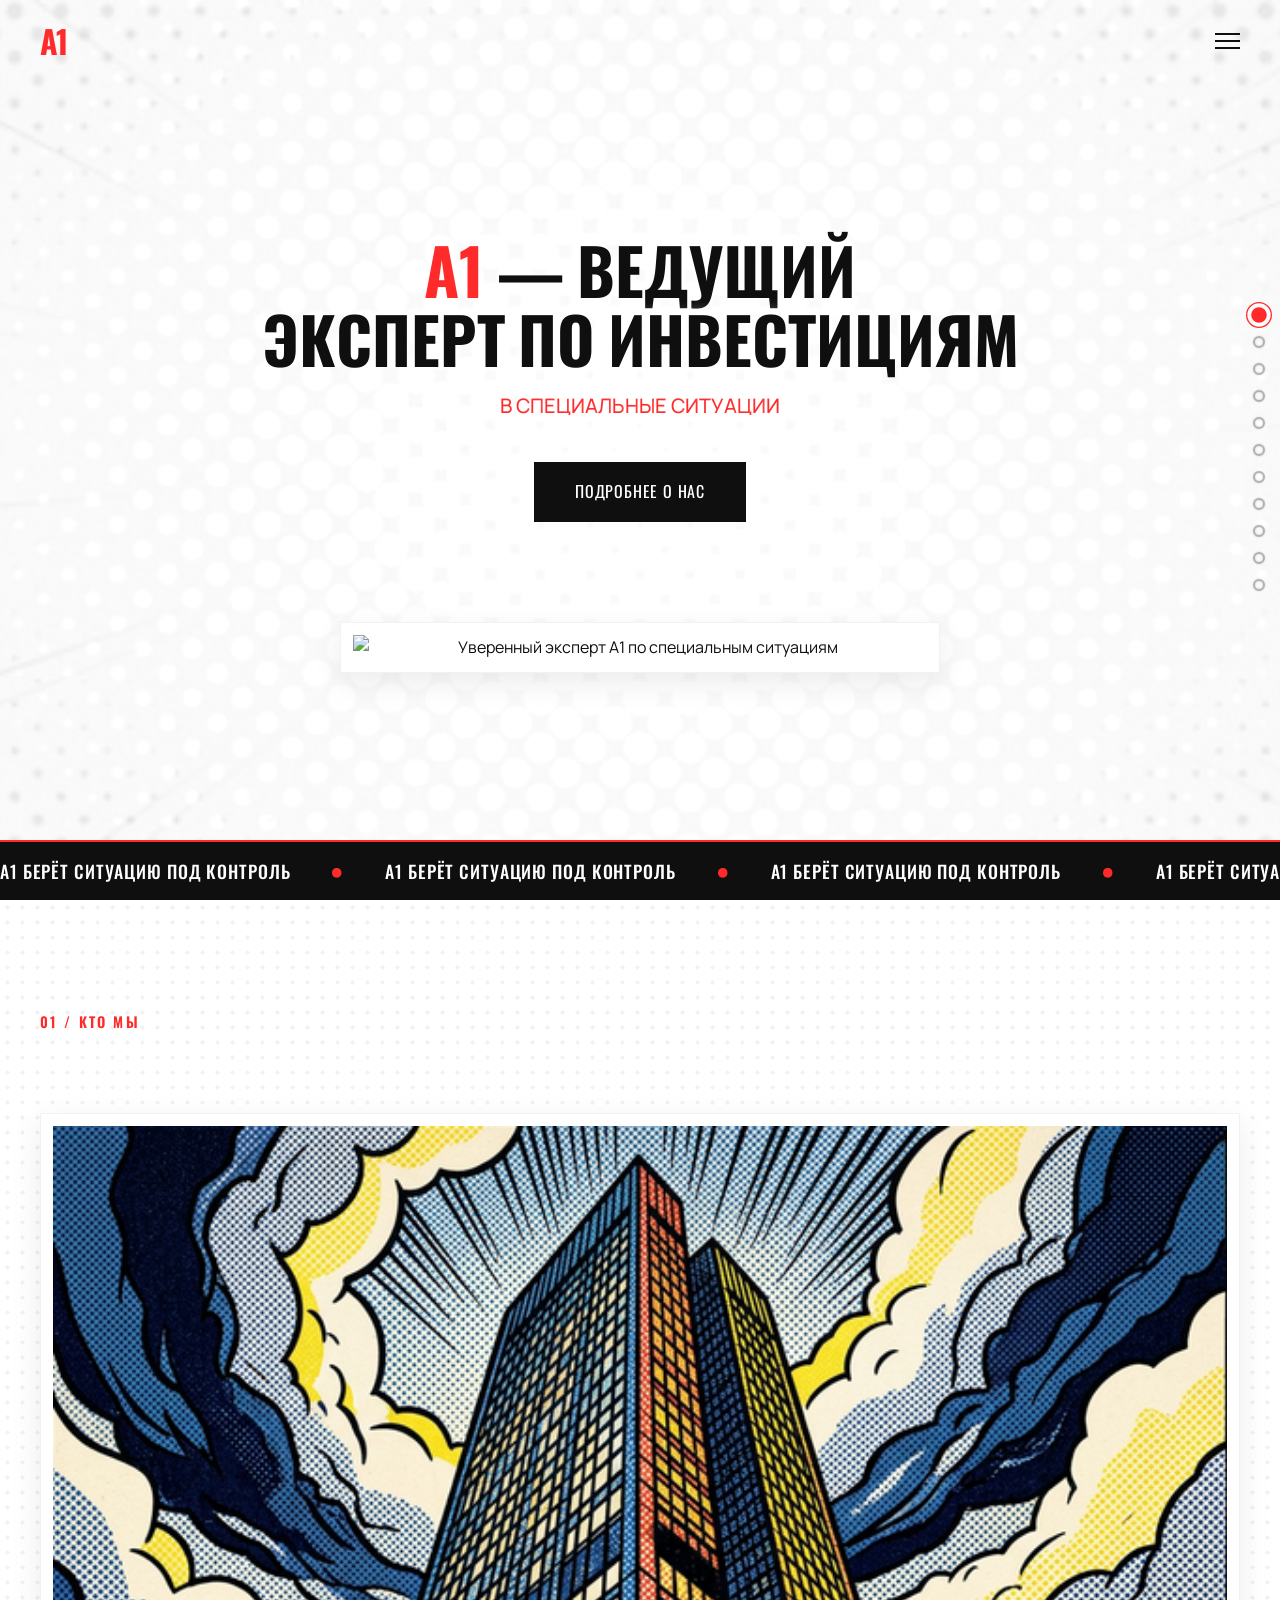
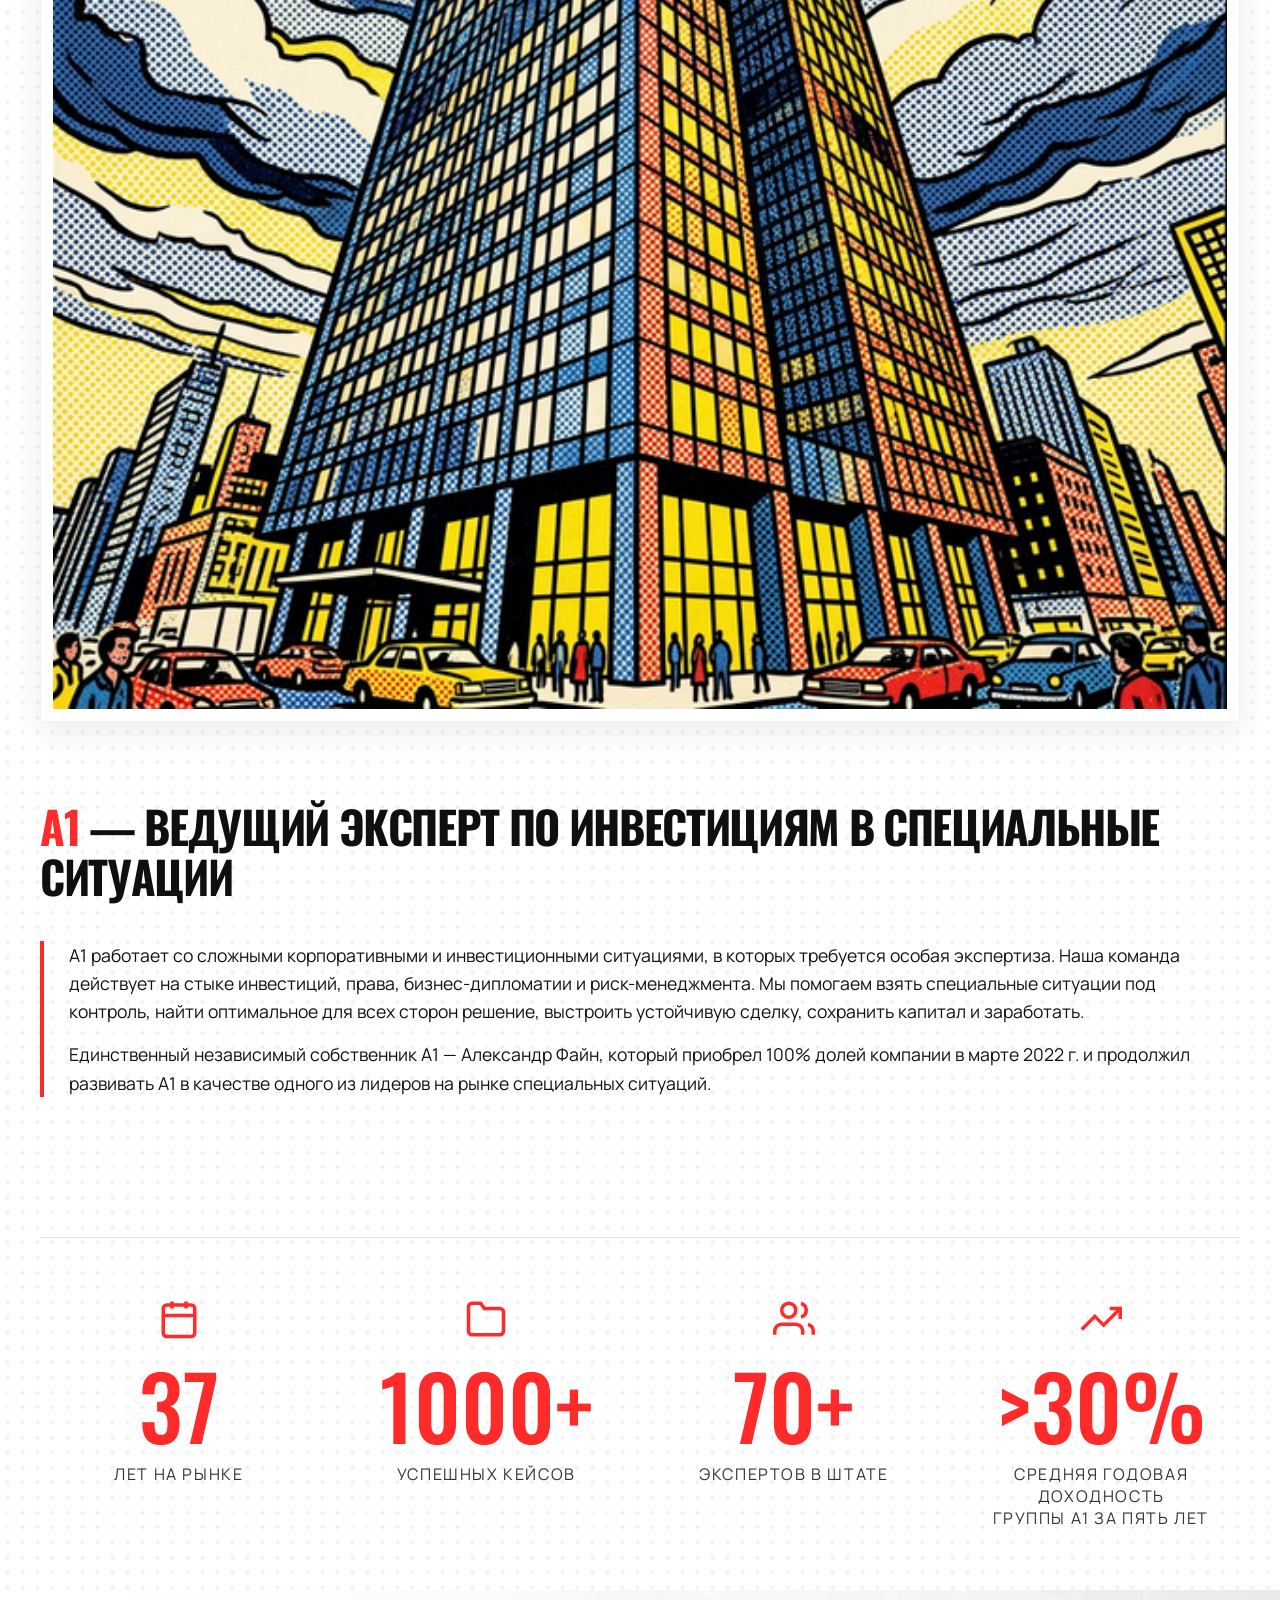
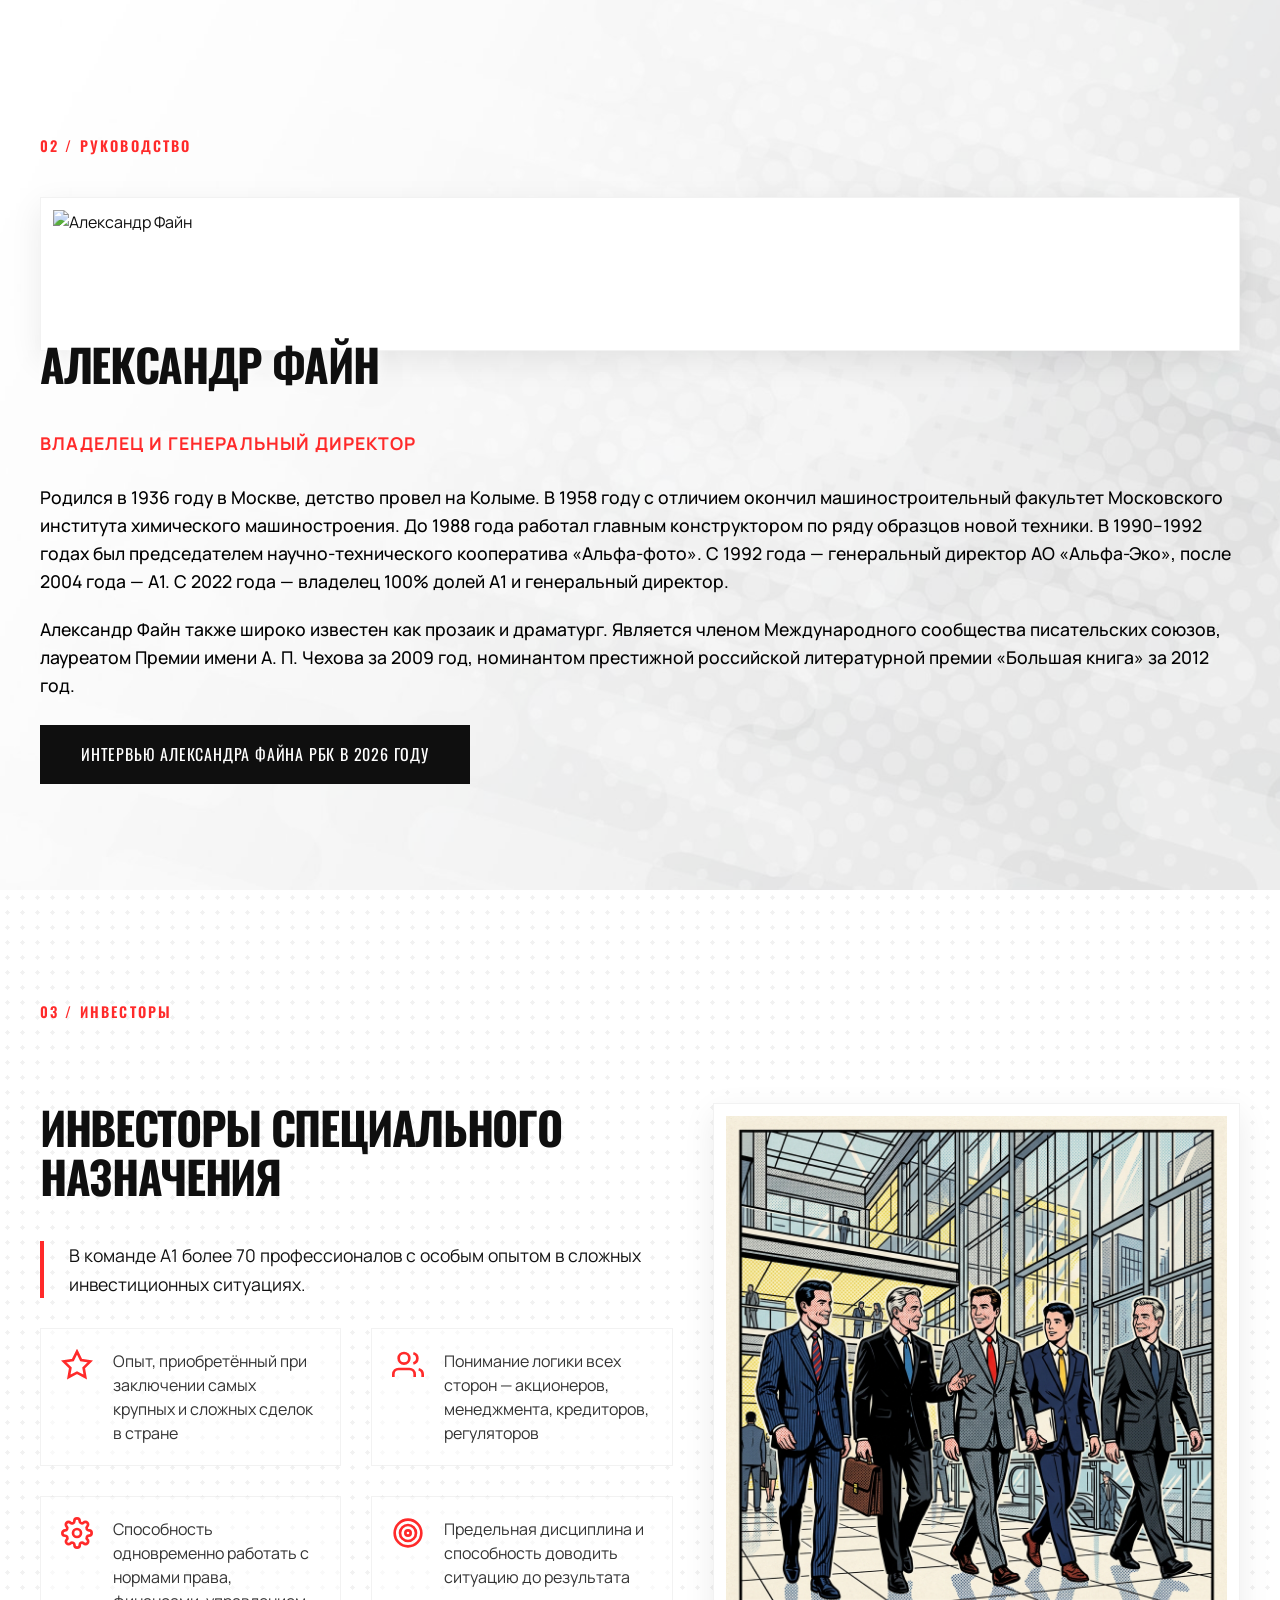
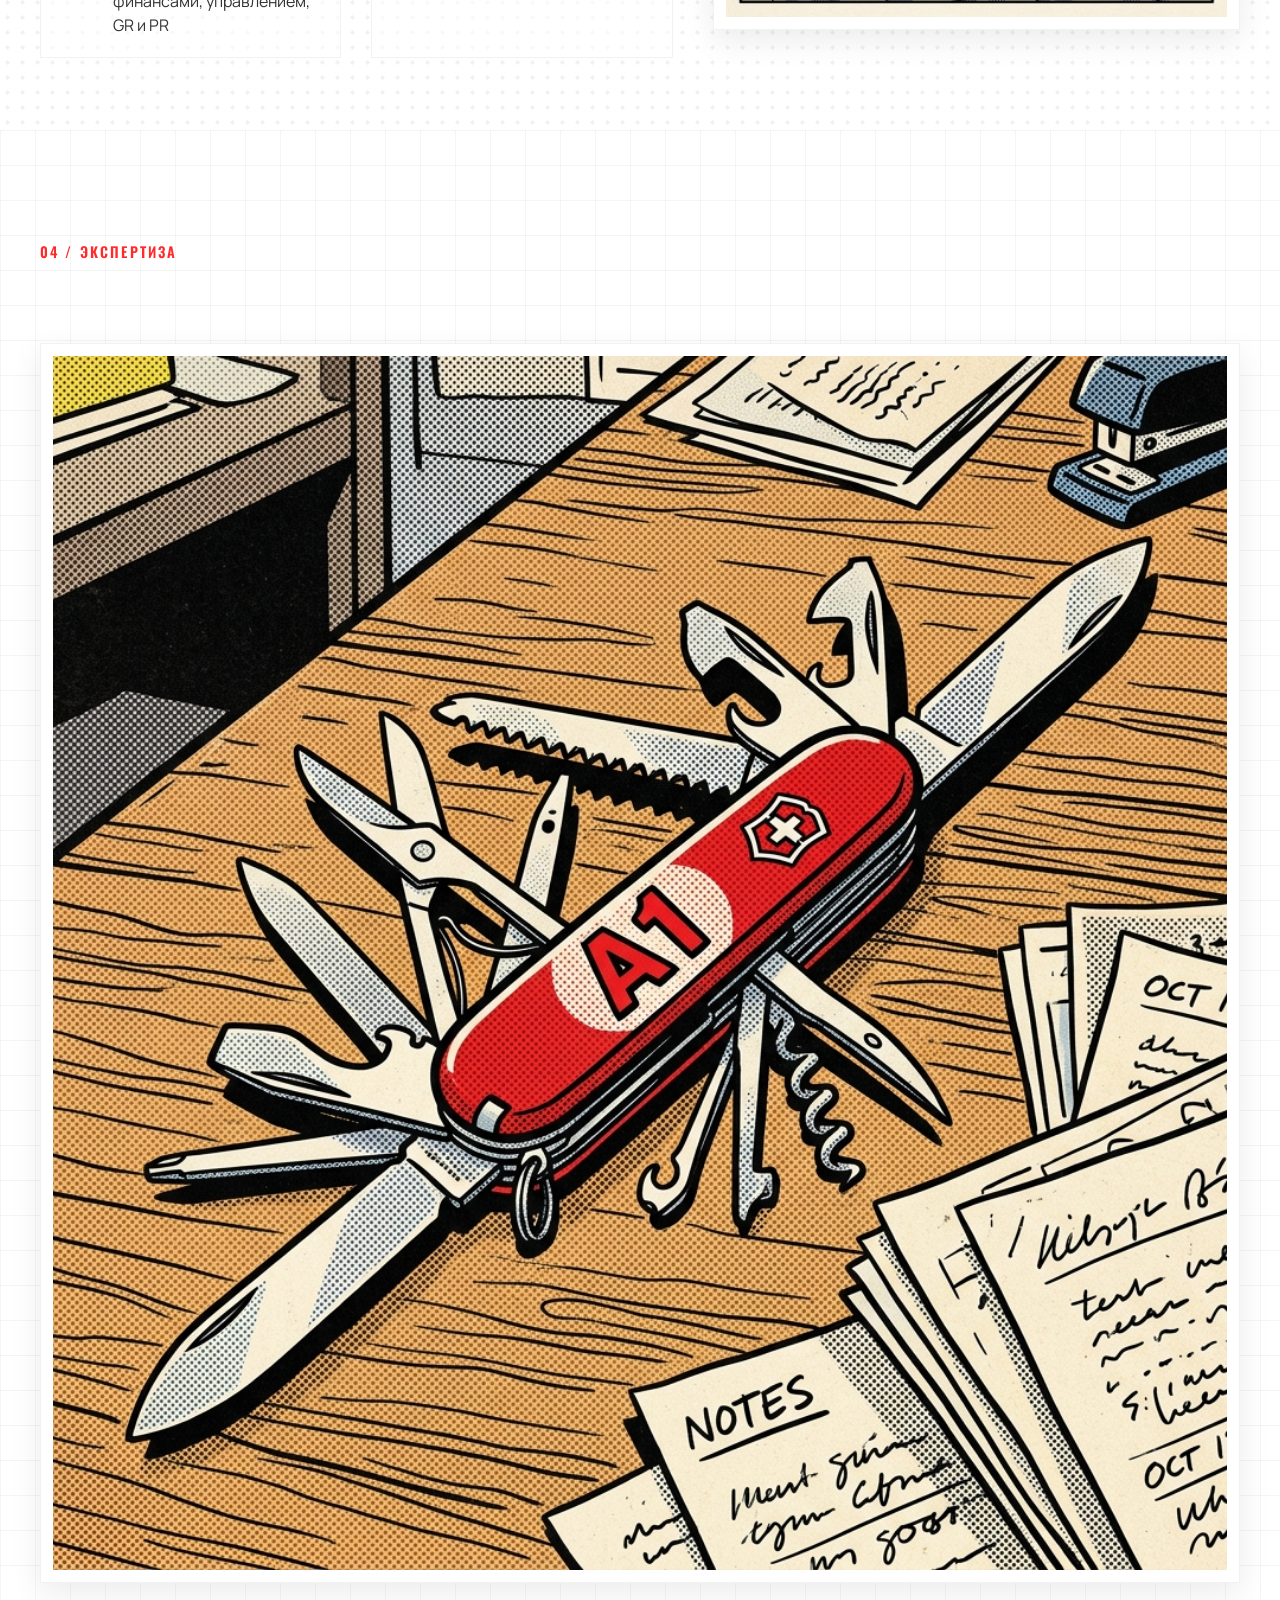
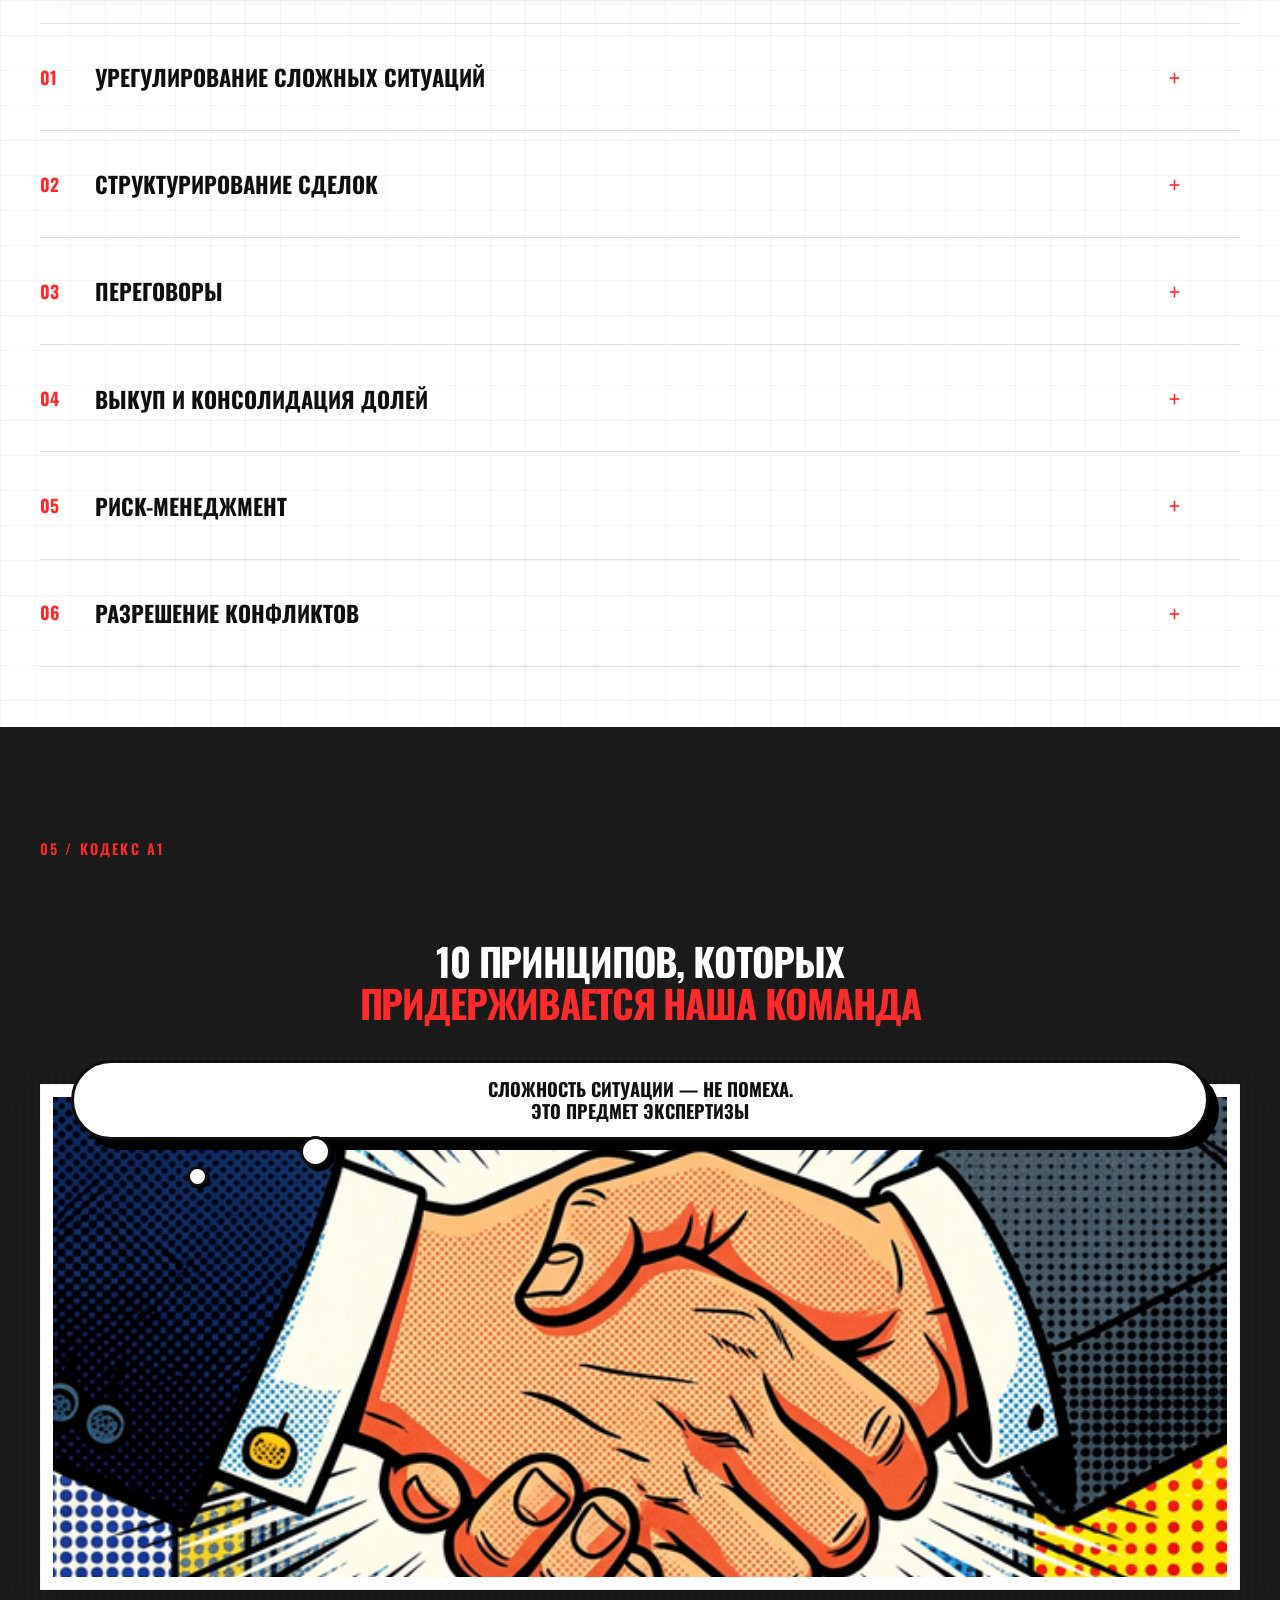
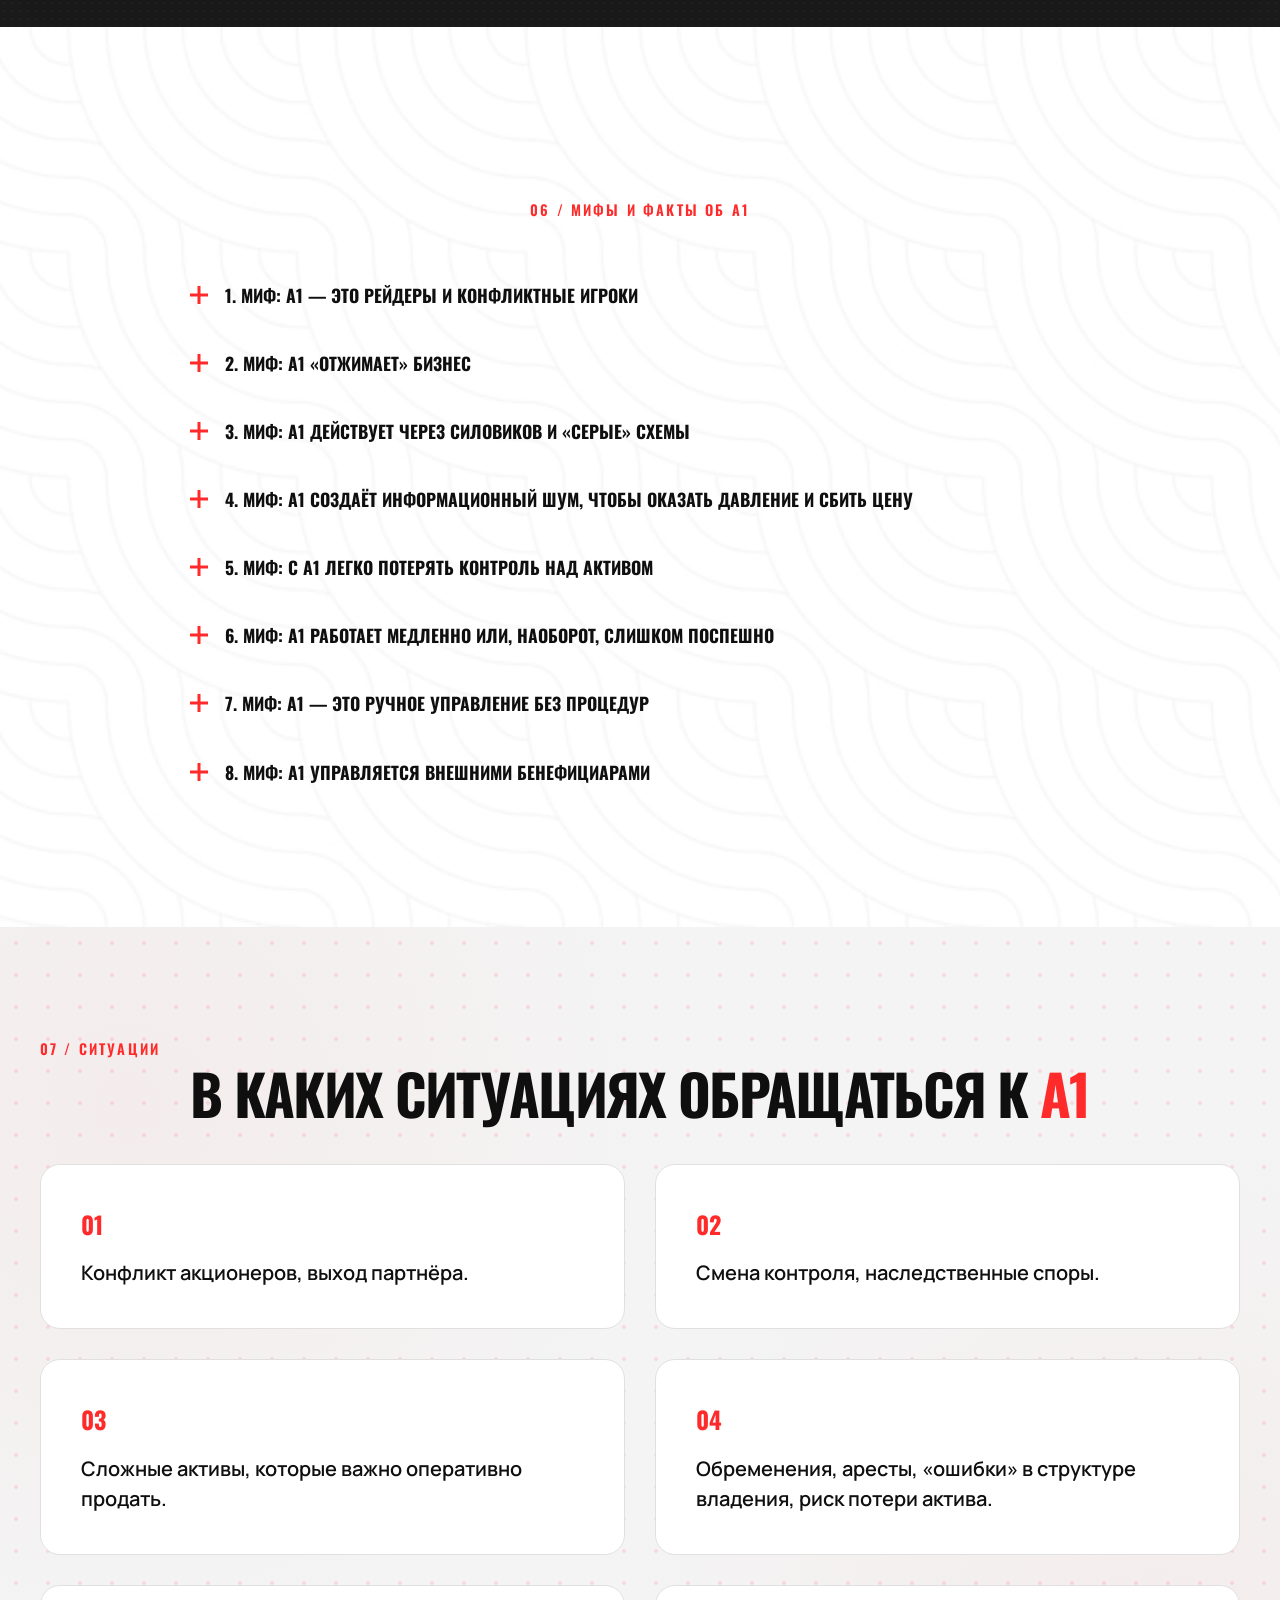
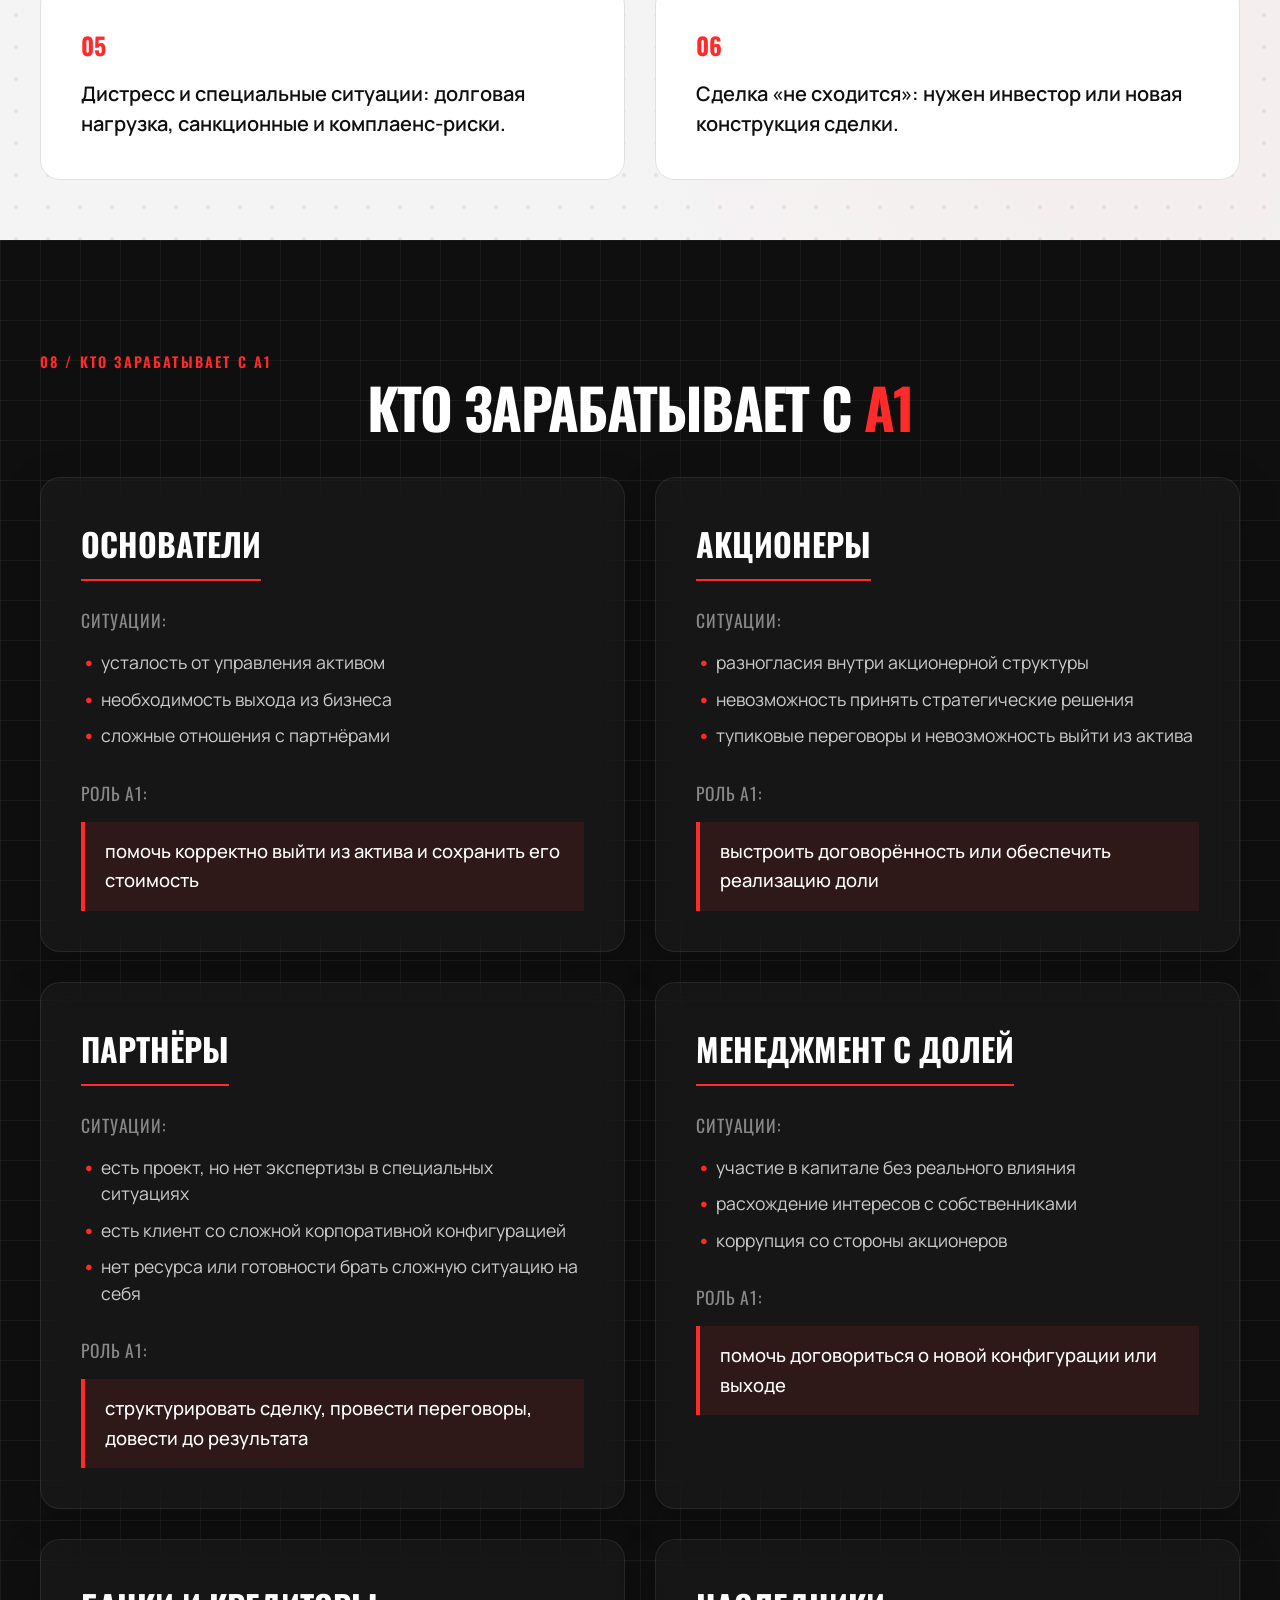
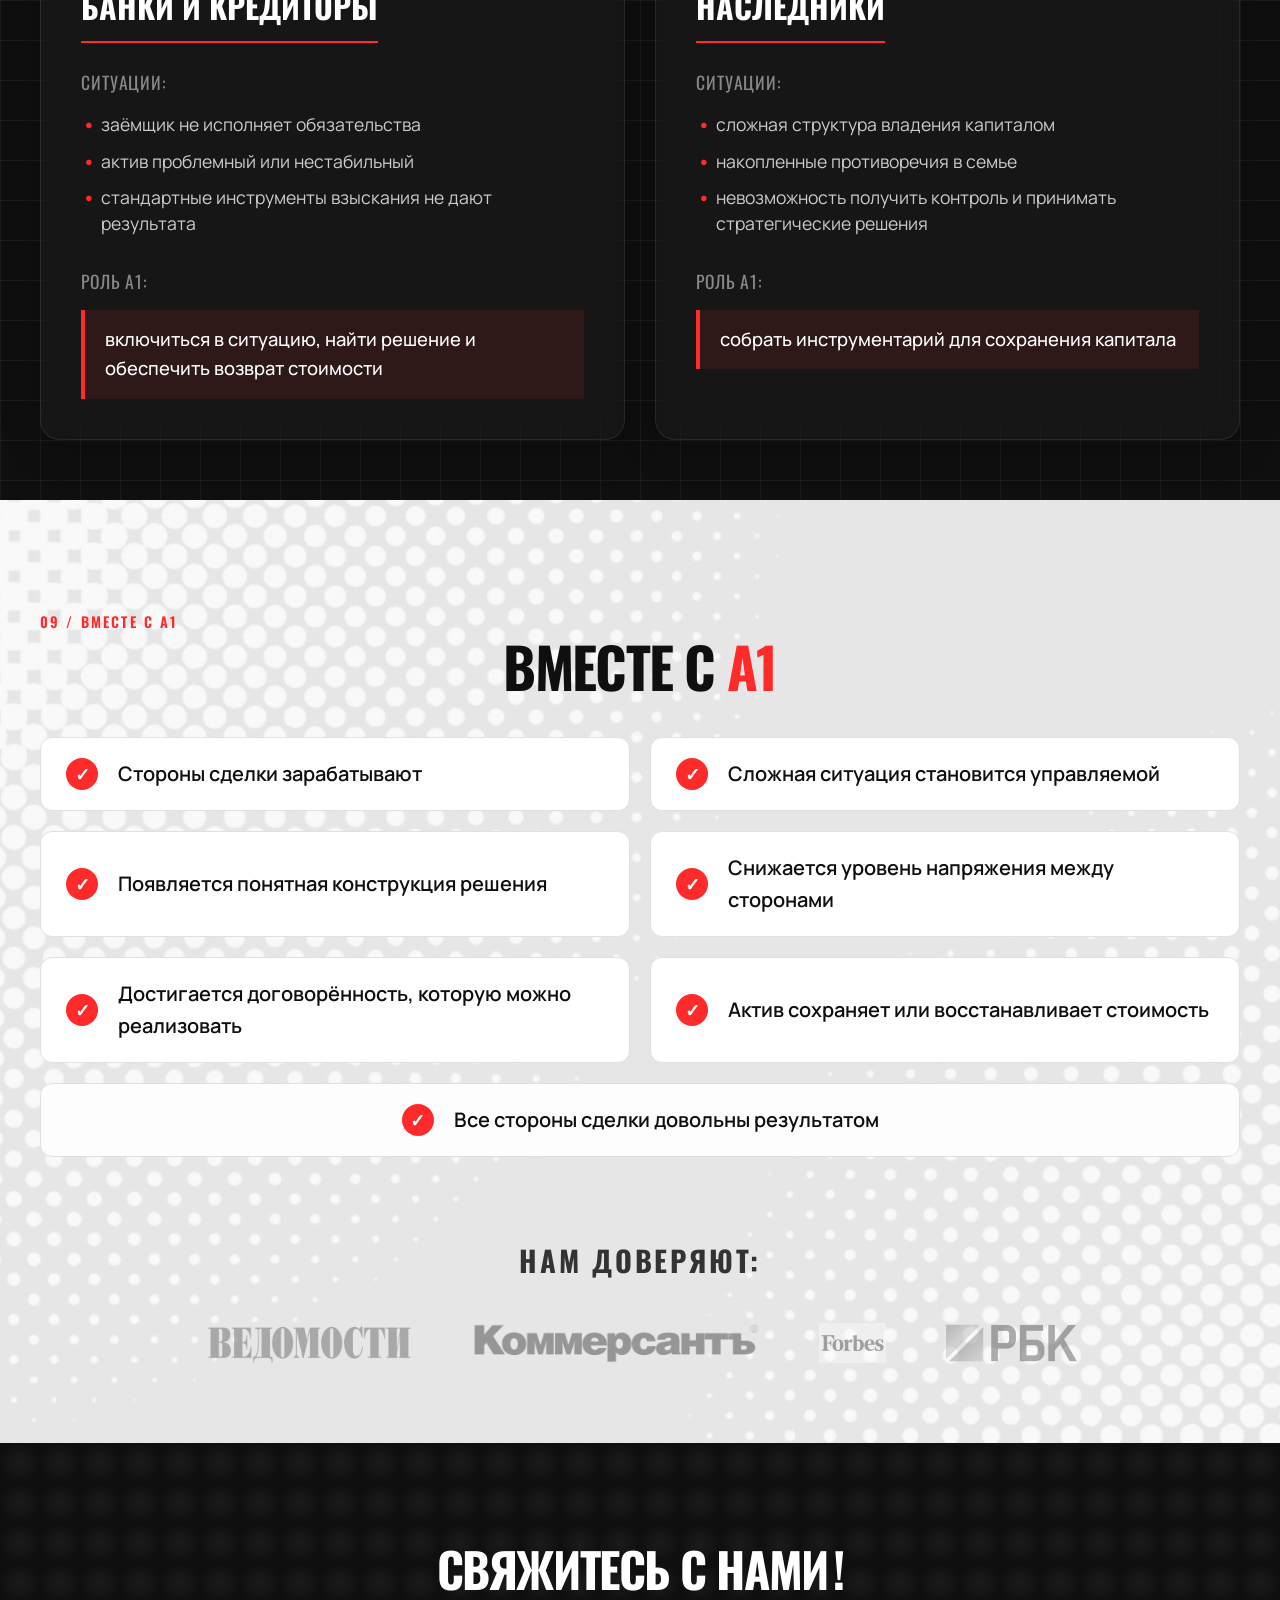
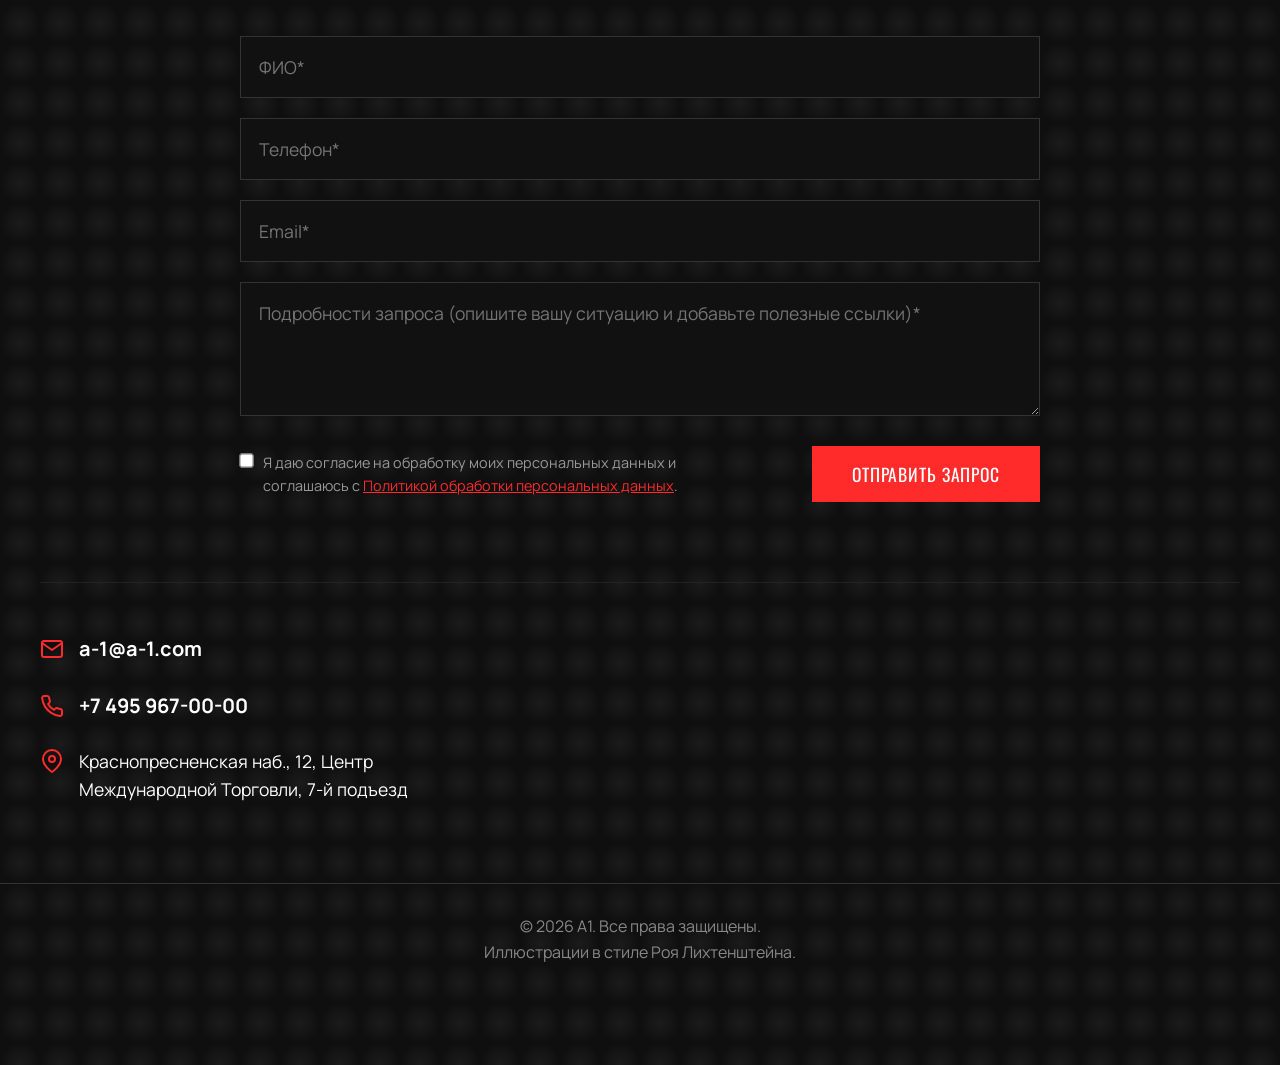
==== index.html @ e78d4d43 "Adjust_code_section_bottom_padding_and_scroll_distance" ====
<!DOCTYPE html>
<html lang="ru">

<head>
    <meta charset="UTF-8">
    <meta name="viewport" content="width=device-width, initial-scale=1.0">
    <title>А1 — ведущий эксперт по инвестициям в специальные ситуации</title>

    <!-- Fonts: Strictly Manrope for text, Oswald for headings -->
    <link rel="preconnect" href="https://fonts.googleapis.com">
    <link rel="preconnect" href="https://fonts.gstatic.com" crossorigin>
    <link
        href="https://fonts.googleapis.com/css2?family=Manrope:wght@300;400;500;600;700&family=Oswald:wght@400;500;600;700&display=swap"
        rel="stylesheet">

    <!-- AOS Animation Library -->
    <link href="https://unpkg.com/aos@2.3.1/dist/aos.css" rel="stylesheet">

    <!-- Custom Styles -->
    <link rel="stylesheet" href="style.css?v=11.2">
    
    <!-- Favicon -->
    <link rel="icon" href="data:,">
</head>

<body>
    <!-- Side Dot Navigation - High priority -->
    <nav class="dot-nav" style="display: block !important; visibility: visible !important; opacity: 1 !important;">
        <ul>
            <li><a href="#hero" class="dot-btn active" title="Главная"></a></li>
            <li><a href="#about" class="dot-btn" title="Кто мы"></a></li>
            <li><a href="#director" class="dot-btn" title="Руководство"></a></li>
            <li><a href="#investors" class="dot-btn" title="Инвесторы"></a></li>
            <li><a href="#today" class="dot-btn" title="Экспертиза"></a></li>
            <li><a href="#code" class="dot-btn" title="Кодекс А1"></a></li>
            <li><a href="#myths" class="dot-btn" title="Мифы и факты об А1"></a></li>
            <li><a href="#projects" class="dot-btn" title="Ситуации"></a></li>
            <li><a href="#audience" class="dot-btn" title="Кто зарабатывает с А1"></a></li>
            <li><a href="#together" class="dot-btn" title="Вместе с А1"></a></li>
            <li><a href="#contact" class="dot-btn" title="Контакты"></a></li>
        </ul>
    </nav>

    <!-- Navigation -->
    <nav class="navbar">
        <div class="container nav-container">
            <a href="#hero" class="logo">A1</a>
            <ul class="nav-links">
                <li><a href="#hero" class="nav-btn">Главная</a></li>
                <li><a href="#about" class="nav-btn">Кто мы</a></li>
                <li><a href="#director" class="nav-btn">Руководство</a></li>
                <li><a href="#investors" class="nav-btn">Инвесторы</a></li>
                <li><a href="#today" class="nav-btn">Экспертиза</a></li>
                <li><a href="#code" class="nav-btn">Кодекс А1</a></li>
                <li><a href="#myths" class="nav-btn">Мифы и факты об А1</a></li>
                <li><a href="#projects" class="nav-btn">Ситуации</a></li>
                <li><a href="#audience" class="nav-btn">Кто зарабатывает с А1</a></li>
                <li><a href="#together" class="nav-btn">Вместе с А1</a></li>
                <li><a href="#contact" class="nav-btn">Контакты</a></li>
            </ul>
            <div class="burger" id="burger">
                <span></span>
                <span></span>
                <span></span>
            </div>
        </div>
    </nav>

    <!-- Hero Section -->
    <section id="hero" class="hero strict-section">
        <div class="hero-centering-wrapper">
            <div class="hero-spacer"></div>

            <div class="container hero-layout">
                <div class="hero-content">
                    <h1 class="hero-title">
                        <span class="title-word text-accent"
                            style="font-family: 'Oswald', sans-serif; font-weight: 700 !important; display: inline-block;">А1</span>
                        <span class="title-word"
                            style="font-family: 'Oswald', sans-serif; font-weight: 700 !important;">—</span>
                        <span class="title-word"
                            style="font-family: 'Oswald', sans-serif; font-weight: 700 !important;">ВЕДУЩИЙ</span><br>
                        <span class="title-word"
                            style="font-family: 'Oswald', sans-serif; font-weight: 700 !important;">ЭКСПЕРТ</span>
                        <span class="title-word"
                            style="font-family: 'Oswald', sans-serif; font-weight: 700 !important;">ПО</span>
                        <span class="title-word"
                            style="font-family: 'Oswald', sans-serif; font-weight: 700 !important;">ИНВЕСТИЦИЯМ</span>
                    </h1>
                    <p class="hero-subtitle text-accent">
                        В СПЕЦИАЛЬНЫЕ СИТУАЦИИ
                    </p>
                    <a href="#about" class="hero-btn btn-primary">Подробнее о нас</a>
                </div>

                <div class="hero-image-wrapper">
                    <div class="art-frame">
                        <img class="hero-image" src="images/1/man_thunderstorm_popart 1.png"
                            alt="Уверенный эксперт А1 по специальным ситуациям">

                    </div>
                </div>
            </div>
            <div class="hero-spacer"></div>

            <!-- Marquee Running Line -->
            <div class="hero-marquee-container">
                <div class="hero-marquee">
                    <!-- Repeated for Seamless Scrolling -->
                    <span>А1 берёт ситуацию под контроль</span>
                    <span>А1 берёт ситуацию под контроль</span>
                    <span>А1 берёт ситуацию под контроль</span>
                    <span>А1 берёт ситуацию под контроль</span>
                    <span>А1 берёт ситуацию под контроль</span>
                    <span>А1 берёт ситуацию под контроль</span>
                    <span>А1 берёт ситуацию под контроль</span>
                    <span>А1 берёт ситуацию под контроль</span>
                    <span>А1 берёт ситуацию под контроль</span>
                    <span>А1 берёт ситуацию под контроль</span>
                    <span>А1 берёт ситуацию под контроль</span>
                    <span>А1 берёт ситуацию под контроль</span>
                </div>
            </div>
        </div>
    </section>

    <!-- Legend Section -->
    <section id="about" class="legend-section strict-section bg-light">
        <div class="container legend-layout">
            <span class="section-label tracking-wide" data-aos="fade-up" style="display: block; margin-bottom: 30px;">01
                / Кто мы</span>

            <div class="legend-art-container" data-aos="fade-right">
                <div class="art-frame">
                    <img src="images/1/building_no_text.png" alt="Roy Lichtenstein Pop Art - Office Building">

                </div>
            </div>

            <div class="legend-content">
                <h2 class="section-title tracking-tight" data-aos="fade-up" data-aos-delay="100"
                    style="font-size: 2.8rem; margin-bottom: 25px; text-transform: uppercase;"><span
                        class="text-accent">А1</span> — ведущий эксперт по
                    инвестициям в специальные ситуации</h2>

                <div class="section-desc accent-text-block" data-aos="fade-up" data-aos-delay="200"
                    style="color: #111; font-size: 1.1rem; line-height: 1.6; max-width: 100%;">
                    <p style="margin-bottom: 15px;">А1 работает со сложными корпоративными и инвестиционными ситуациями, в которых требуется особая экспертиза. Наша команда действует на стыке инвестиций, права, бизнес-дипломатии и риск-менеджмента. Мы помогаем взять специальные ситуации под контроль, найти оптимальное для всех сторон решение, выстроить устойчивую сделку, сохранить капитал и заработать.</p>
                    <p style="margin-bottom: 30px;">Единственный независимый собственник А1 — Александр Файн, который приобрел 100% долей компании в марте 2022 г. и продолжил развивать А1 в качестве одного из лидеров на рынке специальных ситуаций.</p>
                </div>
            </div>

            <div class="stats-strip" data-aos="fade-up" data-aos-delay="300">
                <div class="stat-box">
                    <div class="stat-icon">
                        <svg viewBox="0 0 24 24" fill="none" stroke="currentColor" stroke-width="2"><rect x="3" y="4" width="18" height="18" rx="2" ry="2"></rect><line x1="16" y1="2" x2="16" y2="6"></line><line x1="8" y1="2" x2="8" y2="6"></line><line x1="3" y1="10" x2="21" y2="10"></line></svg>
                    </div>
                    <span class="stat-val counter text-accent" data-target="37">0</span>
                    <span class="stat-name">Лет на рынке</span>
                </div>
                <div class="stat-box">
                    <div class="stat-icon">
                        <svg viewBox="0 0 24 24" fill="none" stroke="currentColor" stroke-width="2"><path d="M22 19a2 2 0 0 1-2 2H4a2 2 0 0 1-2-2V5a2 2 0 0 1 2-2h5l2 3h9a2 2 0 0 1 2 2z"></path></svg>
                    </div>
                    <span class="stat-val counter text-accent" data-target="1000" data-plus="true">0</span>
                    <span class="stat-name">Успешных кейсов</span>
                </div>
                <div class="stat-box">
                    <div class="stat-icon">
                        <svg viewBox="0 0 24 24" fill="none" stroke="currentColor" stroke-width="2"><path d="M17 21v-2a4 4 0 0 0-4-4H5a4 4 0 0 0-4 4v2"></path><circle cx="9" cy="7" r="4"></circle><path d="M23 21v-2a4 4 0 0 0-3-3.87"></path><path d="M16 3.13a4 4 0 0 1 0 7.75"></path></svg>
                    </div>
                    <span class="stat-val counter text-accent" data-target="70" data-plus="true">0</span>
                    <span class="stat-name">Экспертов в штате</span>
                </div>
                <div class="stat-box">
                    <div class="stat-icon">
                        <svg viewBox="0 0 24 24" fill="none" stroke="currentColor" stroke-width="2"><polyline points="23 6 13.5 15.5 8.5 10.5 1 18"></polyline><polyline points="17 6 23 6 23 12"></polyline></svg>
                    </div>
                    <span class="stat-val counter text-accent" data-target="30" data-prefix=">" data-suffix="%">0</span>
                    <span class="stat-name">Средняя годовая доходность <br>группы А1 за пять лет</span>
                </div>
            </div>
        </div>


    </section>

    <!-- Director Section -->
    <section id="director" class="director-section strict-section bg-white">
        <div class="container director-layout">
            <div class="director-img" data-aos="fade-left" data-aos-delay="200">
                <span class="section-label tracking-wide" style="display: block; margin-bottom: 20px;">02 / Руководство</span>
                <div class="art-frame">
                    <img src="images/IMG_6513v2.WEBP" alt="Александр Файн">
                </div>
            </div>

            <div class="director-text" data-aos="fade-right">
                <h2 class="section-title tracking-tight"
                    style="font-size: 2.8rem; margin-bottom: 5px; text-transform: uppercase;">
                    АЛЕКСАНДР ФАЙН</h2>
                <p
                    style="color: var(--color-accent); font-weight: bold; margin-bottom: 25px; font-size: 1.1rem; text-transform: uppercase; letter-spacing: 1px;">
                    Владелец и генеральный директор</p>

                <p style="font-size: 1.1rem; color: #000; font-weight: 500; margin-bottom: 20px; line-height: 1.6;">
                    Родился в 1936 году в Москве, детство провел на Колыме. В 1958 году с отличием окончил машиностроительный факультет Московского института химического машиностроения. До 1988 года работал главным конструктором по ряду образцов новой техники. В 1990–1992 годах был председателем научно-технического кооператива «Альфа-фото». С 1992 года — генеральный директор АО «Альфа-Эко», после 2004 года — А1. С 2022 года — владелец 100% долей А1 и генеральный директор.</p>

                <p style="font-size: 1.1rem; color: #000; font-weight: 500; margin-bottom: 25px; line-height: 1.6;">
                    Александр Файн также широко известен как прозаик и драматург. Является членом Международного сообщества писательских союзов, лауреатом Премии имени А. П. Чехова за 2009 год, номинантом престижной российской литературной премии «Большая книга» за 2012 год.</p>

                <a href="https://pro.rbc.ru/demo/699463959a79476ba6422508" target="_blank" class="btn-primary"
                    data-aos="fade-up" style="display: inline-block; text-decoration: none;">Интервью
                    Александра Файна РБК в 2026 году</a>
            </div>
        </div>
    </section>

    <!-- Investors Section -->
    <section id="investors" class="legend-section strict-section bg-light">
        <div class="container legend-layout">
            <span class="section-label tracking-wide" data-aos="fade-up" style="display: block; margin-bottom: 30px;">03 / Инвесторы</span>

            <div class="legend-content">
                <h2 class="section-title tracking-tight" data-aos="fade-up" data-aos-delay="100"
                    style="font-size: 2.8rem; margin-bottom: 25px; text-transform: uppercase;">Инвесторы специального назначения</h2>

                <div class="section-desc" data-aos="fade-up" data-aos-delay="200"
                    style="color: #111; font-size: 1.1rem; line-height: 1.6; max-width: 100%;">
                    <p class="accent-text-block" style="margin-bottom: 30px;">В команде А1 более 70 профессионалов с особым опытом в сложных инвестиционных ситуациях.</p>
                    
                    <div class="investor-features">
                        <div class="feature-item">
                            <div class="feature-icon"><svg viewBox="0 0 24 24" fill="none" stroke="currentColor" stroke-width="2"><path d="M12 2l3.09 6.26L22 9.27l-5 4.87 1.18 6.88L12 17.77l-6.18 3.25L7 14.14 2 9.27l6.91-1.01L12 2z"></path></svg></div>
                            <p>Опыт, приобретённый при заключении самых крупных и сложных сделок в стране</p>
                        </div>
                        <div class="feature-item">
                            <div class="feature-icon"><svg viewBox="0 0 24 24" fill="none" stroke="currentColor" stroke-width="2"><path d="M17 21v-2a4 4 0 0 0-4-4H5a4 4 0 0 0-4 4v2"></path><circle cx="9" cy="7" r="4"></circle><path d="M23 21v-2a4 4 0 0 0-3-3.87"></path><path d="M16 3.13a4 4 0 0 1 0 7.75"></path></svg></div>
                            <p>Понимание логики всех сторон — акционеров, менеджмента, кредиторов, регуляторов</p>
                        </div>
                        <div class="feature-item">
                            <div class="feature-icon"><svg viewBox="0 0 24 24" fill="none" stroke="currentColor" stroke-width="2"><circle cx="12" cy="12" r="3"></circle><path d="M19.4 15a1.65 1.65 0 0 0 .33 1.82l.06.06a2 2 0 0 1 0 2.83 2 2 0 0 1-2.83 0l-.06-.06a1.65 1.65 0 0 0-1.82-.33 1.65 1.65 0 0 0-1 1.51V21a2 2 0 0 1-2 2 2 2 0 0 1-2-2v-.09A1.65 1.65 0 0 0 9 19.4a1.65 1.65 0 0 0-1.82.33l-.06.06a2 2 0 0 1-2.83 0 2 2 0 0 1 0-2.83l.06-.06a1.65 1.65 0 0 0 .33-1.82 1.65 1.65 0 0 0-1.51-1H3a2 2 0 0 1-2-2 2 2 0 0 1 2-2h.09A1.65 1.65 0 0 0 4.6 9a1.65 1.65 0 0 0-.33-1.82l-.06-.06a2 2 0 0 1 0-2.83 2 2 0 0 1 2.83 0l.06.06a1.65 1.65 0 0 0 1.82.33H9a1.65 1.65 0 0 0 1-1.51V3a2 2 0 0 1 2-2 2 2 0 0 1 2 2v.09a1.65 1.65 0 0 0 1 1.51 1.65 1.65 0 0 0 1.82-.33l.06-.06a2 2 0 0 1 2.83 0 2 2 0 0 1 0 2.83l-.06.06a1.65 1.65 0 0 0-.33 1.82V9a1.65 1.65 0 0 0 1.51 1H21a2 2 0 0 1 2 2 2 2 0 0 1-2 2h-.09a1.65 1.65 0 0 0-1.51 1z"></path></svg></div>
                            <p>Способность одновременно работать с нормами права, финансами, управлением, GR и PR</p>
                        </div>
                        <div class="feature-item">
                            <div class="feature-icon"><svg viewBox="0 0 24 24" fill="none" stroke="currentColor" stroke-width="2"><circle cx="12" cy="12" r="10"></circle><circle cx="12" cy="12" r="6"></circle><circle cx="12" cy="12" r="2"></circle></svg></div>
                            <p>Предельная дисциплина и способность доводить ситуацию до результата</p>
                        </div>
                    </div>
                </div>
            </div>

            <div class="legend-art-container" data-aos="fade-left">
                <div class="art-frame">
                    <img src="images/investors_men_business_center_popart.png" alt="Инвесторы специального назначения">
                </div>
            </div>
        </div>
    </section>

    <!-- Today Section (Expertise) -->
    <section id="today" class="today-section strict-section">
        <div class="container legend-layout">
            <span class="section-label tracking-wide d-block" data-aos="fade-up"
                style="grid-column: 1 / -1; margin-bottom: 30px;">04 / Экспертиза</span>

            <div class="expertise-art-container" data-aos="fade-right">
                <div class="art-frame">
                    <img src="images/expertise_knife.png" alt="Универсальная экспертиза А1">
                </div>
            </div>

            <div class="expertise-accordion" data-aos="fade-left" data-aos-delay="100">
                <details class="expertise-item">
                    <summary>
                        <span class="exp-num">01</span>
                        <span class="exp-title">Урегулирование сложных ситуаций</span>
                        <span class="exp-icon">+</span>
                    </summary>
                    <div class="exp-content">
                        <p>Находим выход из корпоративных и финансовых тупиков, где стороны изначально находятся в
                            противоречии.</p>
                    </div>
                </details>
                <details class="expertise-item">
                    <summary>
                        <span class="exp-num">02</span>
                        <span class="exp-title">Структурирование сделок</span>
                        <span class="exp-icon">+</span>
                    </summary>
                    <div class="exp-content">
                        <p>Собираем сделки в условиях высокой сложности: много сторон, разный уровень контроля,
                            юридические ограничения.</p>
                    </div>
                </details>
                <details class="expertise-item">
                    <summary>
                        <span class="exp-num">03</span>
                        <span class="exp-title">Переговоры</span>
                        <span class="exp-icon">+</span>
                    </summary>
                    <div class="exp-content">
                        <p>Организуем и ведём процесс так, чтобы он приводил к практическому результату, а не к
                            затяжному процессу.</p>
                    </div>
                </details>
                <details class="expertise-item">
                    <summary>
                        <span class="exp-num">04</span>
                        <span class="exp-title">Выкуп и консолидация долей</span>
                        <span class="exp-icon">+</span>
                    </summary>
                    <div class="exp-content">
                        <p>Работаем с миноритарными пакетами, сложной структурой владения и ситуациями выхода из
                            бизнеса.</p>
                    </div>
                </details>
                <details class="expertise-item">
                    <summary>
                        <span class="exp-num">05</span>
                        <span class="exp-title">Риск-менеджмент</span>
                        <span class="exp-icon">+</span>
                    </summary>
                    <div class="exp-content">
                        <p>Системно оцениваем и управляем юридическими, финансовыми, регуляторными и репутационными
                            рисками.</p>
                    </div>
                </details>
                <details class="expertise-item">
                    <summary>
                        <span class="exp-num">06</span>
                        <span class="exp-title">Разрешение конфликтов</span>
                        <span class="exp-icon">+</span>
                    </summary>
                    <div class="exp-content">
                        <p>Справляемся с конфликтными ситуациями любой сложности, помогаем уладить разногласия, чтобы
                            все заработали.</p>
                    </div>
                </details>
            </div>
        </div>
    </section>

    <!-- Code Section -->
    <section id="code" class="code-section strict-section bg-dark text-white">
        <div class="container code-layout">
            <span class="section-label tracking-wide text-grey" data-aos="fade-right"
                style="display: block;">05 / Кодекс А1</span>
            
            <div class="code-sidebar">
                <h2 class="section-title tracking-tight code-main-title" data-aos="fade-up" data-aos-delay="100"
                    style="width: 100%; text-transform: uppercase; margin-bottom: 20px; font-size: 2.3rem;">10 принципов, которых <br><span class="text-accent">придерживается наша команда</span></h2>
                
                <div class="code-intro-img">
                    <div class="art-frame" data-aos="fade-up" data-aos-delay="200" style="z-index: 5;">
                        <img src="images/1/code_expert_wide.png" alt="Roy Lichtenstein Pop Art - Expertise"
                            style="max-height: 480px; object-fit: cover;">
                        <div class="speech-bubble bubble-wide" data-aos="zoom-in" data-aos-delay="400"
                            style="top: -5%; left: 0; right: 0; margin: 0 auto; font-size: 1.15rem; padding: 15px 15px;">
                            Сложность ситуации — не помеха.<br>Это предмет экспертизы
                        </div>
                    </div>
                </div>
            </div>

            <div class="code-text-content">
                <div class="code-list">
                    <div class="code-item" data-aos="fade-left" data-aos-delay="50">
                        <span class="code-num">01</span>
                        <div class="code-content">
                            <h4>Закон и прозрачность</h4>
                            <p>Любое решение — в правовом поле и с документарными подтверждениями.</p>
                        </div>
                    </div>
                    <div class="code-item" data-aos="fade-left" data-aos-delay="100">
                        <span class="code-num">02</span>
                        <div class="code-content">
                            <h4>Уважение к правам сторон</h4>
                            <p>Не применяем и не поддерживаем практики захвата и давления.</p>
                        </div>
                    </div>
                    <div class="code-item" data-aos="fade-left" data-aos-delay="150">
                        <span class="code-num">03</span>
                        <div class="code-content">
                            <h4>Конфиденциальность</h4>
                            <p>Защищаем информацию сторон; публичные действия — только по согласованным правилам.</p>
                        </div>
                    </div>
                    <div class="code-item" data-aos="fade-left" data-aos-delay="200">
                        <span class="code-num">04</span>
                        <div class="code-content">
                            <h4>Интерес сделки превыше шумихи</h4>
                            <p>Избегаем медийных игр; выбираем шаги, которые повышают вероятность закрытия.</p>
                        </div>
                    </div>
                    <div class="code-item" data-aos="fade-left" data-aos-delay="250">
                        <span class="code-num">05</span>
                        <div class="code-content">
                            <h4>Сознательно идём на риск</h4>
                            <p>Участвуем в сложных сделках и ситуациях, с которыми не справятся классические инвесторы.</p>
                        </div>
                    </div>
                    <div class="code-item" data-aos="fade-left" data-aos-delay="300">
                        <span class="code-num">06</span>
                        <div class="code-content">
                            <h4>Ответственная скорость</h4>
                            <p>Двигаемся быстро, но опираемся на факты, проверки и верифицируемые сроки.</p>
                        </div>
                    </div>
                    <div class="code-item" data-aos="fade-left" data-aos-delay="350">
                        <span class="code-num">07</span>
                        <div class="code-content">
                            <h4>Инвестируем собственные средства</h4>
                            <p>Входим капиталом и приобретаем активы, чтобы сохранить и приумножить их стоимость.</p>
                        </div>
                    </div>
                    <div class="code-item" data-aos="fade-left" data-aos-delay="400">
                        <span class="code-num">08</span>
                        <div class="code-content">
                            <h4>Переговоры прежде всего</h4>
                            <p>Приоритет — переговорные решения, медиация и судебные механизмы, а не эскалация конфликта.</p>
                        </div>
                    </div>
                    <div class="code-item" data-aos="fade-left" data-aos-delay="450">
                        <span class="code-num">09</span>
                        <div class="code-content">
                            <h4>Совпадение интересов</h4>
                            <p>Конструируем соглашения так, чтобы исполнение было выгодно всем участникам.</p>
                        </div>
                    </div>
                    <div class="code-item" data-aos="fade-left" data-aos-delay="500">
                        <span class="code-num">10</span>
                        <div class="code-content">
                            <h4>Публичная ответственность</h4>
                            <p>Готовы объяснить наши принципы любому стейкхолдеру и выйти из процессов, что им противоречат.</p>
                        </div>
                    </div>
                </div>
            </div>
    </section>

    <!-- Myths Section -->
    <section id="myths" class="myths-section strict-section bg-light">
        <div class="container section-center">
            <span class="section-label tracking-wide text-center d-block" data-aos="fade-up">06 / Мифы и факты об А1</span>

            <div class="faq-container" data-aos="fade-up" data-aos-delay="200"
                style="max-width: 900px; margin: 0 auto; text-align: left;">
                <details class="faq-item">
                    <summary>1. Миф: А1 — это рейдеры и конфликтные игроки</summary>
                    <p style="margin-top: 15px; font-size: 1.1rem; color: #000; font-weight: 500; line-height: 1.6;">
                        <strong>Факт:</strong> эксперты по инвестициям в специальные ситуации: мы помогаем акционерам и компаниям, которые оказались в конфликте: трудности с преемственностью, смена контроля, сложная структура владения, санкционные и комплаенс-риски, долговая нагрузка. Наша цель — скорее разрешить конфликтную ситуацию с помощью сделки, чтобы компания продолжила развиваться.
                    </p>
                </details>
                <details class="faq-item">
                    <summary>2. Миф: А1 «отжимает» бизнес</summary>
                    <p style="margin-top: 15px; font-size: 1.1rem; color: #000; font-weight: 500; line-height: 1.6;">
                        <strong>Факт:</strong> А1 не занимается захватами активов. Задача компании — сохранение и рост стоимости капитала законных владельцев и доведение ситуации до исполнимой, экономически обоснованной сделки.
                    </p>
                </details>
                <details class="faq-item">
                    <summary>3. Миф: А1 действует через силовиков и «серые» схемы</summary>
                    <p style="margin-top: 15px; font-size: 1.1rem; color: #000; font-weight: 500; line-height: 1.6;">
                        <strong>Факт:</strong> Все инструменты А1 находятся строго в правовом поле: переговоры, медиация, суд, договорённости с чёткой юридической фиксацией. Манипулятивные и неправовые практики исключены. Мы сотрудничаем с силовыми структурами, когда они являются стороной ситуации, над которой мы работаем.
                    </p>
                </details>
                <details class="faq-item">
                    <summary>4. Миф: А1 создаёт информационный шум, чтобы оказать давление и сбить цену</summary>
                    <p style="margin-top: 15px; font-size: 1.1rem; color: #000; font-weight: 500; line-height: 1.6;">
                        <strong>Факт:</strong> А1 не использует инфодавление. Демонстрация публичной позиции, как и любые действия в паблике допускаются только при необходимости и по заранее согласованным с партнёрами, отвечающим законодательству правилам. Приоритет — конфиденциальность и управляемость процесса.
                    </p>
                </details>
                <details class="faq-item">
                    <summary>5. Миф: С А1 легко потерять контроль над активом</summary>
                    <p style="margin-top: 15px; font-size: 1.1rem; color: #000; font-weight: 500; line-height: 1.6;">
                        <strong>Факт:</strong> Конструкция сделок выстраивается так, чтобы исполнение было выгодно всем сторонам, а контроль, роли и условия выхода фиксировались заранее. Цель — управляемость, а не перехват.
                    </p>
                </details>
                <details class="faq-item">
                    <summary>6. Миф: А1 работает медленно или, наоборот, слишком поспешно</summary>
                    <p style="margin-top: 15px; font-size: 1.1rem; color: #000; font-weight: 500; line-height: 1.6;">
                        <strong>Факт:</strong> А1 работает в режиме ответственной скорости: быстрая диагностика, дорожная карта, контрольные точки и обязательный фактчек. Скорость не подменяет проверку.
                    </p>
                </details>
                <details class="faq-item">
                    <summary>7. Миф: А1 — это ручное управление без процедур</summary>
                    <p style="margin-top: 15px; font-size: 1.1rem; color: #000; font-weight: 500; line-height: 1.6;">
                        <strong>Факт:</strong> В компании действуют формализованные процессы, выстроено корпоративное управление. Каждый этап работы регламентирован: инвестиционный цикл, комплаенс, юридическая экспертиза, одобрения, контроль исполнения. Управление, принципы, подход не зависят от персональных импровизаций.
                    </p>
                </details>
                <details class="faq-item">
                    <summary>8. Миф: А1 управляется внешними бенефициарами</summary>
                    <p style="margin-top: 15px; font-size: 1.1rem; color: #000; font-weight: 500; line-height: 1.6;">
                        <strong>Факт:</strong> А1 исторически была создана в структуре Альфа-Групп, но давно работает как самостоятельный и опытный игрок. У компании один собственник — Александр Маркович Файн. В компании работают группы специалистов широкого профиля, которые обладают глубокой экспертизой в области инвестиций в специальные ситуации.
                    </p>
                </details>
            </div>
        </div>
    </section>



    <!-- Situations Section -->
    <section id="projects" class="projects-section strict-section">
        <div class="container">
            <span class="section-label tracking-wide" data-aos="fade-up">07 / Ситуации</span>
            
            <h2 class="section-title tracking-tight text-center" data-aos="fade-up" style="margin-bottom: 60px;">В каких ситуациях обращаться к <span class="text-accent">А1</span></h2>

            <div class="cards-grid" style="display: grid; grid-template-columns: repeat(2, 1fr); gap: 30px;">
                <div class="strict-card" data-aos="fade-up" style="padding: 40px; background: #fff; border-radius: 20px; border: 1px solid var(--color-border);">
                    <span class="card-num" style="display: block; color: var(--color-accent); font-weight: bold; font-family: var(--font-heading); font-size: 1.5rem; margin-bottom: 15px;">01</span>
                    <p style="color: var(--color-black); font-size: 1.25rem; line-height: 1.5; font-weight: 600; margin: 0;">Конфликт акционеров, выход партнёра.</p>
                </div>
                <div class="strict-card" data-aos="fade-up" data-aos-delay="100" style="padding: 40px; background: #fff; border-radius: 20px; border: 1px solid var(--color-border);">
                    <span class="card-num" style="display: block; color: var(--color-accent); font-weight: bold; font-family: var(--font-heading); font-size: 1.5rem; margin-bottom: 15px;">02</span>
                    <p style="color: var(--color-black); font-size: 1.25rem; line-height: 1.5; font-weight: 600; margin: 0;">Смена контроля, наследственные споры.</p>
                </div>
                <div class="strict-card" data-aos="fade-up" data-aos-delay="200" style="padding: 40px; background: #fff; border-radius: 20px; border: 1px solid var(--color-border);">
                    <span class="card-num" style="display: block; color: var(--color-accent); font-weight: bold; font-family: var(--font-heading); font-size: 1.5rem; margin-bottom: 15px;">03</span>
                    <p style="color: var(--color-black); font-size: 1.25rem; line-height: 1.5; font-weight: 600; margin: 0;">Сложные активы, которые важно оперативно продать.</p>
                </div>
                <div class="strict-card" data-aos="fade-up" data-aos-delay="300" style="padding: 40px; background: #fff; border-radius: 20px; border: 1px solid var(--color-border);">
                    <span class="card-num" style="display: block; color: var(--color-accent); font-weight: bold; font-family: var(--font-heading); font-size: 1.5rem; margin-bottom: 15px;">04</span>
                    <p style="color: var(--color-black); font-size: 1.25rem; line-height: 1.5; font-weight: 600; margin: 0;">Обременения, аресты, «ошибки» в структуре владения, риск потери актива.</p>
                </div>
                <div class="strict-card" data-aos="fade-up" data-aos-delay="400" style="padding: 40px; background: #fff; border-radius: 20px; border: 1px solid var(--color-border);">
                    <span class="card-num" style="display: block; color: var(--color-accent); font-weight: bold; font-family: var(--font-heading); font-size: 1.5rem; margin-bottom: 15px;">05</span>
                    <p style="color: var(--color-black); font-size: 1.25rem; line-height: 1.5; font-weight: 600; margin: 0;">Дистресс и специальные ситуации: долговая нагрузка, санкционные и комплаенс-риски.</p>
                </div>
                <div class="strict-card" data-aos="fade-up" data-aos-delay="500" style="padding: 40px; background: #fff; border-radius: 20px; border: 1px solid var(--color-border);">
                    <span class="card-num" style="display: block; color: var(--color-accent); font-weight: bold; font-family: var(--font-heading); font-size: 1.5rem; margin-bottom: 15px;">06</span>
                    <p style="color: var(--color-black); font-size: 1.25rem; line-height: 1.5; font-weight: 600; margin: 0;">Сделка «не сходится»: нужен инвестор или новая конструкция сделки.</p>
                </div>
            </div>
        </div>
    </section>

    <!-- Audience Section -->
    <section id="audience" class="audience-section strict-section bg-dark text-white">
        <div class="container">
            <span class="section-label tracking-wide text-grey" data-aos="fade-up">08 / Кто зарабатывает с А1</span>
            
            <h2 class="section-title tracking-tight text-center" data-aos="fade-up" style="margin-bottom: 60px;">КТО ЗАРАБАТЫВАЕТ С <span class="text-accent">А1</span></h2>

            <div class="audience-grid" data-aos="fade-up" data-aos-delay="100" data-aos-offset="0">
                <!-- 1 -->
                <div class="audience-card">
                    <h3 class="audience-card-title">ОСНОВАТЕЛИ</h3>
                    <div class="audience-card-subtitle">Ситуации:</div>
                    <ul>
                        <li>усталость от управления активом</li>
                        <li>необходимость выхода из бизнеса</li>
                        <li>сложные отношения с партнёрами</li>
                    </ul>
                    <div class="audience-card-subtitle">Роль А1:</div>
                    <div class="audience-role-box">
                        <p>помочь корректно выйти из актива и сохранить его стоимость</p>
                    </div>
                </div>

                <!-- 2 -->
                <div class="audience-card">
                    <h3 class="audience-card-title">АКЦИОНЕРЫ</h3>
                    <div class="audience-card-subtitle">Ситуации:</div>
                    <ul>
                        <li>разногласия внутри акционерной структуры</li>
                        <li>невозможность принять стратегические решения</li>
                        <li>тупиковые переговоры и невозможность выйти из актива</li>
                    </ul>
                    <div class="audience-card-subtitle">Роль А1:</div>
                    <div class="audience-role-box">
                        <p>выстроить договорённость или обеспечить реализацию доли</p>
                    </div>
                </div>

                <!-- 3 -->
                <div class="audience-card">
                    <h3 class="audience-card-title">ПАРТНЁРЫ</h3>
                    <div class="audience-card-subtitle">Ситуации:</div>
                    <ul>
                        <li>есть проект, но нет экспертизы в специальных ситуациях</li>
                        <li>есть клиент со сложной корпоративной конфигурацией</li>
                        <li>нет ресурса или готовности брать сложную ситуацию на себя</li>
                    </ul>
                    <div class="audience-card-subtitle">Роль А1:</div>
                    <div class="audience-role-box">
                        <p>структурировать сделку, провести переговоры, довести до результата</p>
                    </div>
                </div>

                <!-- 4 -->
                <div class="audience-card">
                    <h3 class="audience-card-title">МЕНЕДЖМЕНТ С ДОЛЕЙ</h3>
                    <div class="audience-card-subtitle">Ситуации:</div>
                    <ul>
                        <li>участие в капитале без реального влияния</li>
                        <li>расхождение интересов с собственниками</li>
                        <li>коррупция со стороны акционеров</li>
                    </ul>
                    <div class="audience-card-subtitle">Роль А1:</div>
                    <div class="audience-role-box">
                        <p>помочь договориться о новой конфигурации или выходе</p>
                    </div>
                </div>

                <!-- 5 -->
                <div class="audience-card">
                    <h3 class="audience-card-title">БАНКИ И КРЕДИТОРЫ</h3>
                    <div class="audience-card-subtitle">Ситуации:</div>
                    <ul>
                        <li>заёмщик не исполняет обязательства</li>
                        <li>актив проблемный или нестабильный</li>
                        <li>стандартные инструменты взыскания не дают результата</li>
                    </ul>
                    <div class="audience-card-subtitle">Роль А1:</div>
                    <div class="audience-role-box">
                        <p>включиться в ситуацию, найти решение и обеспечить возврат стоимости</p>
                    </div>
                </div>

                <!-- 6 -->
                <div class="audience-card">
                    <h3 class="audience-card-title">НАСЛЕДНИКИ</h3>
                    <div class="audience-card-subtitle">Ситуации:</div>
                    <ul>
                        <li>сложная структура владения капиталом</li>
                        <li>накопленные противоречия в семье</li>
                        <li>невозможность получить контроль и принимать стратегические решения</li>
                    </ul>
                    <div class="audience-card-subtitle">Роль А1:</div>
                    <div class="audience-role-box">
                        <p>собрать инструментарий для сохранения капитала</p>
                    </div>
                </div>
            </div>
        </div>
    </section>

    <!-- Together Section -->
    <section id="together" class="together-section strict-section bg-white">
        <div class="container">
            <span class="section-label tracking-wide" data-aos="fade-up">09 / Вместе с А1</span>
            <h2 class="section-title tracking-tight text-center" data-aos="fade-up" style="margin-bottom: 60px;">ВМЕСТЕ С <span class="text-accent">А1</span></h2>

            <div class="together-list-wrapper">
                <ul class="together-list">
                    <li class="together-card">Стороны сделки зарабатывают</li>
                    <li class="together-card">Сложная ситуация становится управляемой</li>
                    <li class="together-card">Появляется понятная конструкция решения</li>
                    <li class="together-card">Снижается уровень напряжения между сторонами</li>
                    <li class="together-card">Достигается договорённость, которую можно реализовать</li>
                    <li class="together-card">Актив сохраняет или восстанавливает стоимость</li>
                    <li class="together-card full-width-item">Все стороны сделки довольны результатом</li>
                </ul>
            </div>

            <!-- Trust Logos Section -->
            <div class="trust-section" data-aos="fade-up" data-aos-delay="300" style="margin-top: 80px;">
                <h3 class="trust-title text-center" style="margin-bottom: 40px; font-family: var(--font-heading); font-size: 1.8rem; text-transform: uppercase;">Нам доверяют:</h3>
                <div class="trust-logos" style="display: flex; justify-content: center; align-items: center; flex-wrap: wrap; gap: 40px 60px;">
                    <img src="images/Логотипы СМИ для сайта/Логотипы СМИ для сайта/Ведомости.png" alt="Ведомости" style="max-height: 40px; filter: grayscale(1) opacity(0.7); transition: 0.3s;" class="hover-color">
                    <img src="images/Логотипы СМИ для сайта/Логотипы СМИ для сайта/Коммерсант.png" alt="Коммерсант" style="max-height: 40px; filter: grayscale(1) opacity(0.7); transition: 0.3s;" class="hover-color">
                    <img src="images/Логотипы СМИ для сайта/Логотипы СМИ для сайта/Forbes.png" alt="Forbes" style="max-height: 40px; filter: grayscale(1) opacity(0.7); transition: 0.3s;" class="hover-color">
                    <img src="images/Логотипы СМИ для сайта/Логотипы СМИ для сайта/РБК.png" alt="РБК" style="max-height: 40px; filter: grayscale(1) opacity(0.7); transition: 0.3s;" class="hover-color">
                </div>
            </div>
        </div>
    </section>

    <!-- Footer -->
    <footer id="contact" class="site-footer bg-black" style="padding: 100px 0;">
        <div class="container">
            <!-- Top Part: Form -->
            <div data-aos="fade-up" style="max-width: 800px; margin: 0 auto 80px auto;">
                <h2 class="section-title tracking-tight text-white mb-5 text-center contact-title">СВЯЖИТЕСЬ
                    С&nbsp;НАМИ<span class="vibrate-mark">!</span></h2>
                <form id="contactForm" class="contact-form" style="display: flex; flex-direction: column; gap: 20px;">
                    <div style="display: grid; grid-template-columns: 1fr 1fr; gap: 20px;">
                        <input type="text" name="full_name" placeholder="ФИО*" required
                            style="padding: 18px; border: 1px solid #333; background: #111; color: #fff; width: 100%; box-sizing: border-box; font-family: var(--font-body); font-size: 1.1rem;">
                        <input type="tel" name="phone" placeholder="Телефон*" required
                            style="padding: 18px; border: 1px solid #333; background: #111; color: #fff; width: 100%; box-sizing: border-box; font-family: var(--font-body); font-size: 1.1rem;">
                    </div>
                    <input type="email" name="email" placeholder="Email*" required
                        style="padding: 18px; border: 1px solid #333; background: #111; color: #fff; width: 100%; box-sizing: border-box; font-family: var(--font-body); font-size: 1.1rem;">
                    <textarea name="details"
                        placeholder="Подробности запроса (опишите вашу ситуацию и добавьте полезные ссылки)*" required
                        rows="4"
                        style="padding: 18px; border: 1px solid #333; background: #111; color: #fff; width: 100%; box-sizing: border-box; font-family: var(--font-body); font-size: 1.1rem; resize: vertical;"></textarea>

                    <div
                        style="display: flex; justify-content: space-between; align-items: center; flex-wrap: wrap; gap: 20px; margin-top: 10px;">
                        <label
                            style="color: #999; font-size: 0.9rem; display: flex; align-items: flex-start; gap: 10px; cursor: pointer; max-width: 450px;">
                            <input type="checkbox" required style="margin-top: 3px; transform: scale(1.1);">
                            <span>Я даю согласие на обработку моих персональных данных и соглашаюсь с <a
                                    href="javascript:void(0)" id="policyLink"
                                    style="color: var(--color-accent); text-decoration: underline;">Политикой
                                    обработки персональных данных</a>.</span>
                        </label>
                        <button type="submit" class="btn-primary"
                            style="cursor: pointer; border: none; font-size: 1.1rem; padding: 15px 40px; min-width: 200px; background-color: var(--color-accent); border-color: var(--color-accent);">Отправить
                            запрос</button>
                    </div>
                </form>
            </div>

            <!-- Bottom Part: Contacts Split -->
            <div class="footer-bottom-info footer-contacts"
                style="display: flex; justify-content: space-between; align-items: flex-start; flex-wrap: wrap; gap: 40px; padding-top: 50px; border-top: 1px solid #222;"
                data-aos="fade-up">

                <!-- Left: Email -->
                <div style="display: flex; align-items: center; gap: 15px;">
                    <svg width="24" height="24" viewBox="0 0 24 24" fill="none" stroke="currentColor" stroke-width="2"
                        stroke-linecap="round" stroke-linejoin="round" style="color: var(--color-accent);">
                        <path d="M4 4h16c1.1 0 2 .9 2 2v12c0 1.1-.9 2-2 2H4c-1.1 0-2-.9-2-2V6c0-1.1.9-2 2-2z"></path>
                        <polyline points="22,6 12,13 2,6"></polyline>
                    </svg>
                    <a href="mailto:a-1@a-1.com"
                        style="color: #fff; text-decoration: none; font-size: 1.25rem; font-weight: bold; transition: opacity 0.3s;"
                        class="hover-opacity">a-1@a-1.com</a>
                </div>

                <!-- Right: Phone & Address -->
                <div class="footer-contact-group"
                    style="display: flex; flex-direction: column; gap: 15px; align-items: flex-start; text-align: left; max-width: 450px;">
                    <p style="display: flex; align-items: center; gap: 15px; font-size: 1.25rem;">
                        <svg width="24" height="24" viewBox="0 0 24 24" fill="none" stroke="currentColor"
                            stroke-width="2" stroke-linecap="round" stroke-linejoin="round"
                            style="color: var(--color-accent);">
                            <path
                                d="M22 16.92v3a2 2 0 0 1-2.18 2 19.79 19.79 0 0 1-8.63-3.07 19.5 19.5 0 0 1-6-6 19.79 19.79 0 0 1-3.07-8.67A2 2 0 0 1 4.11 2h3a2 2 0 0 1 2 1.72 12.84 12.84 0 0 0 .7 2.81 2 2 0 0 1-.45 2.11L8.09 9.91a16 16 0 0 0 6 6l1.27-1.27a2 2 0 0 1 2.11-.45 12.84 12.84 0 0 0 2.81.7A2 2 0 0 1 22 16.92z">
                            </path>
                        </svg>
                        <a href="tel:+74959670000"
                            style="color: #fff; text-decoration: none; font-weight: bold; transition: opacity 0.3s;"
                            class="hover-opacity">+7 495 967-00-00</a>
                    </p>
                    <p style="display: flex; align-items: flex-start; gap: 15px; font-size: 1.1rem; color: #fff;">
                        <svg width="24" height="24" viewBox="0 0 24 24" fill="none" stroke="currentColor"
                            stroke-width="2" stroke-linecap="round" stroke-linejoin="round"
                            style="color: var(--color-accent); min-width: 24px; margin-top: 2px;">
                            <path d="M21 10c0 7-9 13-9 13s-9-6-9-13a9 9 0 0 1 18 0z"></path>
                            <circle cx="12" cy="10" r="3"></circle>
                        </svg>
                        <span>Краснопресненская наб., 12, Центр Международной Торговли, 7-й подъезд</span>
                    </p>
                </div>
            </div>
        </div>

        <div class="container border-top text-center text-grey" style="margin-top: 80px; padding-top: 30px;">
            <p>&copy; 2026 A1. Все права защищены. <br>Иллюстрации в стиле Роя Лихтенштейна.</p>
        </div>
    </footer>

    <!-- Policy Modal -->
    <div id="policyModal" class="modal">
        <div class="modal-content">
            <span class="close-modal">&times;</span>
            <div class="modal-body">
                <h2
                    style="font-family: 'Oswald', sans-serif; text-transform: uppercase; margin-bottom: 20px; border-bottom: 2px solid var(--color-accent); padding-bottom: 10px;">
                    Политика в отношении обработки персональных данных</h2>
                <p>Настоящая политика обработки персональных данных составлена в соответствии с требованиями
                    Федерального закона от 27.07.2006. №152-ФЗ «О персональных данных» и определяет порядок обработки
                    персональных данных и меры по обеспечению безопасности персональных данных, предпринимаемые
                    Администрацией сайта A1 (далее — Оператор).</p>
                <h3>1. Общие положения</h3>
                <p>Оператор ставит своей важнейшей целью и условием осуществления своей деятельности соблюдение прав и
                    свобод человека и гражданина при обработке его персональных данных, в том числе защиты прав на
                    неприкосновенность частной жизни, личную и семейную тайну.</p>
                <h3>2. Персональные данные</h3>
                <p>Оператор может обрабатывать: ФИО, номер телефона и адрес электронной почты Пользователя. Данные
                    обрабатываются исключительно для связи с Пользователем и предоставления информации о услугах.</p>
                <h3>3. Согласие</h3>
                <p>Заполняя формы на сайте, Пользователь выражает свое согласие с данной Политикой. Оператор
                    обеспечивает сохранность данных и принимает меры для защиты от несанкционированного доступа.</p>
                <p>Пользователь может отозвать согласие, направив уведомление Оператору по электронной почте.</p>
            </div>
        </div>
    </div>


    <!-- AOS Animation Library -->
    <script src="https://unpkg.com/aos@2.3.1/dist/aos.js"></script>

    <!-- GSAP Animation Library -->
    <script src="https://cdnjs.cloudflare.com/ajax/libs/gsap/3.12.5/gsap.min.js"></script>
    <script src="https://cdnjs.cloudflare.com/ajax/libs/gsap/3.12.5/ScrollToPlugin.min.js"></script>
    <script src="https://cdnjs.cloudflare.com/ajax/libs/gsap/3.12.5/ScrollTrigger.min.js"></script>
    <script src="https://unpkg.com/lenis@1.1.18/dist/lenis.min.js"></script>

    <!-- Custom Script -->
    <script src="script.js"></script>
    <script>
        AOS.init({
            once: true,
            duration: 800,
            offset: 50,
            easing: 'ease-out-cubic'
        });
    </script>
</body>

</html>
---- style.css ----
/* Strict Business Design CSS with Pop-Art Accents */
:root {
    /* Strict Color Palette */
    --color-black: #0F0F0F;
    --color-dark: #1A1A1A;
    --color-grey-dark: #333333;
    --color-grey-light: #F4F4F4;
    --color-white: #FFFFFF;
    --color-border: #E0E0E0;
    --color-accent: #FF2A2A;
    /* A pop of Lichtenstein red */

    /* Typography */
    --font-heading: 'Oswald', sans-serif;
    --font-text: 'Manrope', sans-serif;
}

/* Reset */
* {
    margin: 0;
    padding: 0;
    box-sizing: border-box;
}

html {
    scroll-padding-top: 70px;
    overflow-x: hidden;
}

body {
    font-family: var(--font-text);
    color: var(--color-black);
    background-color: var(--color-white);
    line-height: 1.6;
    overflow-x: hidden;
    -webkit-font-smoothing: antialiased;
    -moz-osx-font-smoothing: grayscale;
    text-rendering: optimizeLegibility;
}

/* Typography Utilities */
.tracking-tight {
    letter-spacing: -0.03em;
    text-transform: uppercase;
    font-family: var(--font-heading);
}

.tracking-wide {
    letter-spacing: 0.15em;
    text-transform: uppercase;
    font-family: var(--font-heading);
    font-size: 0.9rem;
}

.d-block {
    display: block;
}

.text-center {
    text-align: center;
}

.text-white {
    color: var(--color-white) !important;
}

.text-grey {
    color: #888888;
}

.text-accent {
    color: var(--color-accent);
}

.mb-2 {
    margin-bottom: 0.5rem;
}

.mb-5 {
    margin-bottom: 3rem;
}

.mt-4 {
    margin-top: 2rem;
}

.mt-5 {
    margin-top: 3rem;
}

.pt-4 {
    padding-top: 1.5rem;
}

.border-top {
    border-top: 1px solid #333;
}

/* Backgrounds & Unique Pop-Art Patterns */
.hero {
    position: relative;
    overflow: hidden;
    background-color: var(--color-white);
    min-height: 100vh;
    min-height: 100dvh;
    display: flex;
    flex-direction: column;
    padding-bottom: 0 !important;
}

.hero-centering-wrapper {
    flex: 1;
    display: flex;
    flex-direction: column;
    justify-content: center;
    width: 100%;
}

.hero-spacer {
    flex: 1;
    min-height: 20px;
}

.hero::before {
    content: '';
    position: absolute;
    top: 0;
    left: 0;
    width: 100%;
    height: 100%;
    /* Grayscale pop-art pattern */
    background-color: var(--color-white);
    background-image: url('images/pink-radial-dotted-comic-background-speed-lines-wallpaper-with-pop-art-halftone-texture-anime_497399-2918.jpg');
    background-size: cover;
    background-position: center;
    background-repeat: no-repeat;

    /* No blend mode needed for grayscale, or use screen with neutral color */
    background-blend-mode: normal;

    /* Grayscale filter as requested */
    filter: grayscale(100%) contrast(1.2) brightness(1.1);

    opacity: 0.25;
    /* Visible but professional */
    z-index: 0;
    pointer-events: none;
}

.hero-layout {
    display: flex;
    justify-content: space-between;
    align-items: center;
    position: relative;
    width: 100%;
    z-index: 2;
    gap: 40px;
}

.hero-content {
    flex: 1;
    perspective: 1000px;
    text-align: left;
}


.hero-title {
    font-size: 5rem;
    line-height: 1.1;
    margin-bottom: 20px;
    text-transform: uppercase;
}

.hero-subtitle {
    font-size: 1.5rem;
    margin-bottom: 40px;
    font-weight: 500;
    text-transform: uppercase;
}

.hero-image-wrapper {
    flex: 1;
    perspective: 1000px;
    overflow: visible;
    position: relative;
    margin-top: 40px;
    margin-bottom: 40px; /* Standard gap to Button (mobile/stack) */
}

.hero-image {
    width: 100%;
    height: auto;
    display: block;
    object-fit: contain;
}

/* Custom Thought Bubble */
.speech-bubble {
    position: absolute;
    top: -40px;
    right: -20px;
    max-width: 70%;
    background: var(--color-white);
    padding: 25px 30px;
    border: 3px solid var(--color-black);
    border-radius: 50% 50% 50% 50% / 40% 40% 60% 60%;
    font-family: var(--font-heading);
    font-size: 1.5rem;
    font-weight: 700;
    text-transform: uppercase;
    color: var(--color-black);
    box-shadow: 10px 10px 0px rgba(0, 0, 0, 1);
    transform: rotate(3deg);
    text-align: center;
    line-height: 1.2;
    z-index: 10;
}

/* Small circles for thought bubble effect */
.speech-bubble::after,
.speech-bubble::before {
    content: '';
    position: absolute;
    background: var(--color-white);
    border: 3px solid var(--color-black);
    border-radius: 50%;
    z-index: 1;
}

/* Medium circle */
.speech-bubble::after {
    width: 25px;
    height: 25px;
    bottom: -30px;
    left: 20%;
    box-shadow: 4px 4px 0px rgba(0, 0, 0, 1);
}

/* Smallest circle */
.speech-bubble::before {
    width: 15px;
    height: 15px;
    bottom: -50px;
    left: 10%;
    box-shadow: 2px 2px 0px rgba(0, 0, 0, 1);
}

.bubble-wide {
    max-width: 95% !important;
    width: 95% !important;
    border-radius: 40px !important;
}

/* Hero Marquee */
.hero-marquee-container {
    position: absolute;
    bottom: 0;
    left: 0;
    width: 100%;
    background-color: var(--color-black);
    color: var(--color-white);
    padding: 15px 0;
    overflow: hidden;
    z-index: 10;
    border-top: 2px solid var(--color-accent);
    display: flex;
}

.hero-marquee {
    display: flex;
    white-space: nowrap;
    width: max-content;
    flex-shrink: 0;
    will-change: transform;
    -webkit-animation: marquee-scroll 80s linear infinite;
    animation: marquee-scroll 80s linear infinite;
    font-family: var(--font-heading);
    font-size: 1.1rem;
    font-weight: 500;
    text-transform: uppercase;
    letter-spacing: 0.05em;
}

.hero-marquee:hover {
    -webkit-animation-play-state: paused;
    animation-play-state: paused;
}

.hero-marquee span {
    display: inline-flex;
    align-items: center;
}

.hero-marquee span::after {
    content: "•";
    display: inline-block;
    color: var(--color-accent);
    margin: 0 40px;
    font-size: 2rem;
    vertical-align: middle;
    line-height: 0;
}

@-webkit-keyframes marquee-scroll {
    0% {
        -webkit-transform: translateX(0);
        transform: translateX(0);
    }
    100% {
        -webkit-transform: translateX(-50%);
        transform: translateX(-50%);
    }
}

@keyframes marquee-scroll {
    0% {
        -webkit-transform: translateX(0);
        transform: translateX(0);
    }
    100% {
        -webkit-transform: translateX(-50%);
        transform: translateX(-50%);
    }
}

@-webkit-keyframes marquee-scroll-reverse {
    0% {
        -webkit-transform: translateX(-50%);
        transform: translateX(-50%);
    }
    100% {
        -webkit-transform: translateX(0);
        transform: translateX(0);
    }
}

@keyframes marquee-scroll-reverse {
    0% {
        -webkit-transform: translateX(-50%);
        transform: translateX(-50%);
    }
    100% {
        -webkit-transform: translateX(0);
        transform: translateX(0);
    }
}

/* Trust Logos Section */
.trust-section {
    margin-top: 80px;
    margin-bottom: 20px;
}

.trust-title {
    font-family: var(--font-heading);
    font-size: 1.5rem;
    text-transform: uppercase;
    color: var(--color-grey-dark);
    letter-spacing: 0.1em;
    margin-bottom: 40px;
}

.trust-logos {
    display: flex;
    justify-content: center;
    align-items: center;
    flex-wrap: wrap;
    gap: 60px;
}

.trust-logos img {
    max-height: 40px;
    width: auto;
    filter: grayscale(100%);
    opacity: 0.5;
    transition: all 0.3s ease;
}

.trust-logos img:hover {
    opacity: 1;
    filter: grayscale(0%);
}

/* About Animated Text */
.about-text-container {
    margin-top: 100px !important;
    margin-bottom: auto;
    text-align: justify;
    max-width: 100%;
}

.stagger-text {
    font-family: var(--font-heading);
    font-size: 1.8rem;
    line-height: 1.3;
    color: #888;
    text-transform: uppercase;
    letter-spacing: 0.02em;
    text-align: justify;
}

.stagger-char {
    display: inline-block;
    will-change: transform, opacity;
}

/* 01 Legend Section - Pop-Art Halftone Dots Background */
.legend-section {
    background-color: var(--color-white);
    background-image: radial-gradient(rgba(0, 0, 0, 0.05) 20%, transparent 20%);
    background-size: 15px 15px;
    /* Classic pop-art dot size */
}

/* Ensure About content layout is at the top, while animated text centers in the rest */
.legend-section .legend-layout {
    margin-top: 0 !important;
    margin-bottom: 0 !important;
}

/* 02 Director & Myths Sections - Blue Rays Pattern */
.director-section {
    position: relative;
    overflow: hidden;
    background-color: var(--color-white) !important;
    z-index: 20 !important;
}

.myths-section {
    position: relative;
    overflow: hidden;
    background-color: var(--color-white) !important;
    z-index: 20 !important;
}

.director-section::before {
    content: '';
    position: absolute;
    top: 0;
    left: 0;
    width: 100%;
    height: 100%;
    background-image: url('images/abstract-gradient-white-and-gray-color-of-stripe-rounded-lines-pattern-template-overlapping-with-halftone-design-background-illustration-vector.jpg');
    background-size: cover;
    background-position: center;
    background-repeat: no-repeat;
    opacity: 0.4;
    z-index: 0;
    pointer-events: none;
}

.myths-section::before {
    content: '';
    position: absolute;
    top: 0;
    left: 0;
    width: 100%;
    height: 100%;
    background-image: url('images/modern-abstract-background-with-elegant-wave-circle-shape-design-futuristic-concept_57082-2774.jpg');
    background-size: cover;
    background-position: center;
    background-repeat: no-repeat;
    opacity: 0.35;
    z-index: 0;
    pointer-events: none;
}

.director-section>.container,
.myths-section>.container {
    position: relative;
    z-index: 1;
}

/* Enhanced Readability for Ray Backgrounds */
.hero-title,
.hero-subtitle,
.director-section .section-title,
.myths-section .section-title {
    text-shadow: 0 0 15px rgba(255, 255, 255, 0.8), 0 0 5px rgba(255, 255, 255, 0.5);
}

.director-text p,
.myths-section .faq-item p {
    position: relative;
    z-index: 2;
}

/* 02 Today Section - Classic Grid Pattern */
.today-section {
    background-color: var(--color-white);
    background-image: linear-gradient(rgba(0, 0, 0, 0.04) 1.5px, transparent 1.5px),
        linear-gradient(90deg, rgba(0, 0, 0, 0.04) 1.5px, transparent 1.5px);
    background-size: 35px 35px;
}

/* 03 Code Section - Dense Halftone dots for dark bg */
.bg-dark.code-section {
    background-color: var(--color-dark);
    background-image: radial-gradient(rgba(255, 255, 255, 0.03) 1px, transparent 1px);
    background-size: 8px 8px;
}

/* Footer - Sparse Dots */
.bg-black.site-footer {
    background-color: var(--color-black);
    background-image: radial-gradient(rgba(255, 255, 255, 0.05) 1px, transparent 20px);
    background-size: 40px 40px;
}

.bg-accent {
    background-color: var(--color-accent);
}

/* Container */
.container {
    width: 100%;
    max-width: 1400px;
    /* Wider container for strict business feel */
    margin: 0 auto;
    padding: 0 40px;
}

/* UI Elements */
.btn-primary {
    display: inline-block;
    padding: 16px 40px;
    background-color: var(--color-black);
    color: var(--color-white);
    text-decoration: none;
    font-family: var(--font-heading);
    text-transform: uppercase;
    letter-spacing: 0.05em;
    font-size: 1rem;
    transition: background-color 0.3s ease, transform 0.3s ease;
    border: 1px solid var(--color-black);
}

.btn-primary:hover {
    background-color: var(--color-white);
    color: var(--color-black);
}

/* Navigation */
.navbar {
    position: fixed;
    top: 0;
    left: 0;
    width: 100%;
    z-index: 10000;
    background: transparent;
    border-bottom: none;
    padding: 15px 0; /* Roughly 70px total height */
    transition: all 0.4s cubic-bezier(0.165, 0.84, 0.44, 1);
}

.navbar-scrolled {
    background: rgba(255, 255, 255, 0.8);
    backdrop-filter: blur(12px);
    -webkit-backdrop-filter: blur(12px);
    padding: 12px 0;
    box-shadow: 0 4px 30px rgba(0, 0, 0, 0.08);
    border-bottom: 1px solid rgba(0, 0, 0, 0.05);
}

.navbar-scrolled .logo {
    font-size: 1.8rem;
}

.nav-container {
    display: flex;
    justify-content: space-between;
    align-items: center;
    position: relative;
}

.logo {
    text-decoration: none;
    font-size: 2rem;
    color: var(--color-accent);
    font-family: var(--font-heading);
    font-weight: 700;
    letter-spacing: -0.05em;
    transition: all 0.4s ease;
}

.nav-links {
    display: none;
    position: absolute;
    top: 100%;
    right: 0;
    width: 280px;
    height: auto;
    background: rgba(255, 255, 255, 0.98);
    backdrop-filter: blur(20px);
    -webkit-backdrop-filter: blur(20px);
    flex-direction: column;
    justify-content: flex-start;
    align-items: flex-start;
    gap: 12px;
    z-index: 10001;
    padding: 25px;
    list-style: none;
    border-radius: 12px;
    box-shadow: 0 20px 50px rgba(0, 0, 0, 0.15);
    border: 1px solid rgba(0, 0, 0, 0.05);
    margin-top: 10px;
    transform-origin: top right;
}

.nav-links.nav-active {
    display: flex;
    animation: popUpScale 0.3s cubic-bezier(0.34, 1.56, 0.64, 1) forwards;
}

@keyframes popUpScale {
    from {
        opacity: 0;
        transform: scale(0.9) translateY(-10px);
    }
    to {
        opacity: 1;
        transform: scale(1) translateY(0);
    }
}

.nav-links li {
    width: 100%;
}

.nav-btn {
    font-size: 1.1rem;
    font-family: var(--font-heading);
    color: var(--color-black);
    text-transform: uppercase;
    font-weight: 700;
    text-decoration: none;
    letter-spacing: 0.05em;
    transition: all 0.3s ease;
    display: block;
    padding: 8px 0;
}

.nav-btn:hover {
    color: var(--color-accent);
    transform: translateX(5px);
}

.burger {
    display: flex;
    cursor: pointer;
    flex-direction: column;
    gap: 5px;
}

.burger span {
    display: block;
    width: 25px;
    height: 2px;
    background-color: var(--color-black);
    transition: 0.3s cubic-bezier(0.165, 0.84, 0.44, 1);
}

.burger.open span:nth-child(1) {
    transform: translateY(7px) rotate(45deg);
}

.burger.open span:nth-child(2) {
    opacity: 0;
    transform: translateX(-10px);
}

.burger.open span:nth-child(3) {
    transform: translateY(-7px) rotate(-45deg);
}

.dot-nav {
    position: fixed;
    top: 50%;
    left: 40px;
    transform: translateY(-50%);
    z-index: 1000;
}

.dot-nav ul {
    list-style: none;
    display: flex;
    flex-direction: column;
    gap: 20px;
}

.dot-btn {
    display: block;
    width: 12px;
    height: 12px;
    border-radius: 50%;
    border: 2px solid var(--color-grey-light);
    transition: all 0.3s ease;
    position: relative;
}

.dot-btn.active {
    background-color: var(--color-accent);
    border-color: var(--color-accent);
    transform: scale(1.3);
}

.dot-btn:hover {
    border-color: var(--color-accent);
}

/* Sections General */
.strict-section {
    padding: 120px 0 !important;
    min-height: 100vh;
    min-height: 100dvh;
    display: flex;
    flex-direction: column;
}

.hero {
    height: 100vh;
    display: flex;
    align-items: center;
    background: var(--color-white);
    position: relative;
    overflow: hidden;
    padding: 80px 0 60px 0 !important; /* Keep hero specific paddings */
}

.strict-section>.container {
    margin-top: auto;
    margin-bottom: auto;
}

.section-label {
    color: var(--color-accent);
    /* Focus color */
    margin-bottom: 20px;
    font-weight: 600;
}

.section-title {
    font-size: 3.5rem;
    line-height: 1.1;
    margin-bottom: 40px; /* Standard gap to text */
}

.contact-title {
    font-size: 3rem;
    white-space: nowrap;
}

.section-desc {
    font-size: 1.25rem;
    color: var(--color-grey-dark);
    max-width: 600px;
    line-height: 1.8;
}

.accent-text-block {
    border-left: 4px solid var(--color-accent);
    padding-left: 25px;
    margin-bottom: 40px;
}

.investor-features {
    display: grid;
    grid-template-columns: repeat(2, 1fr);
    gap: 30px;
    margin-top: 20px;
}

.feature-item {
    display: flex;
    align-items: flex-start;
    gap: 20px;
    padding: 20px;
    background: rgba(255, 255, 255, 0.5);
    border: 1px solid rgba(0, 0, 0, 0.05);
    transition: all 0.3s ease;
}

.feature-item:hover {
    background: var(--color-white);
    box-shadow: 0 10px 30px rgba(0, 0, 0, 0.05);
    transform: translateY(-3px);
}

.feature-icon {
    flex-shrink: 0;
    width: 32px;
    height: 32px;
    color: var(--color-accent);
}

.feature-icon svg {
    width: 100%;
    height: 100%;
}

.feature-item p {
    font-size: 1rem;
    line-height: 1.5;
    margin: 0;
    color: #333;
}

@media (max-width: 768px) {
    .investor-features {
        grid-template-columns: 1fr;
    }
}

/* ART FRAMES - The Lichtenstein Accents */
.art-frame {
    background: var(--color-white);
    padding: 12px;
    /* Elegant white frame */
    border: 1px solid rgba(0,0,0,0.05);
    box-shadow: 0 10px 30px rgba(0, 0, 0, 0.08);
    /* Softer shadow */
    transition: transform 0.5s ease, box-shadow 0.5s ease;
    position: relative;
    overflow: visible;
}

.art-frame:hover {
    transform: translateY(-5px);
    box-shadow: 0 15px 40px rgba(0, 0, 0, 0.12);
}

.art-frame img {
    width: 100%;
    height: auto;
    display: block;
    outline: none;
    border-radius: 0 !important;
}

.border-grey {
    border-color: #333;
}

/* For dark theme caption */

/* Hero Layout */
/* Hero title and description styles */

.hero-title {
    font-size: 5.5rem;
    line-height: 1;
    margin-bottom: 15px;
}

.hero-desc {
    font-size: 1.5rem;
    color: var(--color-grey-dark);
    margin-bottom: 40px;
    font-weight: 300;
}

/* Hero Legend Animation States */
.hero-image-wrapper,
.title-word,
.char,
.hero-btn {
    visibility: hidden;
    opacity: 0;
}

.title-word {
    display: inline-block;
    transform-origin: 0% 50% -50px;
}

.char {
    display: inline-block;
}

/* Professional Accordion Animation */
.faq-item {
    position: relative;
    z-index: 10;
}

.faq-item summary {
    display: block;
    /* Убирает стандартный маркер списка */
    list-style: none;
    position: relative;
    padding: 25px 0;
    /* Перенесли padding с details на summary для расширения зоны клика */
    padding-left: 40px;
    padding-right: 0;
    /* Место для иконки крестика слева */
    outline: none;
    transition: color 0.3s ease;
    cursor: pointer;
    user-select: none;
    /* Убирает выделение при быстром клике */
    -webkit-tap-highlight-color: transparent;
    touch-action: manipulation;
    /* Отключает системную задержку тапа в 300мс на мобильных устройствах */

    /* Стили текста из инлайна */
    font-weight: bold;
    font-family: var(--font-heading);
    font-size: 1.3rem;
    text-transform: uppercase;
    color: var(--color-black);
    z-index: 10;
}

/* Полностью скрываем дефолтные треугольники во всех браузерах */
.faq-item summary::-webkit-details-marker,
.faq-item summary::marker {
    display: none;
    content: "";
}

/* Кастомная иконка плюс/минус */
.faq-item summary::after,
.faq-item summary::before {
    content: '';
    position: absolute;
    left: 0;
    top: 50%;
    width: 18px;
    height: 3px;
    background-color: var(--color-accent);
    transition: transform 0.4s cubic-bezier(0.4, 0, 0.2, 1), background-color 0.3s ease;
    pointer-events: none;
    /* Гарантирует, что клики не будут блокироваться самой иконкой */
}

/* Горизонтальная линия */
.faq-item summary::before {
    transform: translateY(-50%);
}

/* Вертикальная линия (формирует плюс) */
.faq-item summary::after {
    transform: translateY(-50%) rotate(90deg);
}

/* Состояние "Открыто": вертикальная линия ложится на горизонтальную (получается минус) */
details[open].faq-item summary::after {
    transform: translateY(-50%) rotate(0deg);
}

/* Эффект при наведении на заголовок */
.faq-item summary:hover {
    color: var(--color-accent) !important;
}

/* Плавное выпадение текста */
details[open].faq-item p {
    animation: faqReveal 0.4s cubic-bezier(0.165, 0.84, 0.44, 1) forwards;
}

@keyframes faqReveal {
    0% {
        opacity: 0;
        transform: translateY(-10px);
    }

    100% {
        opacity: 1;
        transform: translateY(0);
    }
}

/* Legend & Director Layout */
.legend-layout {
    display: grid;
    grid-template-columns: 1fr 1.2fr;
    gap: 40px 80px;
    align-items: flex-start;
}

.director-layout {
    display: grid;
    grid-template-columns: 1fr 1.2fr;
    gap: 40px 80px;
    align-items: stretch;
}

.director-img {
    height: 100%;
}

.director-img .art-frame {
    height: 100%;
    padding: 12px;
    display: flex;
}

.director-img .art-frame img {
    width: 100%;
    height: 100%;
    object-fit: cover;
}

.director-text {
    display: flex;
    flex-direction: column;
    align-items: flex-start;
    padding: 12px 0;
}

.director-text .btn-primary {
    margin-top: auto;
}

.legend-layout .section-label,
.director-layout .section-label,
.code-layout .section-label {
    grid-column: 1 / -1;
    margin-bottom: 40px; /* Standard gap to Image/Sidebar */
}

#investors .legend-layout {
    grid-template-columns: 1.2fr 1fr;
}

.stats-strip {
    display: flex;
    justify-content: space-between;
    align-items: flex-start;
    flex-wrap: wrap;
    gap: 40px 30px;
    margin-top: 60px;
    padding-top: 60px;
    border-top: 1px solid var(--color-border);
    text-align: center;
    grid-column: 1 / -1;
    width: 100%;
}

.stat-box {
    display: flex;
    flex-direction: column;
    align-items: center;
    flex: 1;
    min-width: 200px;
    transition: transform 0.3s ease;
}

.stat-box:hover {
    transform: translateY(-5px);
}

.stat-icon {
    width: 42px;
    height: 42px;
    margin-bottom: 20px;
    color: var(--color-accent);
    display: flex;
    align-items: center;
    justify-content: center;
    transition: all 0.3s ease;
}

.stat-box:hover .stat-icon {
    transform: scale(1.1);
}

.stat-icon svg {
    width: 100%;
    height: 100%;
}

.stat-val {
    font-size: 5.5rem;
    font-family: var(--font-heading);
    line-height: 1;
    color: var(--color-accent) !important;
    font-weight: 500;
}

.stat-name {
    margin-top: 15px;
    font-size: 1rem;
    line-height: 1.4;
    text-transform: uppercase;
    letter-spacing: 0.1em;
    color: var(--color-grey-dark);
}

/* Today Section Layout */
.cards-grid {
    display: grid;
    grid-template-columns: repeat(2, 1fr);
    gap: 40px;
}

.strict-card {
    padding: 50px;
    background: var(--color-white);
    border: 1px solid var(--color-border);
    transition: border-color 0.3s ease, box-shadow 0.3s ease;
}

.strict-card:hover {
    border-color: var(--color-accent);
    box-shadow: 0 15px 40px rgba(255, 42, 42, 0.1);
}

.card-num {
    display: block;
    font-size: 1rem;
    color: var(--color-accent);
    font-family: var(--font-heading);
    margin-bottom: 20px;
}

.strict-card h3 {
    font-size: 1.8rem;
    font-family: var(--font-heading);
    text-transform: uppercase;
    margin-bottom: 15px;
}

.strict-card p {
    color: var(--color-grey-dark);
    font-size: 1.1rem;
}

/* Code Layout */
.code-section {
    padding: 120px 0 180px 0 !important;
    height: 100vh !important;
    min-height: 100vh !important;
    display: flex !important;
    align-items: flex-start !important;
    overflow: hidden !important;
}

.code-layout {
    display: grid;
    grid-template-columns: 1fr 1.5fr;
    gap: 0 80px;
    width: 100%;
    align-items: flex-start;
}

.code-layout .section-label {
    grid-column: 1 / -1;
    margin-bottom: 30px;
}

.code-sidebar {
    position: sticky;
    top: 20px;
    display: flex;
    flex-direction: column;
    gap: 20px; /* Reduced gap to bring title closer to image */
    text-align: center;
}

.code-main-title {
    margin: 0 !important;
    padding-top: 0;
    font-size: 2.4rem !important;
    line-height: 1.1;
}

.code-intro-img {
    margin-bottom: 40px;
}

.code-text-content {
    display: flex;
    flex-direction: column;
    overflow: hidden;
    /* Removed mask that caused 'cut off' feeling */
}

.code-list {
    display: flex;
    flex-direction: column;
    padding-bottom: 150px;
    padding-right: 20px;
}

/* Custom scrollbar for code list */
.code-list::-webkit-scrollbar {
    width: 4px;
}

.code-list::-webkit-scrollbar-track {
    background: rgba(255, 255, 255, 0.05);
}

.code-list::-webkit-scrollbar-thumb {
    background: var(--color-accent);
    border-radius: 2px;
}

.code-item {
    display: flex;
    gap: 30px;
    padding: 20px 0;
    /* Balanced padding */
    border-bottom: 1px solid #333333;
}

.code-num {
    font-family: var(--font-heading);
    font-size: 2rem;
    color: var(--color-accent);
    line-height: 1.2;
}

.code-content h4 {
    font-size: 1.5rem;
    font-family: var(--font-heading);
    text-transform: uppercase;
    margin-bottom: 10px;
}

.code-content p {
    color: #AAAAAA;
    font-size: 1.1rem;
}

/* Expertise Accordion */
.expertise-accordion {
    display: flex;
    flex-direction: column;
    width: 100%;
    margin: 0 auto;
    height: 100%;
    justify-content: space-between;
    border-top: 1px solid var(--color-border);
}

.expertise-item {
    border-bottom: 1px solid var(--color-border);
    flex: 1;
    display: flex;
    flex-direction: column;
    justify-content: center;
}

.expertise-item summary {
    display: flex;
    align-items: center;
    width: 100% !important;
    box-sizing: border-box !important;
    padding: 30px 60px 30px 0 !important; /* Reduced from 140px to be closer to the edge */
    cursor: pointer;
    list-style: none;
    font-family: var(--font-heading);
    font-size: 1.5rem;
    text-transform: uppercase;
    color: var(--color-black);
    transition: color 0.3s ease;
}

.expertise-item summary::-webkit-details-marker {
    display: none;
}

.expertise-item:hover summary {
    color: var(--color-accent);
}

.exp-num {
    color: var(--color-accent);
    font-weight: 700;
    margin-right: 30px;
    font-size: 1.2rem;
}

.exp-title {
    flex: 1;
}

.exp-icon {
    font-size: 2rem;
    font-weight: 300;
    transition: transform 0.3s ease;
}

.expertise-item[open] .exp-icon {
    transform: rotate(45deg);
    color: var(--color-accent);
}

.exp-content {
    padding: 0 0 30px 65px;
}

/* Specific alignment for Today section grid */
.today-section .legend-layout {
    align-items: stretch;
}

.today-section .art-frame {
    height: 100%;
    display: flex;
}

.today-section .art-frame img {
    height: 100%;
    object-fit: cover;
}

.exp-content p {
    font-size: 1.15rem;
    line-height: 1.6;
    color: var(--color-grey-dark);
}

/* Fix for Investors section empty space */
#investors {
    min-height: auto !important;
}

#investors .container {
    margin-top: 0 !important;
    margin-bottom: 0 !important;
}

/* Footer Layout */
.site-footer {
    padding: 100px 0 40px 0;
}

.footer-layout {
    display: flex;
    justify-content: space-between;
    align-items: flex-end;
}

.footer-cta {
    font-size: 4rem;
    transition: transform 0.3s ease, color 0.3s ease;
    cursor: default;
}

.footer-cta:hover {
    color: var(--color-accent);
    transform: scale(1.02);
}

.vibrate-mark {
    display: inline-block;
    animation: flipAndStand 4s cubic-bezier(0.175, 0.885, 0.32, 1.275) infinite;
    color: var(--color-white);
    margin-left: 5px;
    transform-origin: center;
}

@keyframes flipAndStand {
    0% {
        transform: rotate(0deg);
    }

    20% {
        transform: rotate(360deg);
    }

    100% {
        transform: rotate(360deg);
    }
}

.hero-rotate-a1 {
    display: inline-block;
    animation: flipAndStand 4s cubic-bezier(0.175, 0.885, 0.32, 1.275) infinite;
    transform-origin: center;
}

/* --- Audience Section --- */
.audience-section {
    background-color: var(--color-black) !important;
    min-height: auto !important;
    background-image: 
        linear-gradient(rgba(255, 255, 255, 0.05) 1px, transparent 1px),
        linear-gradient(90deg, rgba(255, 255, 255, 0.05) 1px, transparent 1px) !important;
    background-size: 40px 40px !important;
}

.audience-grid {
    display: grid;
    grid-template-columns: repeat(2, 1fr);
    gap: 30px;
}

.audience-card {
    background: rgba(255, 255, 255, 0.03);
    backdrop-filter: blur(15px);
    -webkit-backdrop-filter: blur(15px);
    border: 1px solid rgba(255, 255, 255, 0.08);
    padding: 40px;
    border-radius: 20px;
    transition: all 0.4s cubic-bezier(0.165, 0.84, 0.44, 1);
    box-shadow: 0 10px 40px rgba(0, 0, 0, 0.2);
}

.audience-card:hover {
    border-color: var(--color-accent);
    transform: translateY(-10px);
    background: rgba(255, 255, 255, 0.06);
    box-shadow: 0 20px 50px rgba(255, 42, 42, 0.15);
}

.audience-card-title {
    font-family: var(--font-heading);
    font-size: 2rem;
    color: var(--color-white);
    margin-bottom: 25px;
    text-transform: uppercase;
    border-bottom: 2px solid var(--color-accent);
    padding-bottom: 10px;
    display: inline-block;
}

.audience-card-subtitle {
    font-family: var(--font-heading);
    font-size: 1.1rem;
    color: #888;
    text-transform: uppercase;
    margin-bottom: 15px;
    letter-spacing: 0.05em;
}

.audience-card ul {
    list-style: none;
    margin-bottom: 30px;
}

.audience-card ul li {
    position: relative;
    padding-left: 20px;
    margin-bottom: 10px;
    color: #ccc;
    font-size: 1.1rem;
    line-height: 1.5;
}

.audience-card ul li::before {
    content: '•';
    color: var(--color-accent);
    position: absolute;
    left: 0;
    top: 0;
    font-size: 1.5rem;
    line-height: 1.1;
}

.audience-role-box {
    background: rgba(255, 42, 42, 0.1);
    border-left: 4px solid var(--color-accent);
    padding: 15px 20px;
}

.audience-role-box p {
    color: var(--color-white);
    font-size: 1.15rem;
    font-weight: 500;
    margin: 0;
}

@media (max-width: 768px) {
    .audience-grid {
        grid-template-columns: 1fr;
    }
    .audience-card {
        padding: 25px;
    }
}
.email-link {
    font-size: 2rem;
    color: var(--color-accent);
    text-decoration: none;
    font-family: var(--font-heading);
    display: inline-block;
    border-bottom: 2px solid transparent;
    transition: 0.3s;
}

.email-link:hover {
    border-bottom-color: var(--color-accent);
}

.footer-info {
    text-align: right;
    font-size: 1.2rem;
}

/* Responsive: Mobile & Portable (up to 1320px) */
@media (max-width: 1320px) {
    .hero-title {
        font-size: 4rem;
    }

    .hero-subtitle {
        font-size: 1.25rem;
    }

    .hero {
        padding-top: 140px;
        /* Больше места под шапку */
        align-items: flex-start;
        height: auto;
        min-height: 100vh;
    }

    .hero-layout {
        flex-direction: column;
        justify-content: flex-start;
        text-align: center;
        gap: 60px;
        margin-top: 0;
    }

    .hero-content {
        text-align: center;
        padding-bottom: 40px;
    }

    .hero-image-wrapper {
        width: 100%;
        max-width: 600px;
        margin: 0 auto;
        overflow: visible;
    }

    .hero-image-wrapper .speech-bubble {
        top: -30px;
        /* Опускаем облако пониже на средних экранах */
        right: 0;
        left: 0;
        margin: 0 auto;
    }

    .legend-layout,
    .director-layout,
    .code-layout {
        grid-template-columns: 1fr;
        gap: 40px;
    }

    .director-text {
        order: 2;
    }

    .director-img {
        order: 1;
    }
}

/* Mobile Nav Bar Fixes (1100px and below) */
@media (max-width: 1100px) {
    .about-text-container,
    .stagger-text {
        text-align: center !important;
    }

    #code .section-label,
    #code .code-main-title {
        width: 100% !important;
        margin-bottom: 10px !important;
    }

    #code .section-label {
        position: relative !important;
        padding-top: 20px;
        padding-bottom: 5px;
    }

    #code .code-main-title {
        position: relative !important;
        padding-bottom: 0px; 
        -webkit-mask-image: none !important;
        mask-image: none !important;
    }
 
    .code-intro-img {
        position: relative !important;
        z-index: 20 !important;
        text-align: center;
        flex-shrink: 0;
        margin-bottom: 40px !important; /* Unified Standard Gap */
    }

    .code-intro-img .art-frame {
        max-width: 100%;
        margin: 0 auto;
        padding: 15px; /* same as base .art-frame */
    }

    .code-intro-img img {
        height: auto !important;
        width: 100% !important;
        object-fit: cover !important;
    }

    .code-section {
        height: auto !important;
        min-height: 100vh !important;
        display: flex !important;
        flex-direction: column !important;
        padding-top: 40px !important; 
        padding-bottom: 60px !important;
        overflow: visible !important;
    }

    .code-layout {
        display: flex !important;
        flex-direction: column !important;
        height: auto !important;
        gap: 0 !important;
        flex: 1;
        overflow: visible !important;
    }

    .code-text-content {
        display: flex !important;
        flex-direction: column !important;
        flex: 1;
        min-height: 0;
        overflow: visible !important;
        -webkit-mask-image: none !important;
        mask-image: none !important;
    }

    .code-list {
        width: 100% !important;
        padding-right: 0 !important;
        position: relative !important;
        margin-top: 0 !important;
        overflow: visible !important;
    }

    /* Expertise Mobile Fixes */
    .today-section .legend-layout {
        align-items: flex-start !important;
        display: flex !important;
        flex-direction: column !important;
    }

    .expertise-accordion {
        height: auto !important;
        border-top: 1px solid var(--color-border);
    }

    .expertise-item {
        flex: none !important;
        height: auto !important;
    }

    .expertise-item summary {
        padding-right: 20px !important; /* Smaller gap on tablets where dots are hidden */
    }

    .today-section .art-frame {
        height: auto !important;
        margin-bottom: 30px;
    }

    .today-section .art-frame img {
        height: auto !important;
        max-height: 400px;
        object-fit: contain !important;
    }
}

@media (max-width: 768px) {
    .section-label {
        text-align: center !important;
        display: block !important;
        width: 100%;
    }

    .container {
        padding: 0 20px;
    }

    .strict-section {
        min-height: 100vh; /* Consistent base */
    }

    .hero {
        padding-top: 80px !important;
    }

    .hero-layout.container {
        margin-top: 0 !important;
        padding-top: 0;
        /* Lifted higher */
    }

    .hero-layout {
        flex-direction: column;
        gap: 30px;
        justify-content: flex-start !important;
    }

    .hero-content {
        flex: none !important;
        width: 100%;
        text-align: center;
        display: flex;
        flex-direction: column;
        align-items: center;
    }

    .hero-title {
        font-size: 2.8rem;
        margin-bottom: 10px;
    }

    .hero-subtitle {
        font-size: 1.2rem;
        margin-bottom: 0;
        /* Closer to button */
        width: 100%;
    }

    .hero-btn {
        display: block !important;
        margin: 30px auto 0 auto !important;
        width: fit-content !important;
        visibility: visible !important;
        opacity: 0;
        animation: heroBtnAppear 1.2s ease-out 0.8s forwards;
    }

    @keyframes heroBtnAppear {
        from {
            opacity: 0;
            transform: translateY(20px);
        }

        to {
            opacity: 1;
            transform: translateY(0);
        }
    }

    .hero-image-wrapper {
        flex: none !important;
        width: 100%;
        max-width: 100%;
        margin-top: 20px !important;
        /* Reduced from 80px to bring image higher on mobile */
        overflow: visible !important;
    }

    .hero-image {
        width: 100% !important;
        height: auto !important;
        object-fit: contain !important;
        /* Гарантируем полный показ */
    }

    .hero-image-wrapper .speech-bubble {
        top: -60px;
        right: 0;
        left: 0;
        margin: 0 auto;
        max-width: 90%;
        font-size: 1.1rem;
        padding: 12px 20px;
    }

    /* Форсируем видимость на мобильных, если GSAP задержится */
    .hero-image-wrapper,
    .title-word,
    .char,
    .hero-btn {
        visibility: visible;
    }

    .section-title {
        font-size: 2.2rem;
        text-align: center;
        margin-left: auto;
        margin-right: auto;
    }

    .legend-content,
    .director-text {
        text-align: center !important;
        display: flex !important;
        flex-direction: column !important;
        align-items: center !important;
        width: 100% !important;
    }

    .code-text-content {
        display: flex !important;
        flex-direction: column !important;
        align-items: stretch !important;
        width: 100% !important;
    }

    .legend-content *,
    .director-text * {
        text-align: center !important;
    }

    /* Mobile Nav Bar Fixes (1100px and below) */
    @media (max-width: 1100px) {
        .about-text-container,
        .stagger-text {
            text-align: center !important;
        }
    }

    /* Nav-links and burger are now global, no need to override here */

    /* Code section title remains centered */
    .code-text-content h2 {
        text-align: center !important;
    }

    .section-desc {
        text-align: center;
    }

    .art-frame {
        margin-left: auto;
        margin-right: auto;
    }

    .contact-title {
        font-size: 2rem !important;
    }

    .navbar.menu-open {
        background: rgba(255, 255, 255, 0.9) !important;
        backdrop-filter: blur(12px) !important;
        -webkit-backdrop-filter: blur(12px) !important;
        border-bottom: 1px solid rgba(0, 0, 0, 0.05);
    }

        display: none;
        position: absolute;
        top: 100%;
        left: 0;
        width: 100%;
        max-height: 85vh;
        overflow-y: auto;
        border: none;
        flex-direction: column;
        align-items: center;
        padding: 25px 0;
        box-shadow: 0 20px 50px rgba(0, 0, 0, 0.15);
        z-index: 9999;
    }

    .nav-links.nav-active {
        display: flex;
        animation: glassAppear 0.4s ease forwards;
    }

    @keyframes glassAppear {
        from {
            opacity: 0;
            transform: translateY(-10px);
        }

        to {
            opacity: 1;
            transform: translateY(0);
        }
    }

    .nav-links li {
        margin: 8px 0;
        width: 100%;
        text-align: center;
    }

    .nav-links li a {
        font-size: 1.1rem;
        color: var(--color-grey-dark);
        letter-spacing: 2px;
        font-weight: 700;
    }

    .burger {
        display: flex;
    }

    .cards-grid {
        grid-template-columns: 1fr;
    }

    .stats-strip {
        gap: 30px;
        flex-wrap: wrap;
    }

    .footer-info {
        text-align: left;
    }

    /* Code list items on mobile */
    .code-item {
        gap: 15px;
        padding: 20px 0;
        flex-direction: row;
        /* Put number on the left */
        text-align: left;
        align-items: flex-start;
    }

    .code-num {
        font-size: 1.5rem;
    }

    .code-content h4 {
        font-size: 1.2rem;
    }

    .code-content p {
        font-size: 0.95rem;
        line-height: 1.5;
    }

    /* Form grid fix for mobile */
    #contactForm div[style*="grid-template-columns"] {
        grid-template-columns: 1fr !important;
    }

    .footer-contacts {
        flex-direction: column !important;
        gap: 25px !important;
    }

    .footer-contact-group {
        gap: 25px !important;
    }

    /* Return Dot Nav to the right since pluses are now on the left */
    .dot-nav {
        right: 15px !important;
        left: auto !important;
    }

    .faq-item summary {
        font-size: 1.1rem;
        padding: 20px 0;
        padding-left: 35px;
        padding-right: 0;
    }

    .faq-item summary::before,
    .faq-item summary::after {
        left: 0;
    }
    html {
        scroll-padding-top: 70px !important;
    }

    .strict-section {
        padding: 110px 0 60px 0 !important;
    }

    .legend-layout, .director-layout, .code-layout {
        gap: 40px !important;
    }

    .section-label {
        margin-bottom: 40px !important;
    }

    .section-title {
        margin-bottom: 40px !important;
    }

    .code-sidebar {
        gap: 20px !important;
    }

    .art-frame {
        margin-bottom: 40px !important;
    }
}

/* Dot Navigation */
.dot-nav {
    position: fixed !important;
    top: 50% !important;
    right: 20px !important;
    transform: translateY(-50%) !important;
    z-index: 9000 !important;
    pointer-events: none !important;
    display: block !important;
}

.dot-nav ul {
    list-style: none;
    display: flex;
    flex-direction: column;
    gap: 15px;
}

.dot-nav a {
    display: block;
    width: 12px;
    height: 12px;
    border-radius: 50%;
    border: 2px solid rgba(128, 128, 128, 0.6);
    background-color: transparent;
    transition: all 0.3s ease;
    position: relative;
    cursor: pointer;
    pointer-events: auto !important;
    /* subtle shadow to ensure visibility on light and dark alike */
    box-shadow: 0 0 2px rgba(0, 0, 0, 0.2), inset 0 0 2px rgba(0, 0, 0, 0.2);
}

.dot-nav a::before {
    content: '';
    position: absolute;
    top: -15px;
    left: -15px;
    right: -15px;
    bottom: -15px;
}

.dot-nav a:hover {
    border-color: #fff;
    background-color: rgba(255, 255, 255, 0.5);
}

.dot-nav a.active {
    background-color: var(--color-accent);
    border-color: var(--color-accent);
    box-shadow: none;
}

.dot-nav a.active::after {
    content: '';
    position: absolute;
    top: -6px;
    left: -6px;
    right: -6px;
    bottom: -6px;
    border-radius: 50%;
    border: 1px solid var(--color-accent);
}

@media (max-width: 1100px) {
    .dot-nav {
        display: none !important;
        /* Hide dots on mobile/tablets to avoid overlap */
    }
}

/* Modal Styles */
.modal {
    display: none;
    position: fixed;
    z-index: 1000000;
    left: 0;
    top: 0;
    width: 100%;
    height: 100%;
    overflow: hidden;
    /* Сама подложка не скроллится */
    background-color: rgba(0, 0, 0, 0.7);
    backdrop-filter: blur(10px);
    -webkit-backdrop-filter: blur(10px);
    display: none;
    align-items: center;
    /* Центрируем по вертикали */
    justify-content: center;
    /* Центрируем по горизонтали */
}

.modal.active {
    display: flex;
    /* Используем flex для центрирования при активации */
}

.modal-content {
    background: rgba(255, 255, 255, 0.98);
    backdrop-filter: blur(20px);
    -webkit-backdrop-filter: blur(20px);
    margin: 20px;
    padding: 10px;
    border: 1px solid rgba(255, 255, 255, 0.8);
    width: 90%;
    max-width: 750px;
    max-height: 85vh;
    height: auto;
    /* Высота подстраивается под текст */
    border-radius: 20px;
    position: relative;
    box-shadow: 0 30px 60px rgba(0, 0, 0, 0.4);
    animation: modalScaleIn 0.3s cubic-bezier(0.34, 1.56, 0.64, 1);
    display: flex;
    flex-direction: column;
}

.modal-body {
    padding: 20px 20px 40px 20px;
    overflow-y: auto;
    /* Прокрутка только для текста */
    flex: 1;
}

.close-modal {
    position: absolute;
    top: 15px;
    right: 20px;
    color: var(--color-black);
    font-size: 30px;
    font-weight: bold;
    cursor: pointer;
    transition: color 0.3s;
    z-index: 10;
}

.close-modal:hover {
    color: var(--color-accent);
}

.modal-body h3 {
    font-family: var(--font-heading);
    margin: 20px 0 10px;
    text-transform: uppercase;
    font-size: 1.2rem;
}

.modal-body p {
    font-size: 0.95rem;
    color: var(--color-grey-dark);
    margin-bottom: 15px;
}

@keyframes modalFadeIn {
    from {
        opacity: 0;
        transform: translateY(-30px);
    }

    to {
        opacity: 1;
        transform: translateY(0);
    }
}

@media (max-width: 768px) {
    .stats-strip {
        flex-direction: column;
        gap: 30px;
        text-align: center;
        align-items: center !important;
    }
    .modal-content {
        margin: 20% auto;
        padding: 25px;
    }
    .expertise-item summary {
        font-size: 1.1rem; /* Slightly smaller for mobile */
        padding: 15px 20px 15px 0 !important; /* Adjusted for mobile */
    }
    .exp-content {
        padding: 0 0 15px 40px; /* Reduced padding-left for mobile */
    }
    .exp-num {
        margin-right: 15px;
        font-size: 0.9rem;
    }
    .section-title {
        font-size: 2.2rem;
        margin-bottom: 25px;
    }
    .code-layout {
        grid-template-columns: 1fr;
        gap: 40px;
    }
    .code-sidebar {
        position: relative;
        top: 0;
    }
    .code-main-title {
        font-size: 1.8rem !important;
    }
    .faq-item summary {
        font-size: 1rem;
        padding: 15px 0 15px 30px !important;
        line-height: 1.4;
    }
    .faq-item summary::before,
    .faq-item summary::after {
        width: 14px;
        height: 2px;
    }
    .faq-item p {
        font-size: 1rem !important;
    }
    .code-item {
        flex-direction: column;
        gap: 10px;
    }
    .cards-grid {
        grid-template-columns: 1fr !important;
    }
    .legend-layout {
        display: flex !important;
        flex-direction: column !important;
        gap: 30px !important;
    }
    .legend-art-container {
        order: -1 !important;
        margin-bottom: 30px !important;
        display: flex !important;
        justify-content: center !important;
    }
    .legend-layout .section-label {
        order: -2 !important;
    }
    .legend-content {
        order: 1 !important;
    }
    .legend-content, 
    .legend-content .section-title,
    .legend-content .section-desc,
    .legend-content .accent-text-block,
    .legend-layout .section-label,
    .section-label {
        text-align: center !important;
        margin-left: auto !important;
        margin-right: auto !important;
    }
    .stats-strip {
        order: 2 !important;
    }
    .director-layout {
        display: flex !important;
        flex-direction: column !important;
        gap: 30px !important;
        align-items: center !important;
        text-align: center !important;
    }
    .director-img {
        order: -1 !important;
        margin-bottom: 20px !important;
    }
    .director-text {
        align-items: center !important;
    }
}

/* Specific centering for About text on mobile */
@media (max-width: 1100px) {
    .about-text-container,
    .stagger-text {
        text-align: center !important;
    }
}

/* --- Smooth Scroll Stacking Accordion GSAP --- */
.projects-section {
    display: block !important;
    overflow: visible !important;
    position: relative;
    z-index: 1;
    background-color: var(--color-grey-light) !important;
    /* Layer 1: Corner Glows for depth, Layer 2: Halftone Circle Pattern */
    background-image: 
        radial-gradient(circle at 10% 20%, rgba(255, 42, 42, 0.04) 0%, transparent 40%),
        radial-gradient(circle at 90% 80%, rgba(255, 42, 42, 0.04) 0%, transparent 40%),
        radial-gradient(rgba(255, 42, 42, 0.12) 2px, transparent 0) !important;
    background-size: 100% 100%, 100% 100%, 32px 32px !important;
    background-repeat: no-repeat, no-repeat, repeat !important;
}

.projects-section .container {
    max-width: 1400px !important;
}

.cards-grid.stacking-accordion {
    display: flex;
    flex-direction: column;
    gap: 0;
    margin-top: 60px;
    padding-bottom: 60px;
}

.stacking-accordion .strict-card {
    background: #fff;
    box-shadow: 0 -10px 40px rgba(0, 0, 0, 0.08); /* Upward shadow for stack overlap */
    border-radius: 20px;
    border: 1px solid var(--color-border);
    position: relative;
    z-index: 2;
    overflow: hidden; /* Important for height collapse */
    width: 100%;
    margin-bottom: 0;
}

@media (max-width: 1100px) {
    .cards-grid.stacking-accordion {
        gap: 25px !important;
        padding-bottom: 50px !important;
        margin-top: 30px !important;
    }

    .stacking-accordion .strict-card {
        border-radius: 15px;
        padding: 25px !important;
        margin-bottom: 0 !important;
        box-shadow: 0 10px 30px rgba(0, 0, 0, 0.05) !important; /* Standard shadow for mobile */
        overflow: visible !important; /* Ensure nothing is cut off */
    }

    .card-collapse-content {
        height: auto !important;
        overflow: visible !important;
    }
}

/* --- Together Section --- */
.together-section {
    position: relative;
    overflow: hidden;
    background-color: var(--color-white) !important;
    min-height: auto !important;
    display: flex;
    align-items: center;
}

.together-section::before {
    content: '';
    position: absolute;
    top: 0;
    left: 0;
    width: 100%;
    height: 100%;
    background-image: url('images/pink-yellow-pop-art-background-with-halftone-dots-in-retro-comic-style-illustration-free-vector.jpg');
    background-size: cover;
    background-position: center;
    background-repeat: no-repeat;
    filter: grayscale(100%) brightness(1.1) contrast(1.1);
    opacity: 0.15;
    z-index: 0;
    pointer-events: none;
}

.together-section > .container {
    position: relative;
    z-index: 1;
    margin: 0 auto !important;
}

.together-list-wrapper {
    max-width: 100%;
    margin: 40px auto 0 auto;
}

.together-list {
    list-style: none;
    display: grid;
    grid-template-columns: repeat(2, 1fr);
    gap: 20px;
}

.together-list li {
    font-size: 1.25rem;
    font-weight: 600;
    color: var(--color-black);
    padding: 20px 25px;
    background: #fff;
    border: 1px solid var(--color-border);
    display: flex;
    align-items: center;
    gap: 20px;
    transition: all 0.3s ease;
    border-radius: 12px;
}

.together-list li.full-width-item {
    grid-column: 1 / -1;
    justify-content: center;
    text-align: center;
    background: #fdfdfd;
}

.together-list li::before {
    content: '✓';
    display: flex;
    align-items: center;
    justify-content: center;
    width: 32px;
    height: 32px;
    background: var(--color-accent);
    color: #fff;
    border-radius: 50%;
    font-size: 1.1rem;
    flex-shrink: 0;
}

.together-list li:hover {
    border-color: var(--color-accent);
    transform: translateY(-5px);
    box-shadow: 0 10px 30px rgba(0, 0, 0, 0.05);
}

@media (max-width: 768px) {
    .together-list {
        grid-template-columns: 1fr;
    }
    
    .together-list li {
        font-size: 1.1rem;
        padding: 20px;
        gap: 15px;
        flex-direction: column;
        text-align: center;
        justify-content: center;
    }

    .together-list li.full-width-item {
        justify-content: center;
        text-align: center;
    }
    .together-list li::before {
        width: 30px;
        height: 30px;
        font-size: 0.9rem;
    }
}

/* Expertise Accordion Styles */
.expertise-item {
    border-bottom: 1px solid var(--color-border);
    position: relative;
    z-index: 10;
}

.expertise-item summary {
    display: flex;
    align-items: center;
    list-style: none;
    position: relative;
    padding: 30px 0;
    outline: none;
    transition: color 0.3s ease;
    cursor: pointer;
    user-select: none;
    -webkit-tap-highlight-color: transparent;
}

.expertise-item summary::-webkit-details-marker,
.expertise-item summary::marker {
    display: none;
}

.exp-num {
    font-family: var(--font-heading);
    font-size: 1.1rem;
    color: var(--color-accent);
    margin-right: 30px;
    font-weight: 700;
    min-width: 25px;
}

.exp-title {
    font-family: var(--font-heading);
    font-size: 1.4rem;
    text-transform: uppercase;
    font-weight: 700;
    color: var(--color-black);
    flex: 1;
    transition: color 0.3s ease;
}

.exp-icon {
    font-size: 1.8rem;
    color: var(--color-accent);
    transition: transform 0.4s ease;
    font-weight: 300;
}

details[open].expertise-item .exp-icon {
    transform: rotate(45deg);
}

.expertise-item summary:hover .exp-title {
    color: var(--color-accent);
}

.exp-content {
    padding-bottom: 30px;
    padding-left: 55px;
}

.exp-content p {
    font-size: 1.1rem;
    line-height: 1.6;
    color: var(--color-grey-dark);
    margin: 0;
}

details[open].expertise-item .exp-content {
    animation: expReveal 0.5s cubic-bezier(0.165, 0.84, 0.44, 1) forwards;
}

@keyframes expReveal {
    0% {
        opacity: 0;
        transform: translateY(-10px);
    }
    100% {
        opacity: 1;
        transform: translateY(0);
    }
}
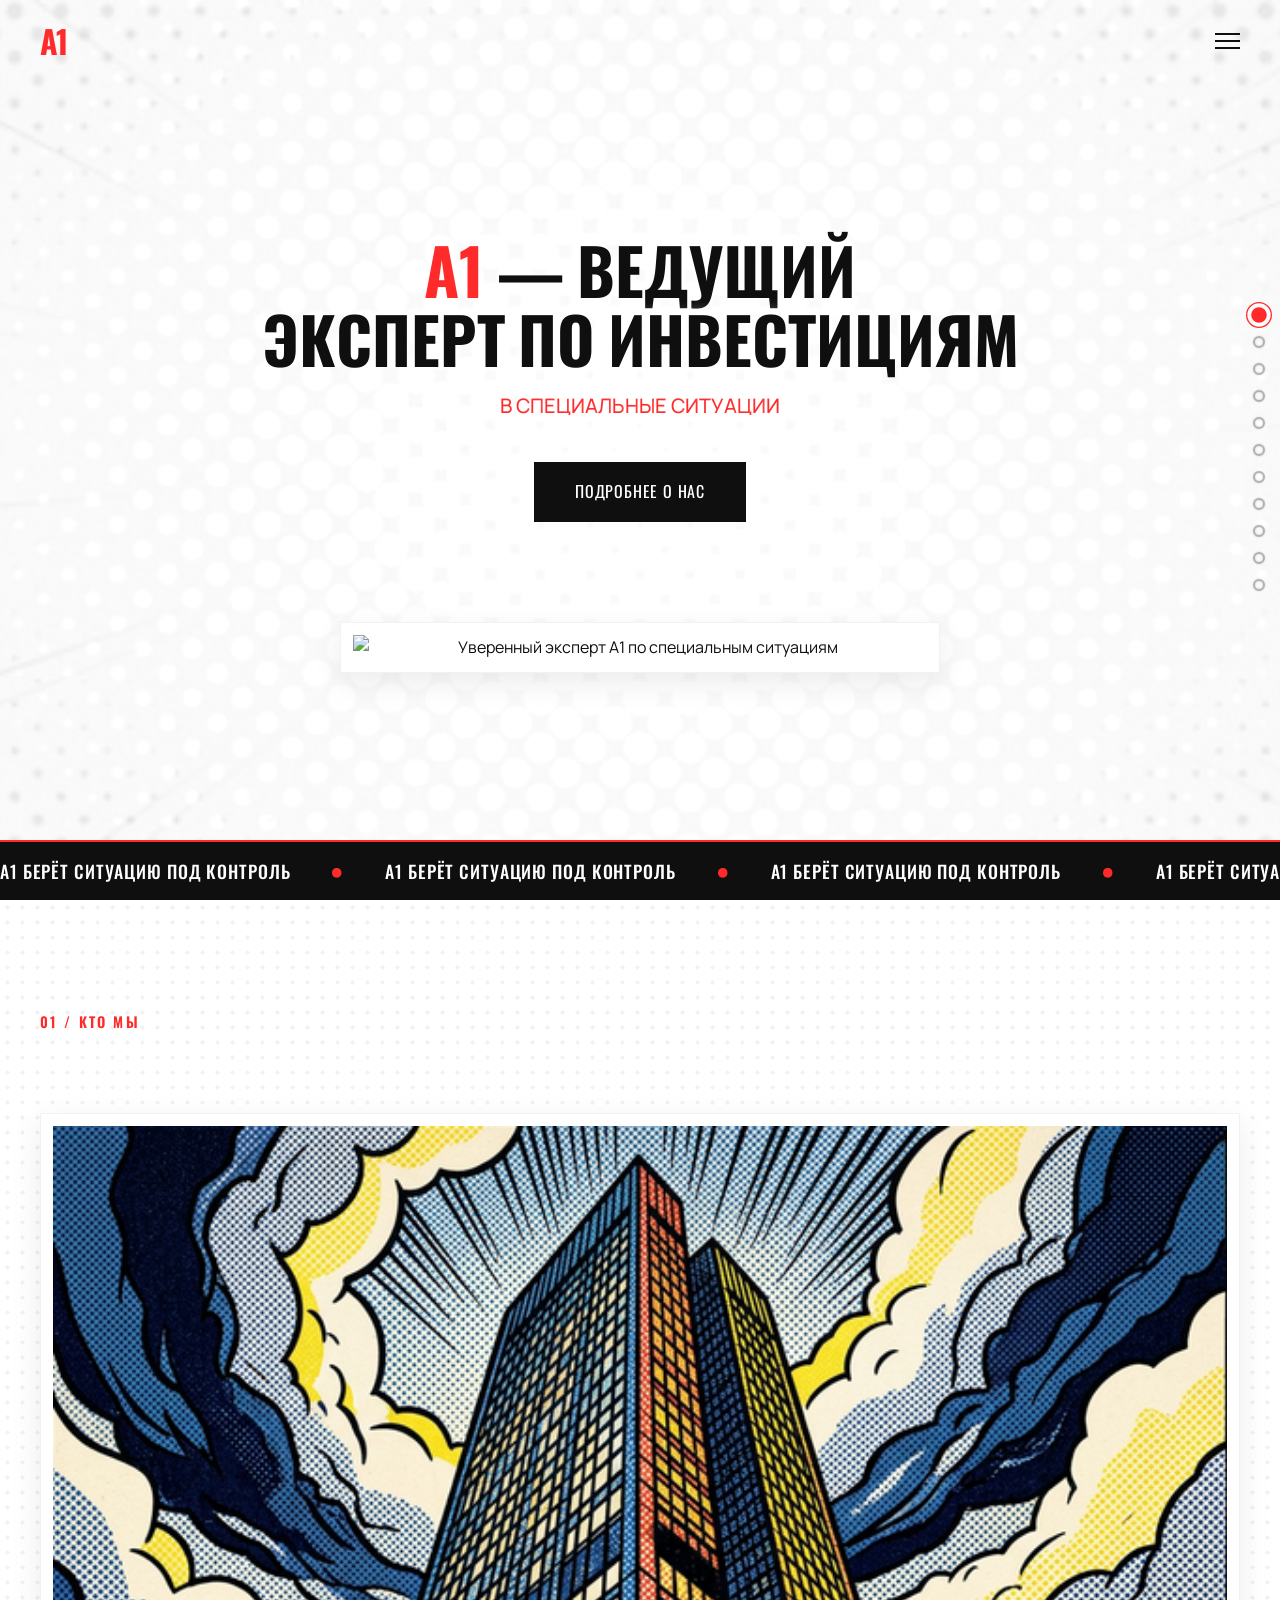
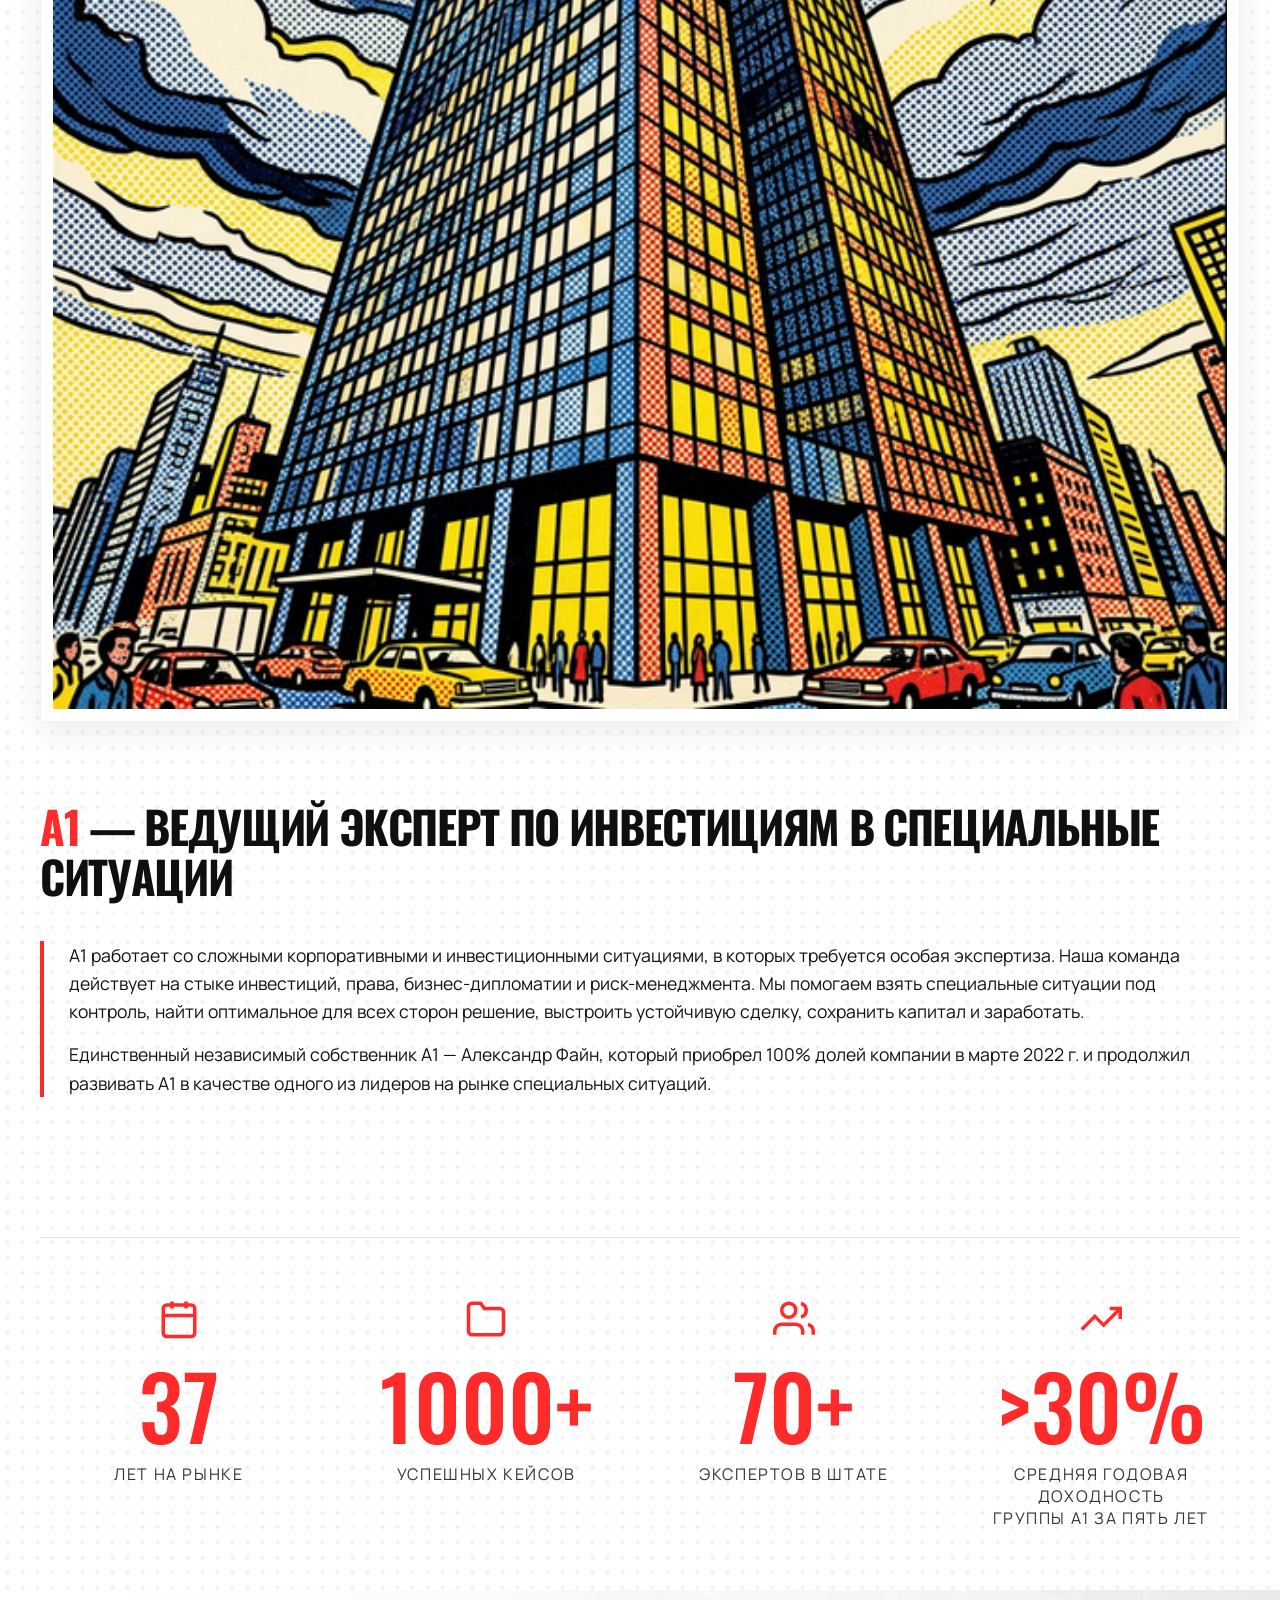
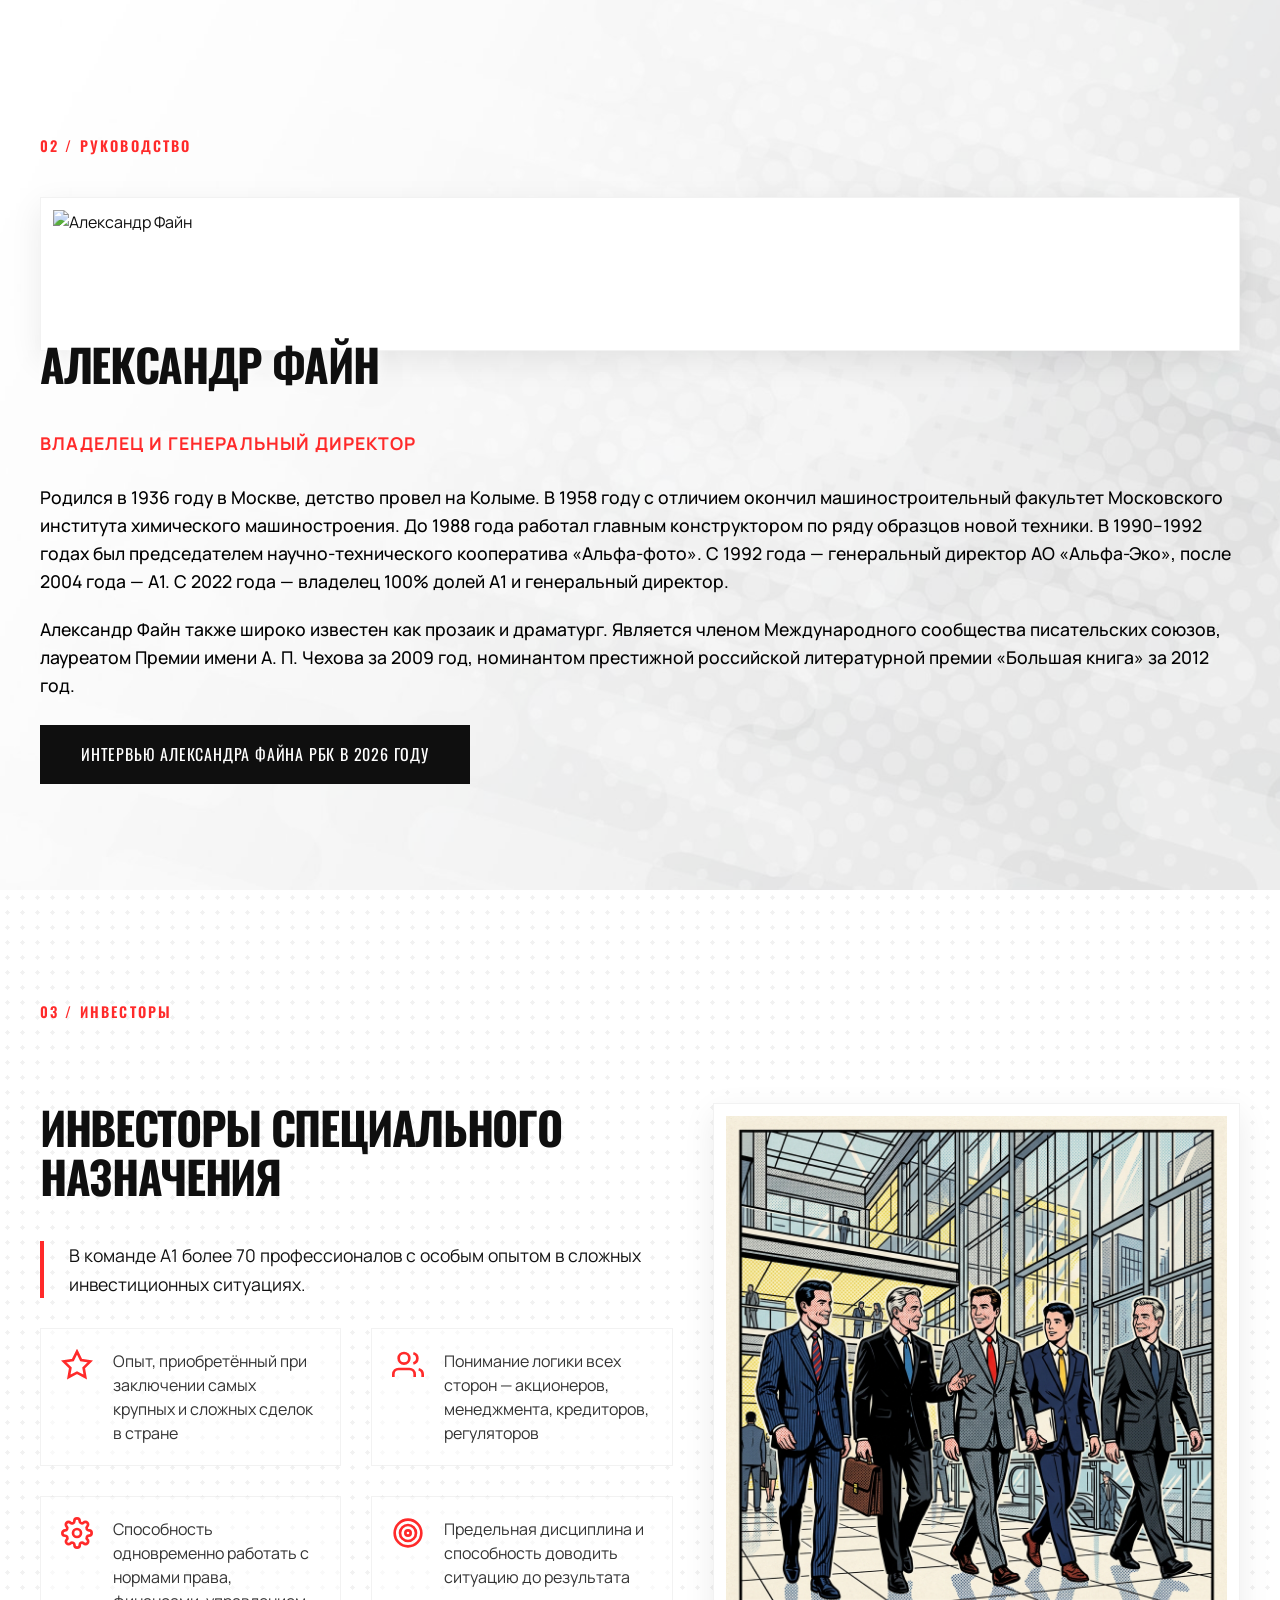
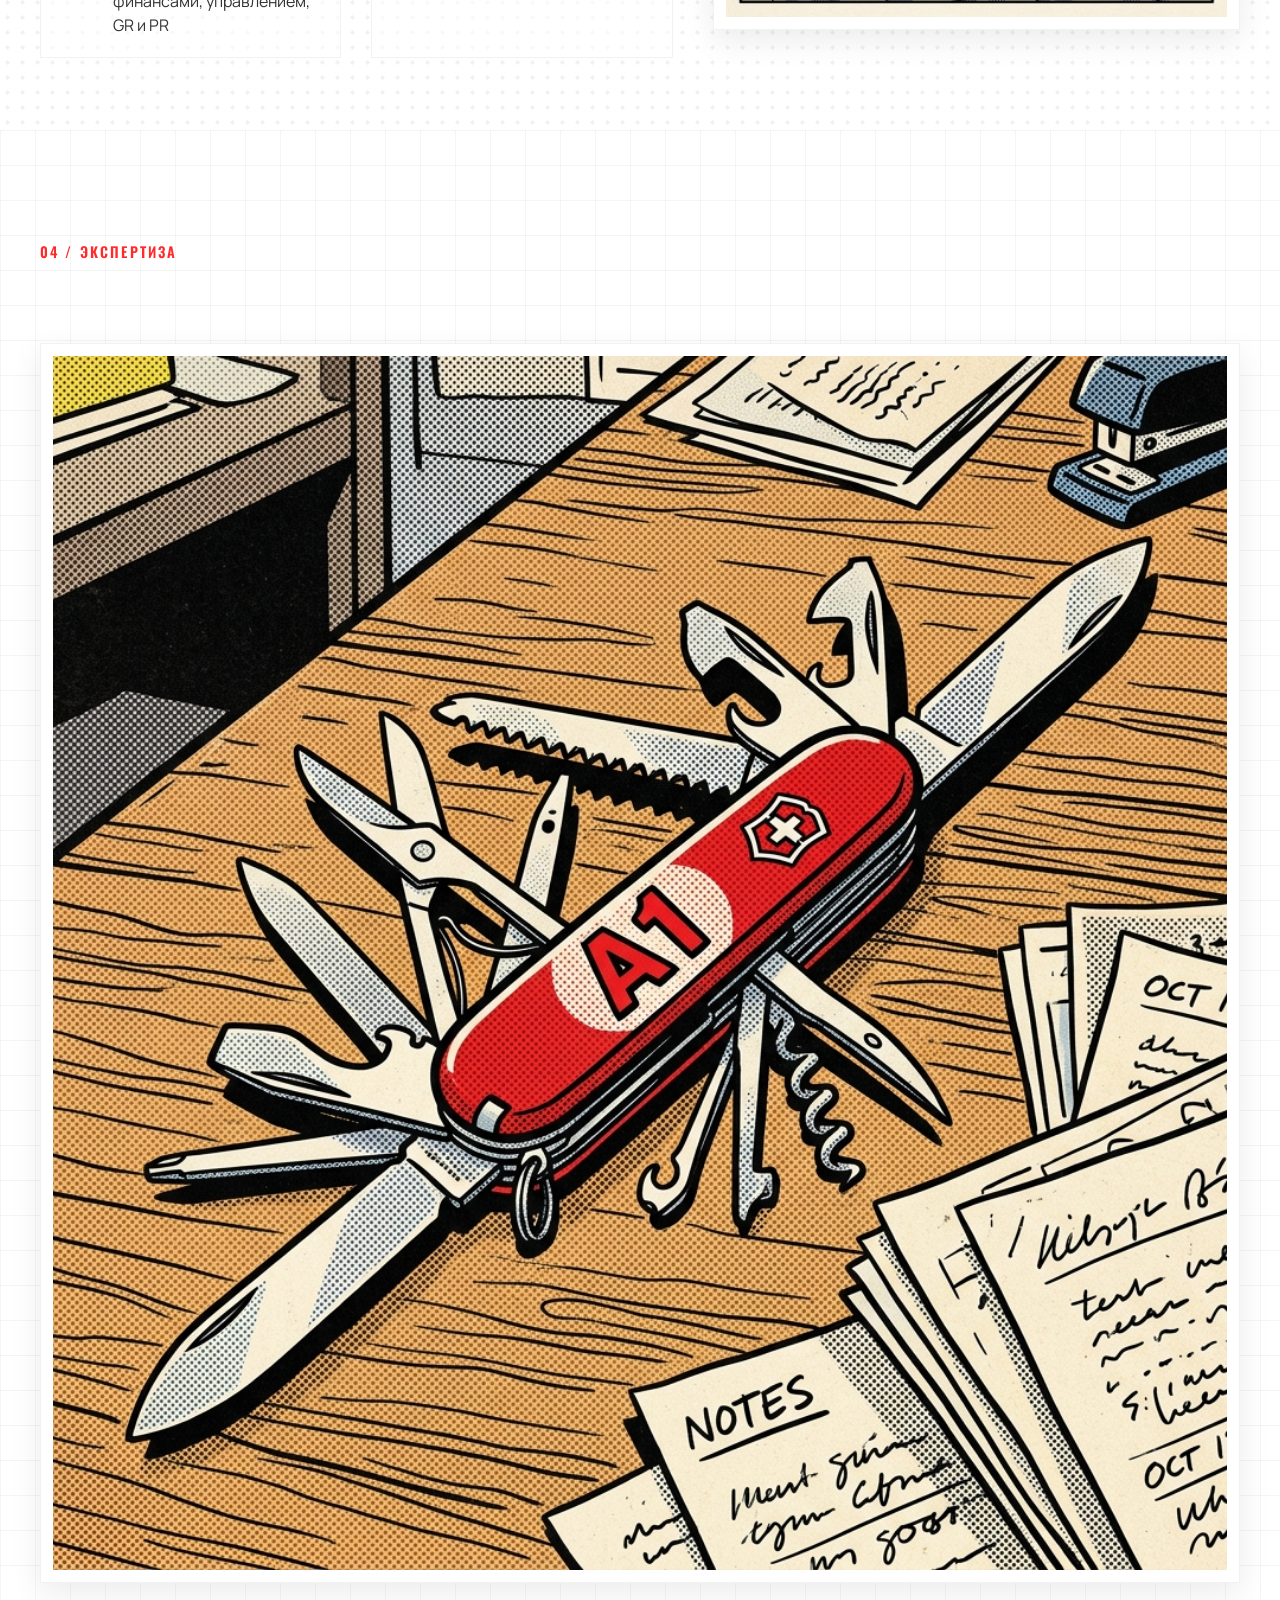
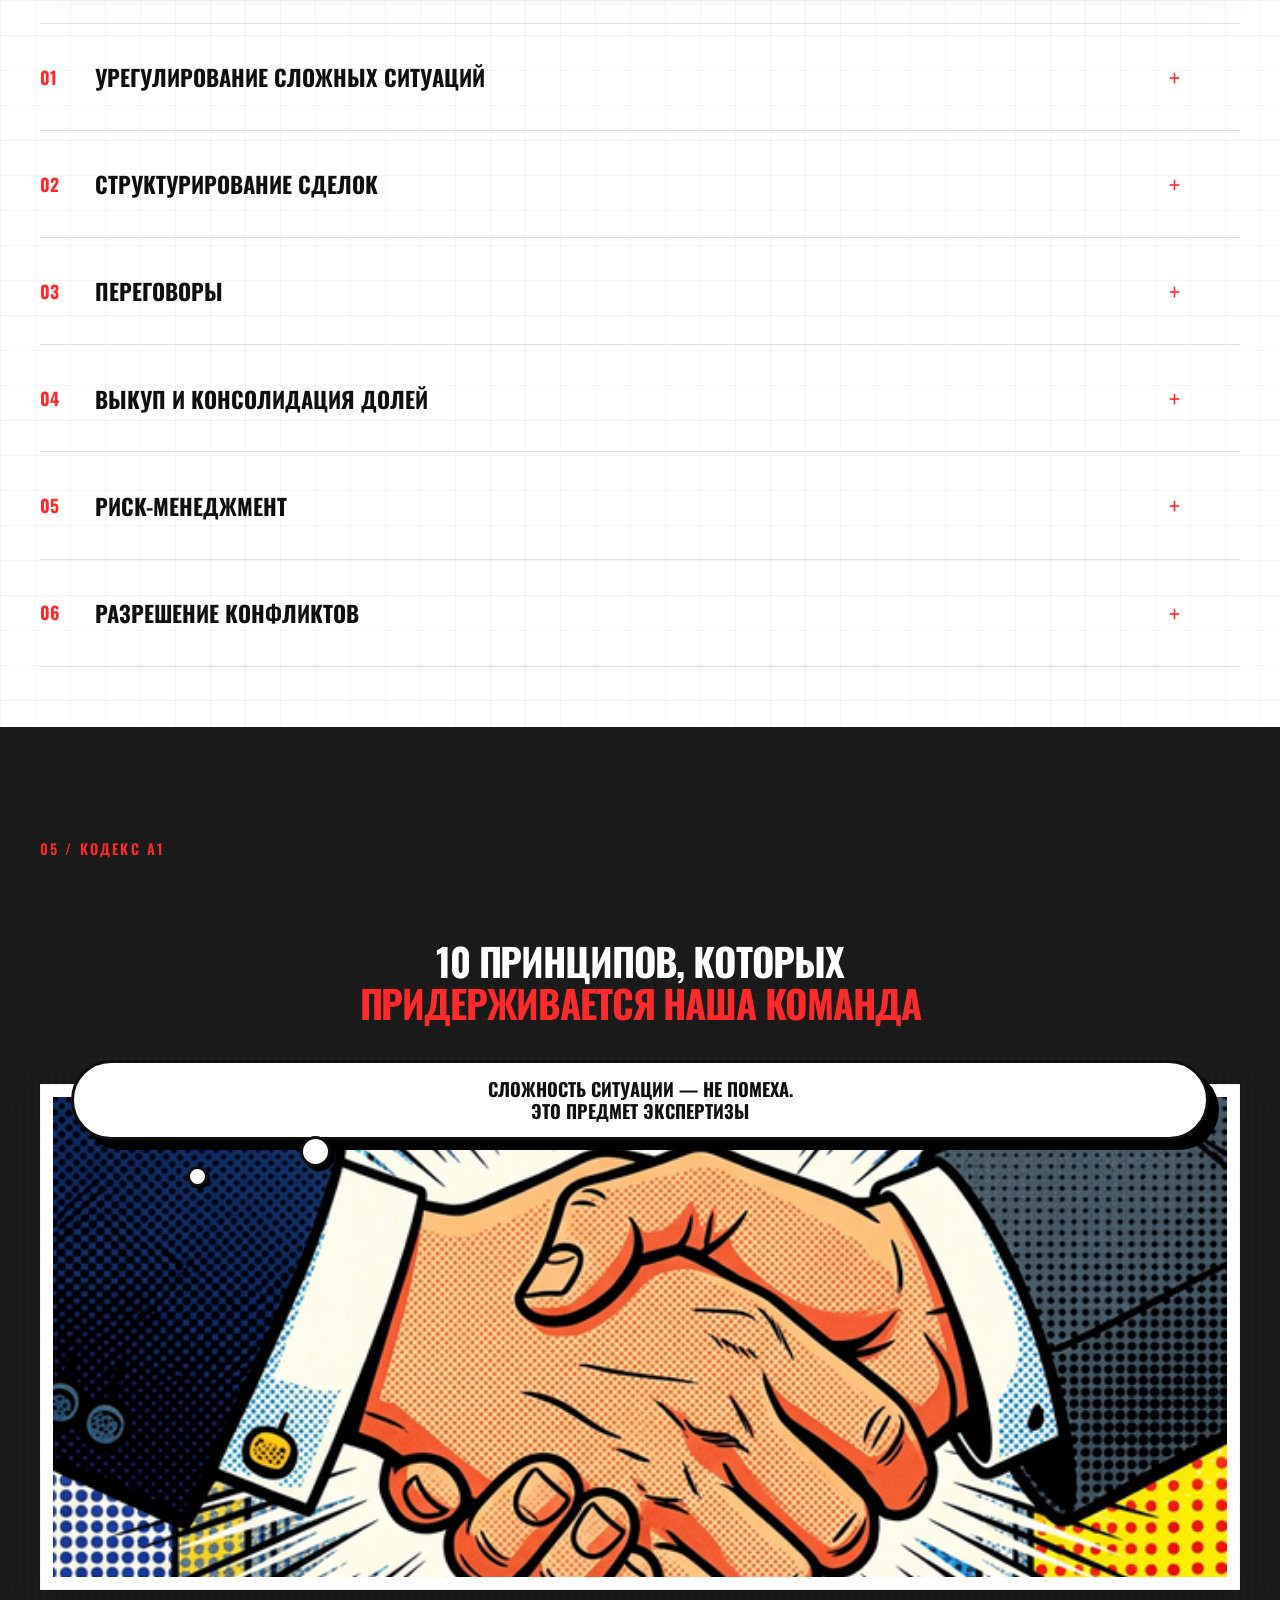
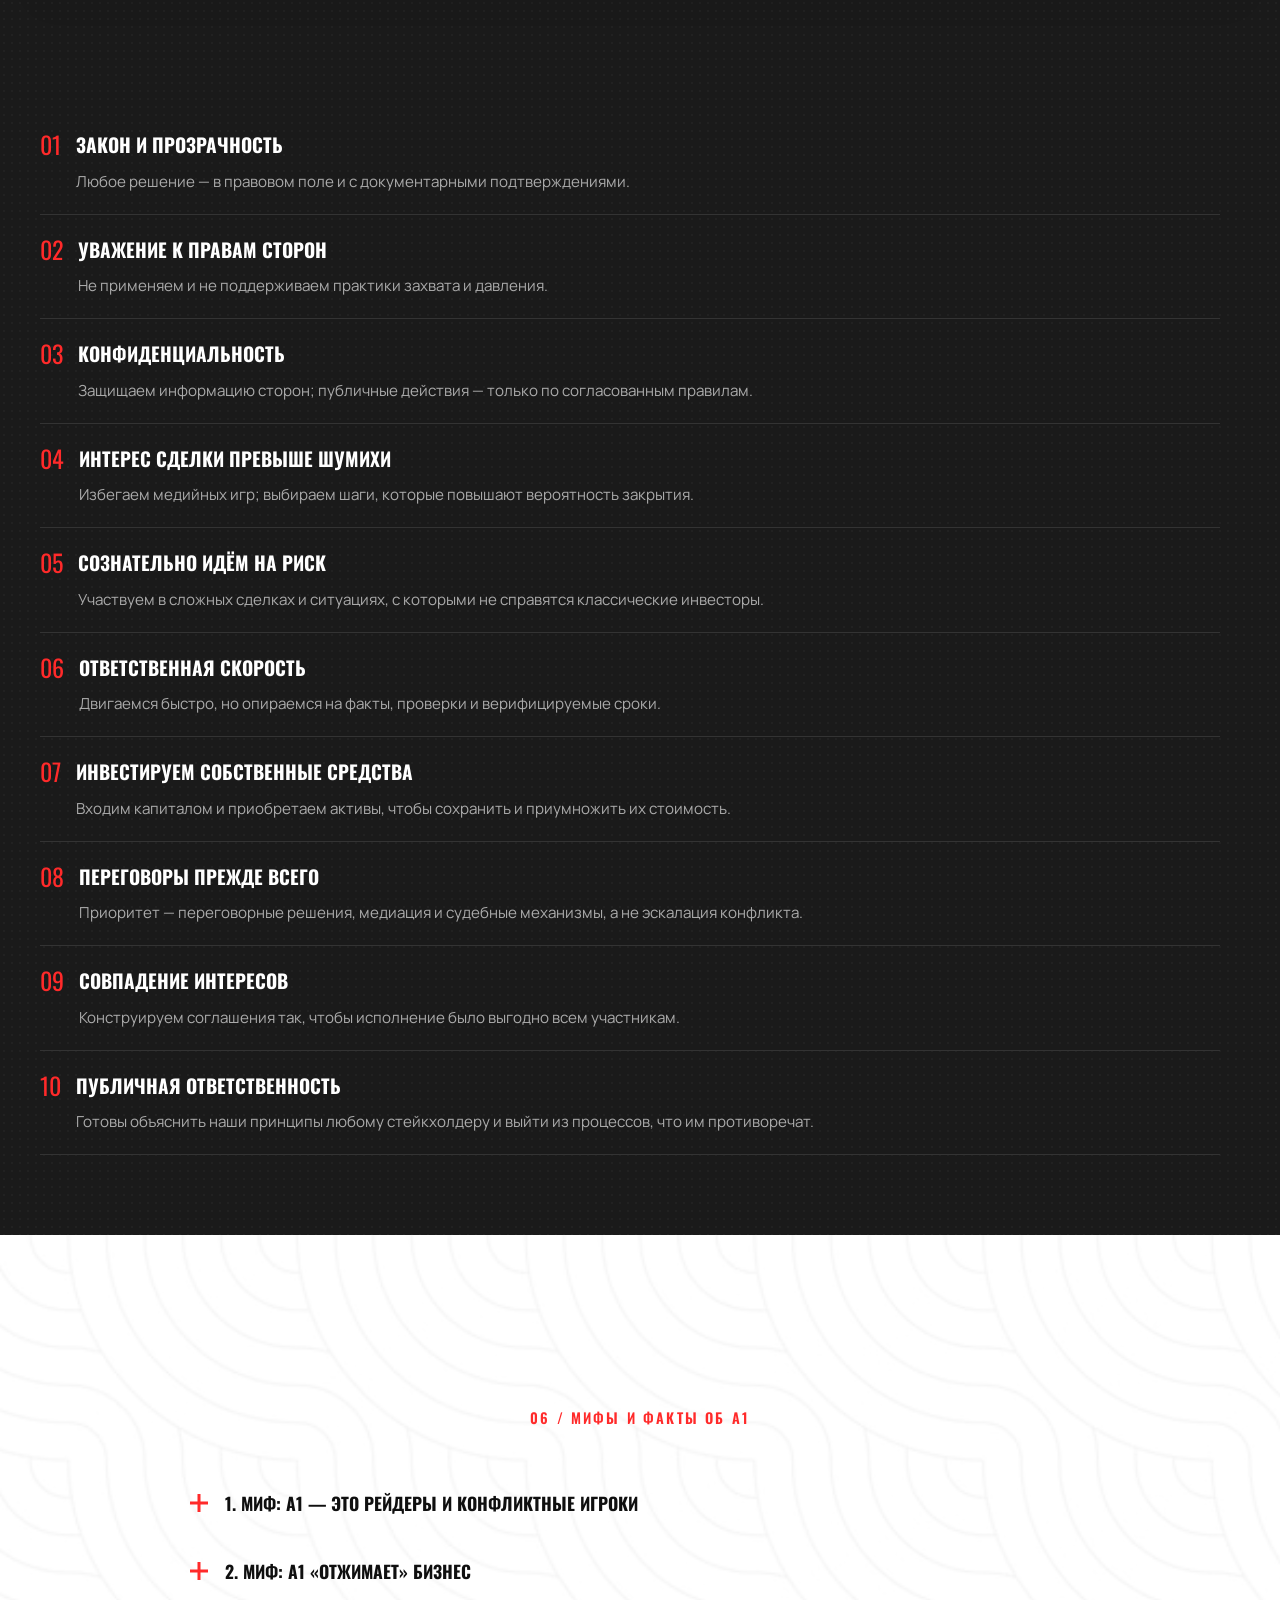
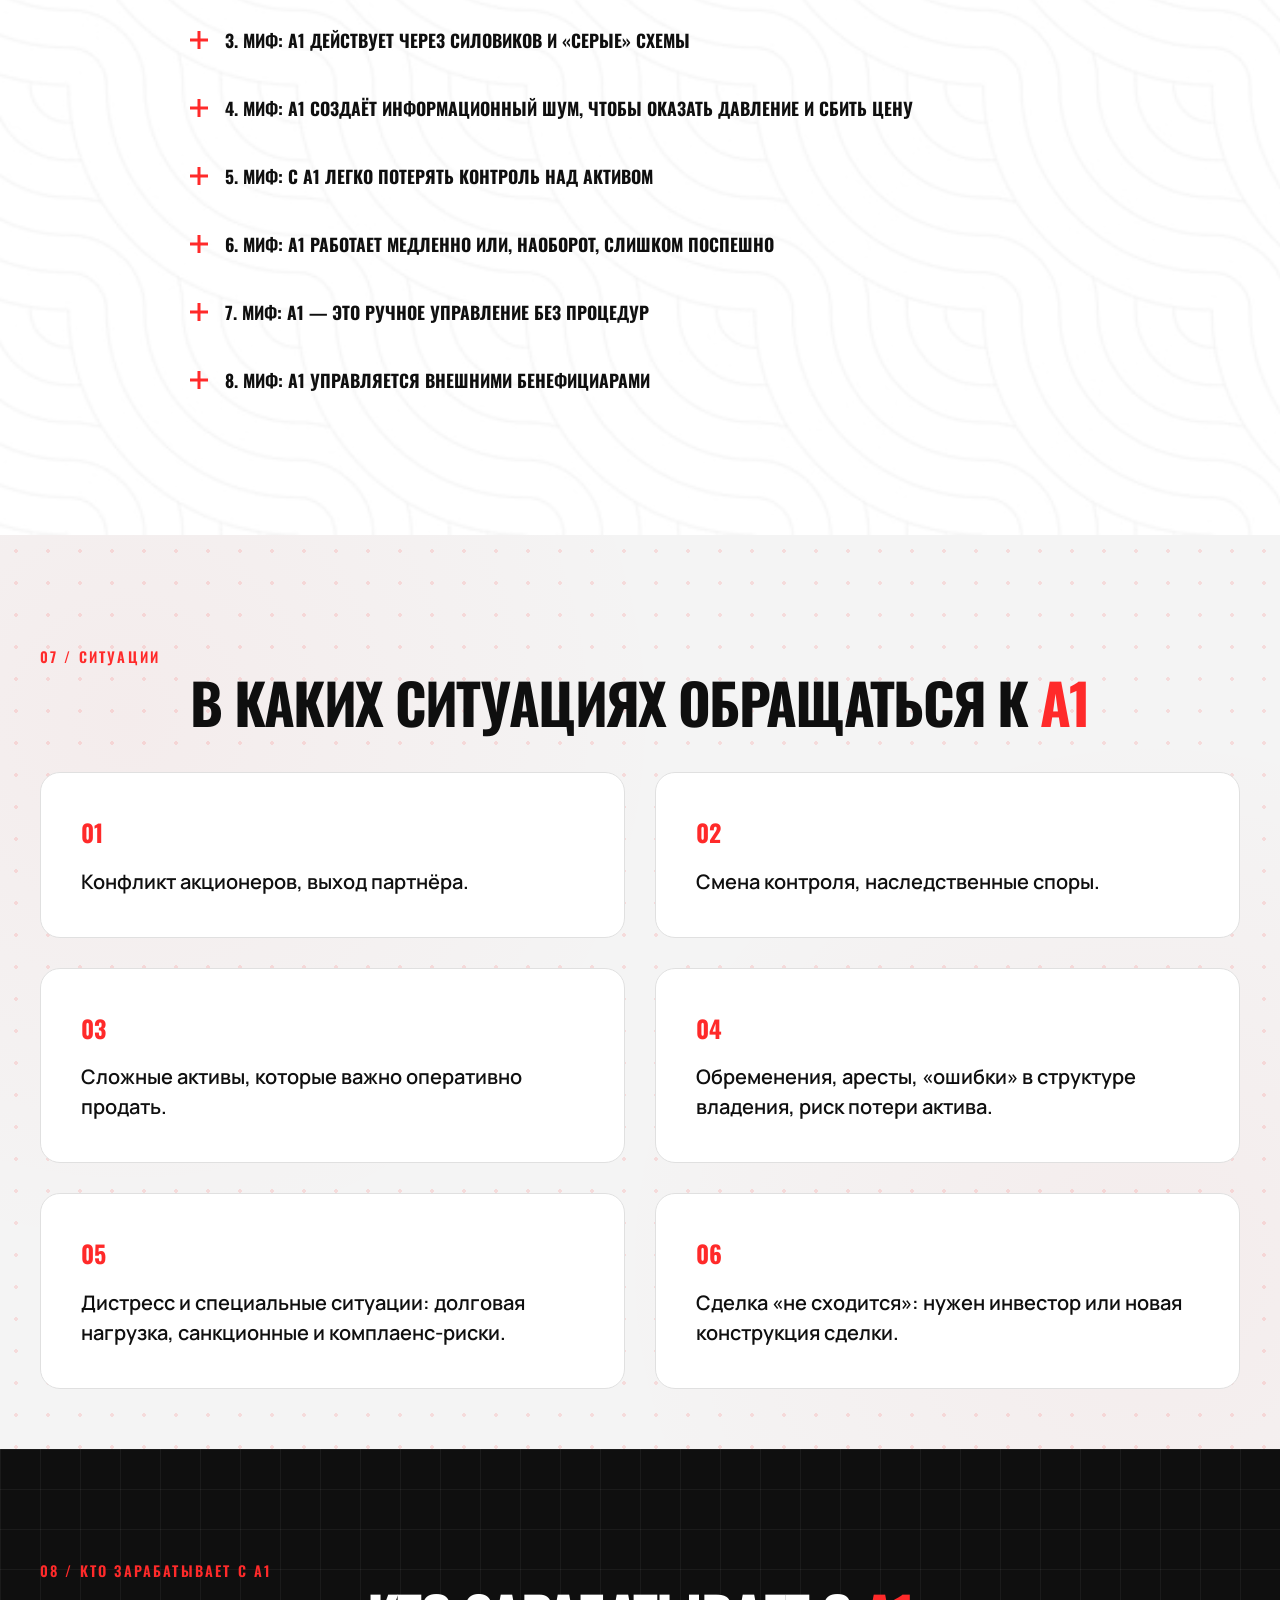
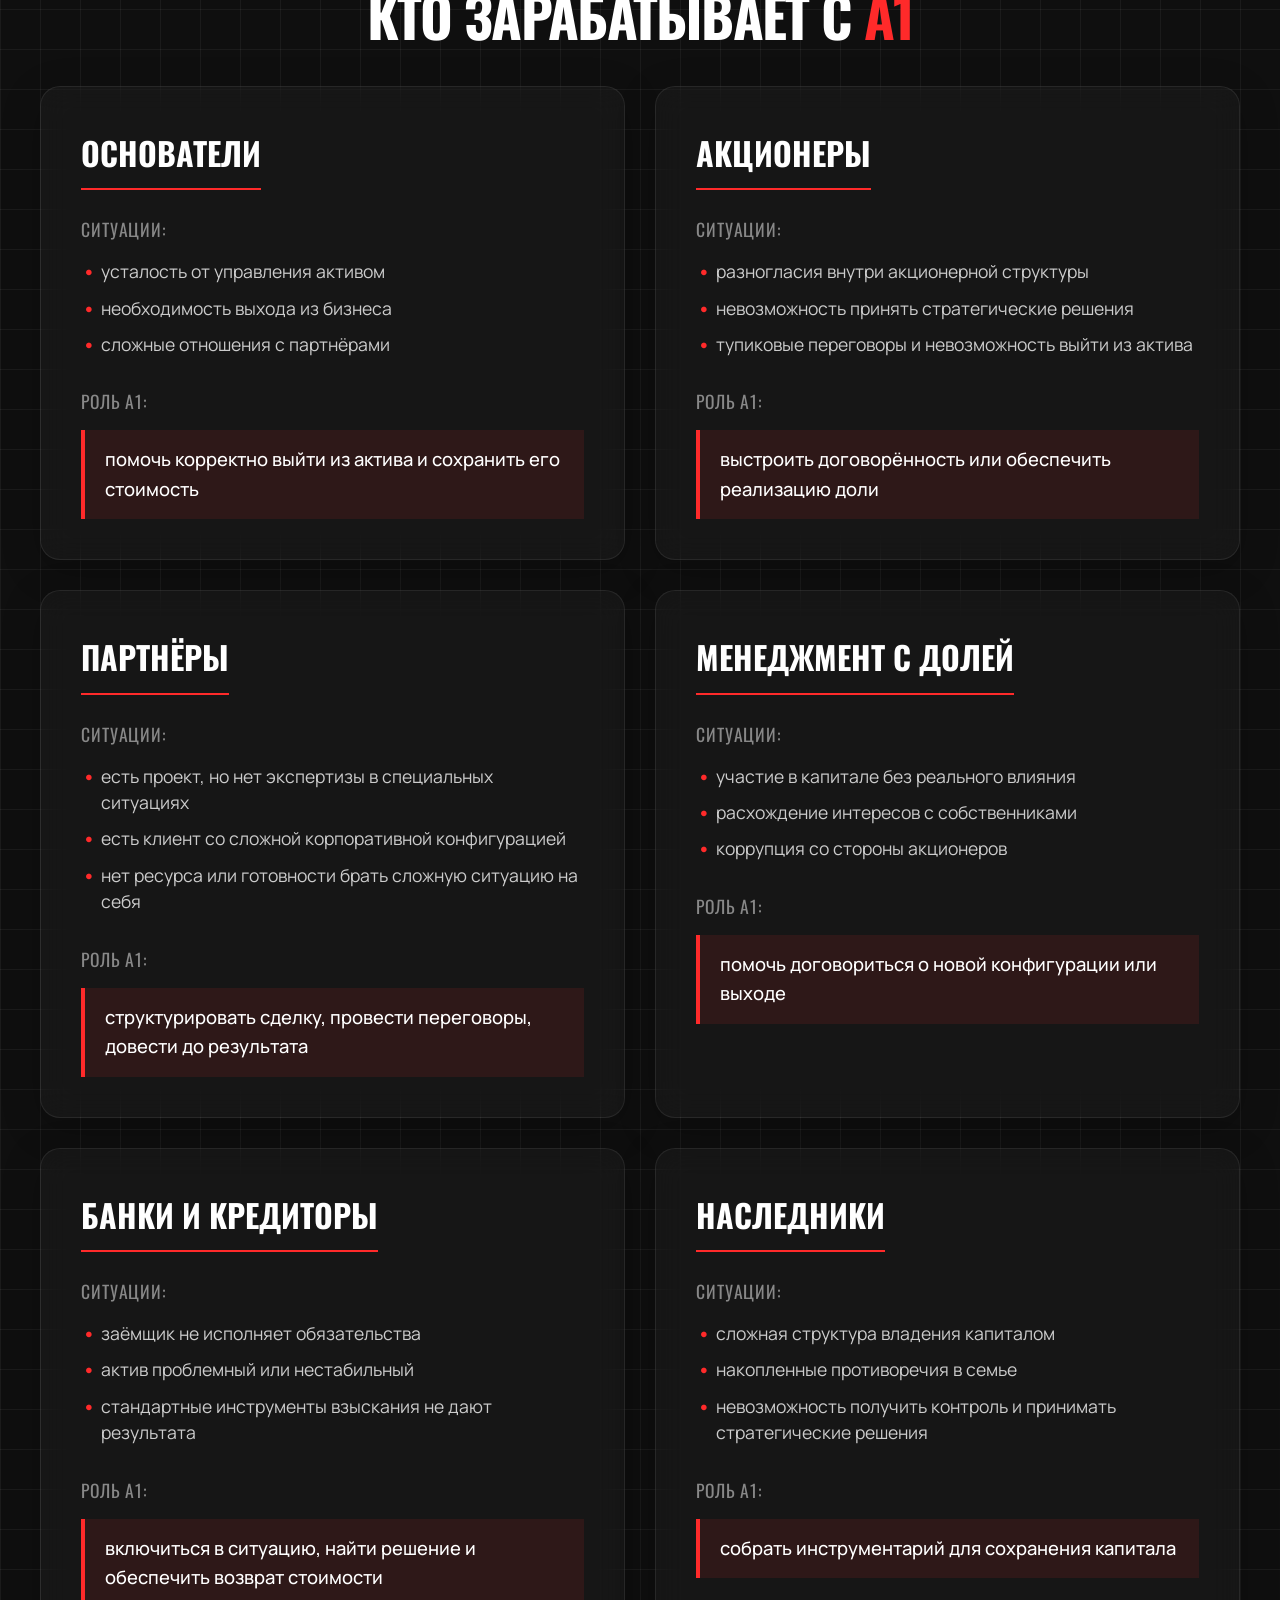
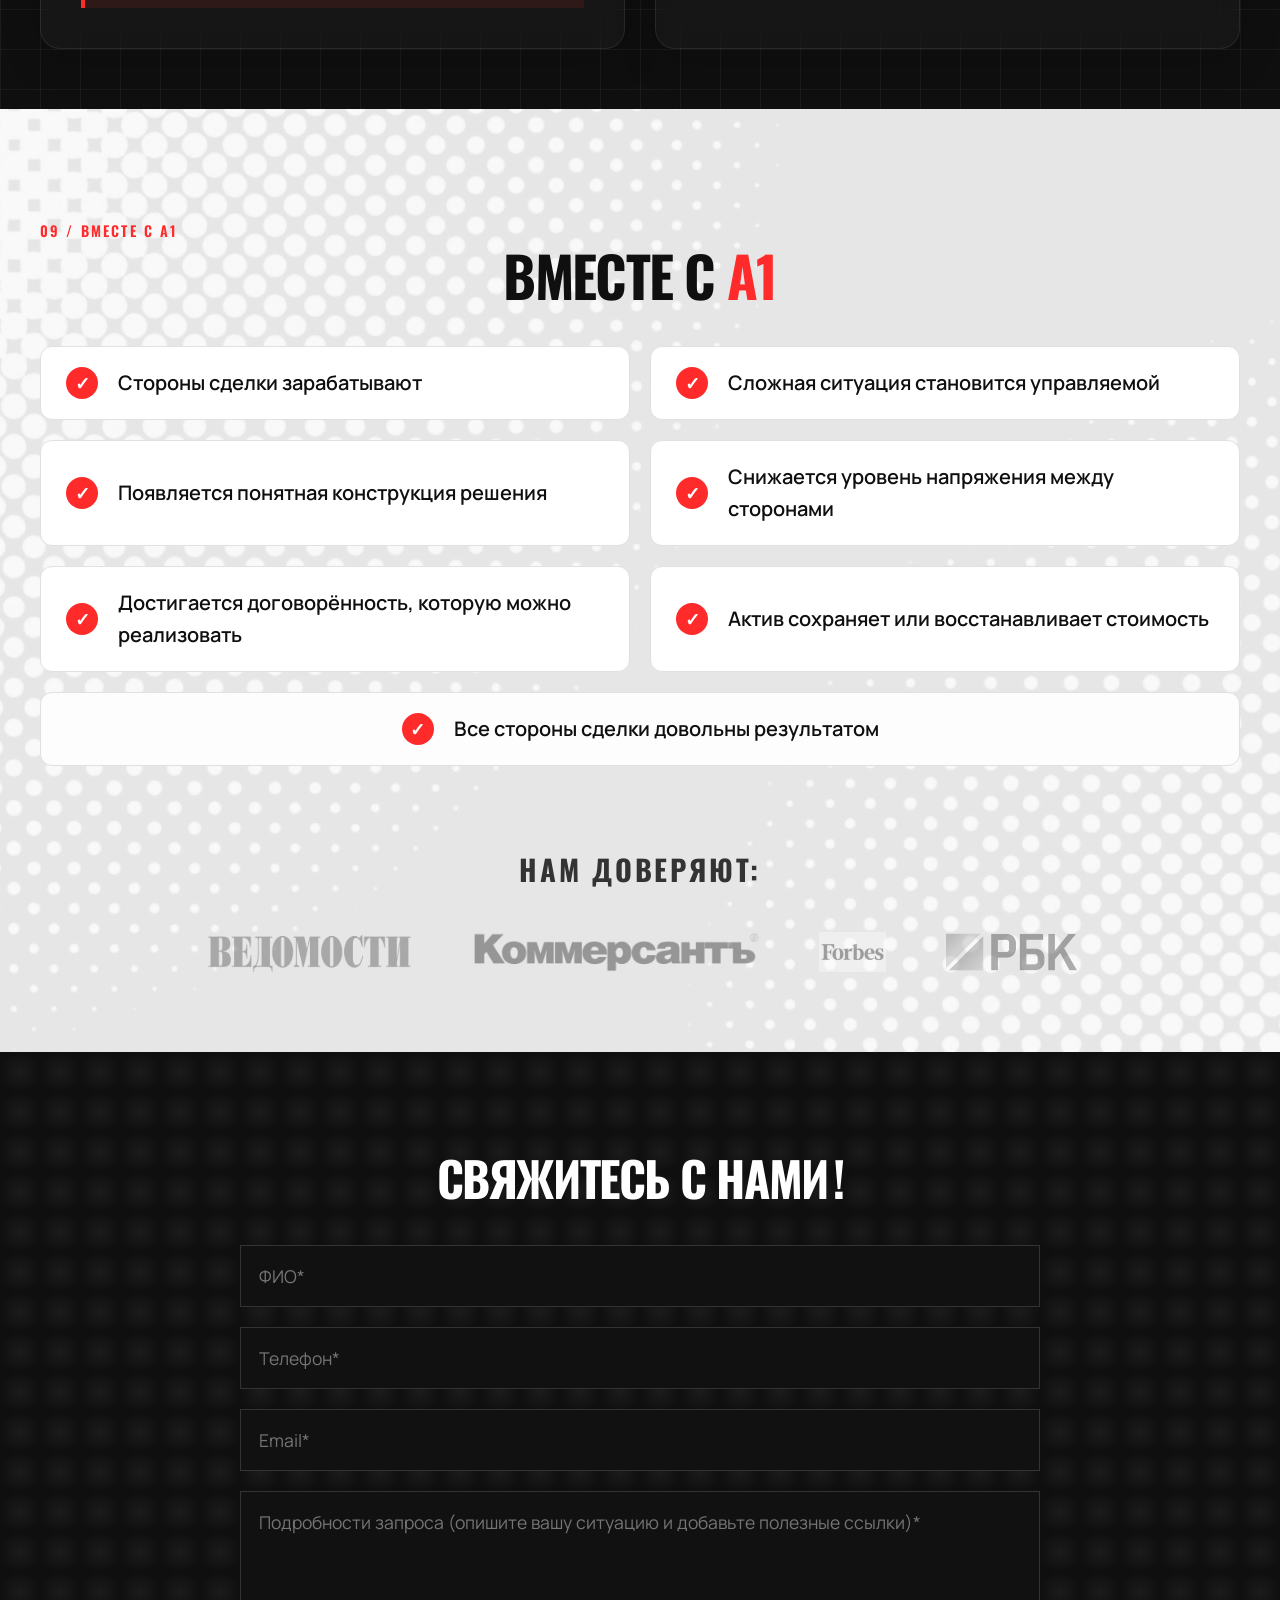
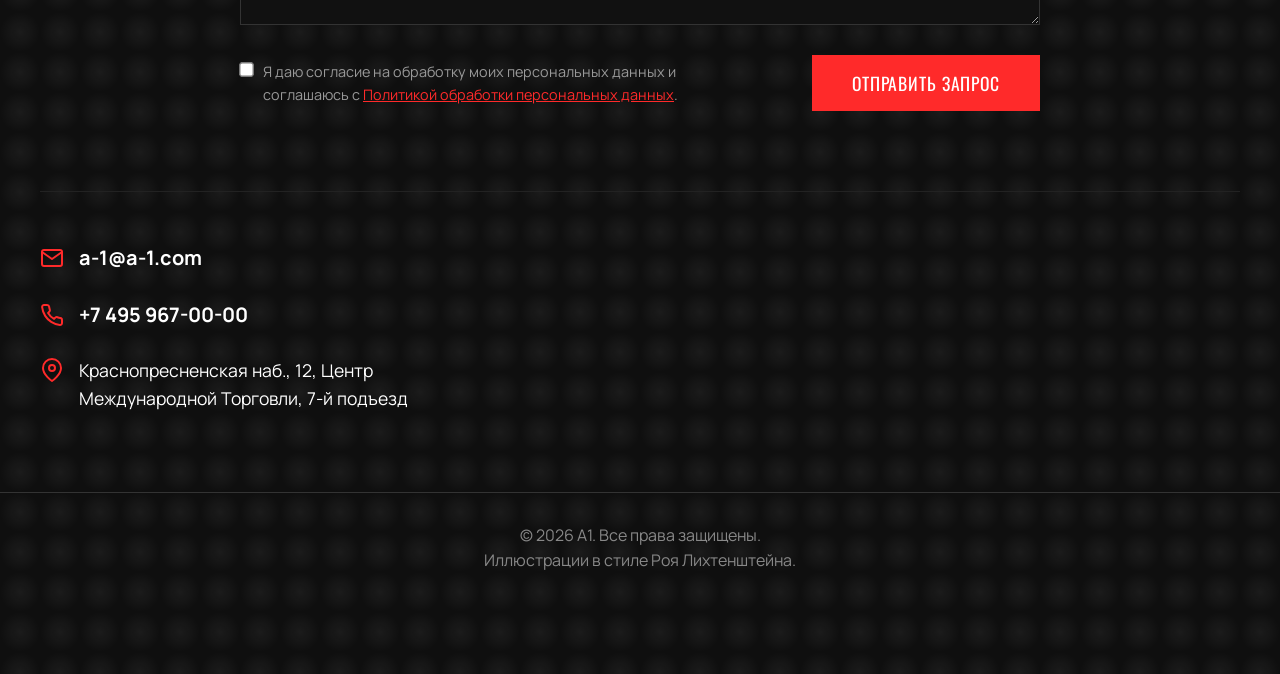
==== commit d022bb04: "Allow_code_section_background_to_extend_120px_below_content" ====
--- a/index.html
+++ b/index.html
@@ -17,7 +17,7 @@
     <link href="https://unpkg.com/aos@2.3.1/dist/aos.css" rel="stylesheet">
 
     <!-- Custom Styles -->
-    <link rel="stylesheet" href="style.css?v=11.2">
+    <link rel="stylesheet" href="style.css?v=11.4">
     
     <!-- Favicon -->
     <link rel="icon" href="data:,">
--- a/style.css
+++ b/style.css
@@ -1128,12 +1128,12 @@
 
 /* Code Layout */
 .code-section {
-    padding: 120px 0 180px 0 !important;
-    height: 100vh !important;
+    padding: 120px 0 !important;
     min-height: 100vh !important;
     display: flex !important;
     align-items: flex-start !important;
-    overflow: hidden !important;
+    position: relative;
+    overflow: visible !important;
 }
 
 .code-layout {
@@ -1179,7 +1179,7 @@
 .code-list {
     display: flex;
     flex-direction: column;
-    padding-bottom: 150px;
+    padding-bottom: 20px; /* Minimal air at the very bottom */
     padding-right: 20px;
 }
 
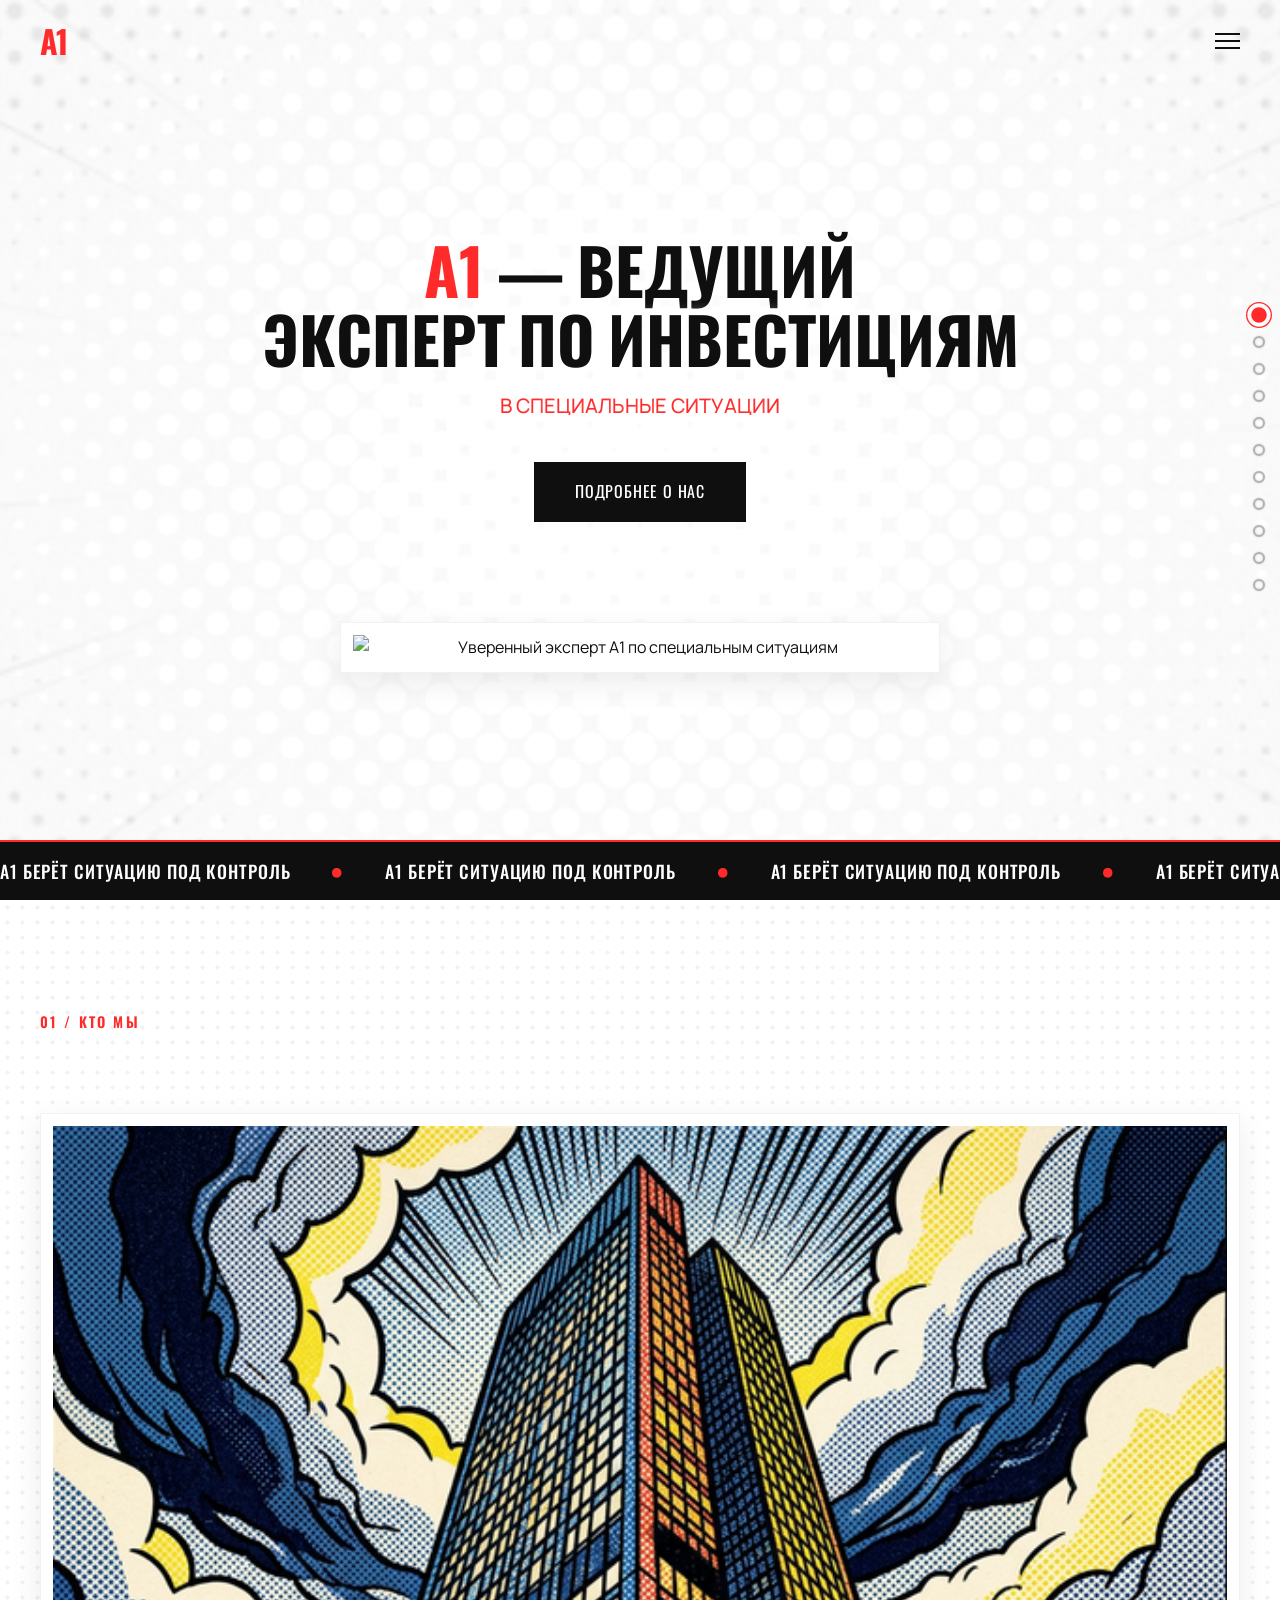
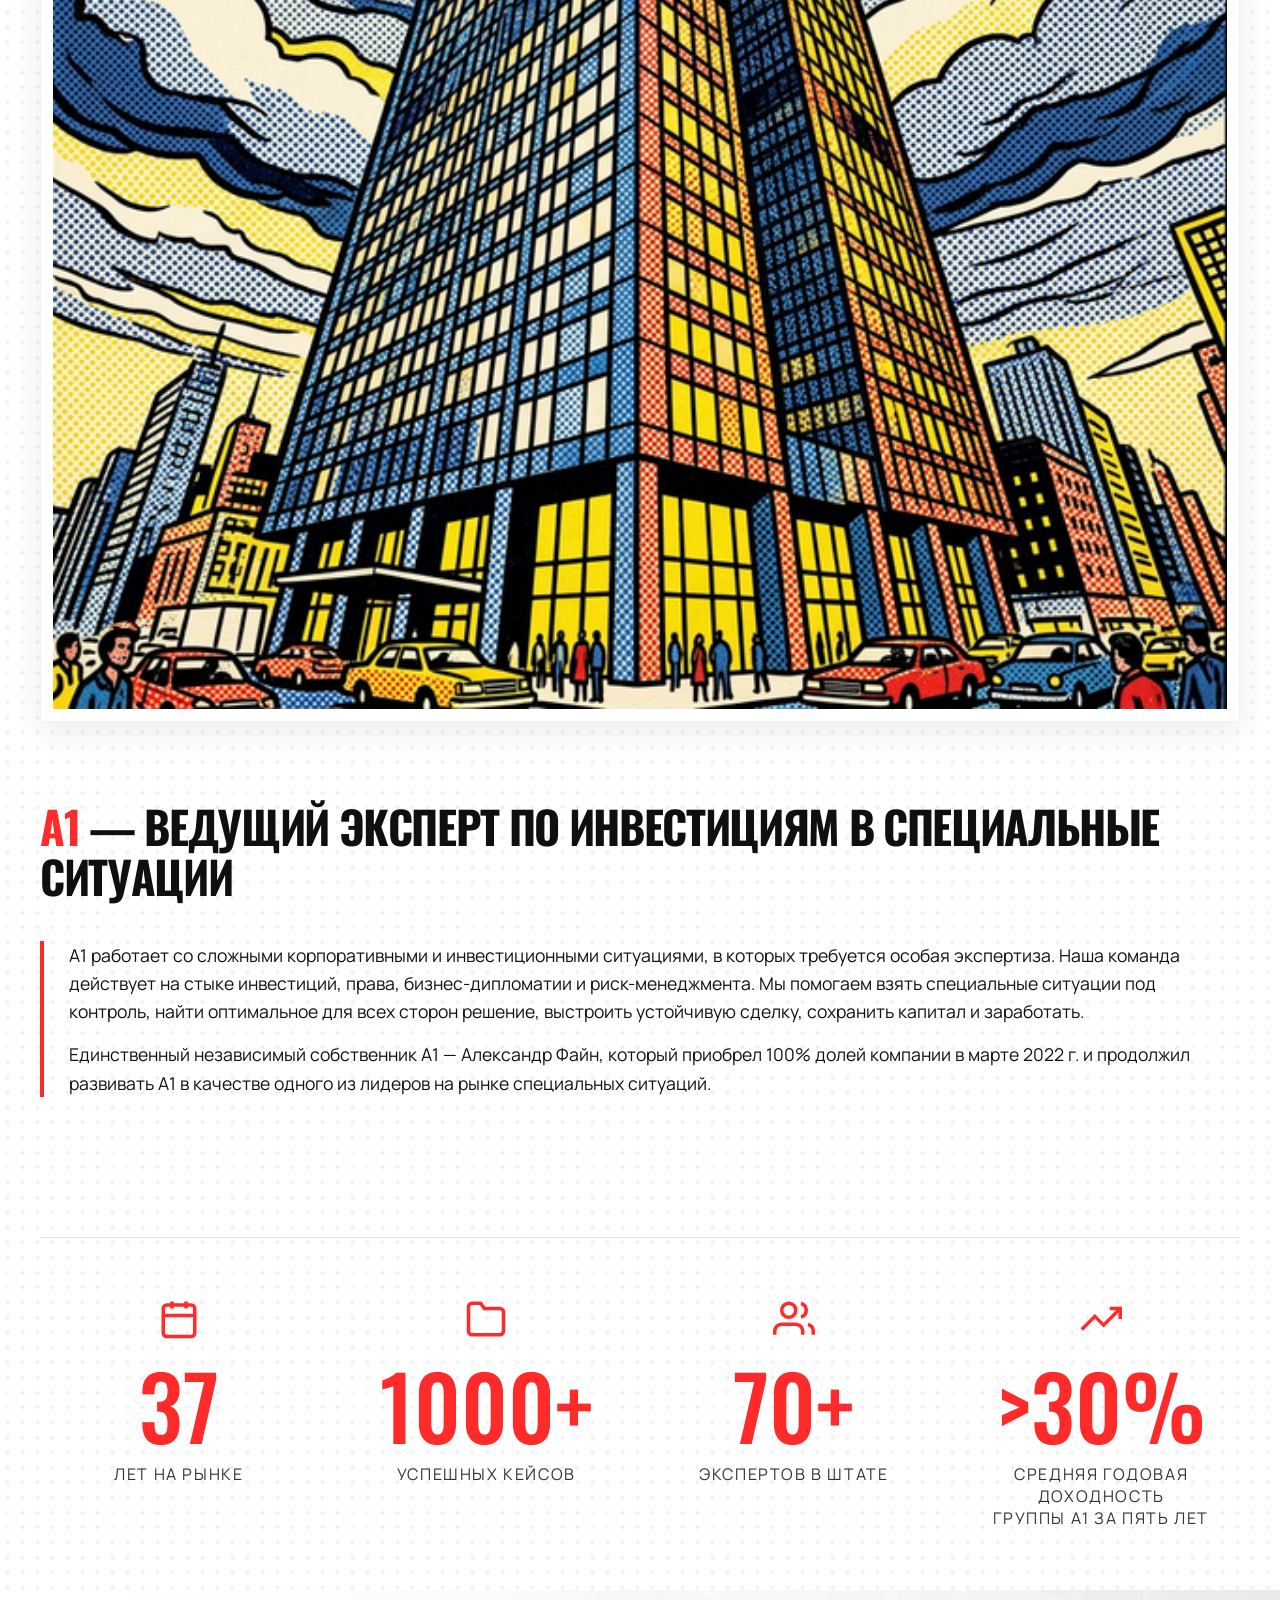
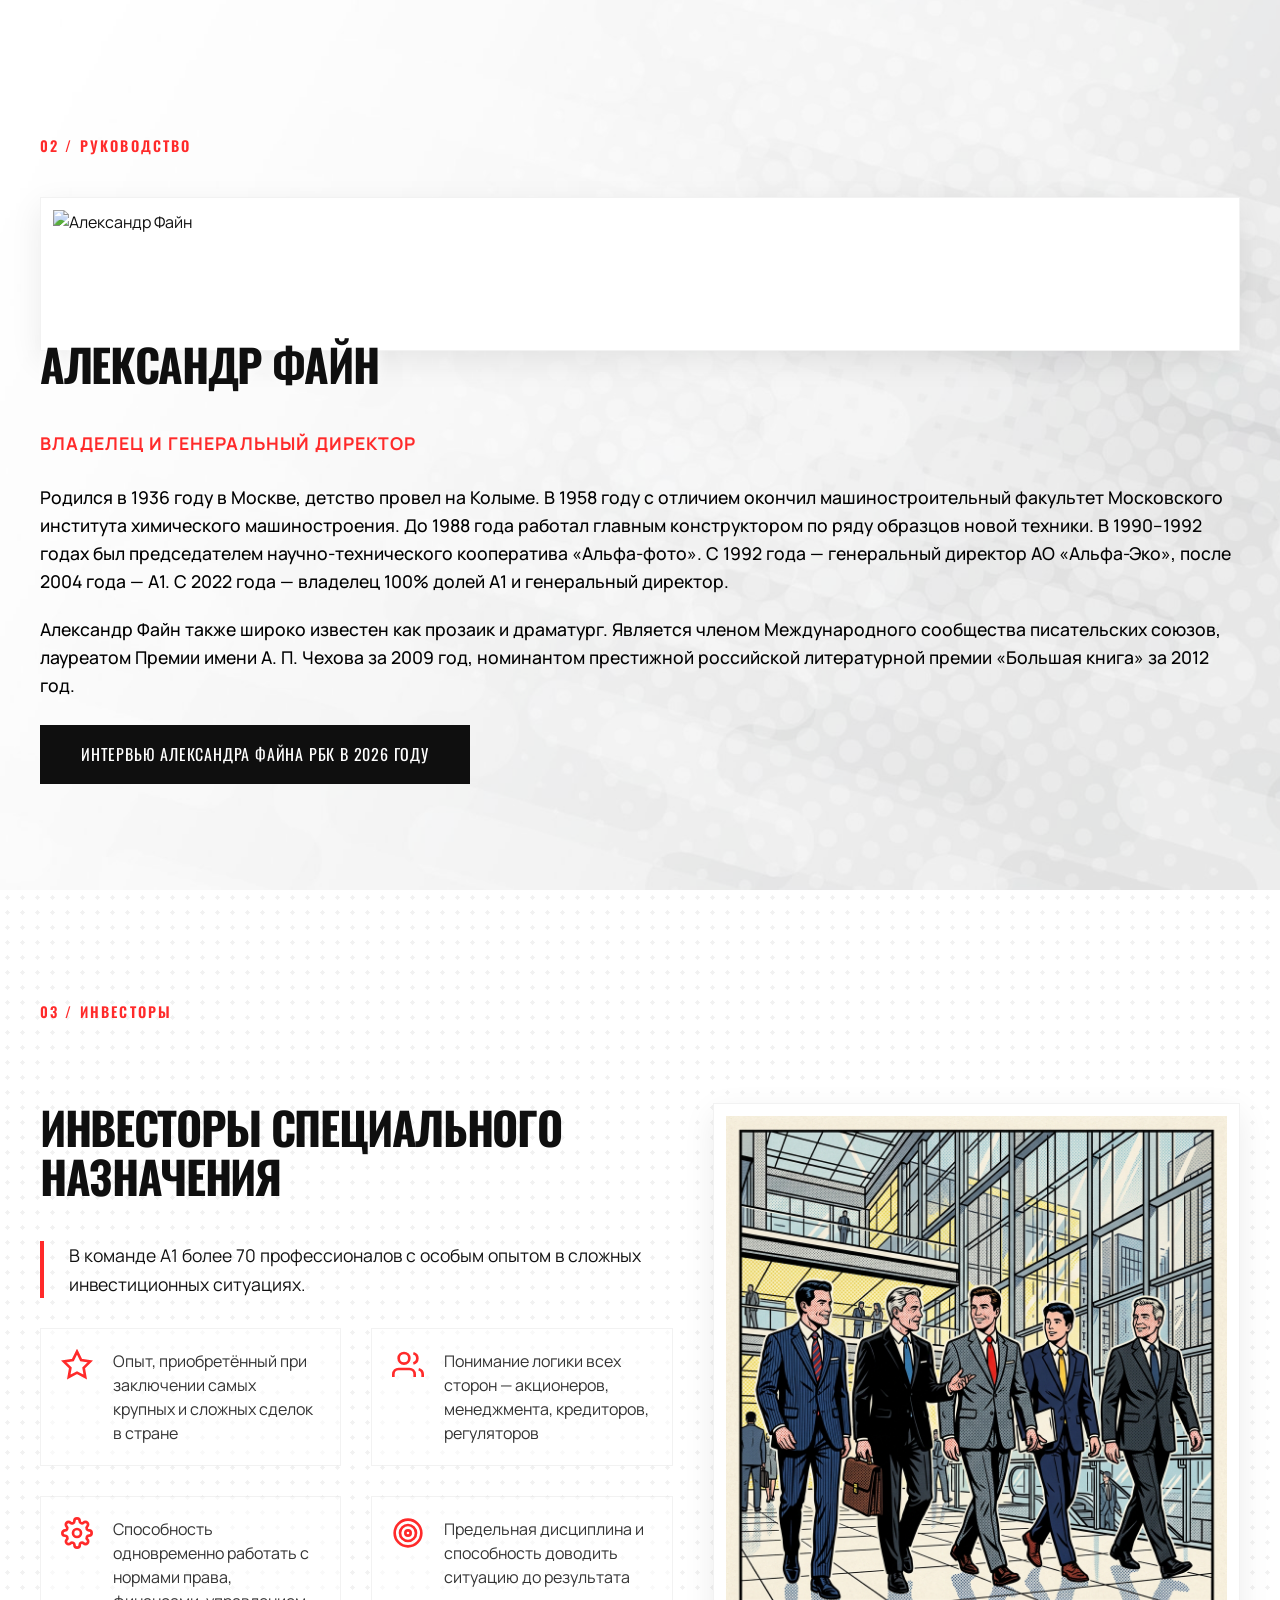
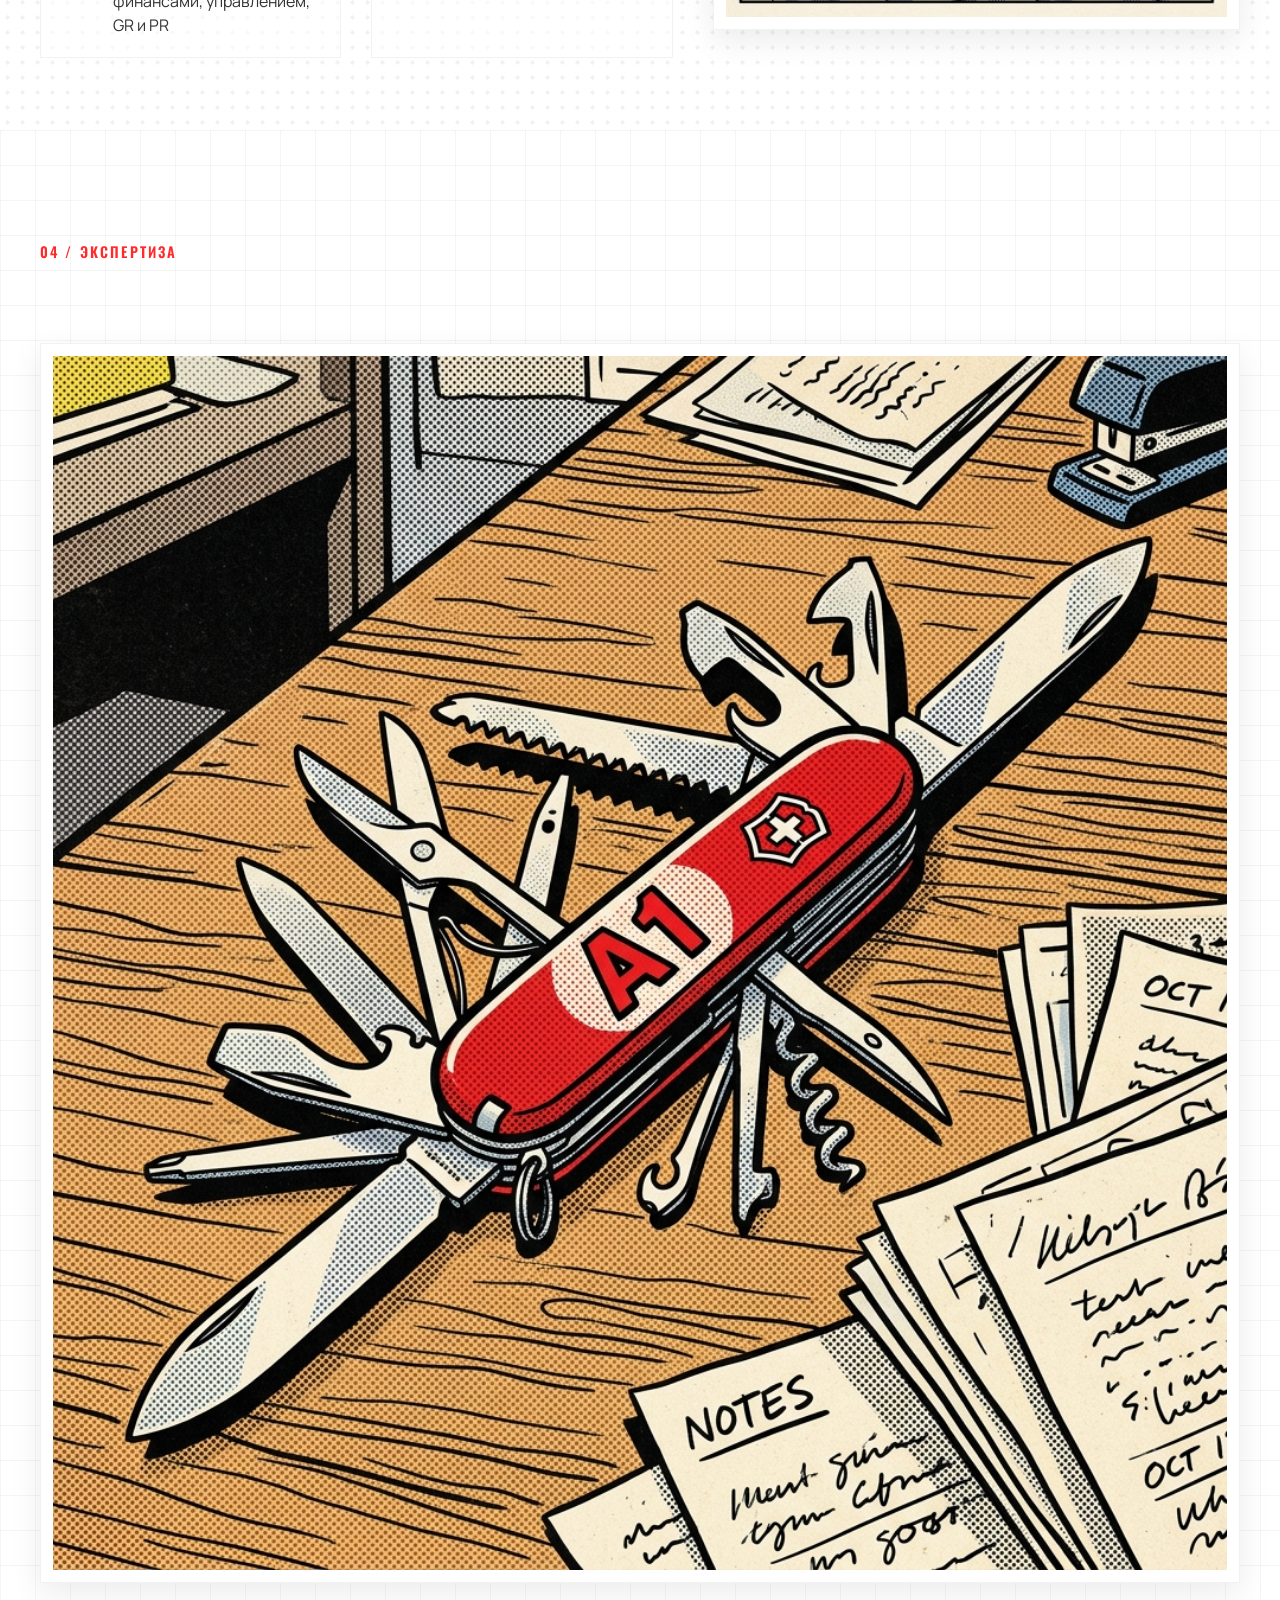
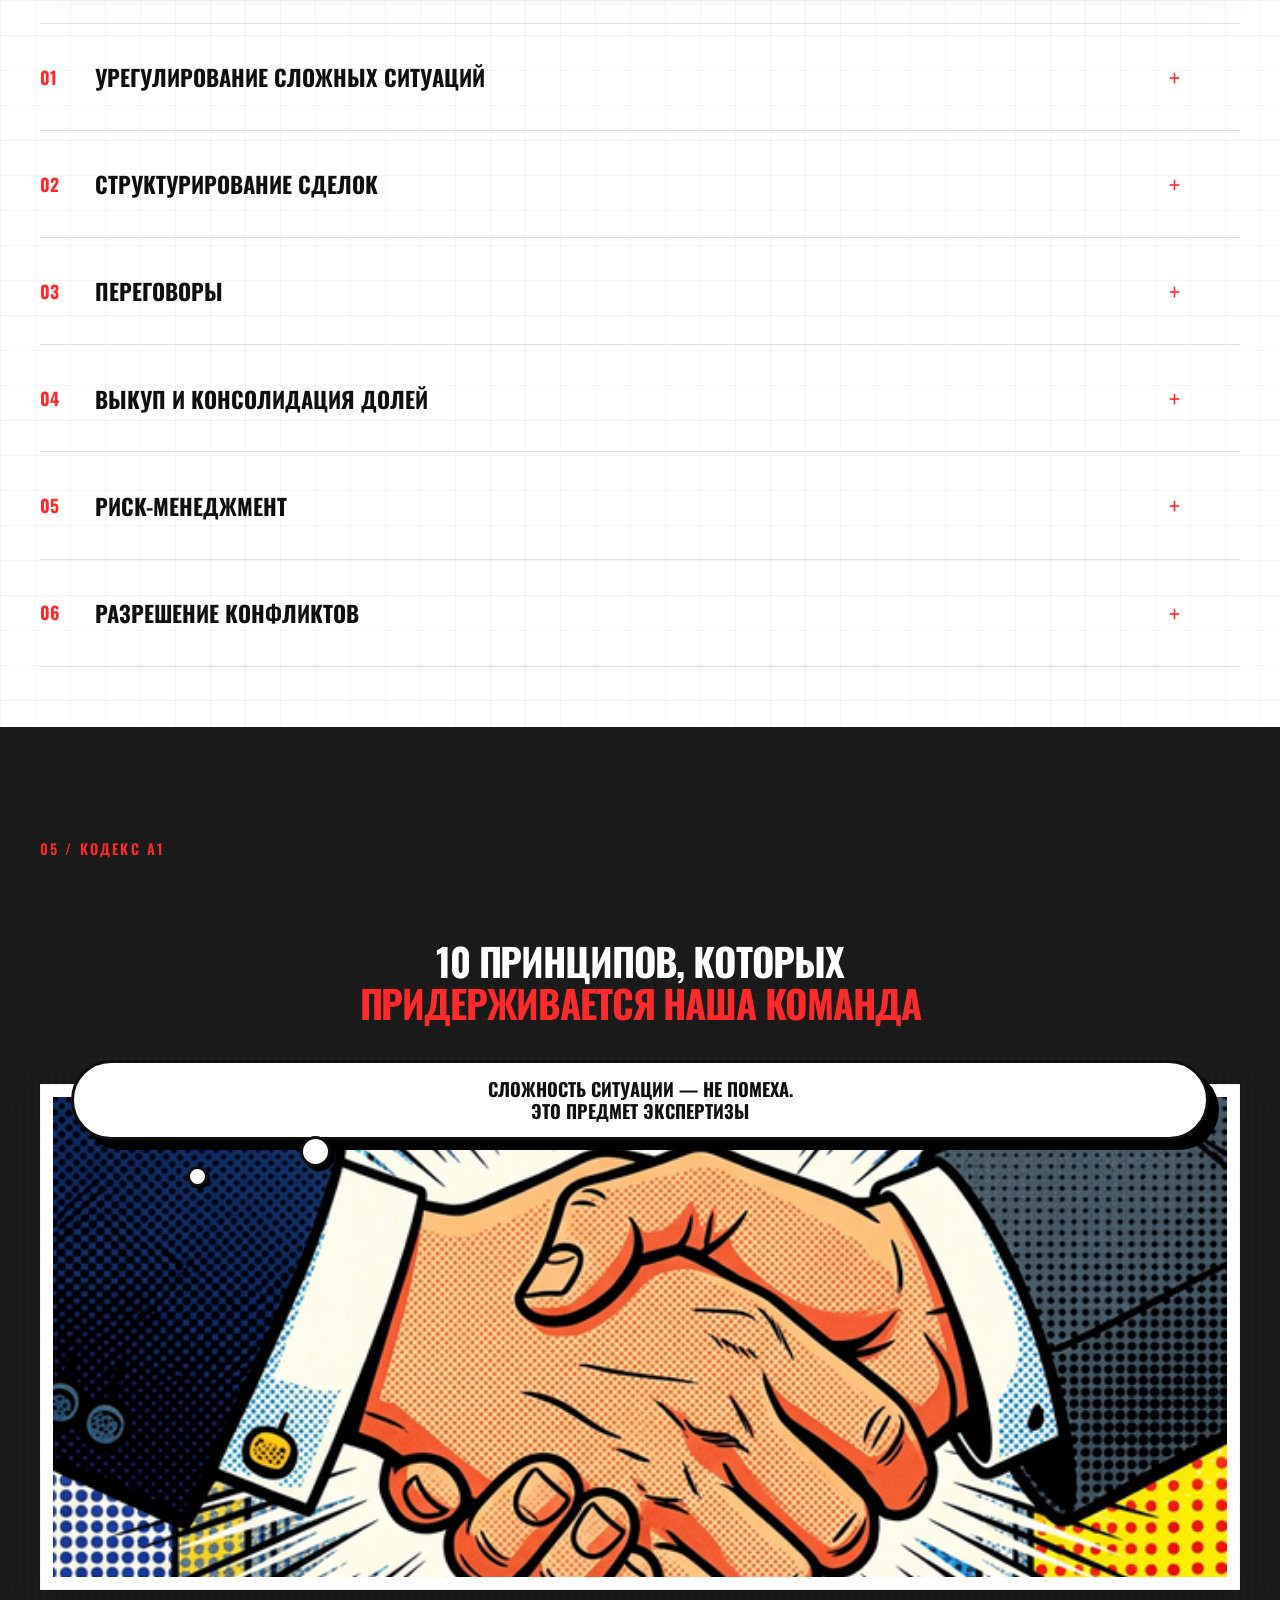
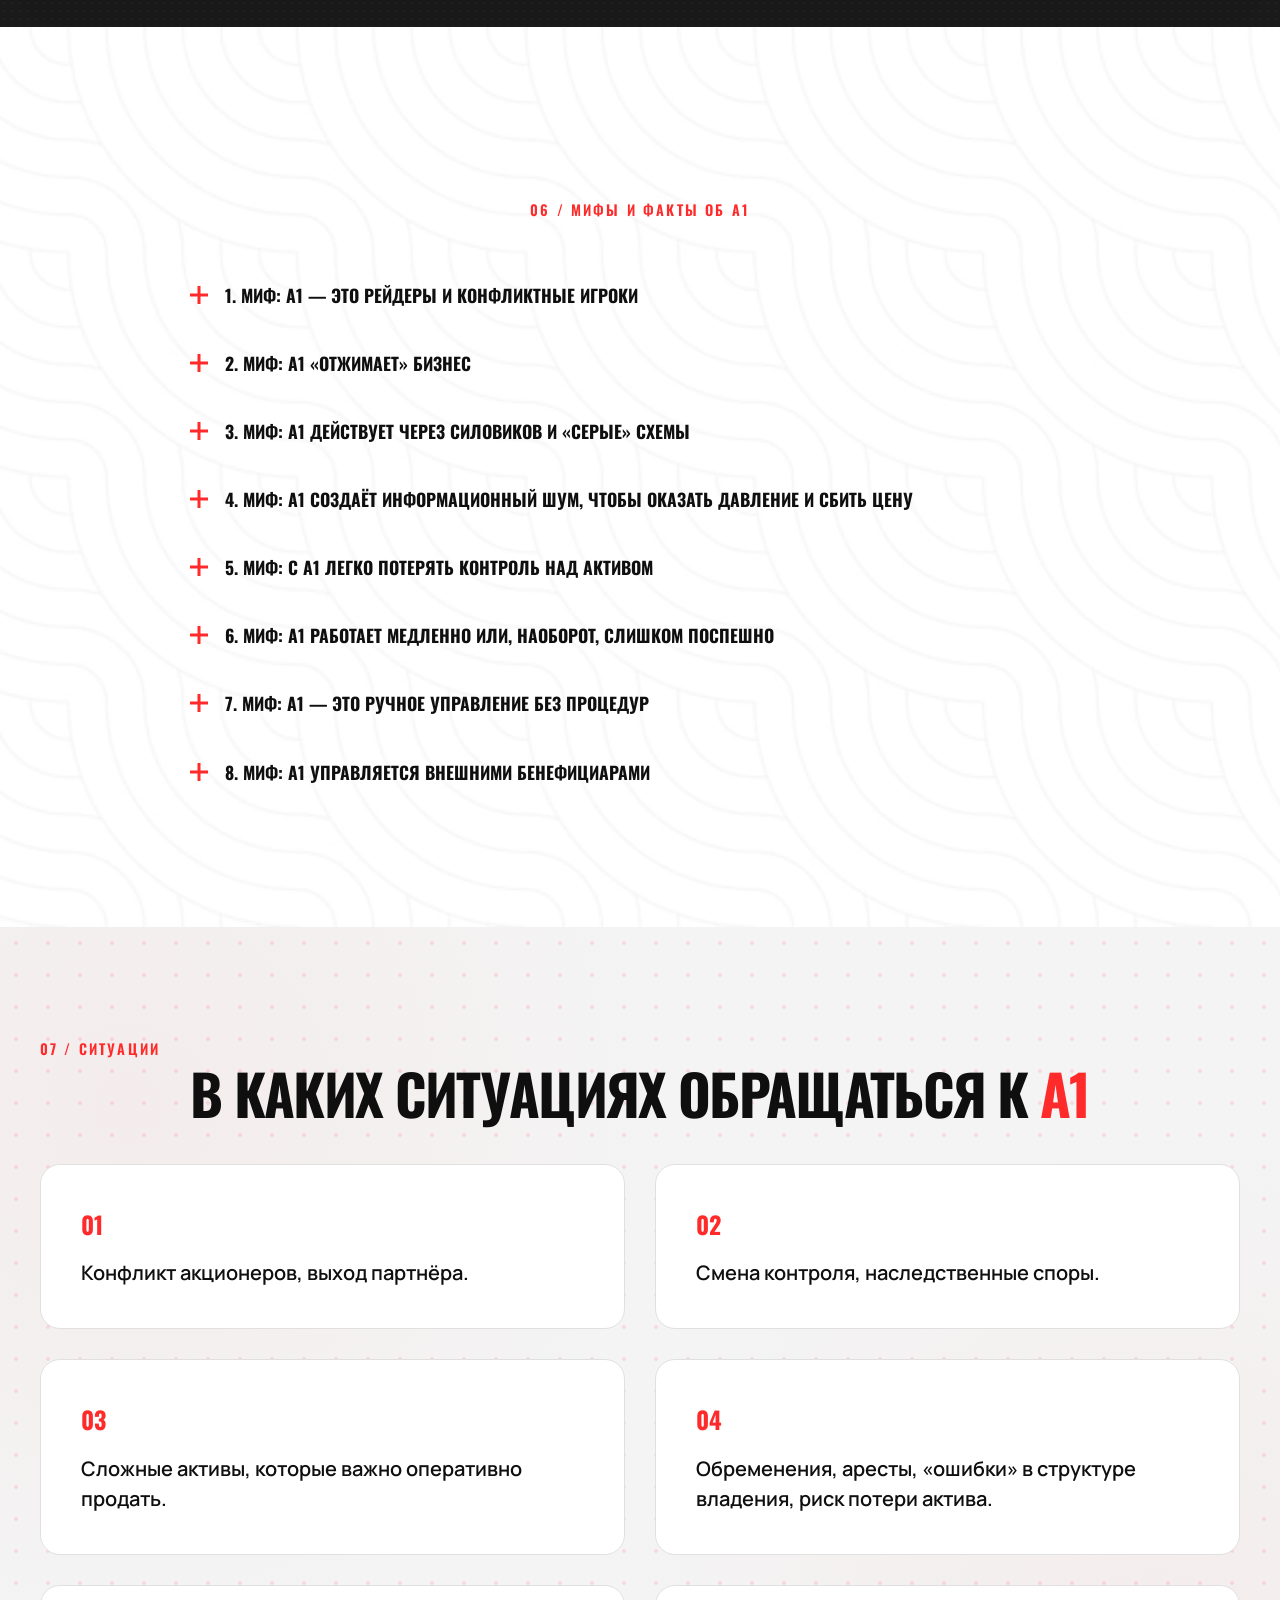
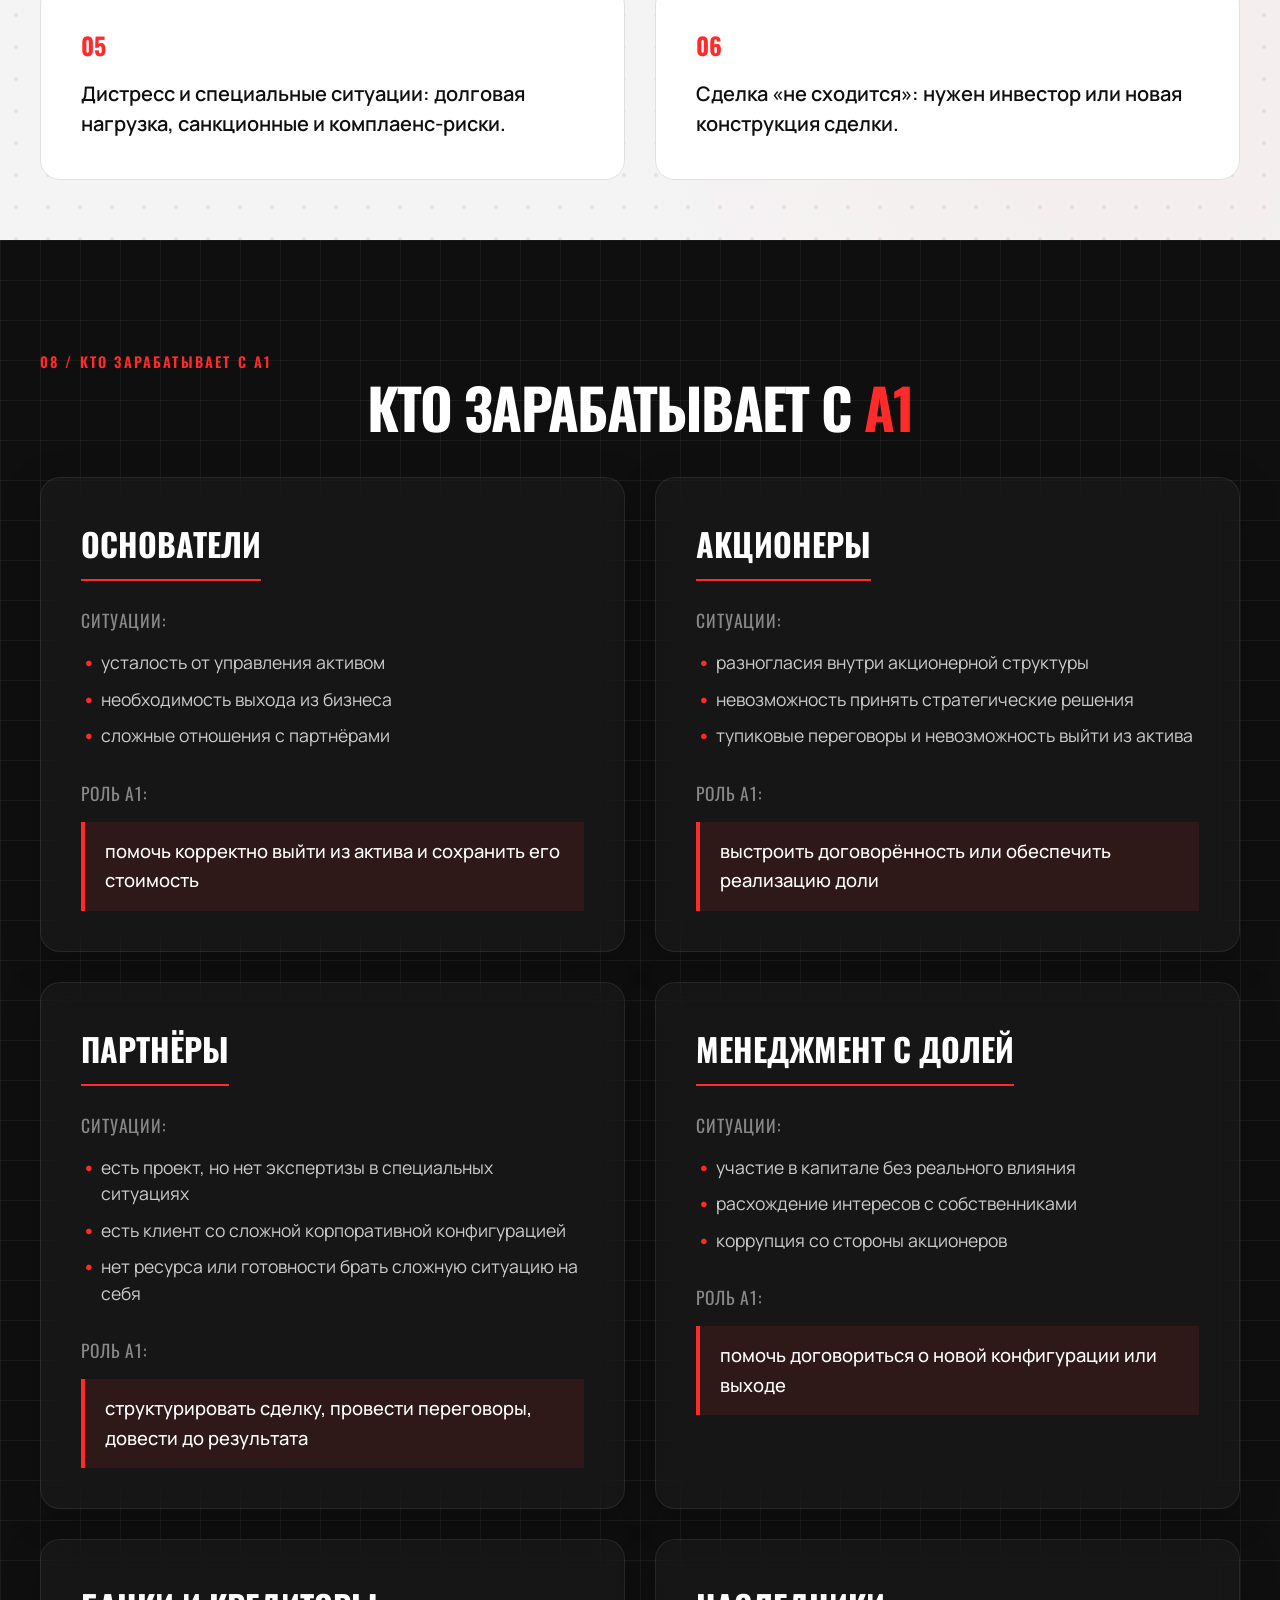
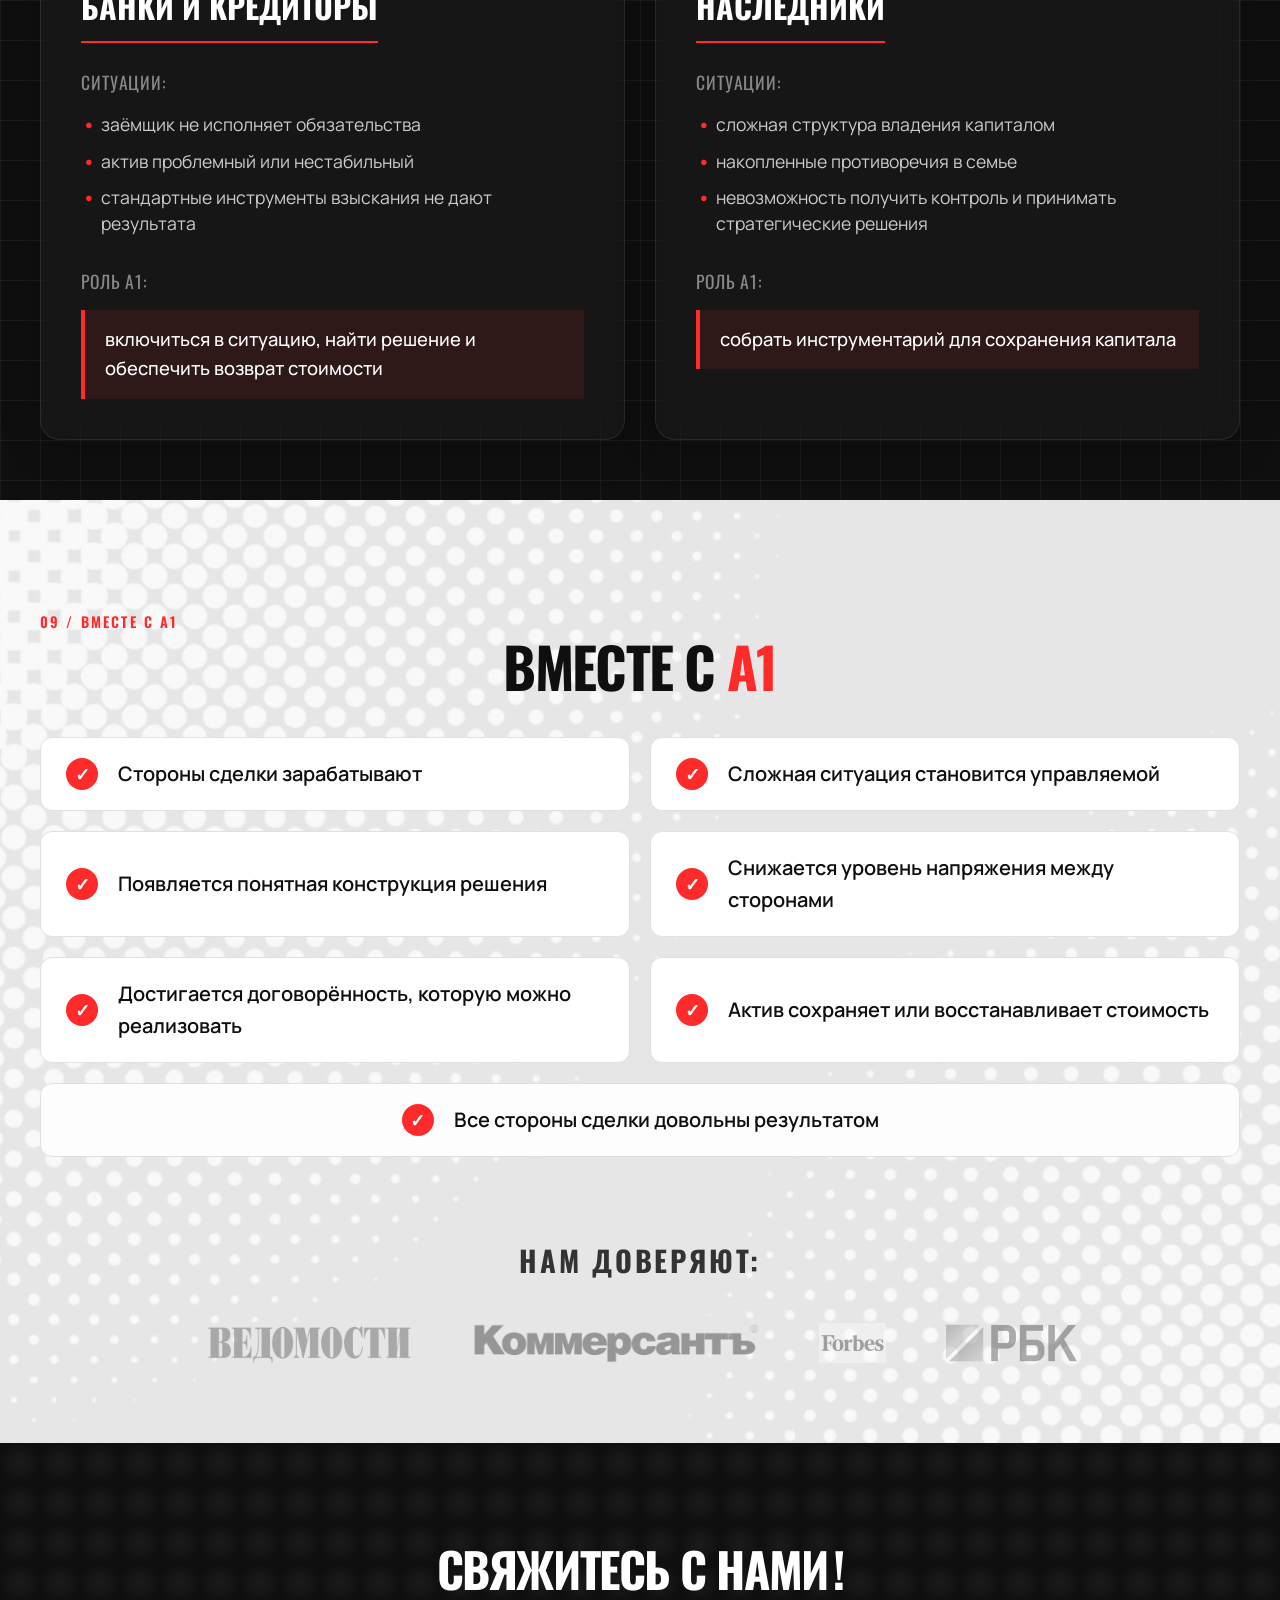
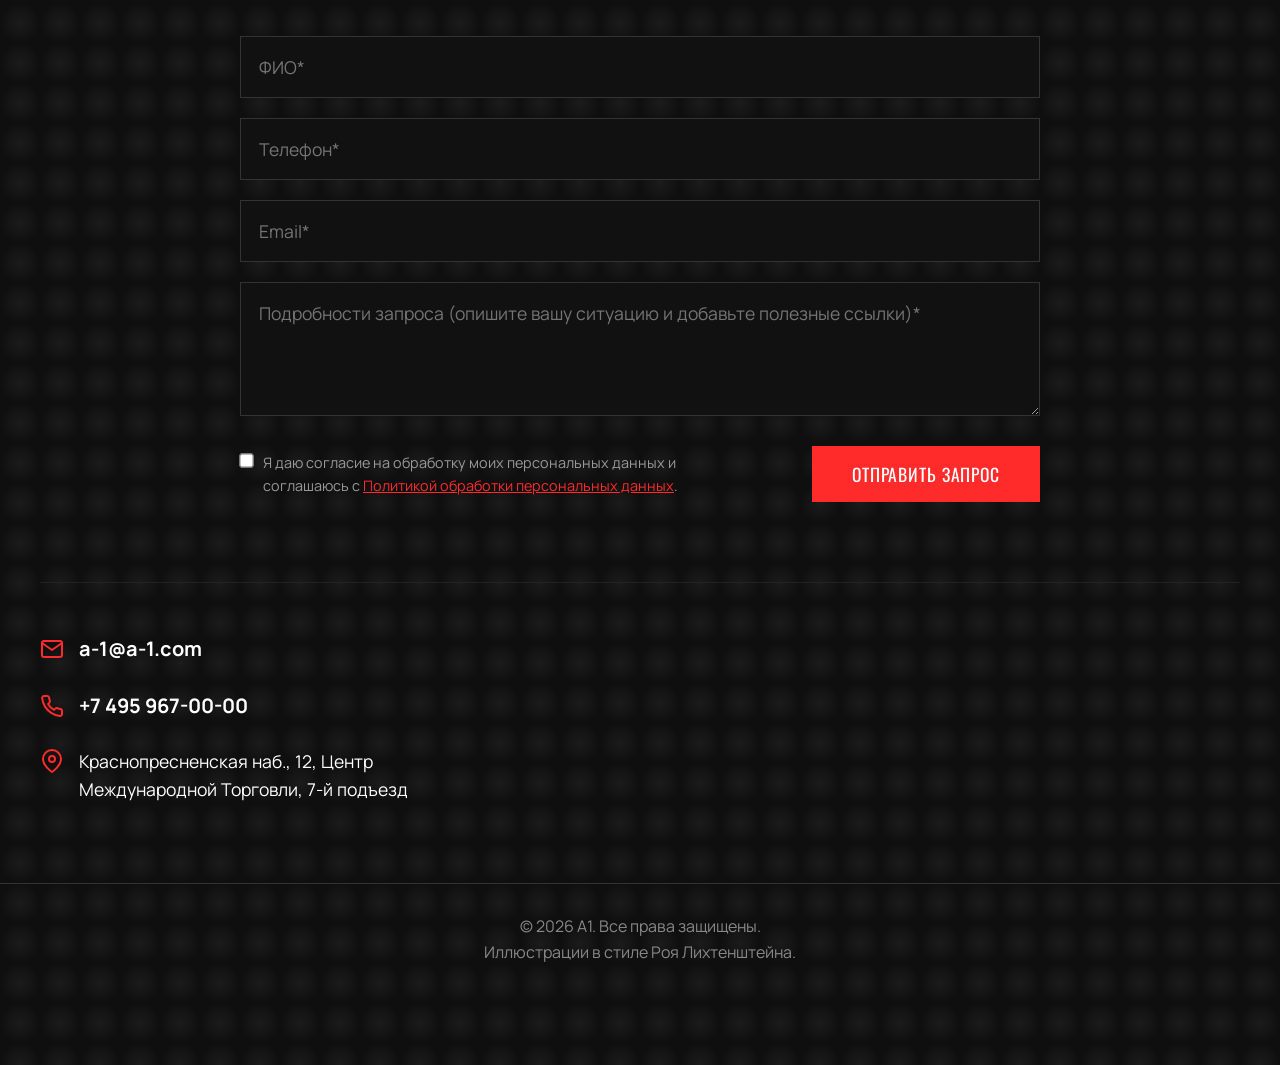
==== commit fd7510ae: "Ensure_symmetrical_120px_gaps_for_code_section_on_desktop" ====
--- a/index.html
+++ b/index.html
@@ -17,7 +17,7 @@
     <link href="https://unpkg.com/aos@2.3.1/dist/aos.css" rel="stylesheet">
 
     <!-- Custom Styles -->
-    <link rel="stylesheet" href="style.css?v=11.4">
+    <link rel="stylesheet" href="style.css?v=11.5">
     
     <!-- Favicon -->
     <link rel="icon" href="data:,">
--- a/style.css
+++ b/style.css
@@ -1129,11 +1129,12 @@
 /* Code Layout */
 .code-section {
     padding: 120px 0 !important;
+    height: 100vh !important;
     min-height: 100vh !important;
     display: flex !important;
-    align-items: flex-start !important;
+    align-items: stretch !important;
+    overflow: hidden !important;
     position: relative;
-    overflow: visible !important;
 }
 
 .code-layout {
@@ -1141,7 +1142,8 @@
     grid-template-columns: 1fr 1.5fr;
     gap: 0 80px;
     width: 100%;
-    align-items: flex-start;
+    height: 100%;
+    align-items: stretch;
 }
 
 .code-layout .section-label {
@@ -1150,12 +1152,12 @@
 }
 
 .code-sidebar {
-    position: sticky;
-    top: 20px;
     display: flex;
     flex-direction: column;
-    gap: 20px; /* Reduced gap to bring title closer to image */
+    gap: 20px;
     text-align: center;
+    justify-content: center;
+    height: 100%;
 }
 
 .code-main-title {
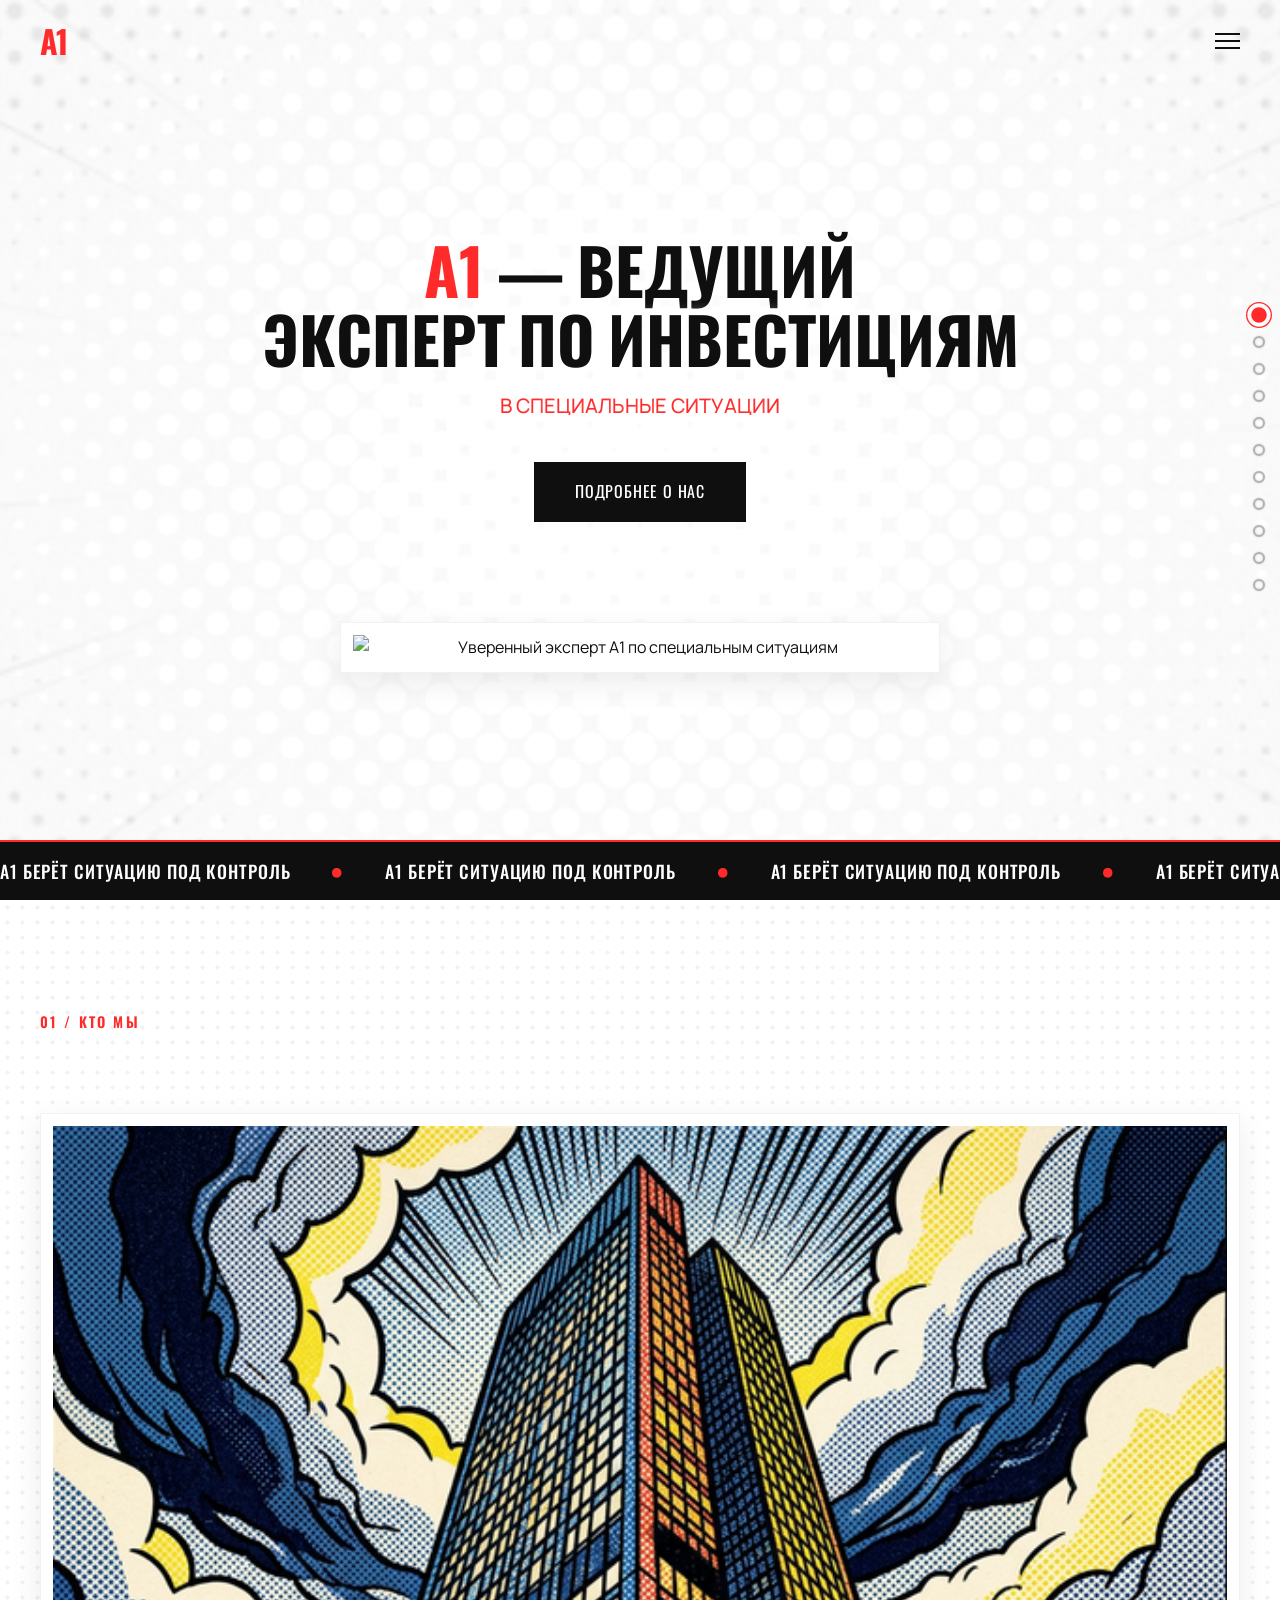
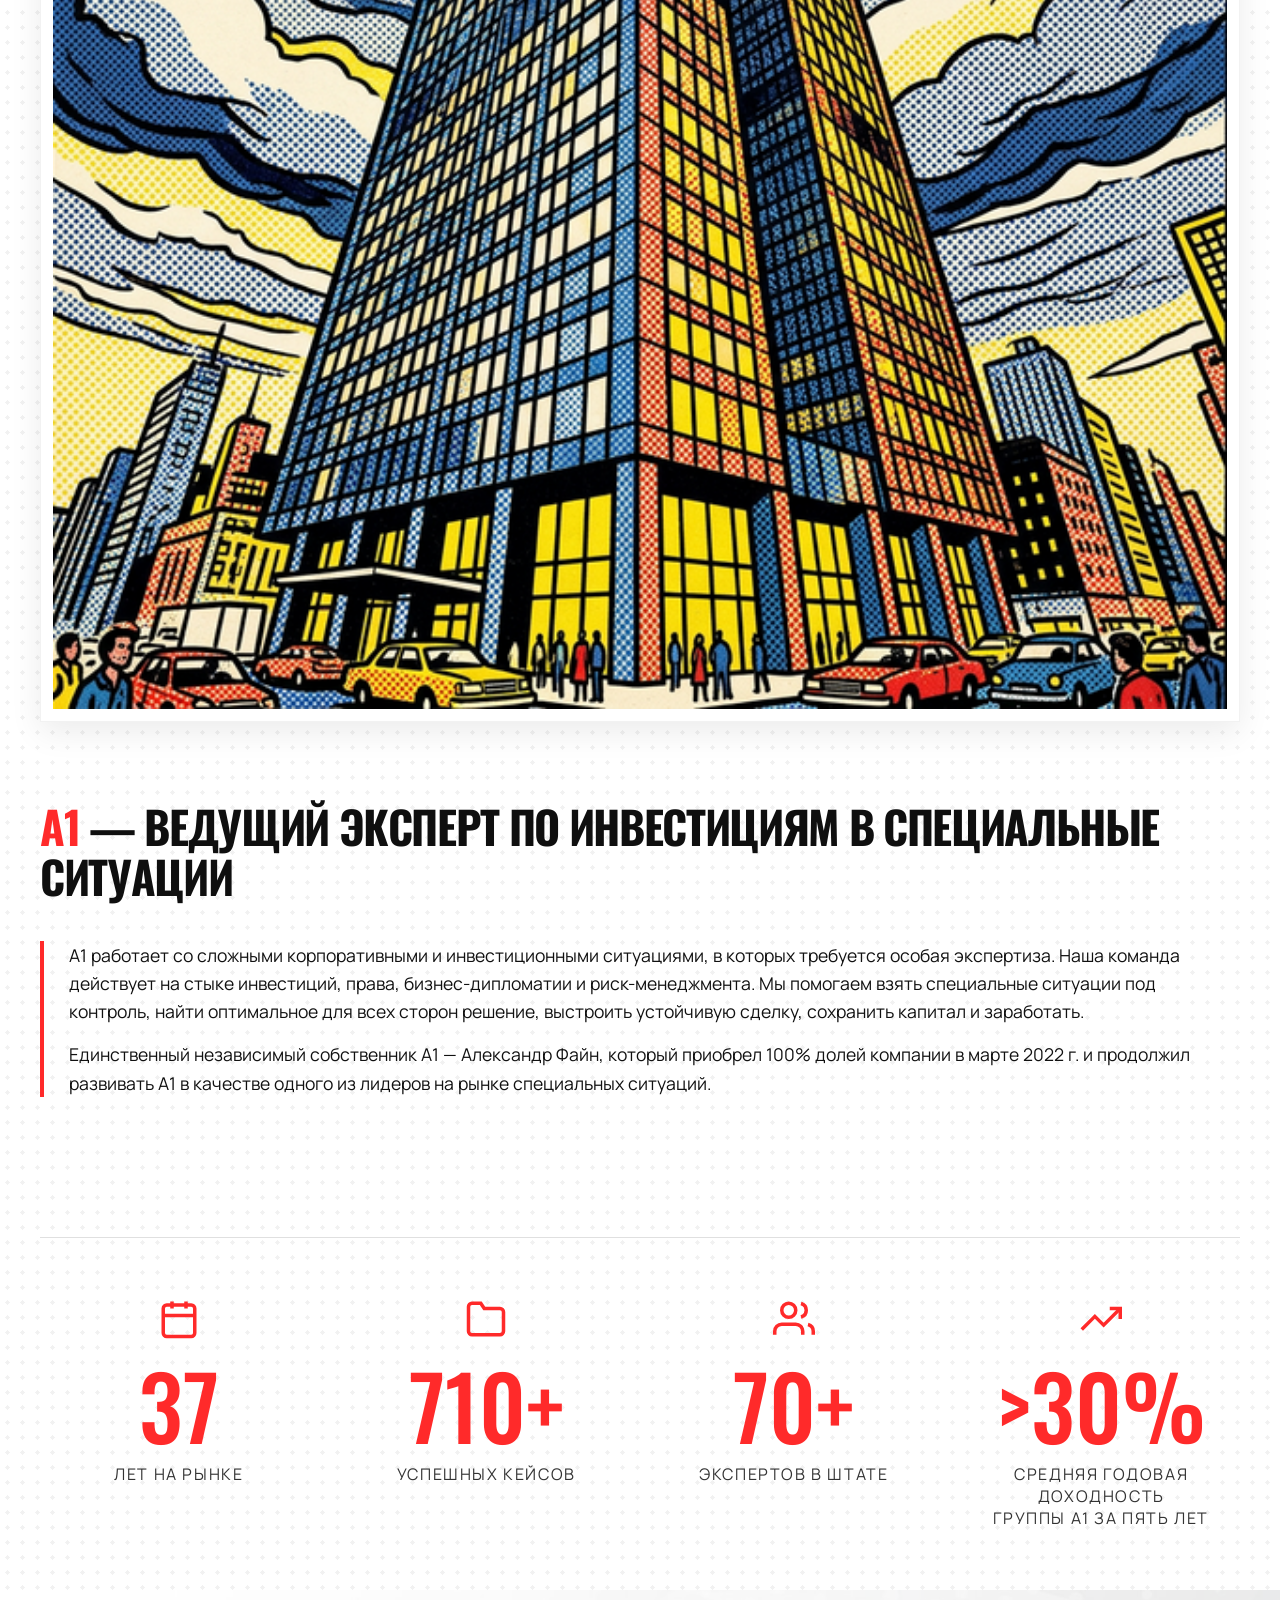
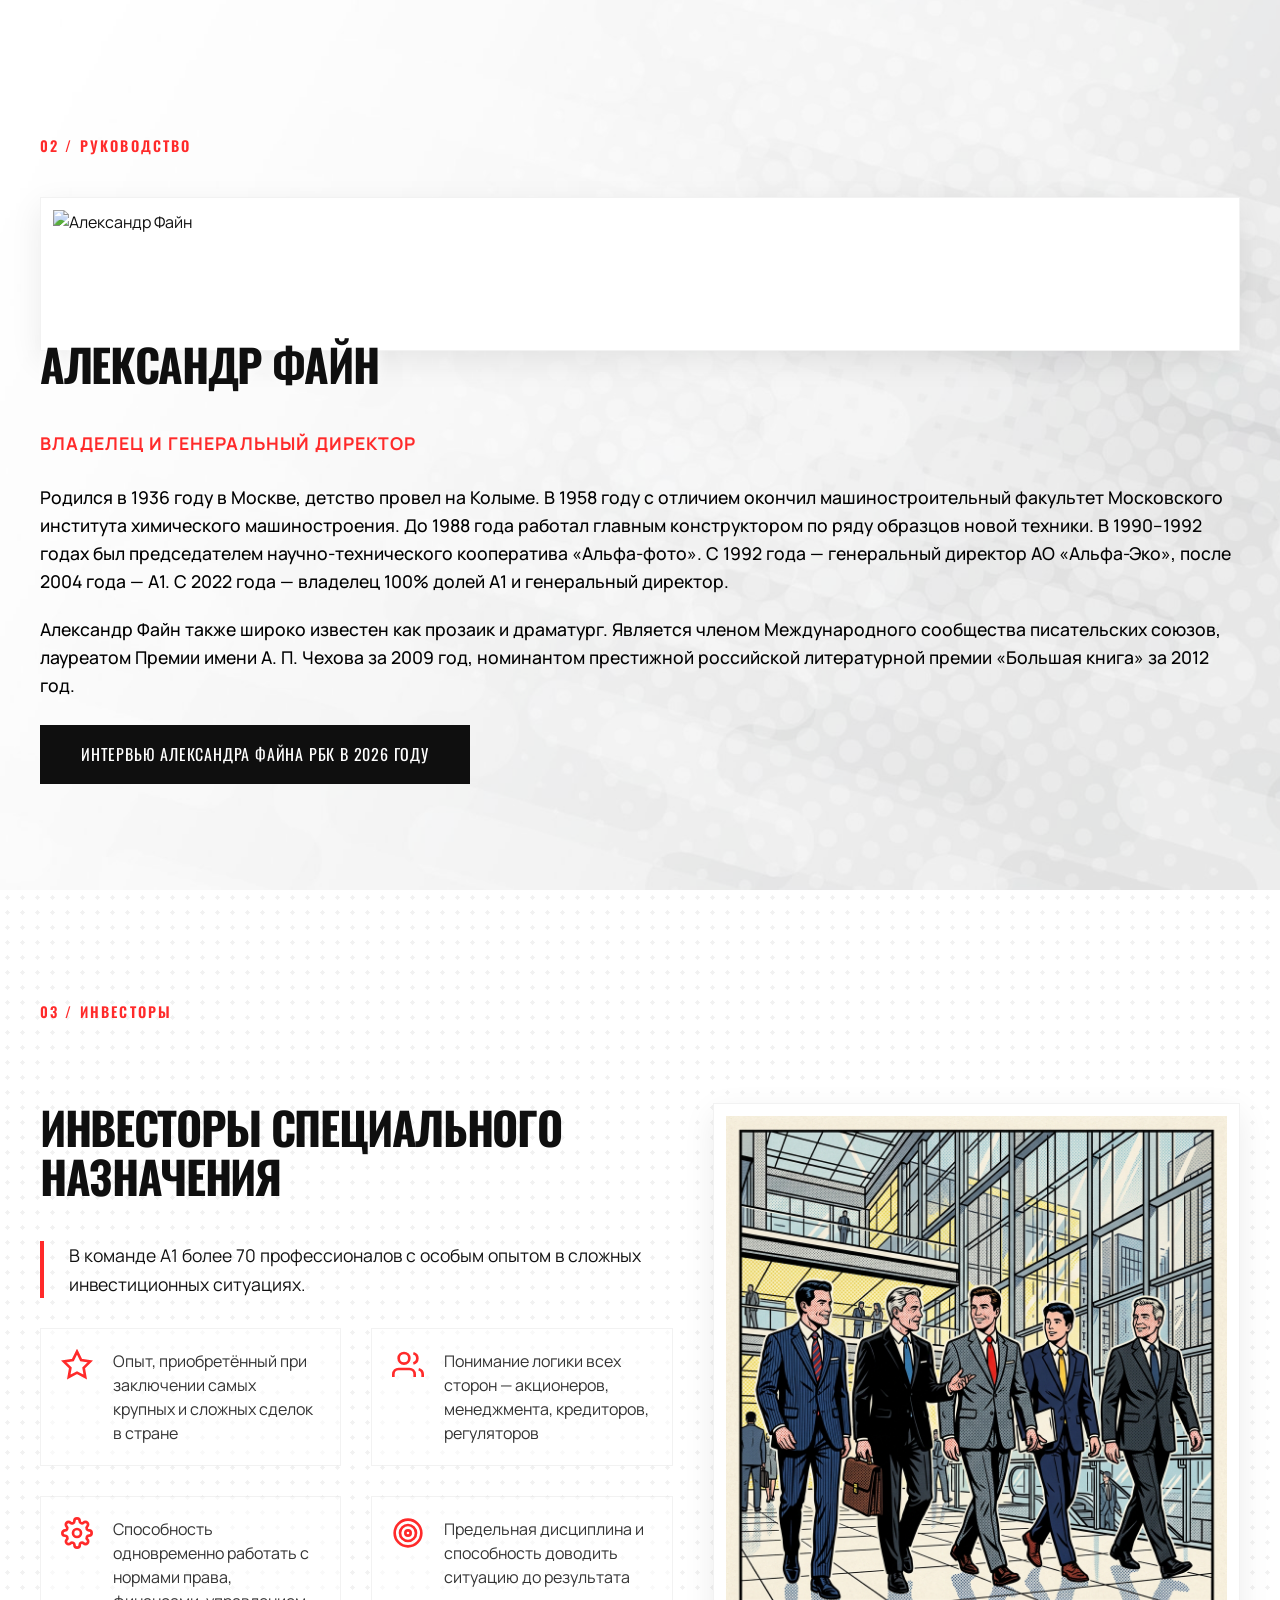
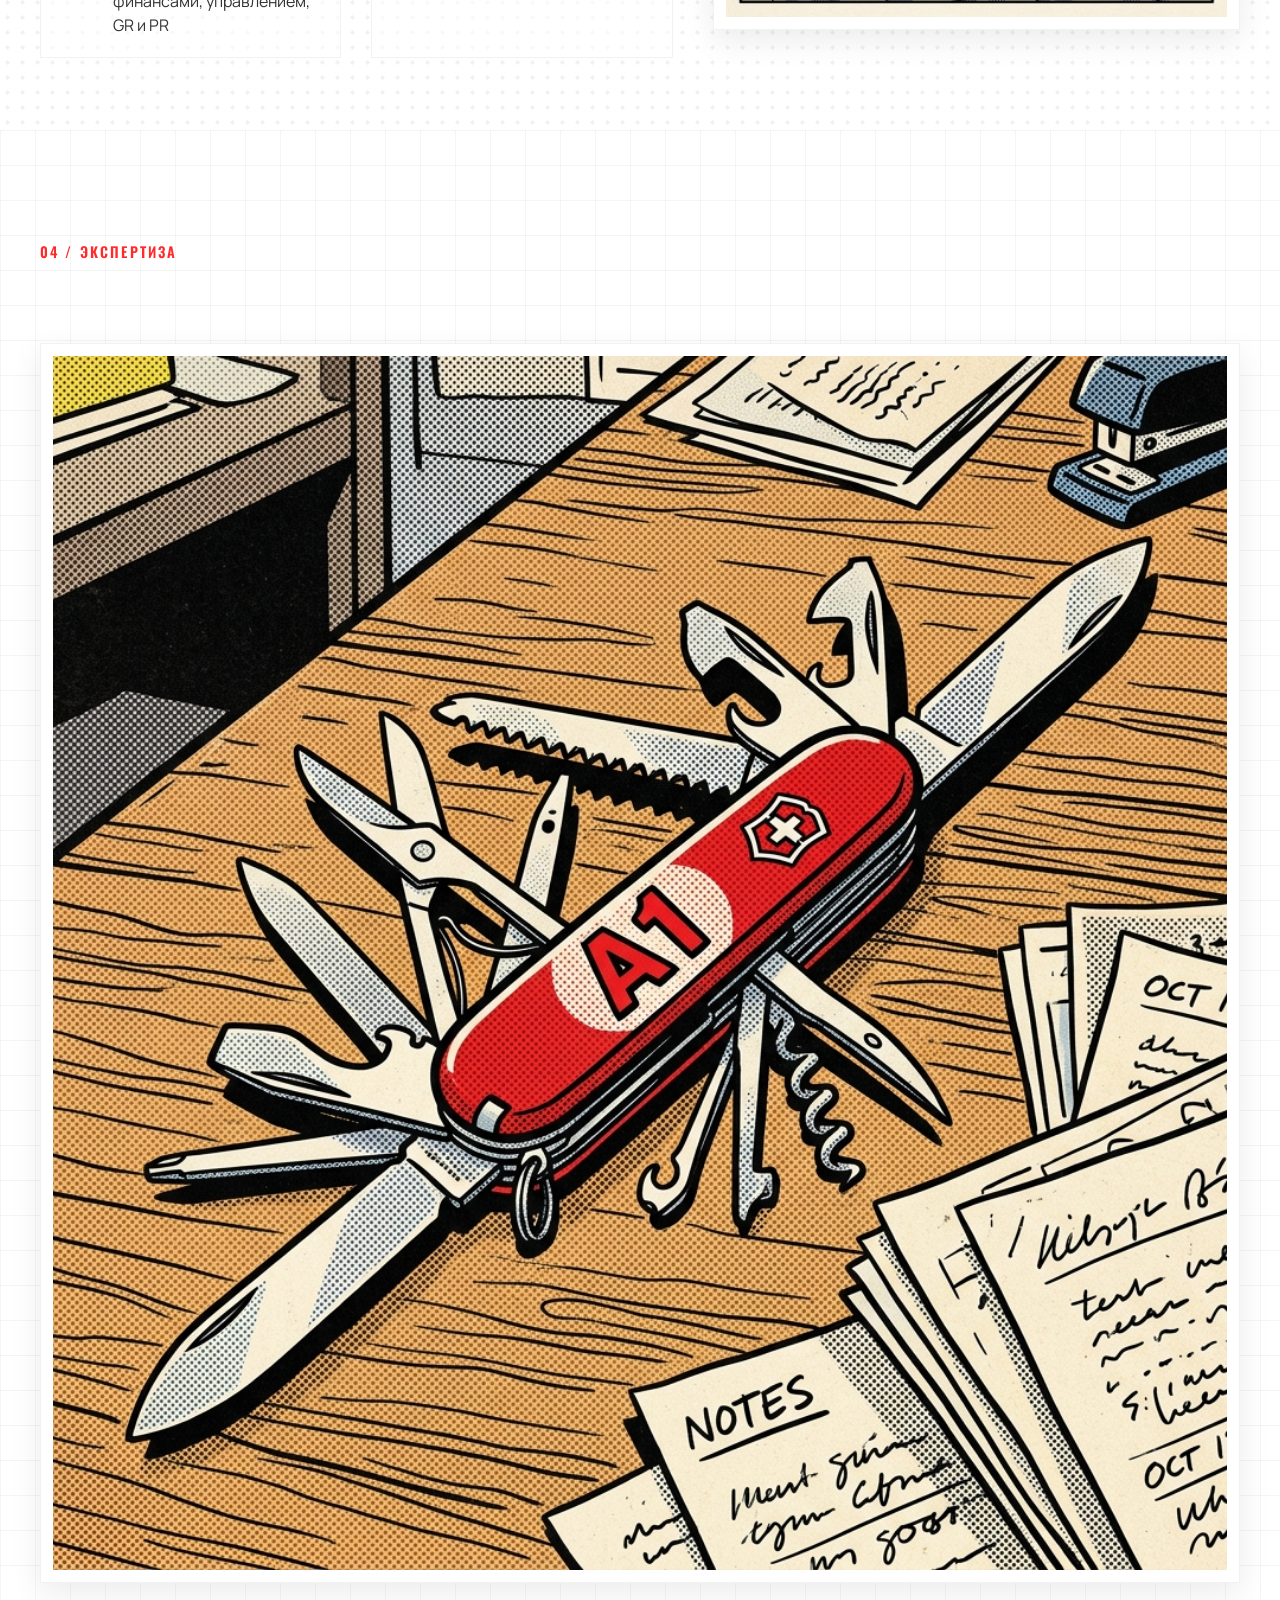
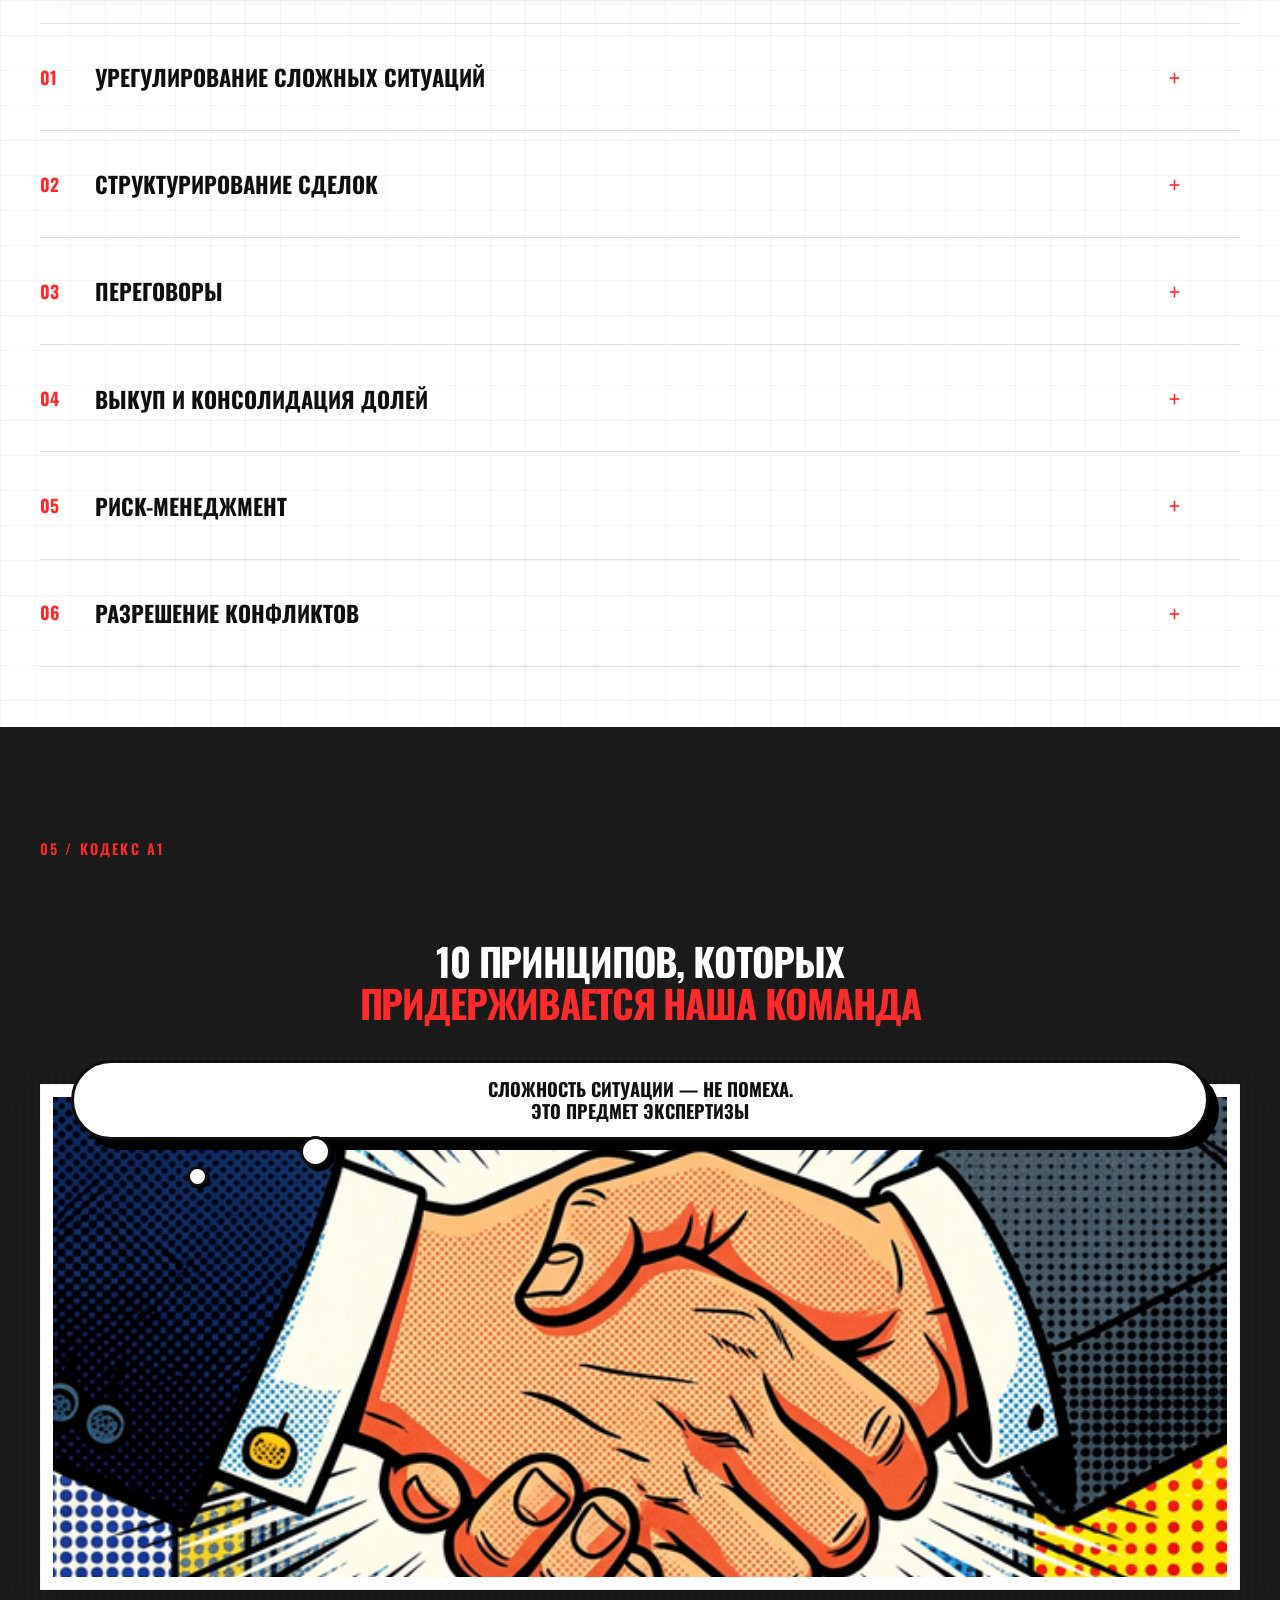
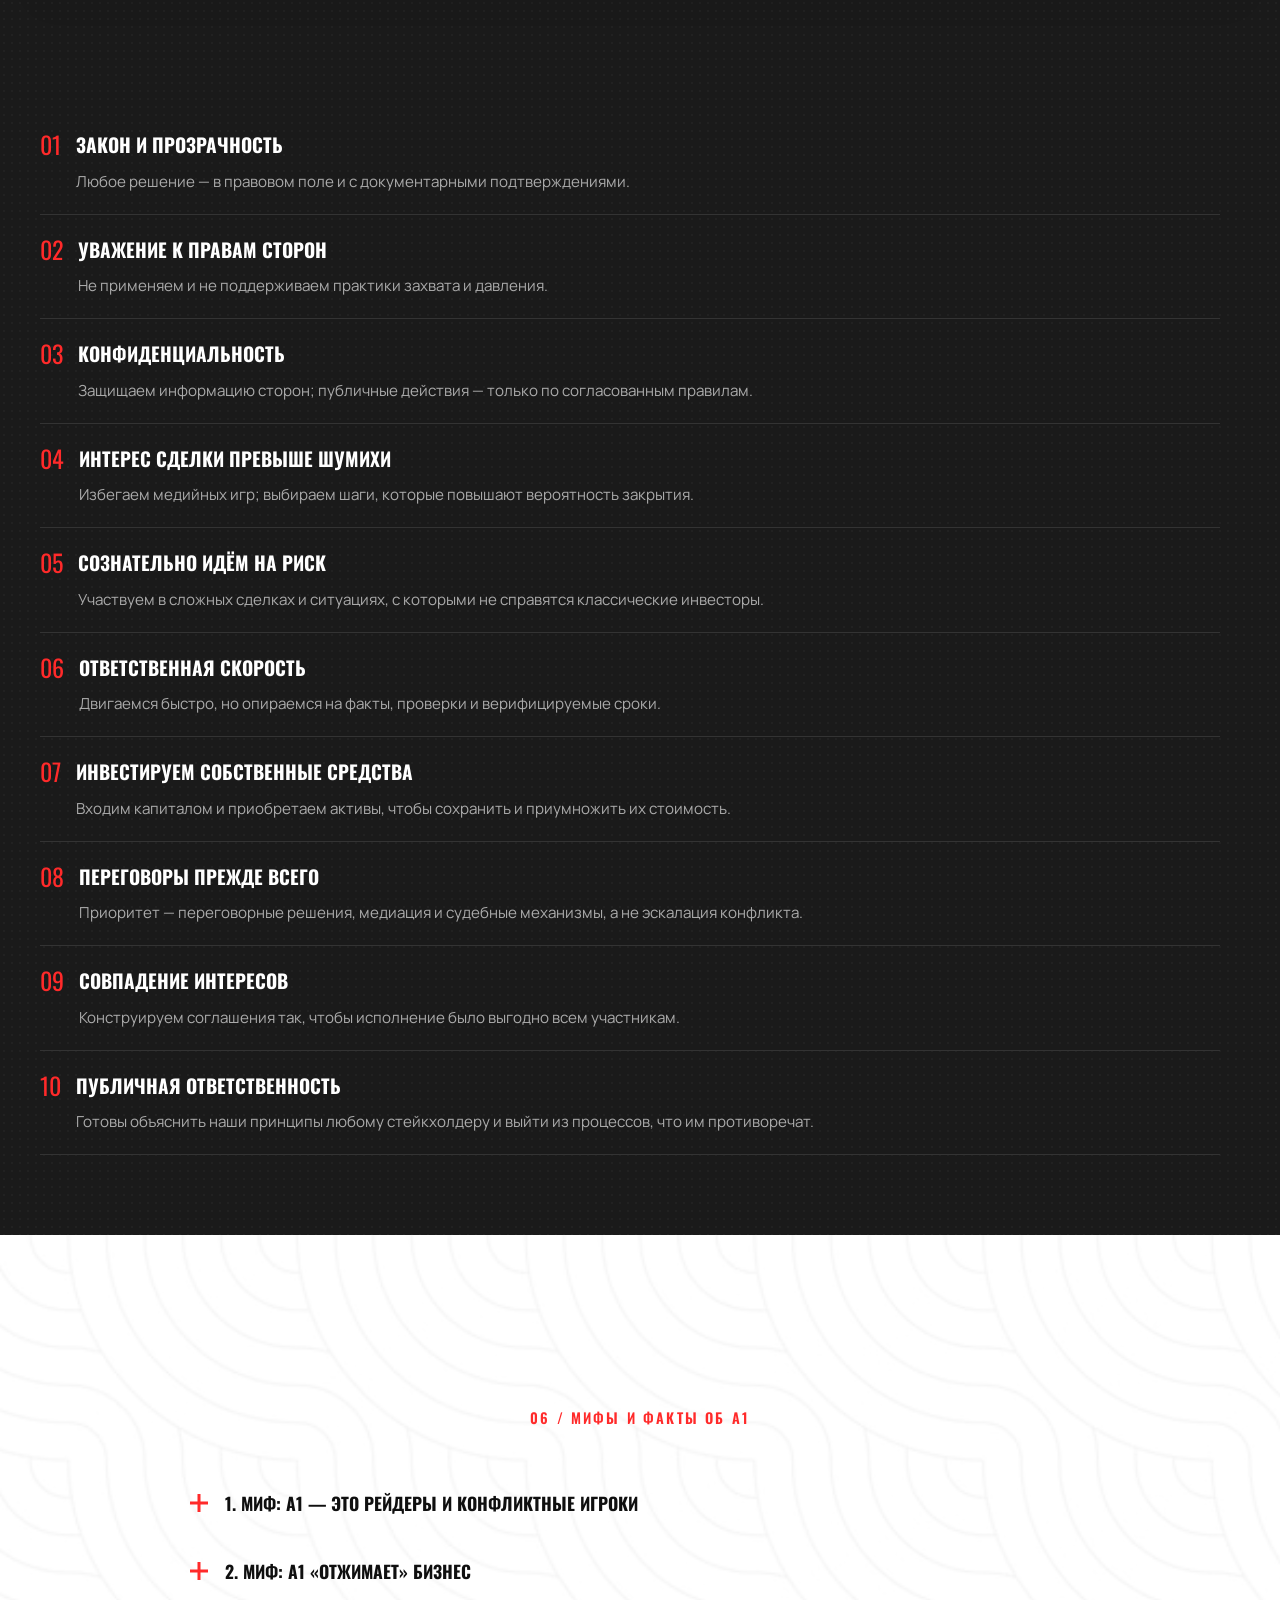
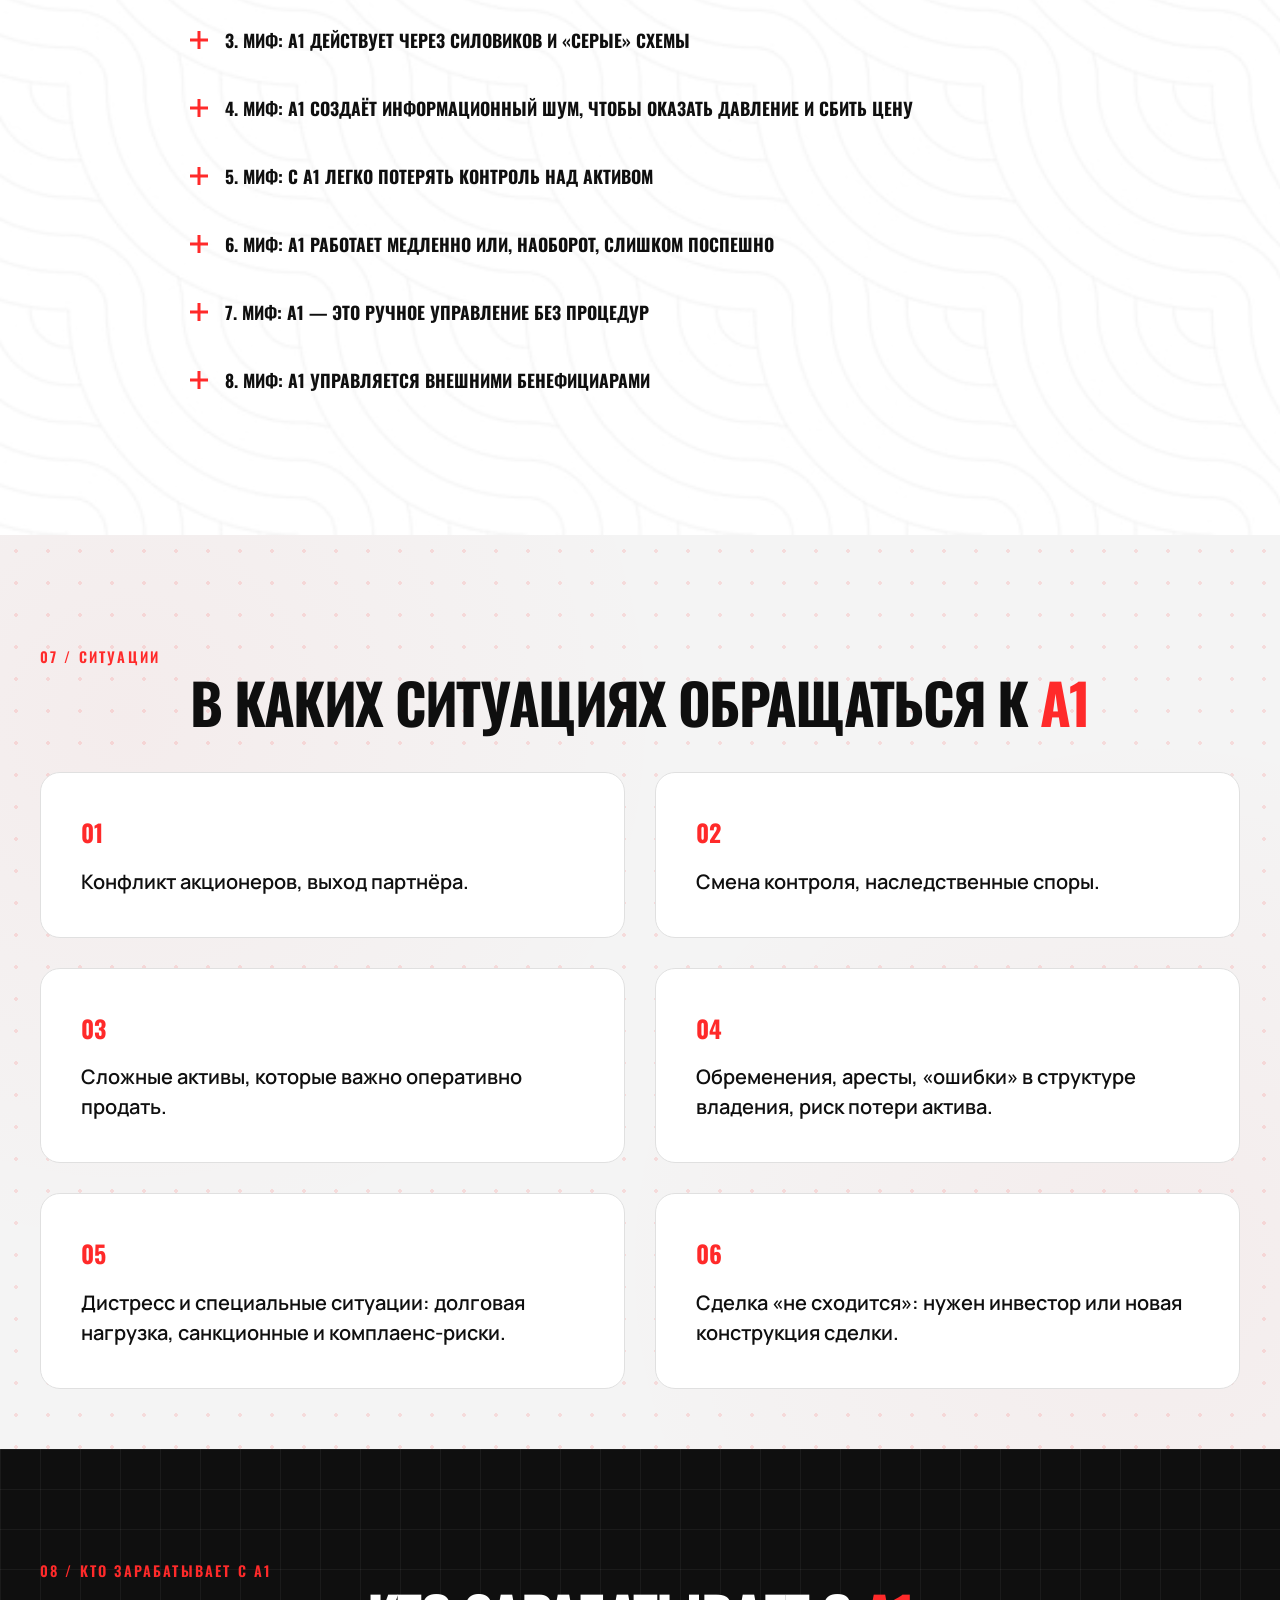
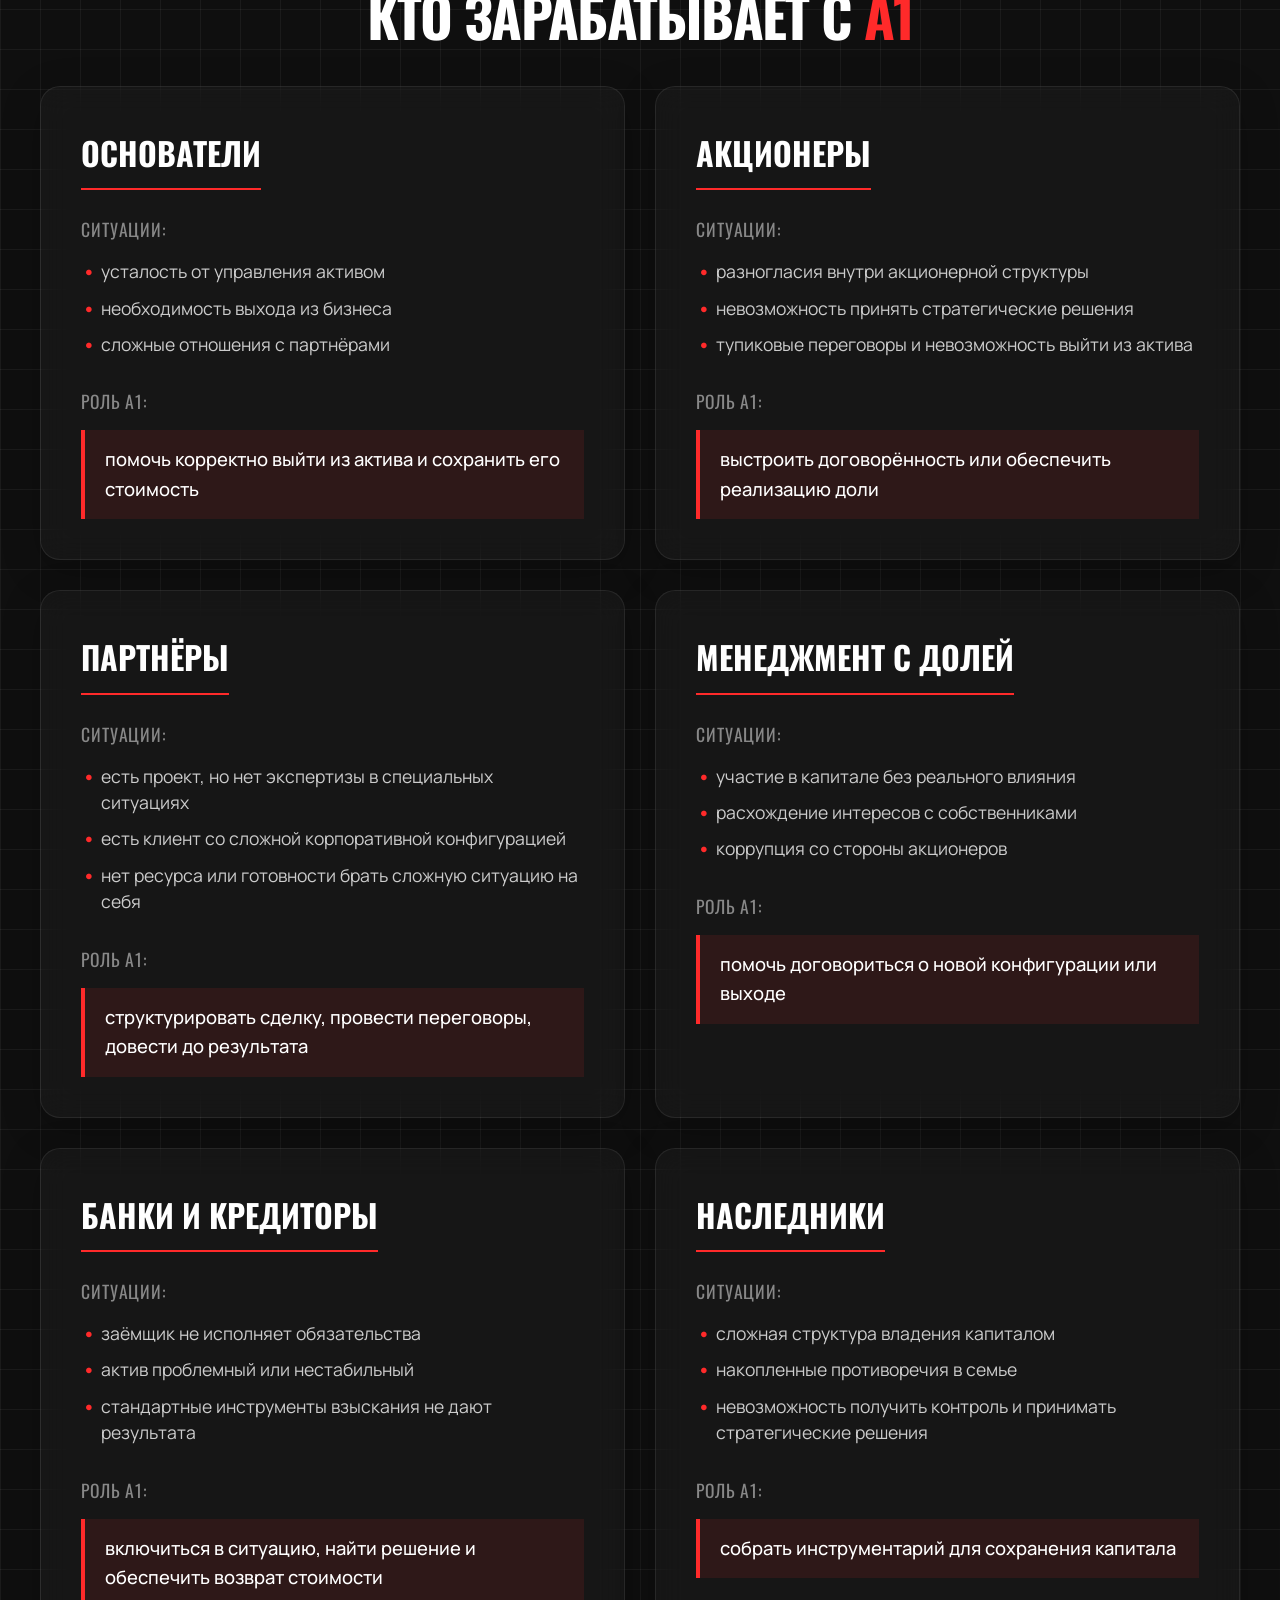
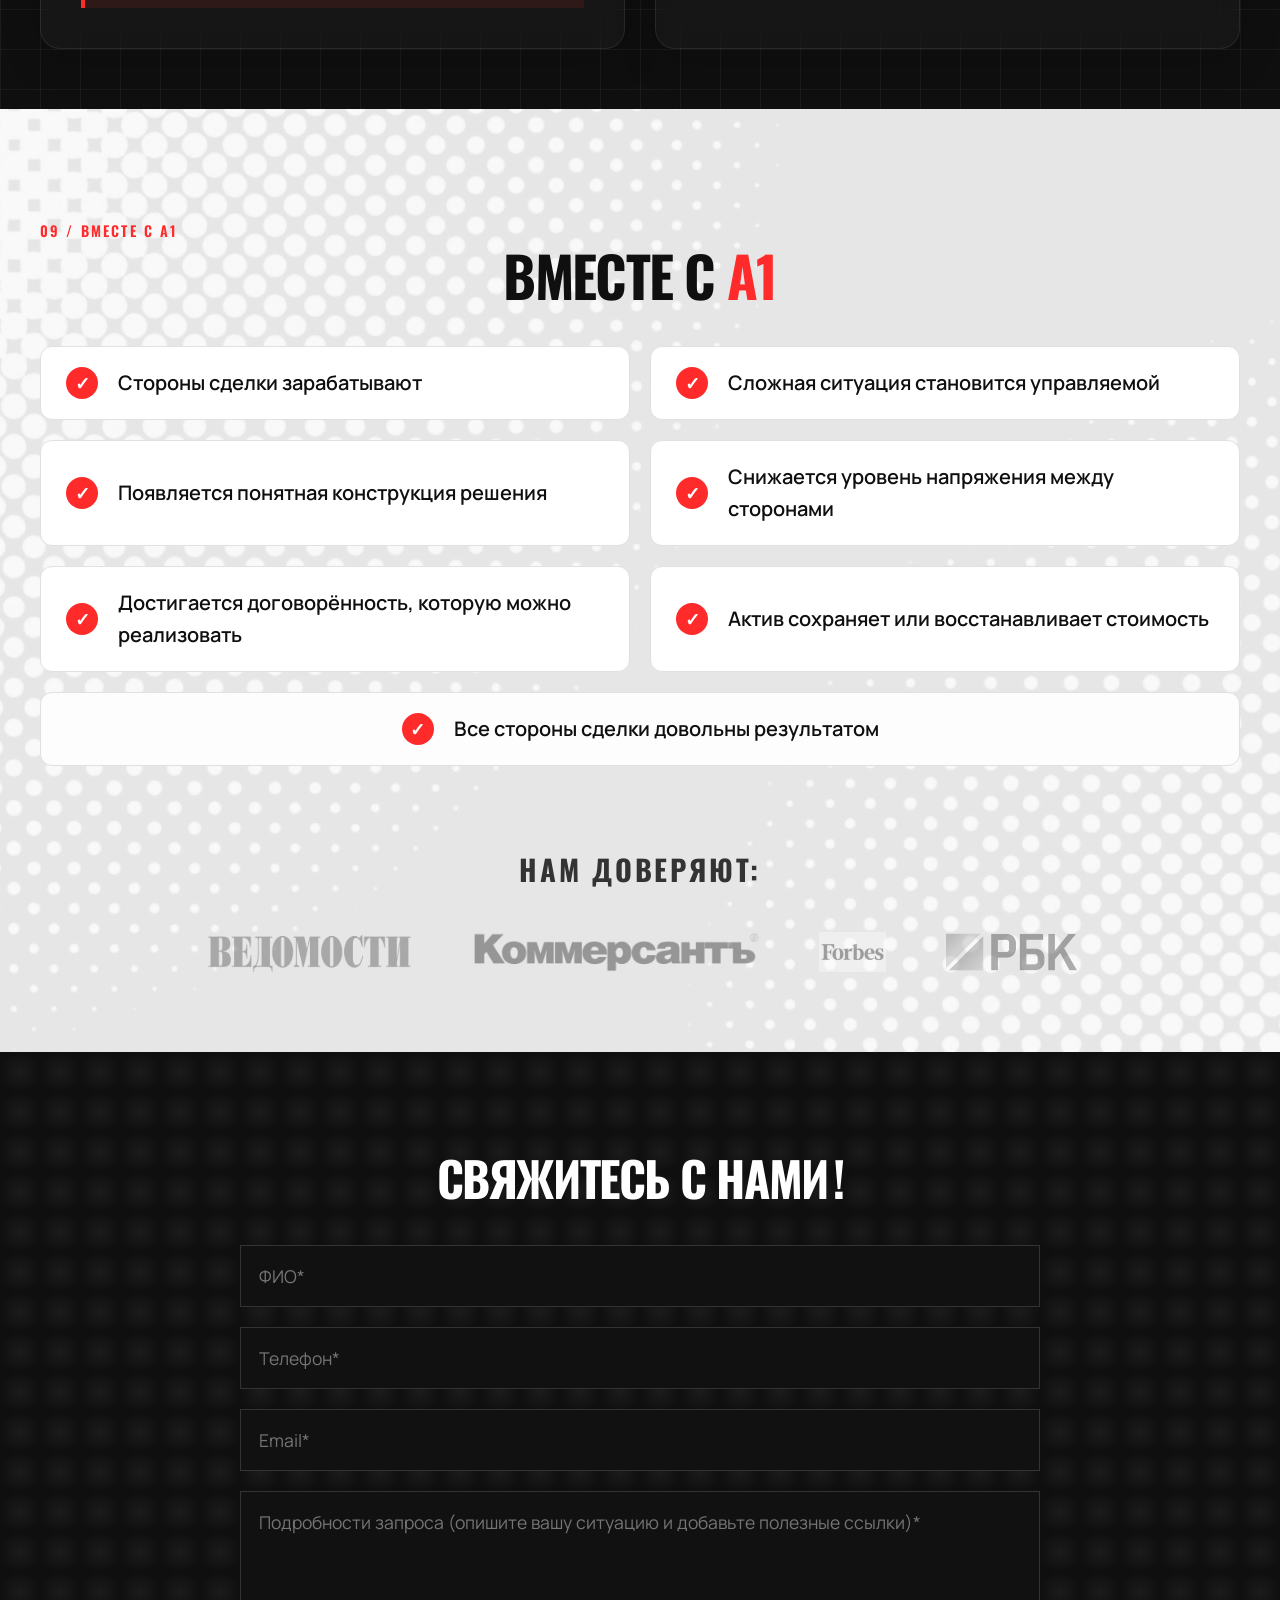
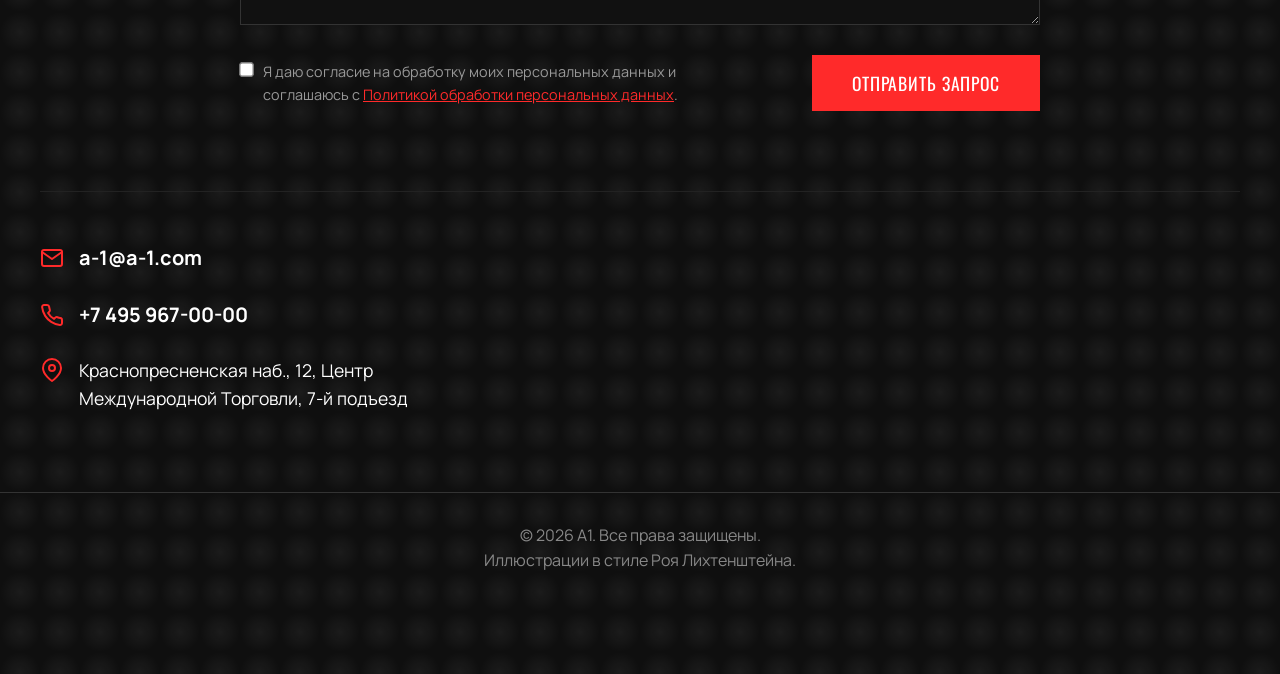
==== commit 9b13cc9e: "Fix_clipping_and_ensure_full_scroll_for_code_section" ====
--- a/index.html
+++ b/index.html
@@ -17,7 +17,7 @@
     <link href="https://unpkg.com/aos@2.3.1/dist/aos.css" rel="stylesheet">
 
     <!-- Custom Styles -->
-    <link rel="stylesheet" href="style.css?v=11.5">
+    <link rel="stylesheet" href="style.css?v=11.6">
     
     <!-- Favicon -->
     <link rel="icon" href="data:,">
--- a/style.css
+++ b/style.css
@@ -1129,11 +1129,11 @@
 /* Code Layout */
 .code-section {
     padding: 120px 0 !important;
-    height: 100vh !important;
     min-height: 100vh !important;
+    height: auto !important;
     display: flex !important;
-    align-items: stretch !important;
-    overflow: hidden !important;
+    align-items: flex-start !important;
+    overflow: visible !important;
     position: relative;
 }
 
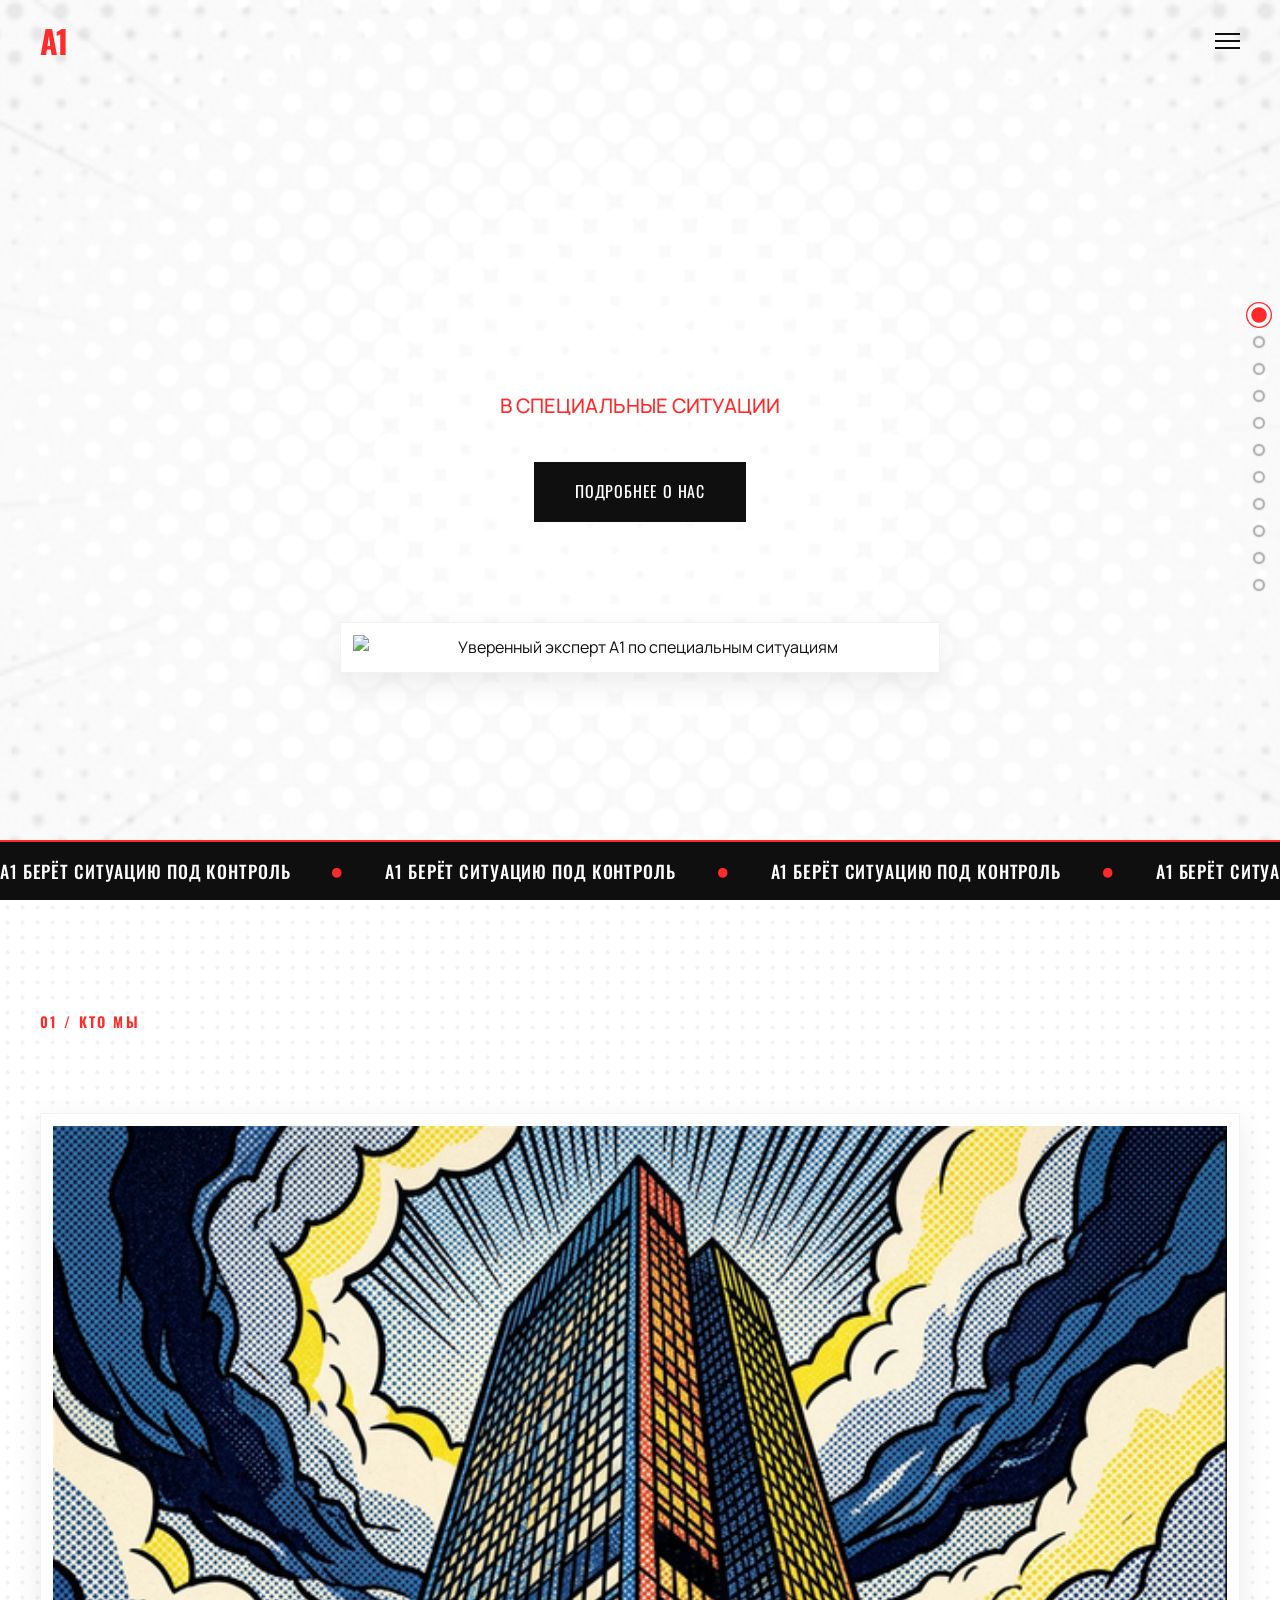
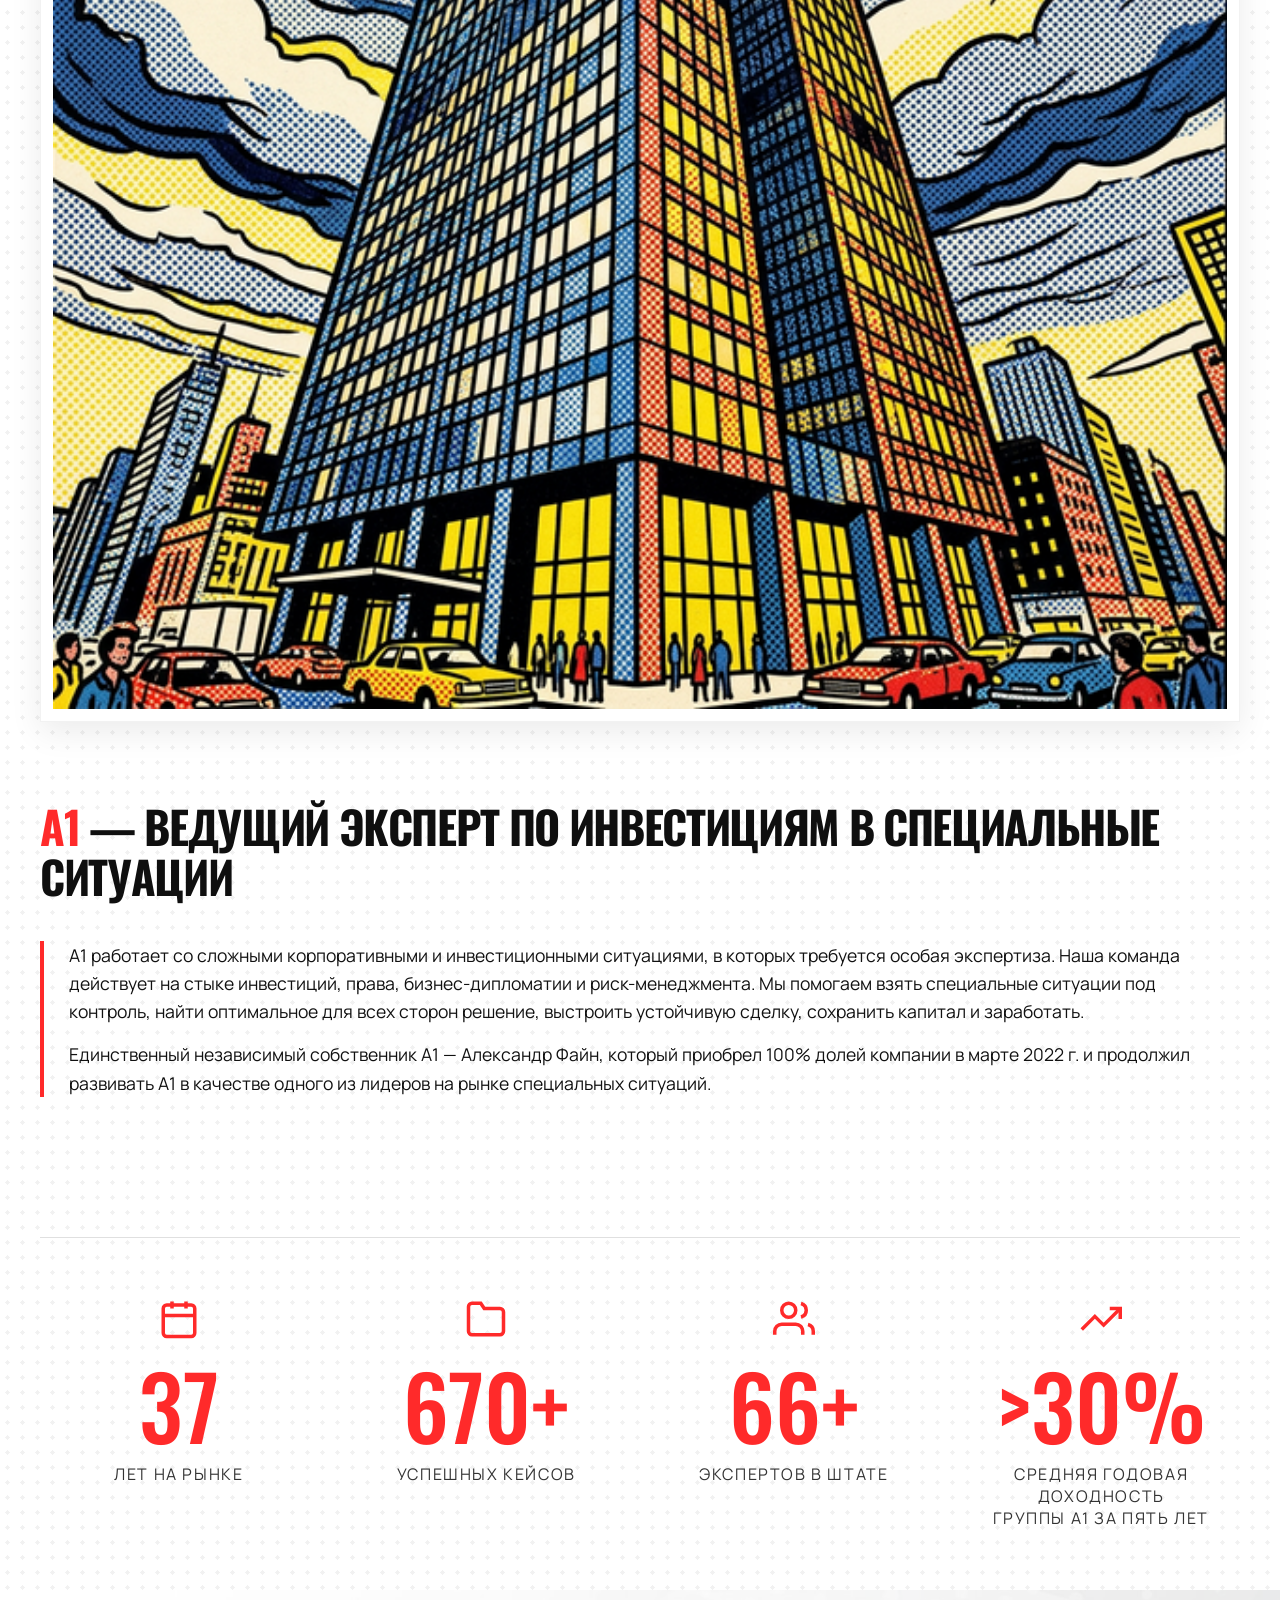
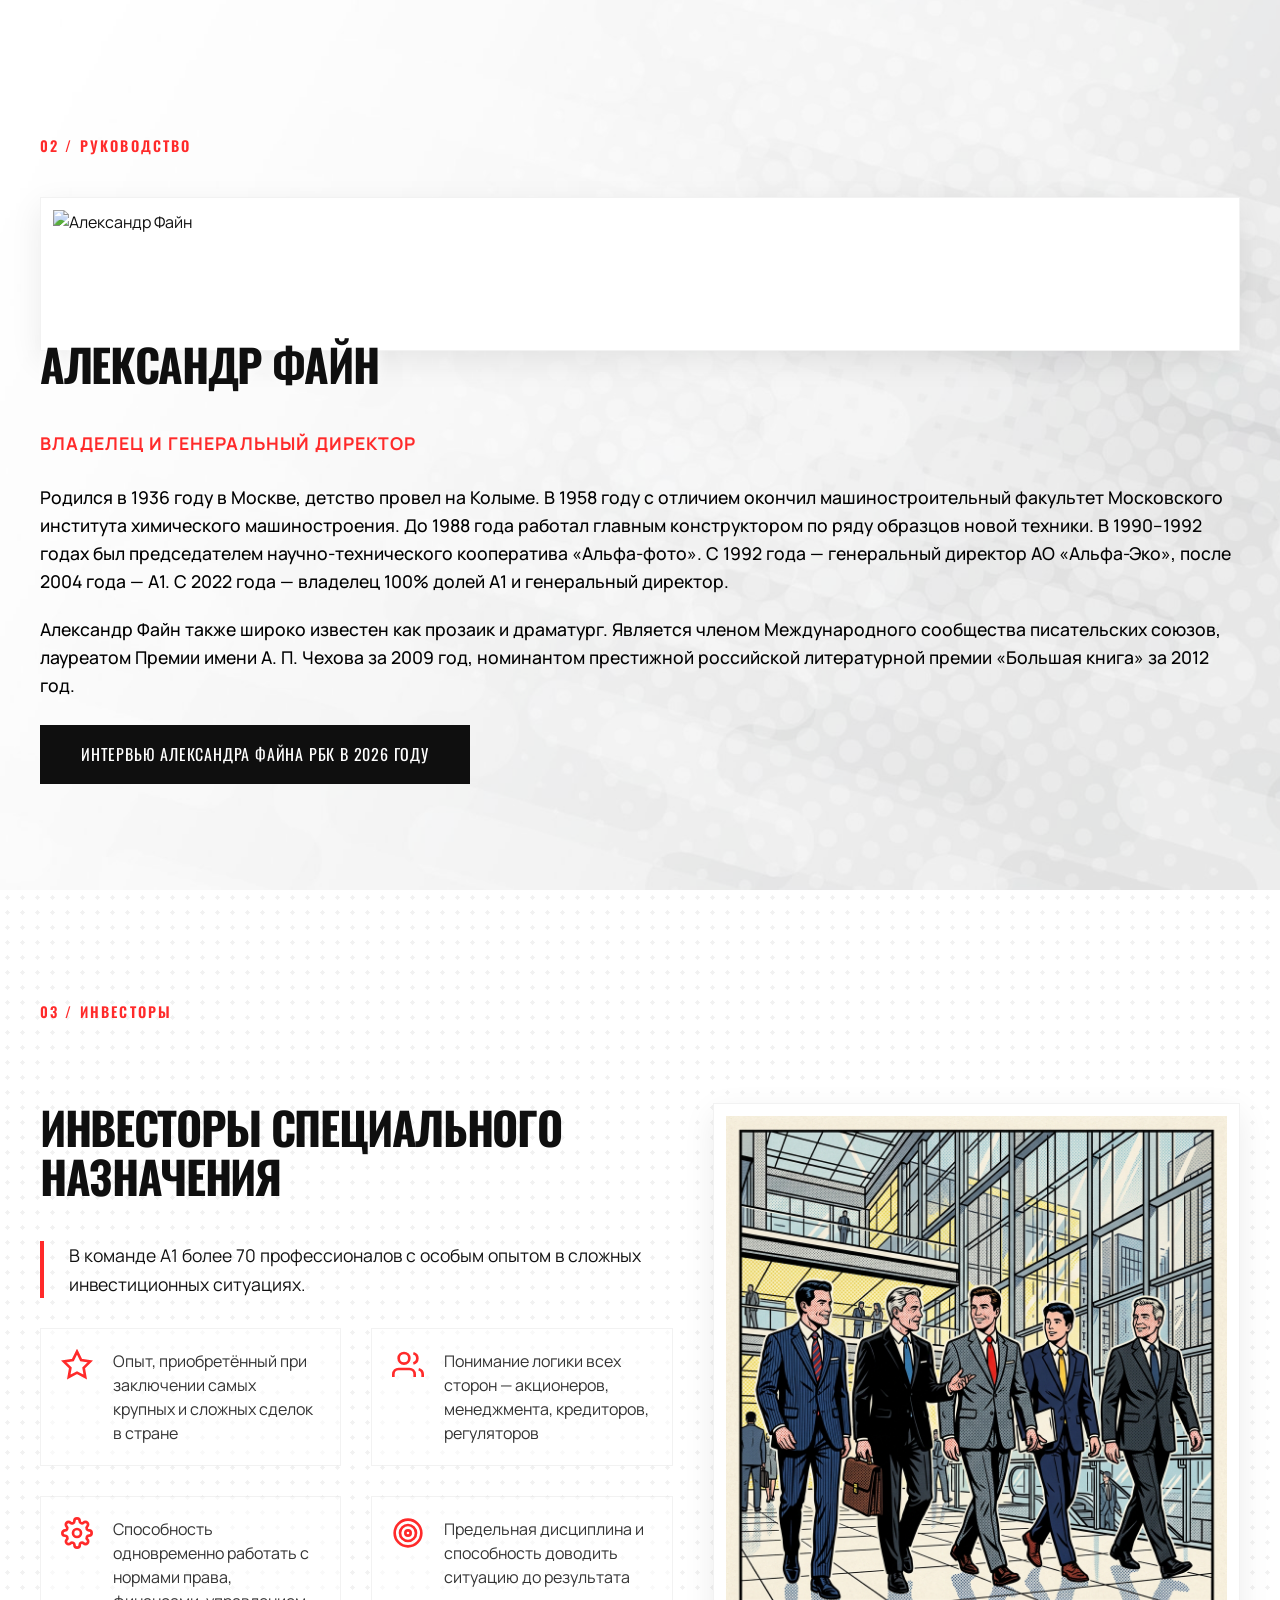
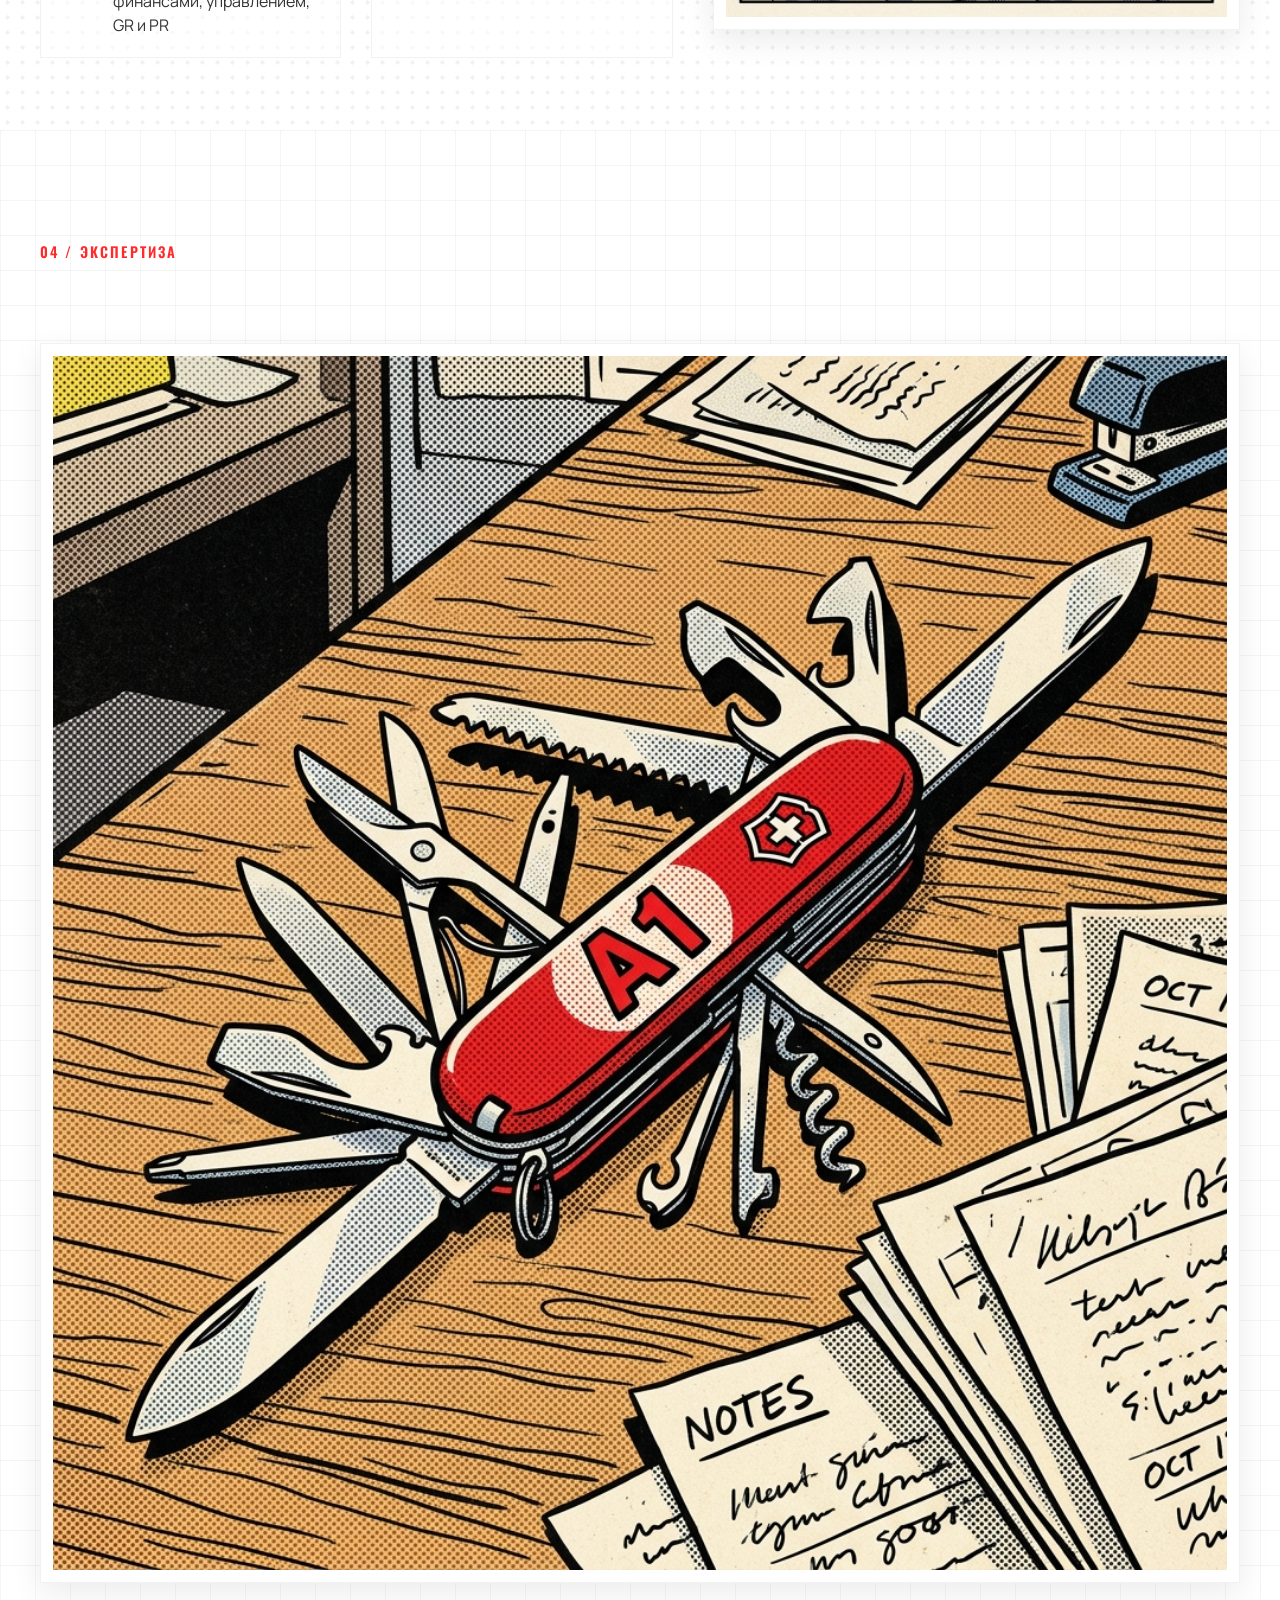
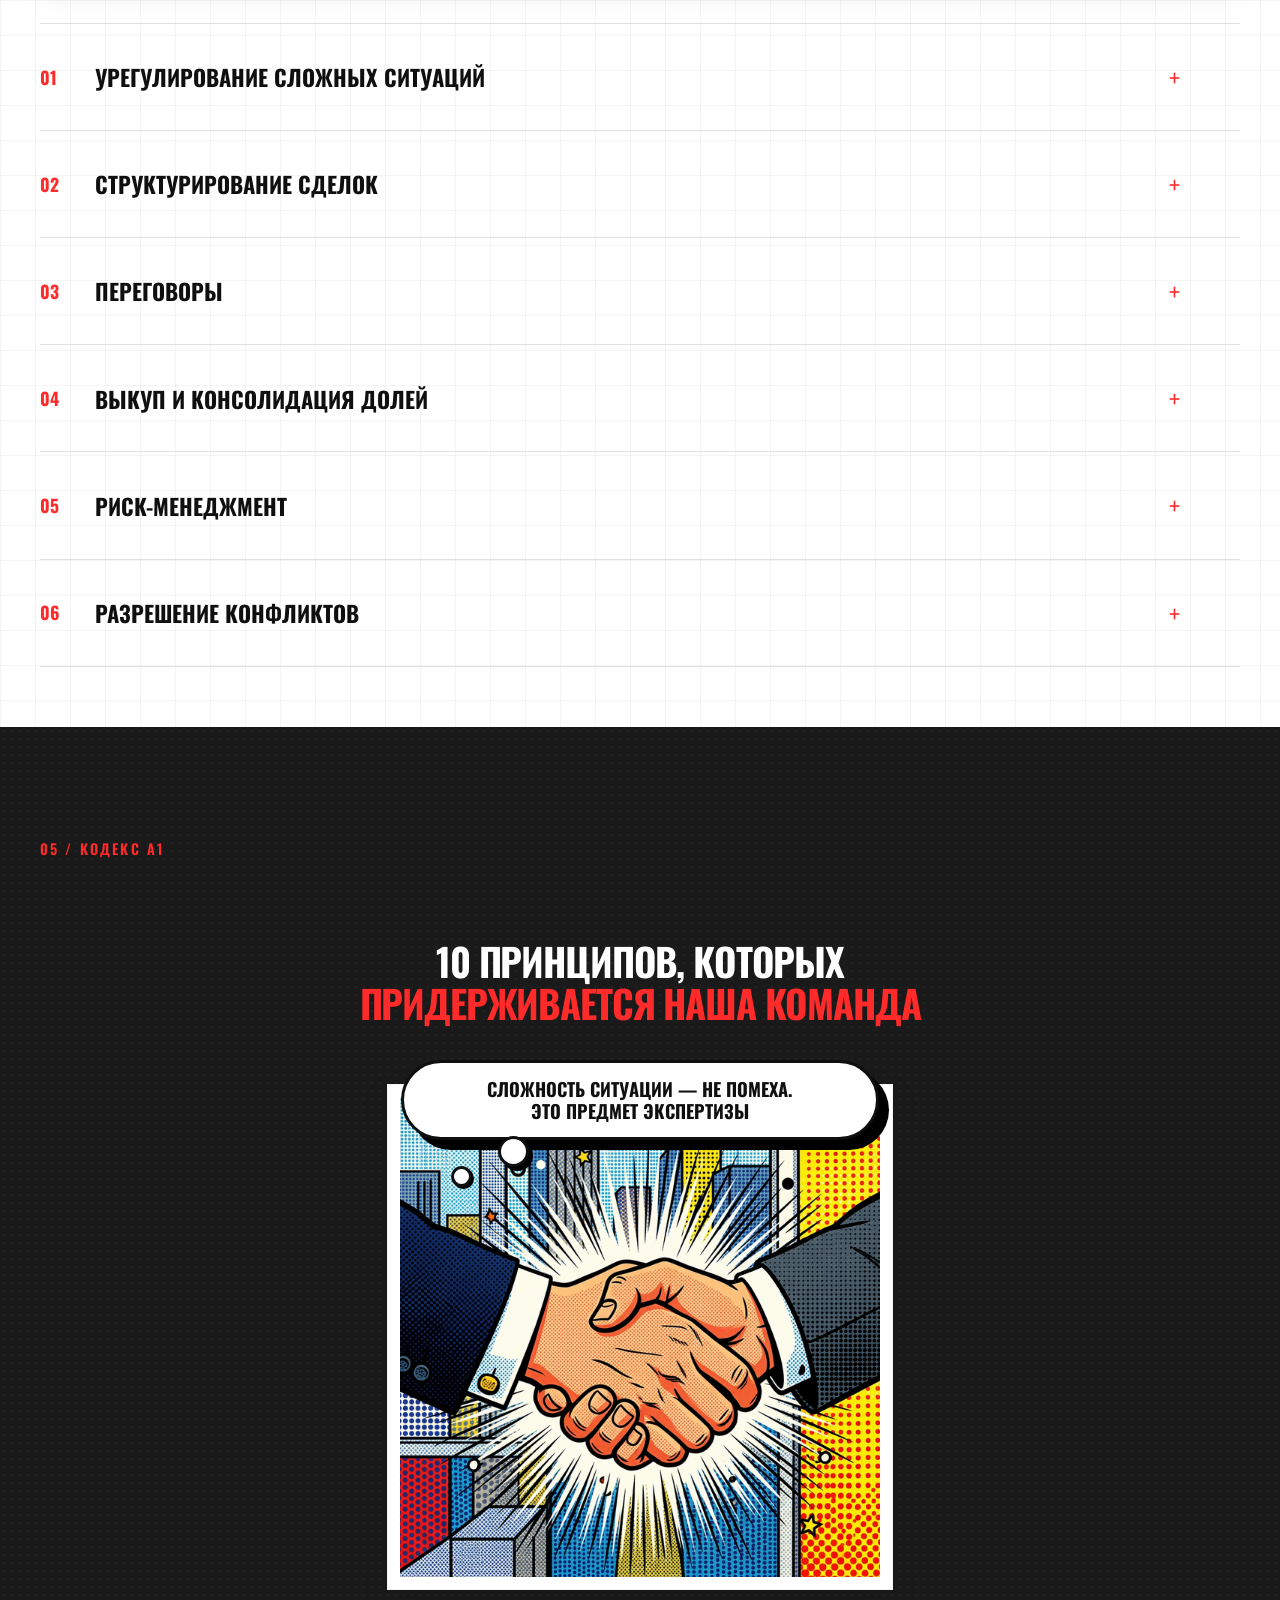
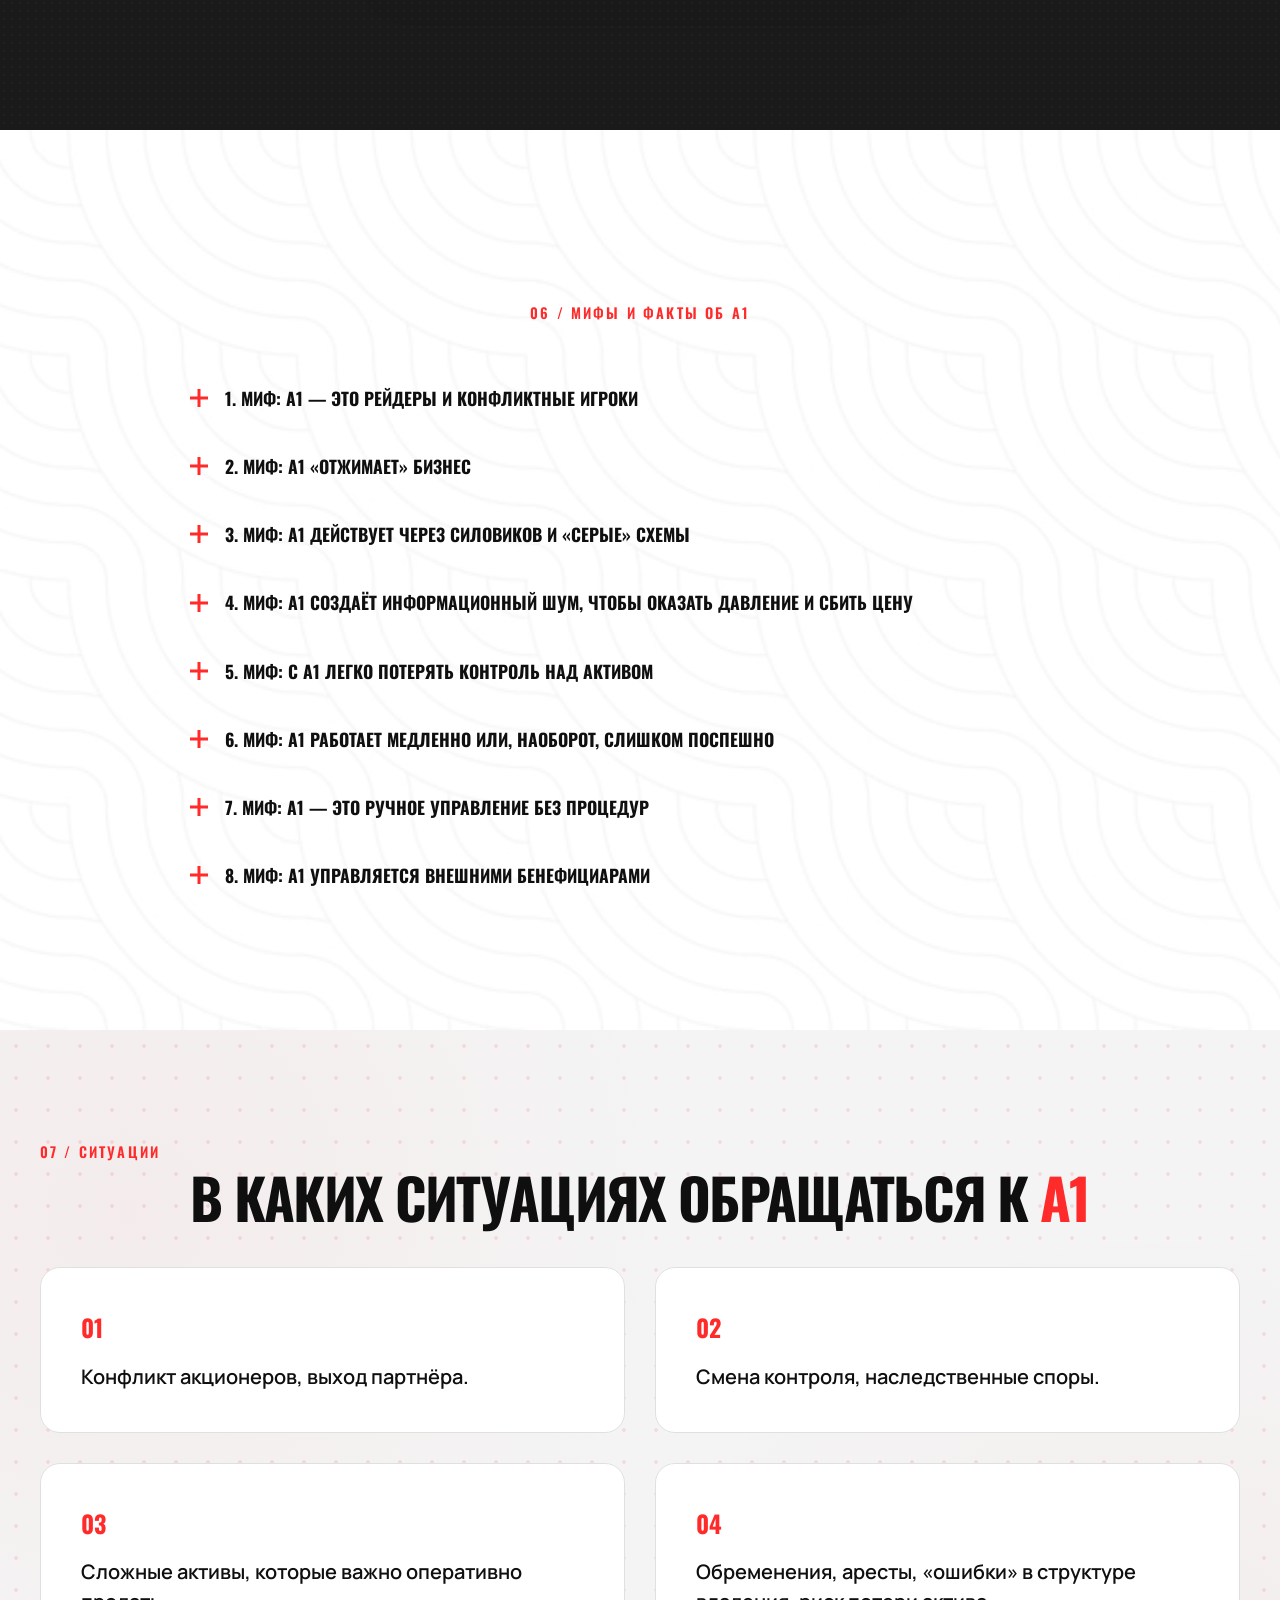
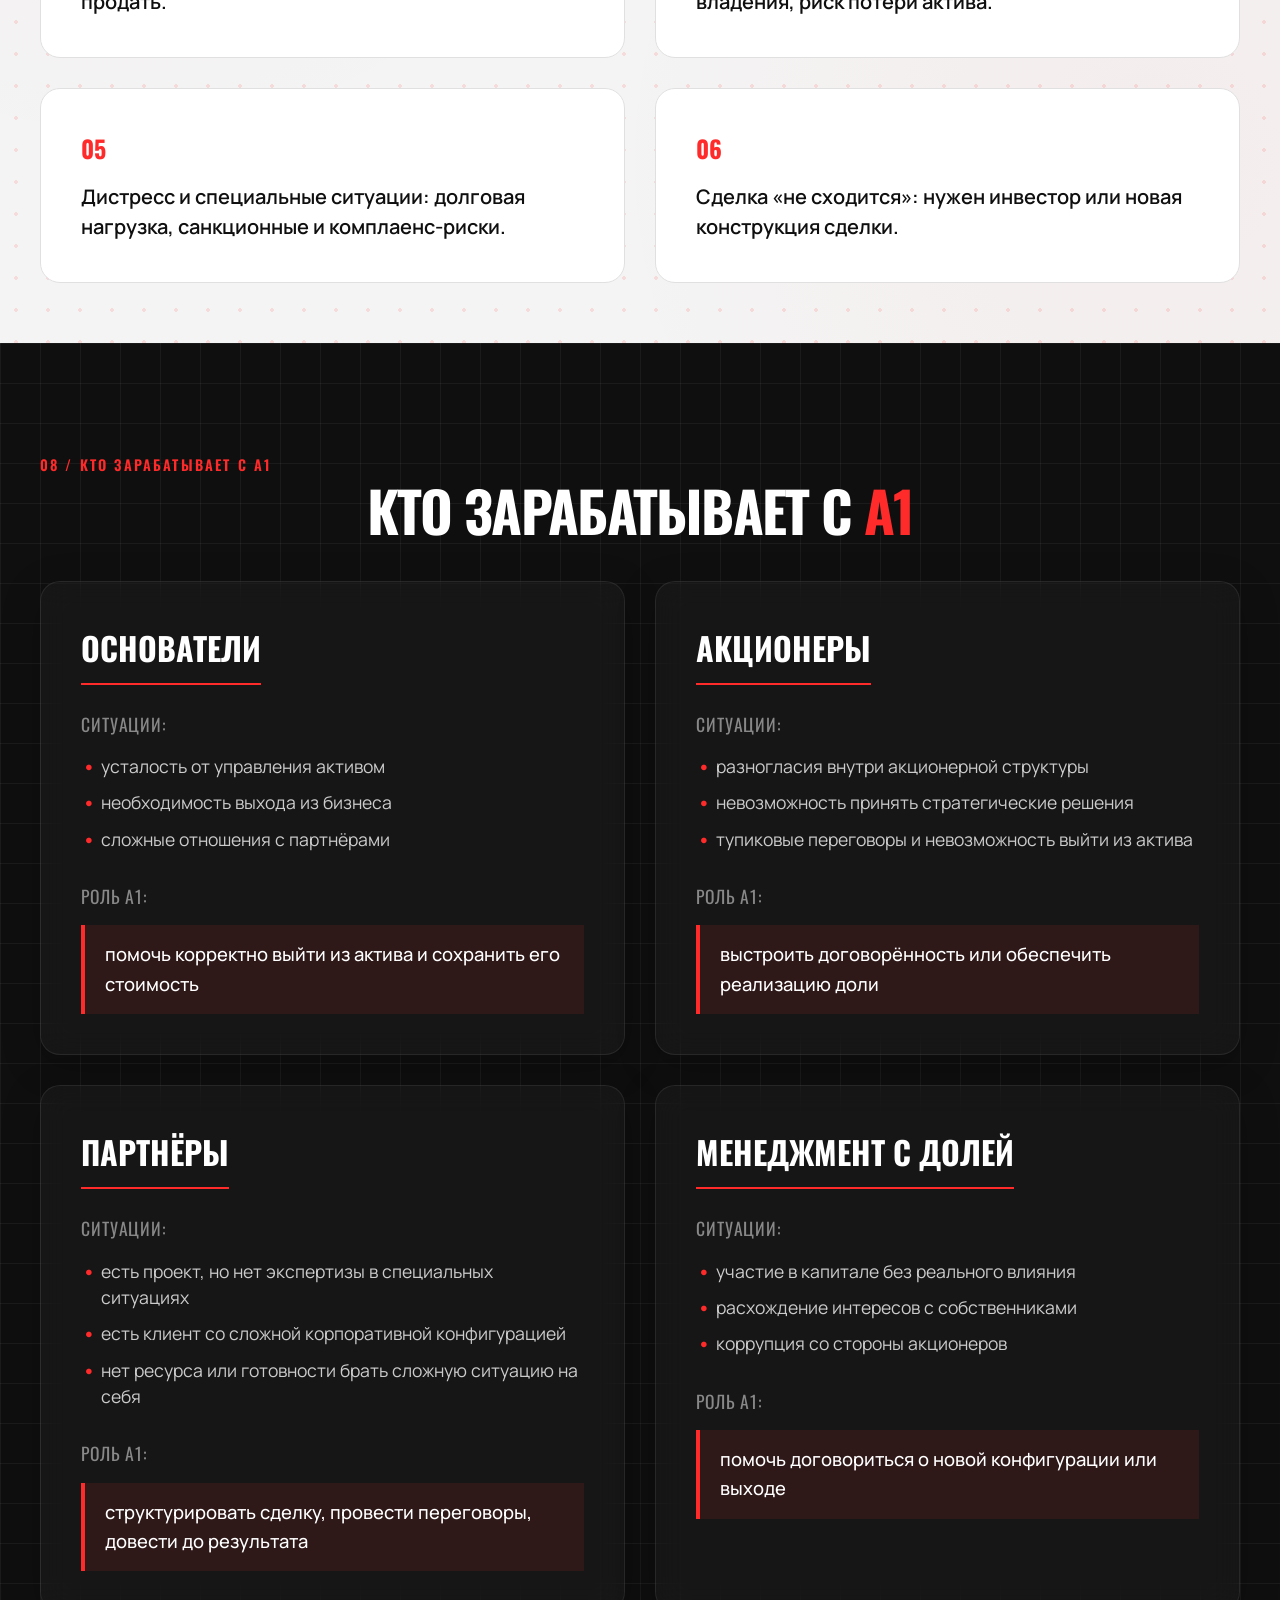
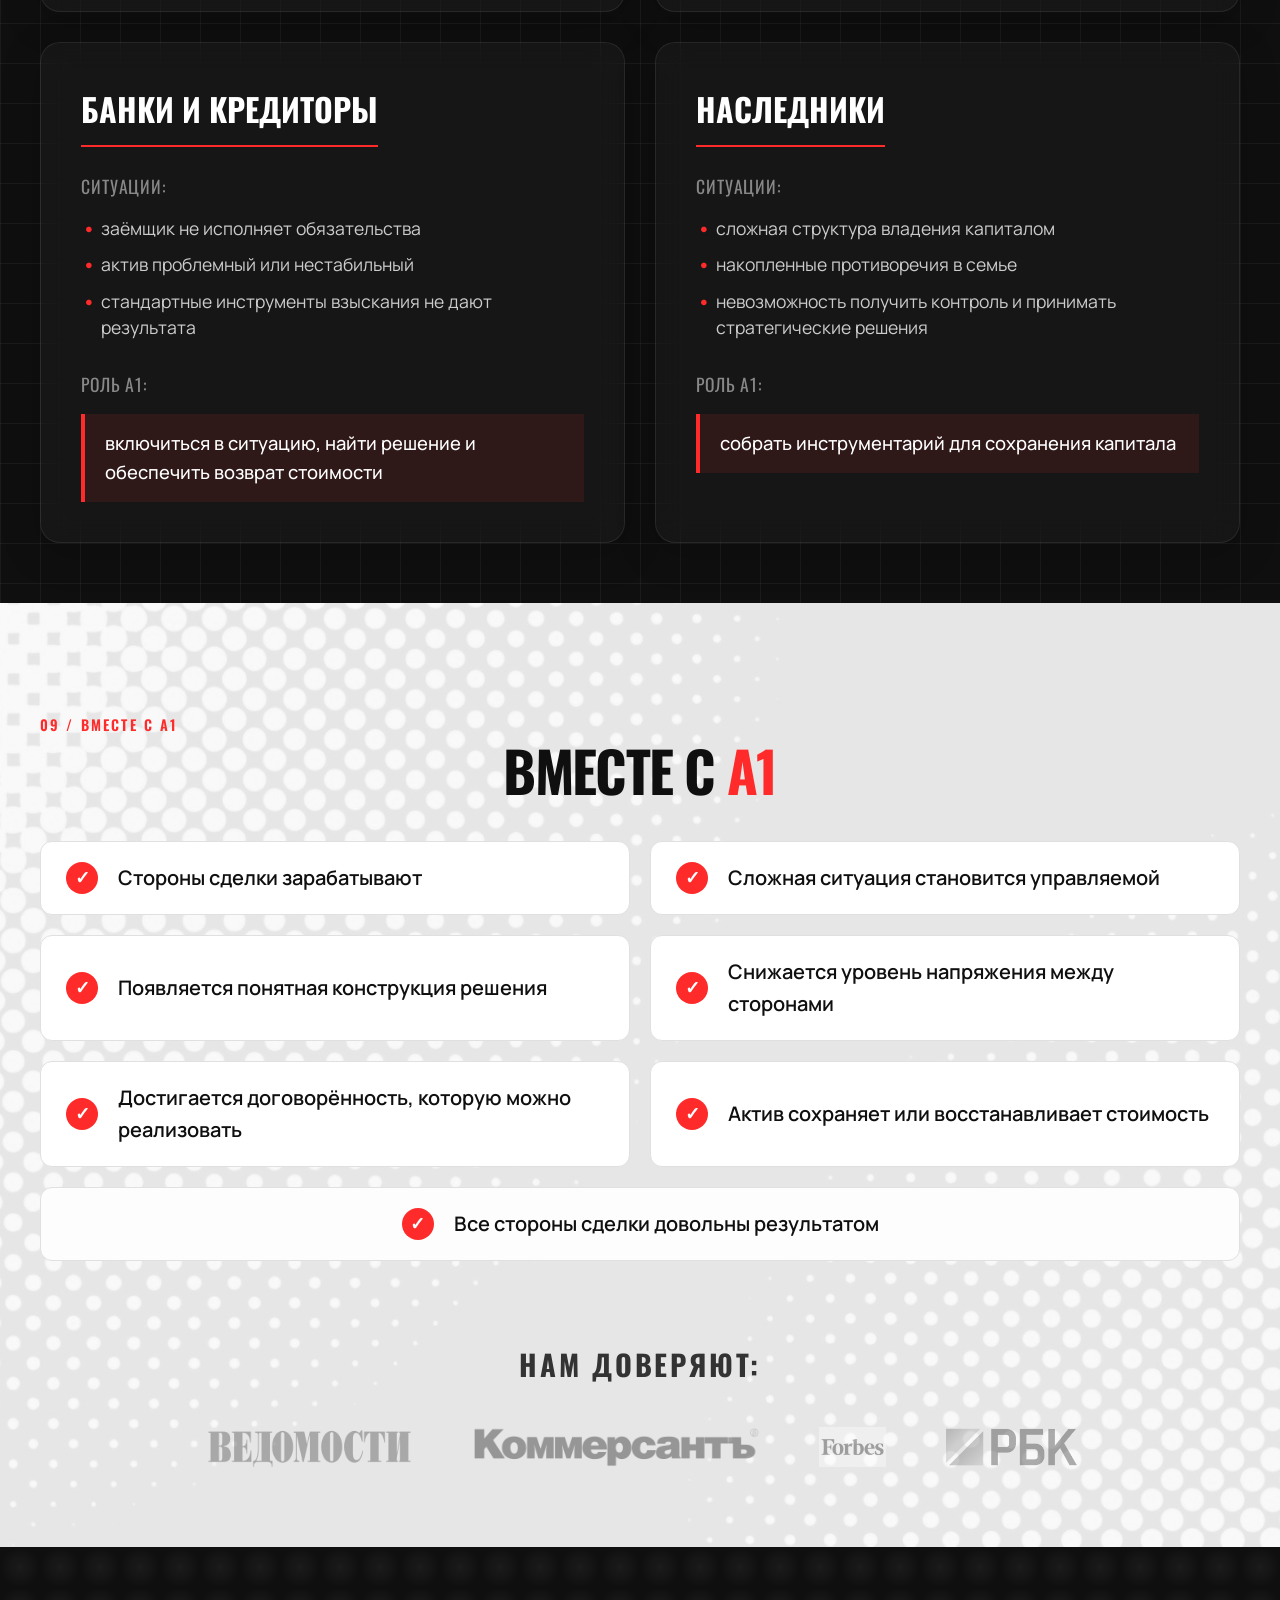
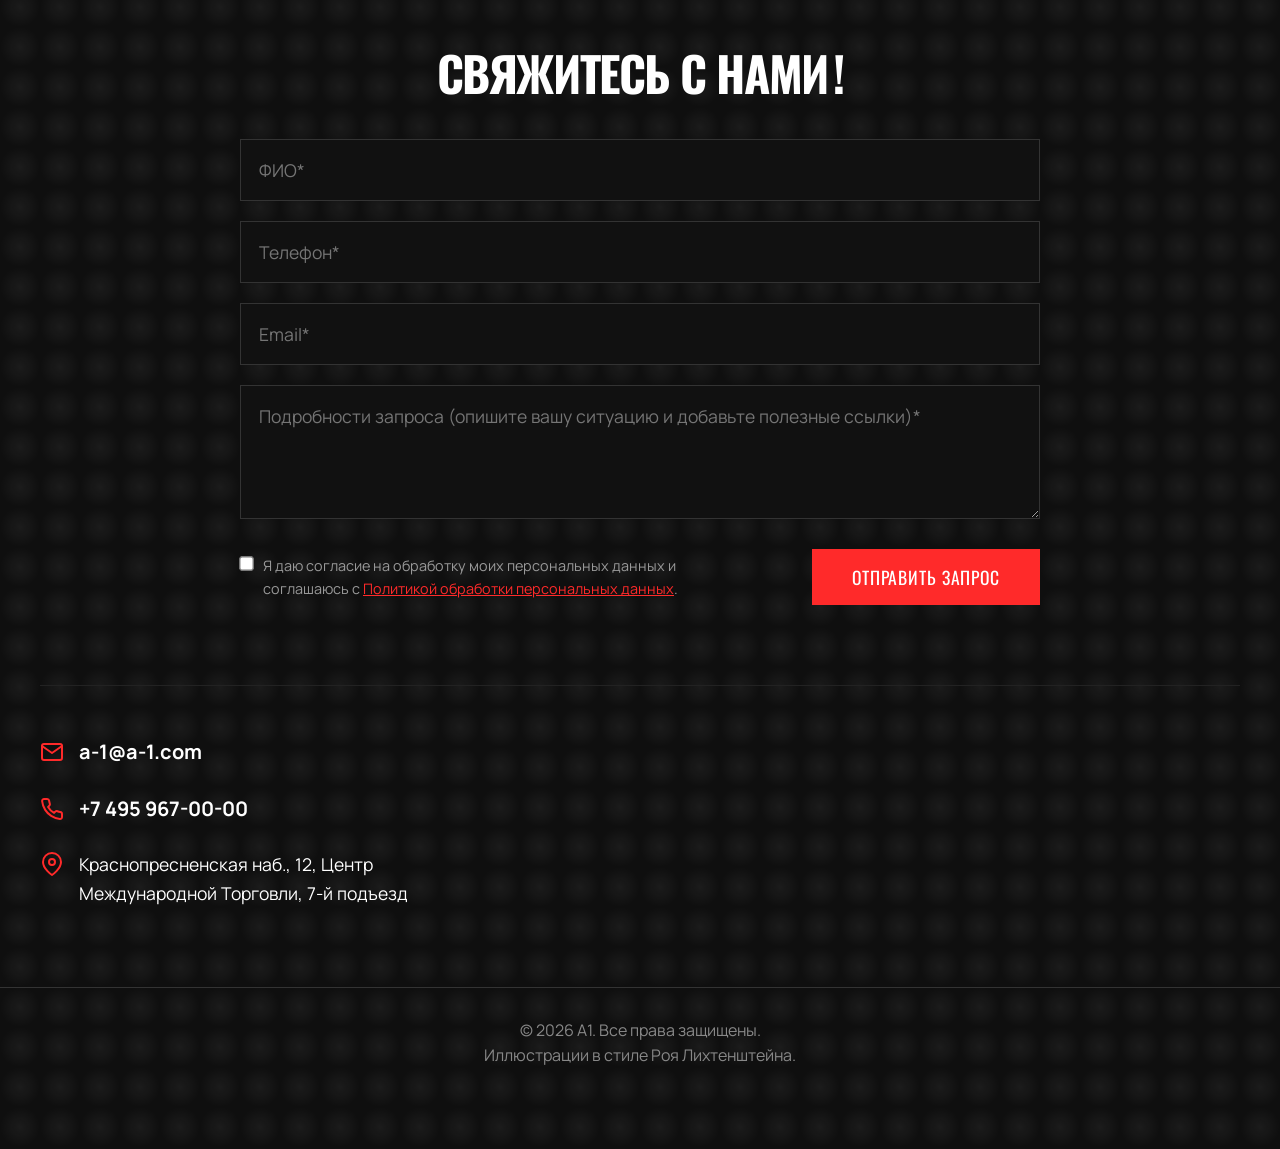
==== commit 4c1ffa6f: "Static text and version bump" ====
--- a/index.html
+++ b/index.html
@@ -17,7 +17,7 @@
     <link href="https://unpkg.com/aos@2.3.1/dist/aos.css" rel="stylesheet">
 
     <!-- Custom Styles -->
-    <link rel="stylesheet" href="style.css?v=11.6">
+    <link rel="stylesheet" href="style.css?v=11.7">
     
     <!-- Favicon -->
     <link rel="icon" href="data:,">
@@ -349,7 +349,7 @@
             
             <div class="code-sidebar">
                 <h2 class="section-title tracking-tight code-main-title" data-aos="fade-up" data-aos-delay="100"
-                    style="width: 100%; text-transform: uppercase; margin-bottom: 20px; font-size: 2.3rem;">10 принципов, которых <br><span class="text-accent">придерживается наша команда</span></h2>
+                    style="width: 100%; text-transform: uppercase; margin-bottom: 0; font-size: 2.3rem;">10 принципов, которых <br><span class="text-accent">придерживается наша команда</span></h2>
                 
                 <div class="code-intro-img">
                     <div class="art-frame" data-aos="fade-up" data-aos-delay="200" style="z-index: 5;">
@@ -365,70 +365,70 @@
 
             <div class="code-text-content">
                 <div class="code-list">
-                    <div class="code-item" data-aos="fade-left" data-aos-delay="50">
+                    <div class="code-item">
                         <span class="code-num">01</span>
                         <div class="code-content">
                             <h4>Закон и прозрачность</h4>
                             <p>Любое решение — в правовом поле и с документарными подтверждениями.</p>
                         </div>
                     </div>
-                    <div class="code-item" data-aos="fade-left" data-aos-delay="100">
+                    <div class="code-item">
                         <span class="code-num">02</span>
                         <div class="code-content">
                             <h4>Уважение к правам сторон</h4>
                             <p>Не применяем и не поддерживаем практики захвата и давления.</p>
                         </div>
                     </div>
-                    <div class="code-item" data-aos="fade-left" data-aos-delay="150">
+                    <div class="code-item">
                         <span class="code-num">03</span>
                         <div class="code-content">
                             <h4>Конфиденциальность</h4>
                             <p>Защищаем информацию сторон; публичные действия — только по согласованным правилам.</p>
                         </div>
                     </div>
-                    <div class="code-item" data-aos="fade-left" data-aos-delay="200">
+                    <div class="code-item">
                         <span class="code-num">04</span>
                         <div class="code-content">
                             <h4>Интерес сделки превыше шумихи</h4>
                             <p>Избегаем медийных игр; выбираем шаги, которые повышают вероятность закрытия.</p>
                         </div>
                     </div>
-                    <div class="code-item" data-aos="fade-left" data-aos-delay="250">
+                    <div class="code-item">
                         <span class="code-num">05</span>
                         <div class="code-content">
                             <h4>Сознательно идём на риск</h4>
                             <p>Участвуем в сложных сделках и ситуациях, с которыми не справятся классические инвесторы.</p>
                         </div>
                     </div>
-                    <div class="code-item" data-aos="fade-left" data-aos-delay="300">
+                    <div class="code-item">
                         <span class="code-num">06</span>
                         <div class="code-content">
                             <h4>Ответственная скорость</h4>
                             <p>Двигаемся быстро, но опираемся на факты, проверки и верифицируемые сроки.</p>
                         </div>
                     </div>
-                    <div class="code-item" data-aos="fade-left" data-aos-delay="350">
+                    <div class="code-item">
                         <span class="code-num">07</span>
                         <div class="code-content">
                             <h4>Инвестируем собственные средства</h4>
                             <p>Входим капиталом и приобретаем активы, чтобы сохранить и приумножить их стоимость.</p>
                         </div>
                     </div>
-                    <div class="code-item" data-aos="fade-left" data-aos-delay="400">
+                    <div class="code-item">
                         <span class="code-num">08</span>
                         <div class="code-content">
                             <h4>Переговоры прежде всего</h4>
                             <p>Приоритет — переговорные решения, медиация и судебные механизмы, а не эскалация конфликта.</p>
                         </div>
                     </div>
-                    <div class="code-item" data-aos="fade-left" data-aos-delay="450">
+                    <div class="code-item">
                         <span class="code-num">09</span>
                         <div class="code-content">
                             <h4>Совпадение интересов</h4>
                             <p>Конструируем соглашения так, чтобы исполнение было выгодно всем участникам.</p>
                         </div>
                     </div>
-                    <div class="code-item" data-aos="fade-left" data-aos-delay="500">
+                    <div class="code-item">
                         <span class="code-num">10</span>
                         <div class="code-content">
                             <h4>Публичная ответственность</h4>
@@ -669,7 +669,7 @@
     </section>
 
     <!-- Footer -->
-    <footer id="contact" class="site-footer bg-black" style="padding: 100px 0;">
+    <footer id="contact" class="site-footer bg-black" style="padding: 100px 0 80px 0;">
         <div class="container">
             <!-- Top Part: Form -->
             <div data-aos="fade-up" style="max-width: 800px; margin: 0 auto 80px auto;">
--- a/style.css
+++ b/style.css
@@ -99,7 +99,7 @@
 /* Backgrounds & Unique Pop-Art Patterns */
 .hero {
     position: relative;
-    overflow: hidden;
+    overflow: visible;
     background-color: var(--color-white);
     min-height: 100vh;
     min-height: 100dvh;
@@ -421,14 +421,14 @@
 /* 02 Director & Myths Sections - Blue Rays Pattern */
 .director-section {
     position: relative;
-    overflow: hidden;
+    overflow: visible;
     background-color: var(--color-white) !important;
     z-index: 20 !important;
 }
 
 .myths-section {
     position: relative;
-    overflow: hidden;
+    overflow: visible;
     background-color: var(--color-white) !important;
     z-index: 20 !important;
 }
@@ -718,13 +718,13 @@
 }
 
 .hero {
-    height: 100vh;
+    min-height: 100vh;
     display: flex;
     align-items: center;
     background: var(--color-white);
     position: relative;
-    overflow: hidden;
-    padding: 80px 0 60px 0 !important; /* Keep hero specific paddings */
+    overflow: visible;
+    padding: 100px 0 60px 0 !important; /* Slightly more top padding for safety */
 }
 
 .strict-section>.container {
@@ -1132,7 +1132,8 @@
     min-height: 100vh !important;
     height: auto !important;
     display: flex !important;
-    align-items: flex-start !important;
+    flex-direction: column !important;
+    justify-content: center !important; /* Center the layout grid */
     overflow: visible !important;
     position: relative;
 }
@@ -1142,8 +1143,8 @@
     grid-template-columns: 1fr 1.5fr;
     gap: 0 80px;
     width: 100%;
-    height: 100%;
-    align-items: stretch;
+    height: auto; /* Size to content height */
+    align-items: stretch; /* Columns match each other's height */
 }
 
 .code-layout .section-label {
@@ -1156,8 +1157,8 @@
     flex-direction: column;
     gap: 20px;
     text-align: center;
-    justify-content: center;
-    height: 100%;
+    align-items: center; /* Center title and image horizontally */
+    height: auto;
 }
 
 .code-main-title {
@@ -1168,20 +1169,22 @@
 }
 
 .code-intro-img {
-    margin-bottom: 40px;
+    margin-bottom: 0;
 }
 
 .code-text-content {
     display: flex;
     flex-direction: column;
     overflow: hidden;
-    /* Removed mask that caused 'cut off' feeling */
+    height: 0; /* Prevents the list from expanding the grid row */
+    min-height: 100%; /* Matches the sidebar height */
+    position: relative;
 }
 
 .code-list {
     display: flex;
     flex-direction: column;
-    padding-bottom: 20px; /* Minimal air at the very bottom */
+    padding-bottom: 0;
     padding-right: 20px;
 }
 
@@ -1203,8 +1206,16 @@
     display: flex;
     gap: 30px;
     padding: 20px 0;
-    /* Balanced padding */
     border-bottom: 1px solid #333333;
+}
+
+.code-item:first-child {
+    padding-top: 0;
+}
+
+.code-item:last-child {
+    padding-bottom: 0;
+    border-bottom: none;
 }
 
 .code-num {
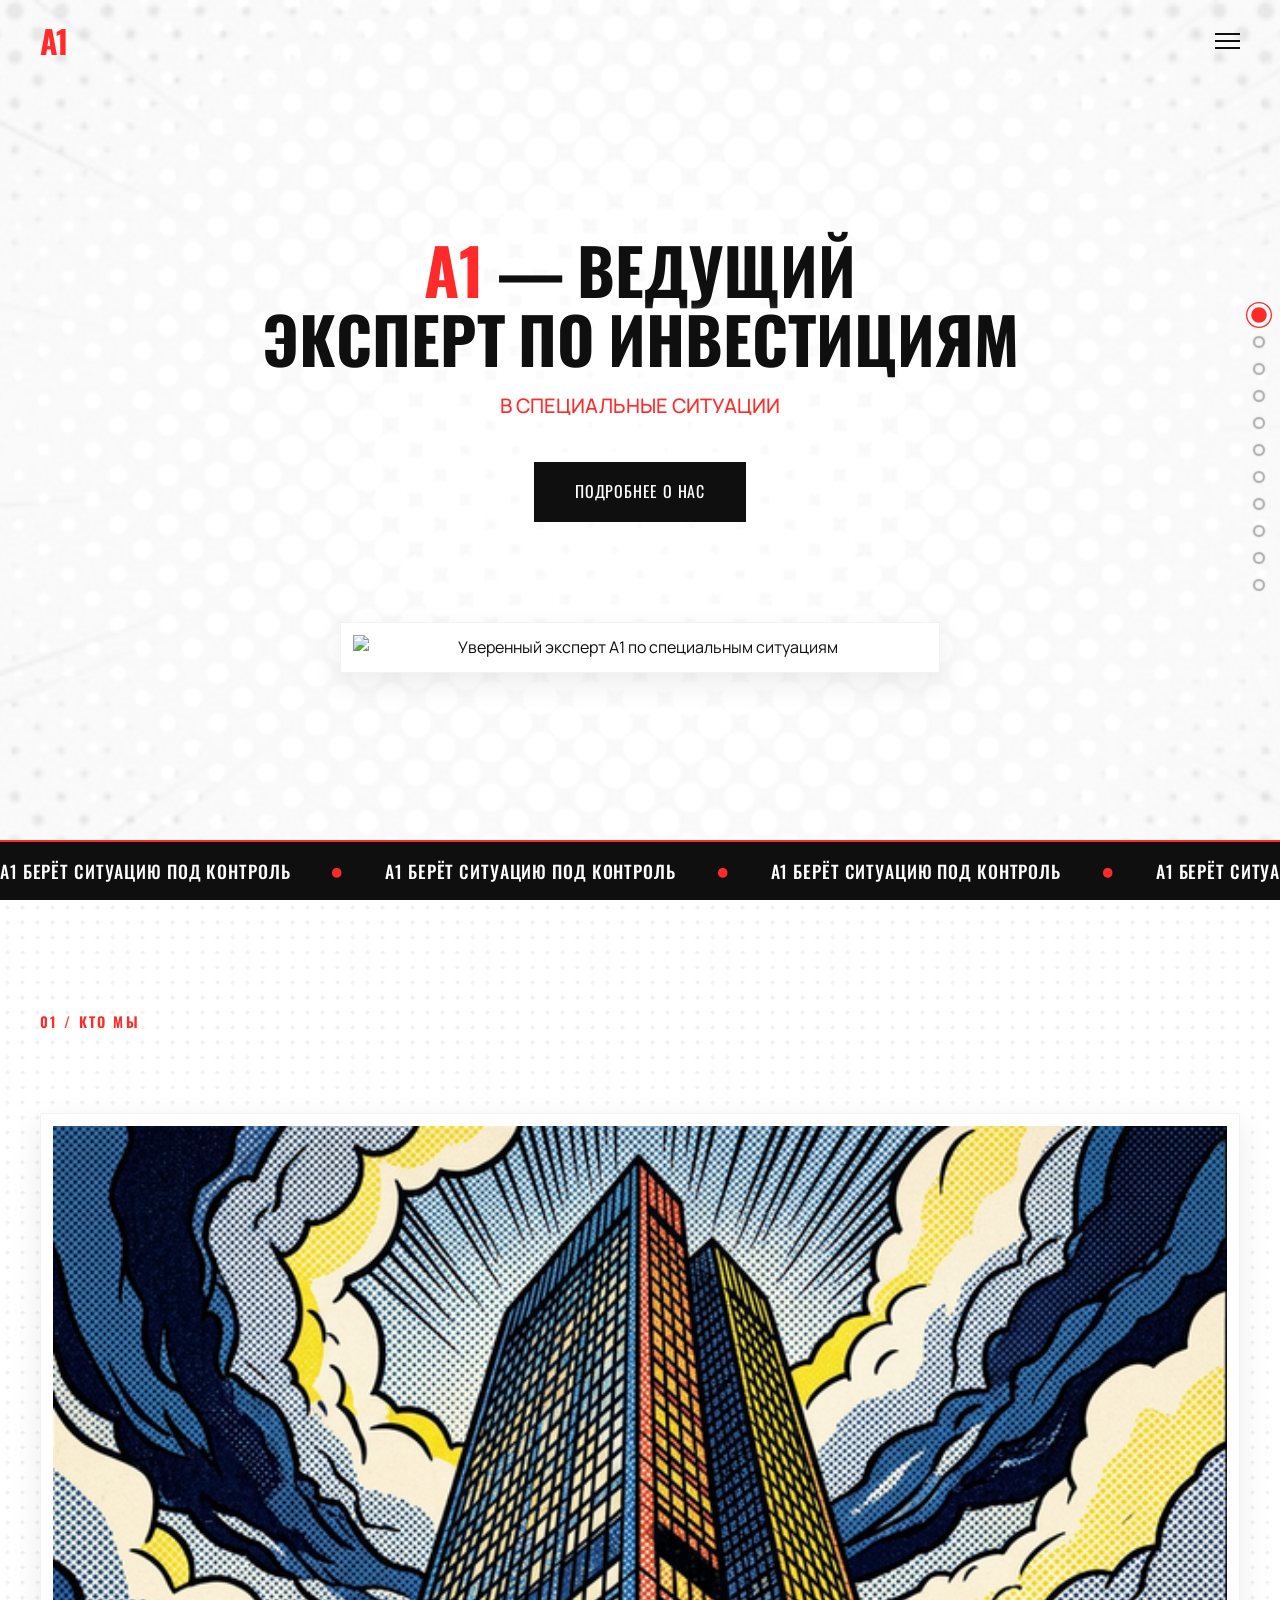
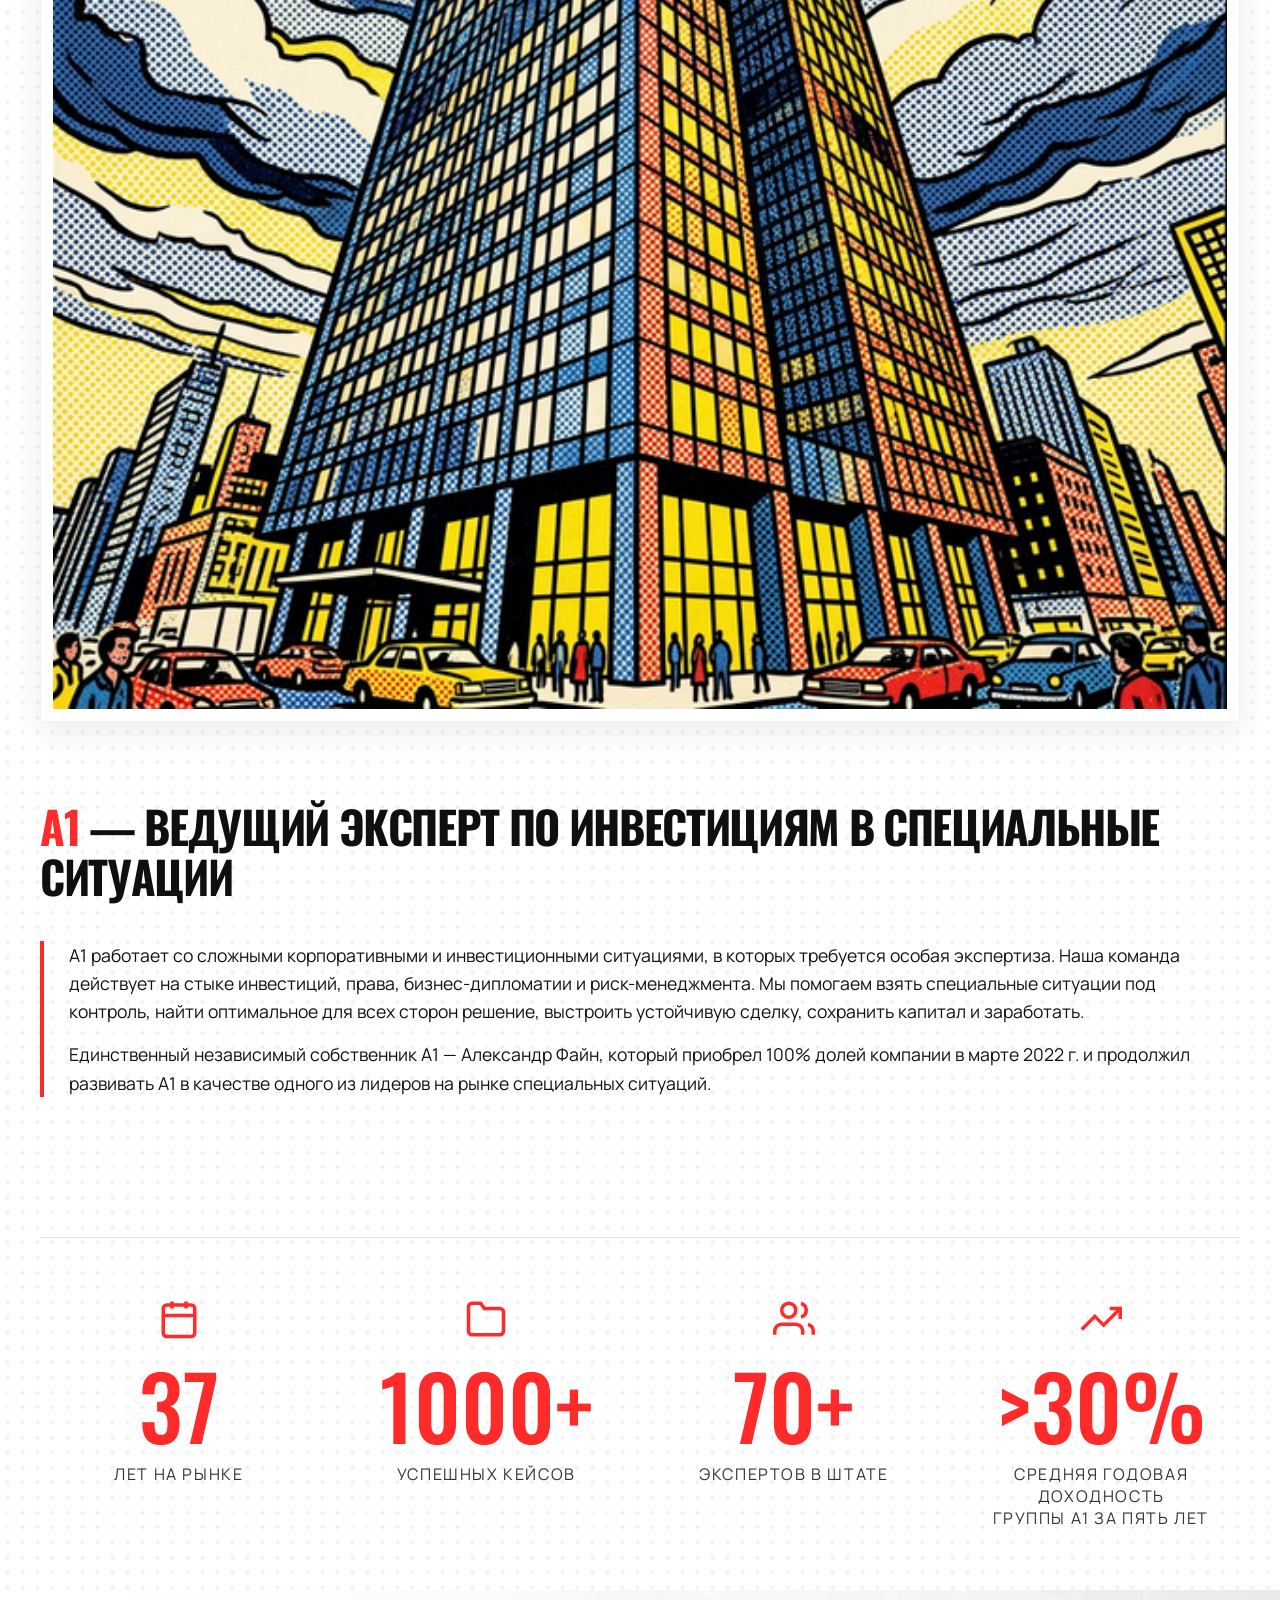
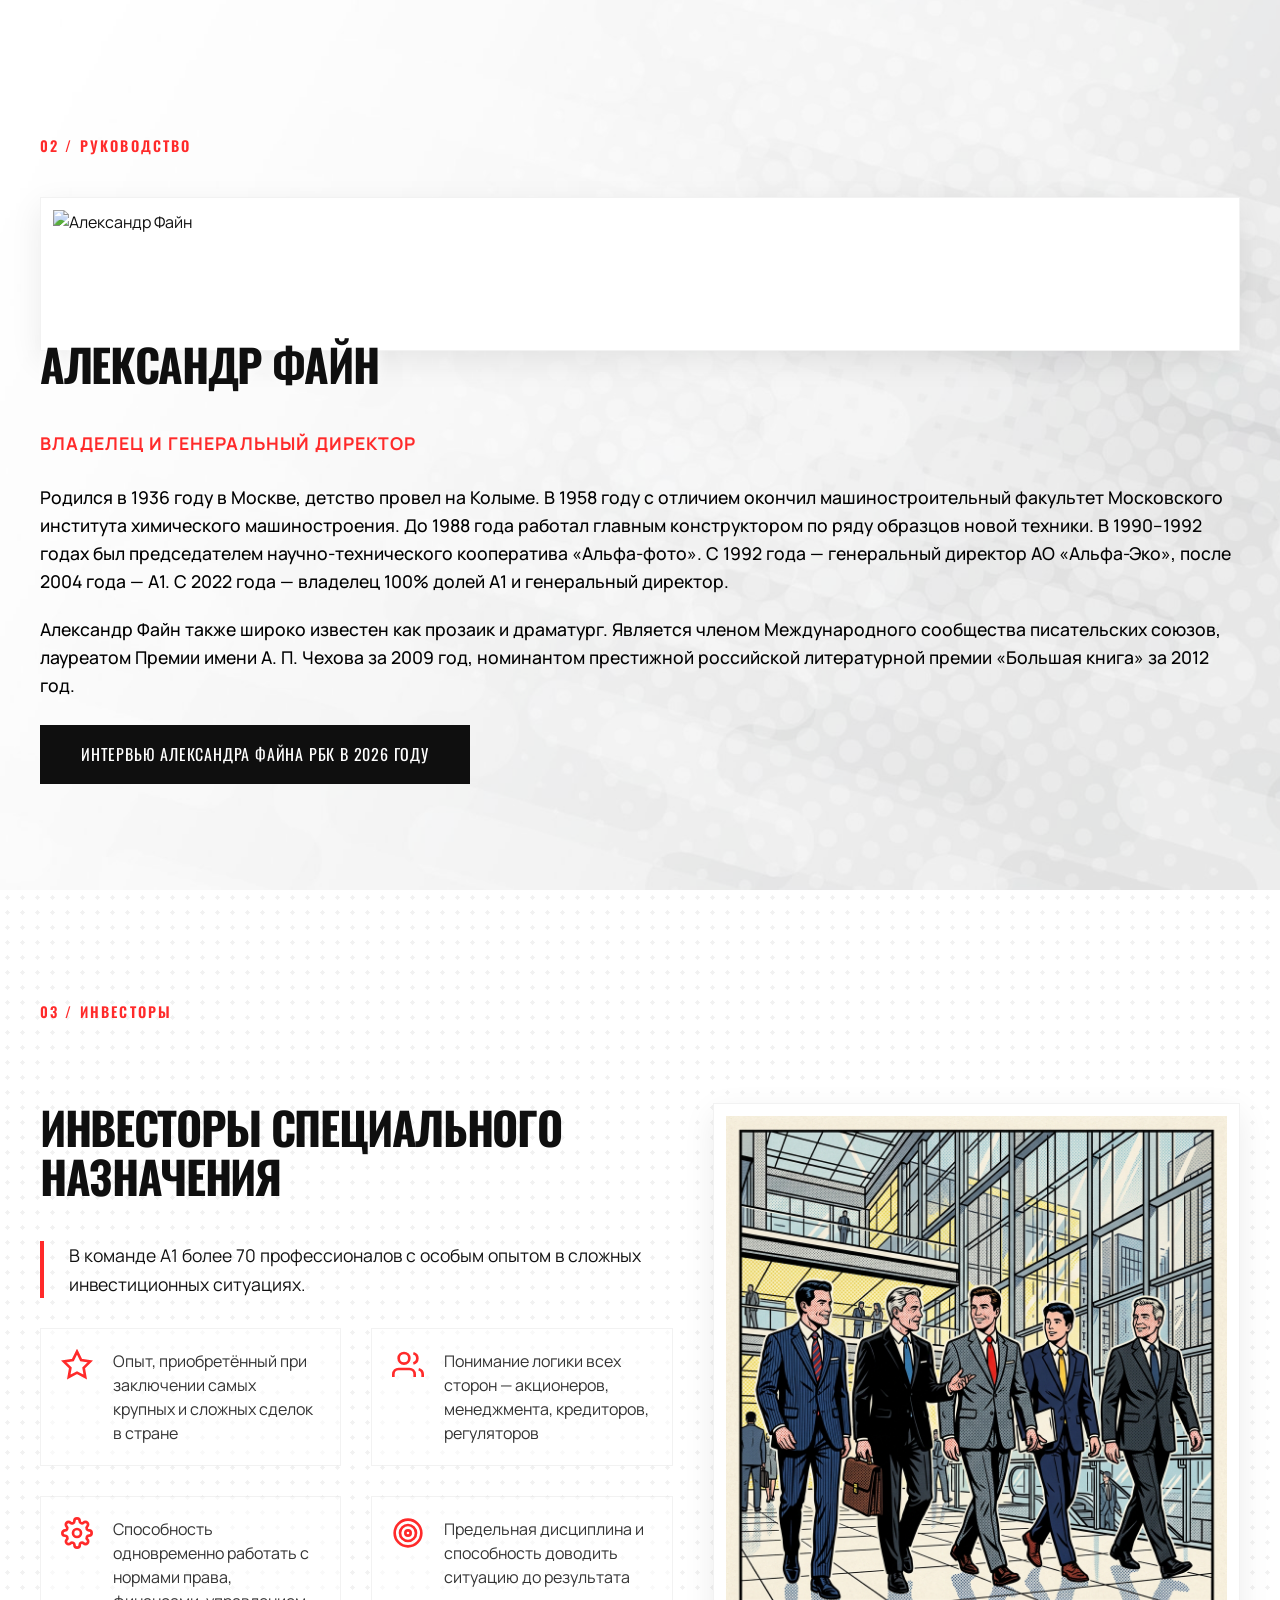
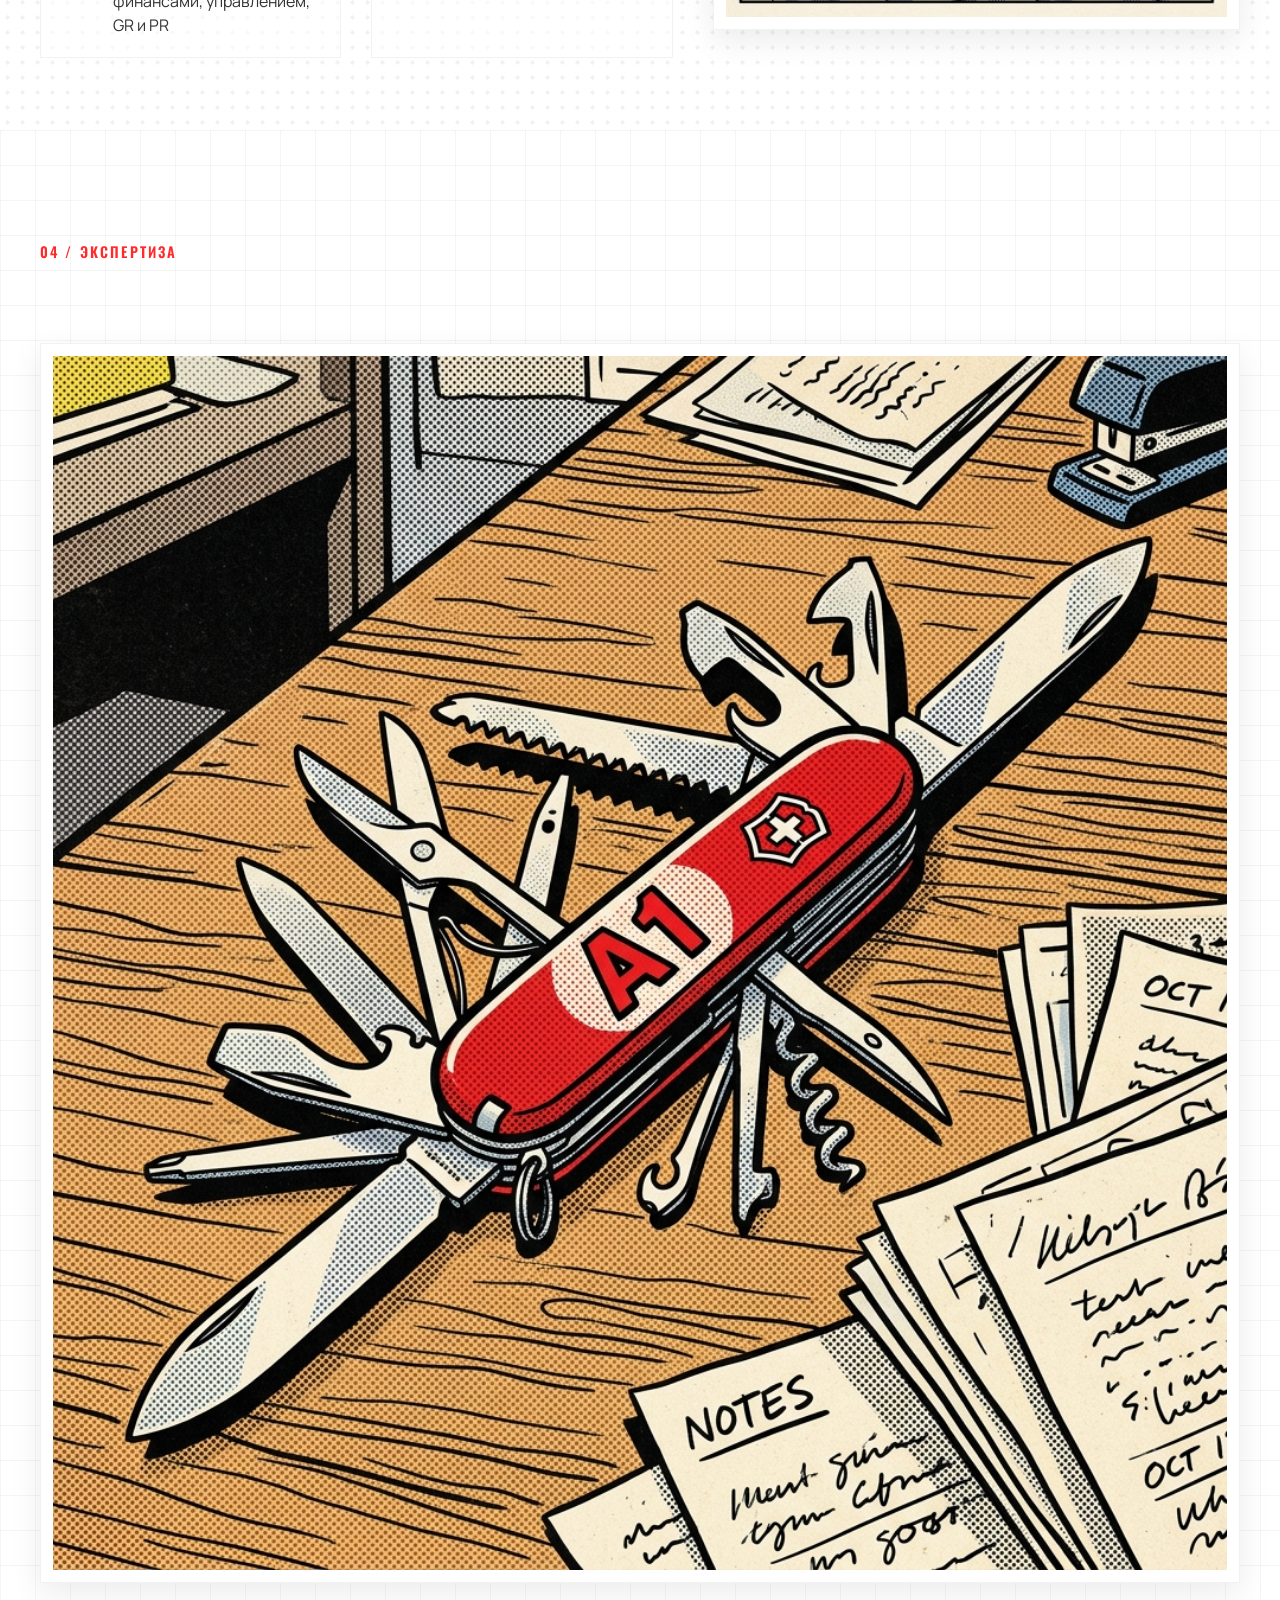
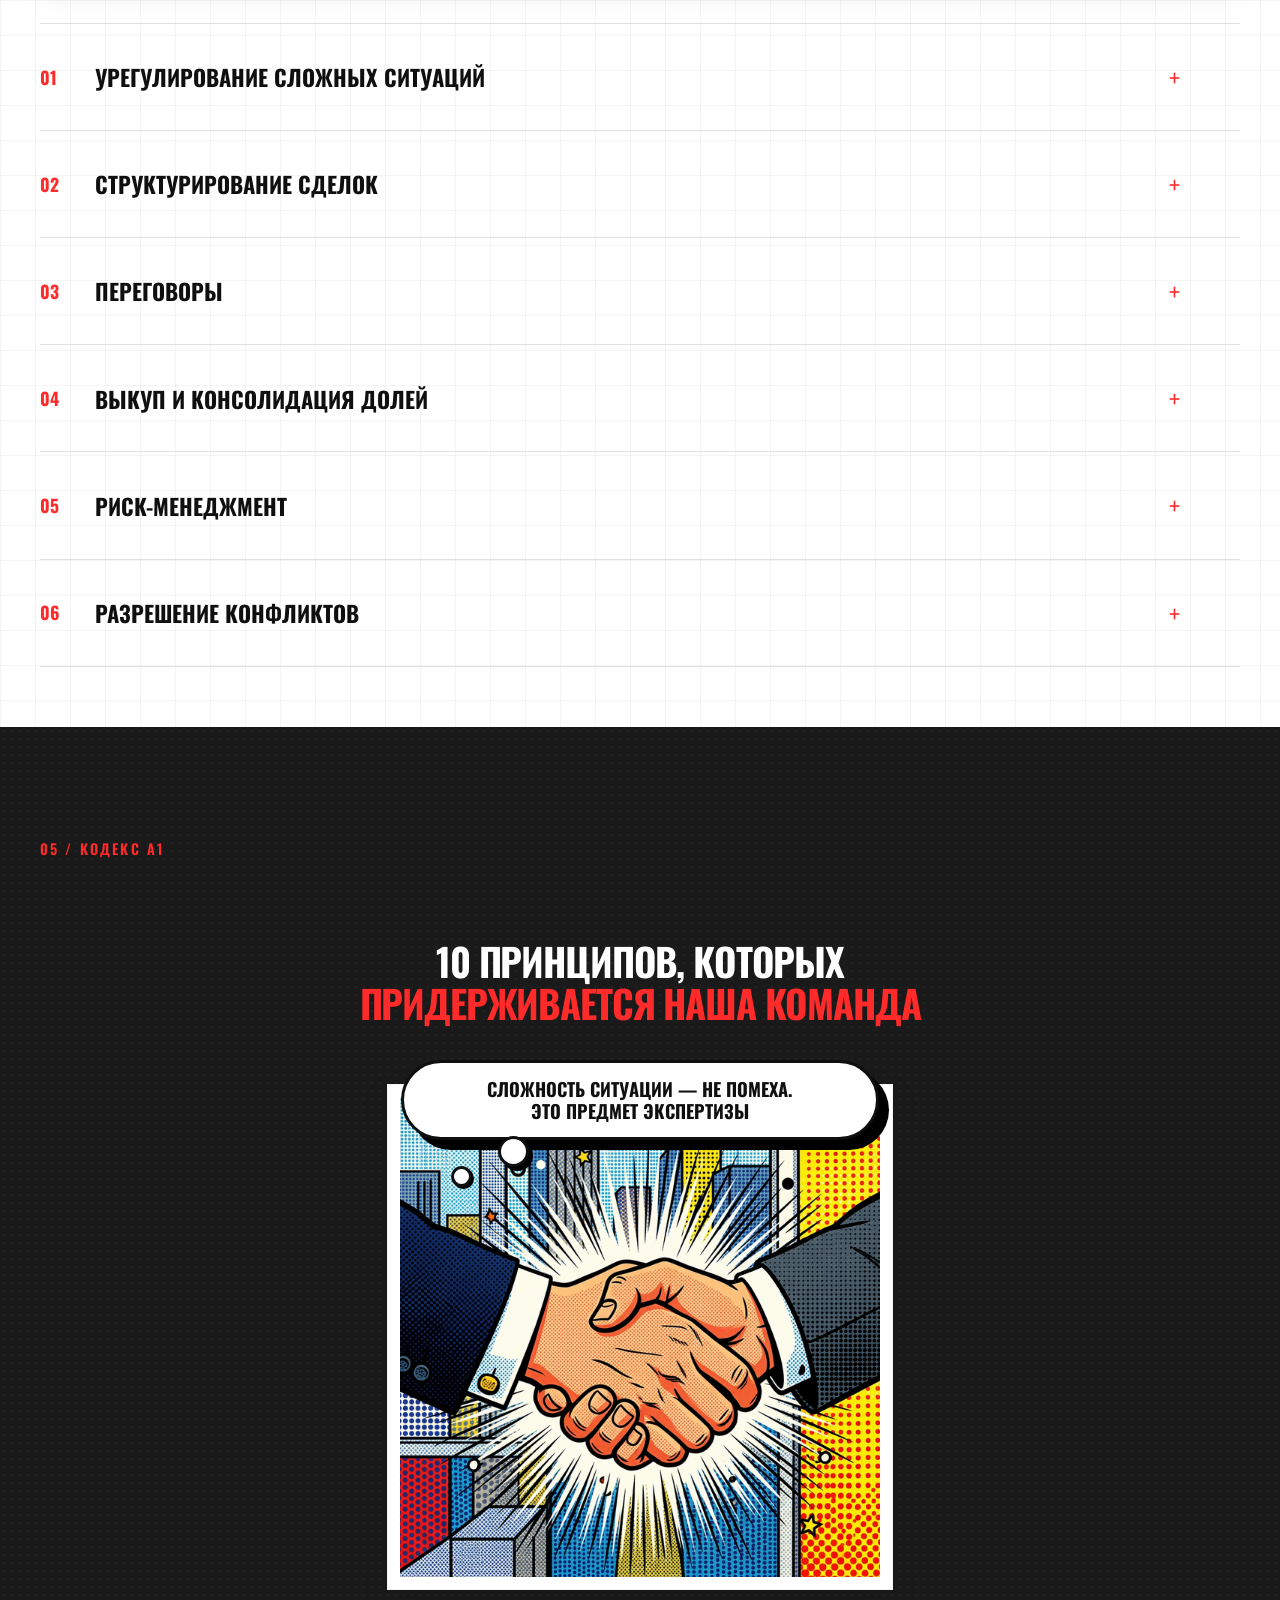
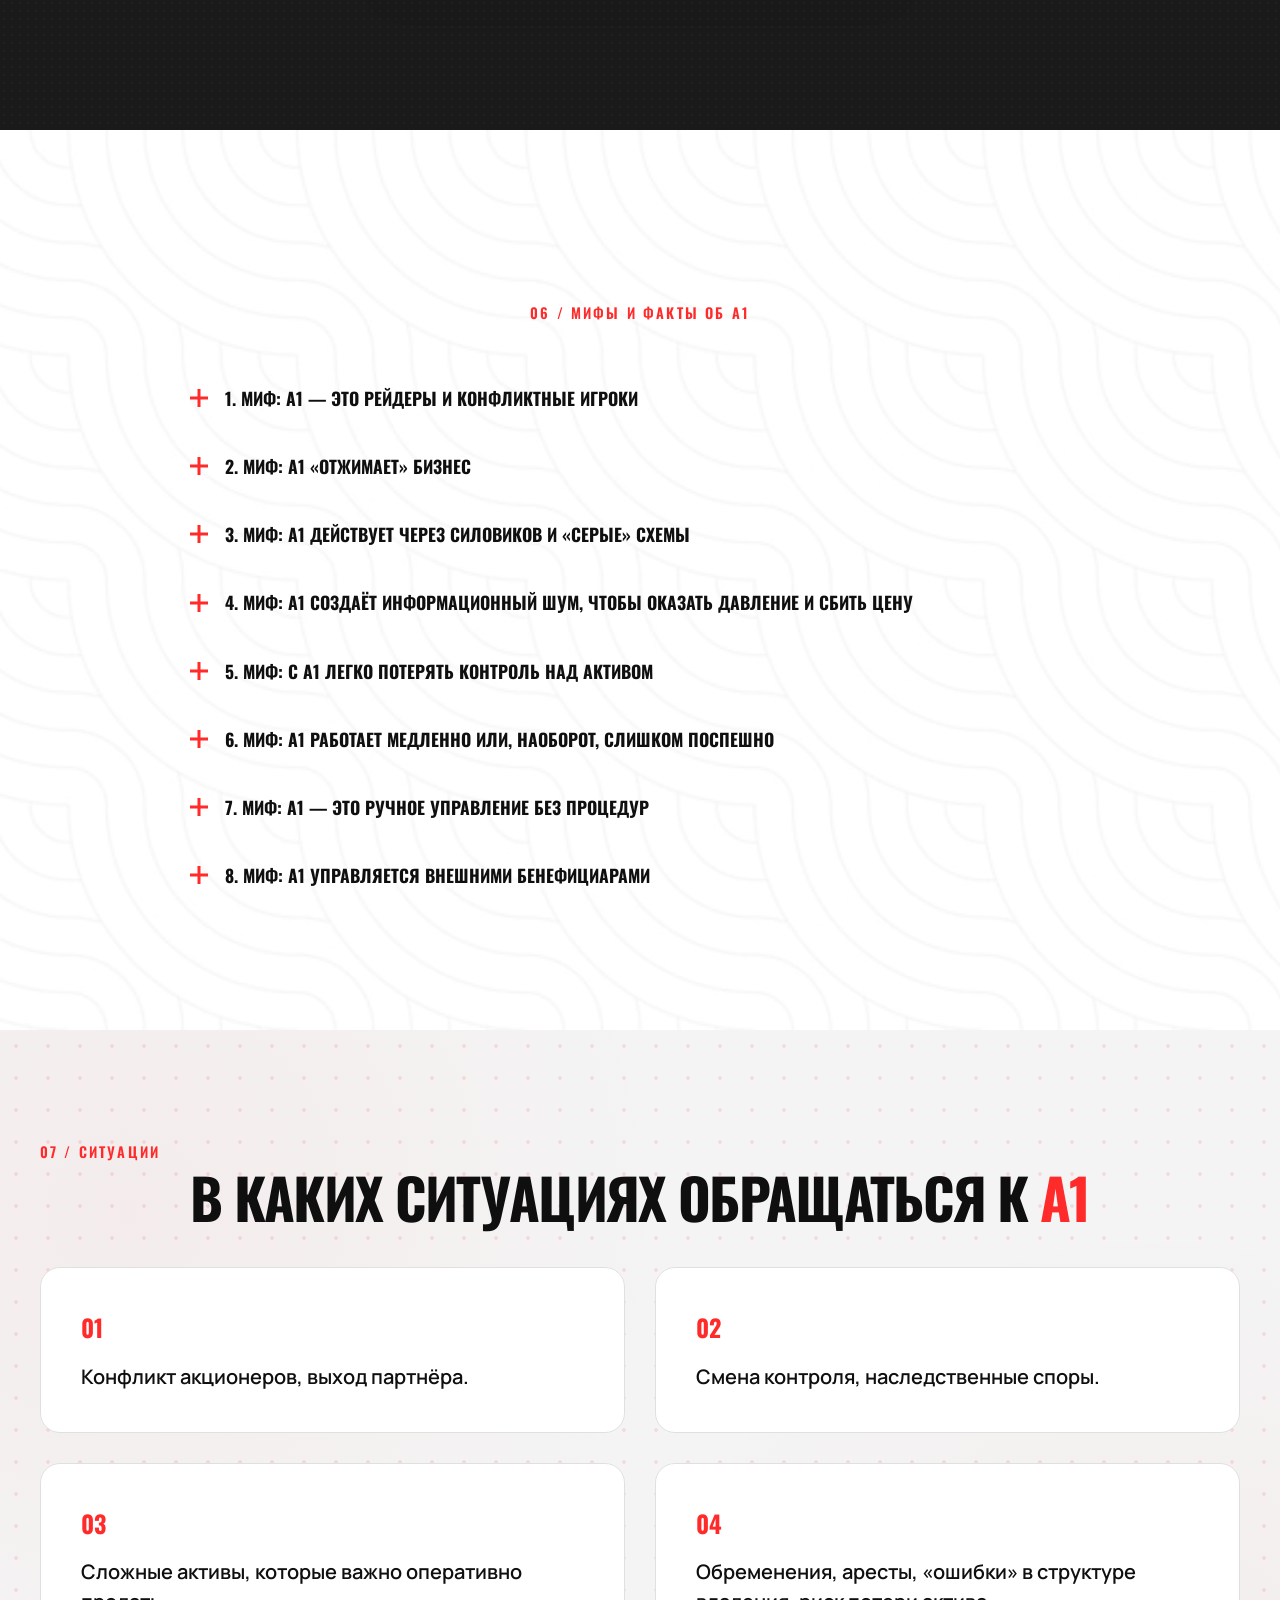
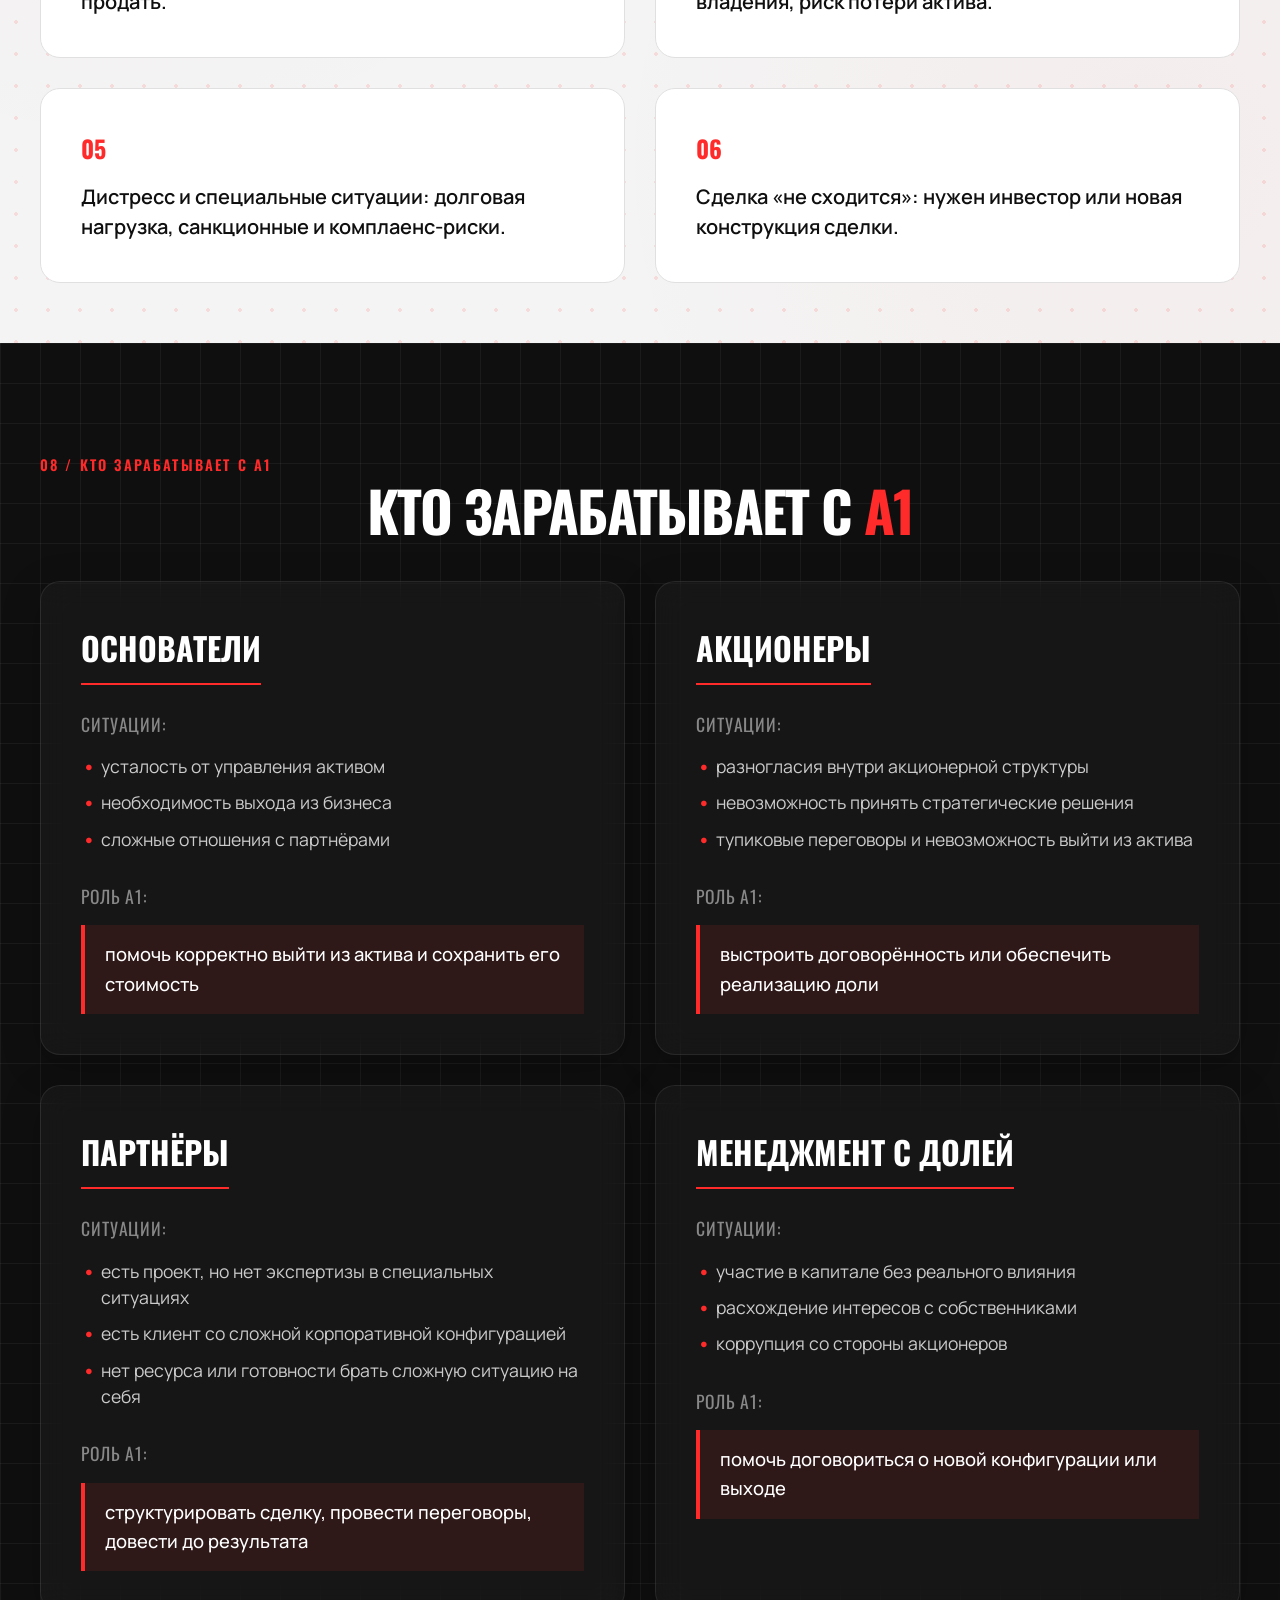
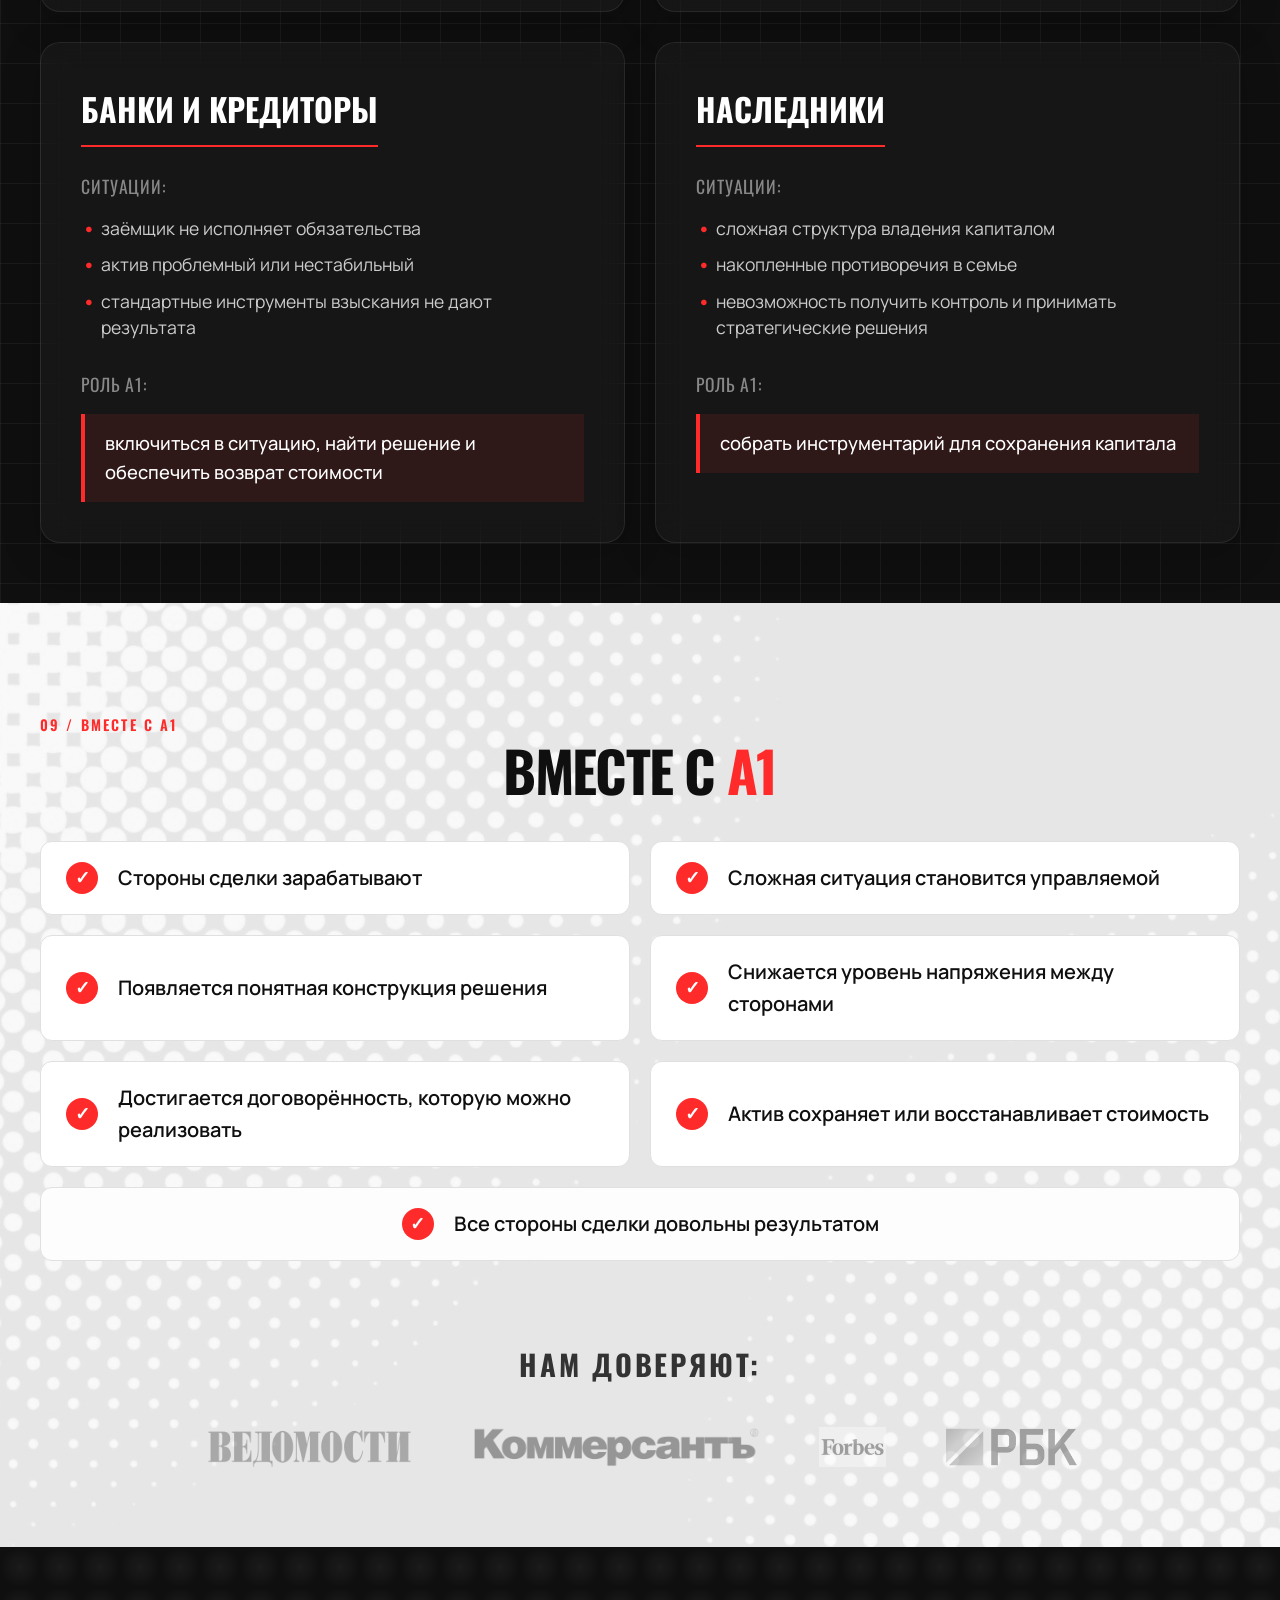
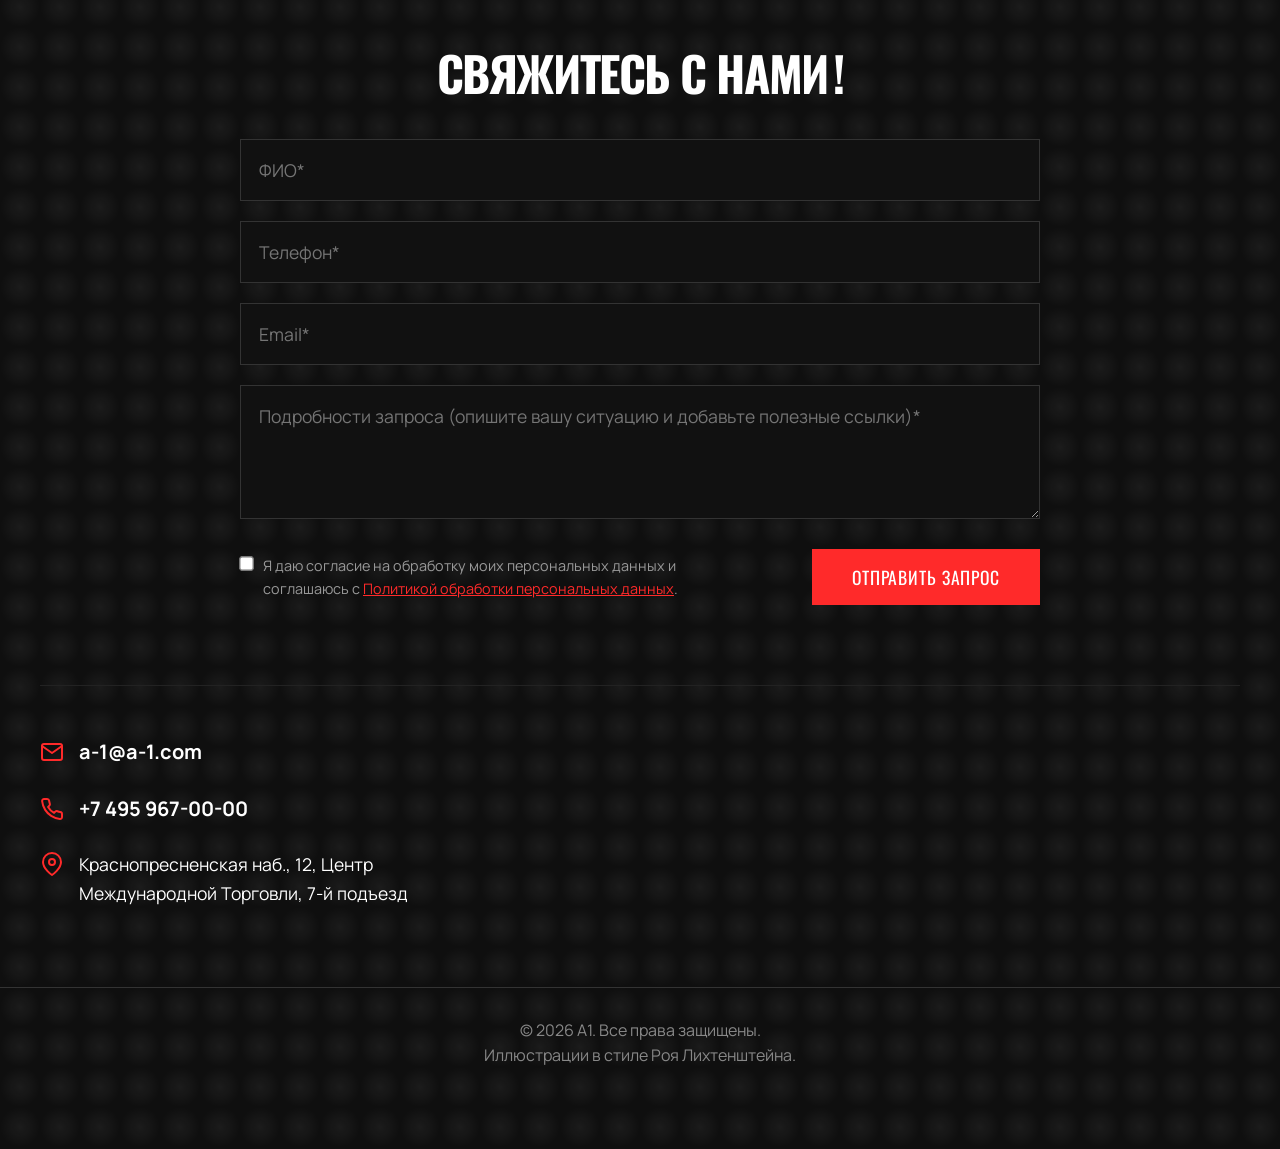
==== commit c31bd02f: "Fix missing title" ====
--- a/index.html
+++ b/index.html
@@ -17,7 +17,7 @@
     <link href="https://unpkg.com/aos@2.3.1/dist/aos.css" rel="stylesheet">
 
     <!-- Custom Styles -->
-    <link rel="stylesheet" href="style.css?v=11.7">
+    <link rel="stylesheet" href="style.css?v=11.8">
     
     <!-- Favicon -->
     <link rel="icon" href="data:,">
--- a/style.css
+++ b/style.css
@@ -864,8 +864,8 @@
 .title-word,
 .char,
 .hero-btn {
-    visibility: hidden;
-    opacity: 0;
+    visibility: visible;
+    opacity: 1;
 }
 
 .title-word {
